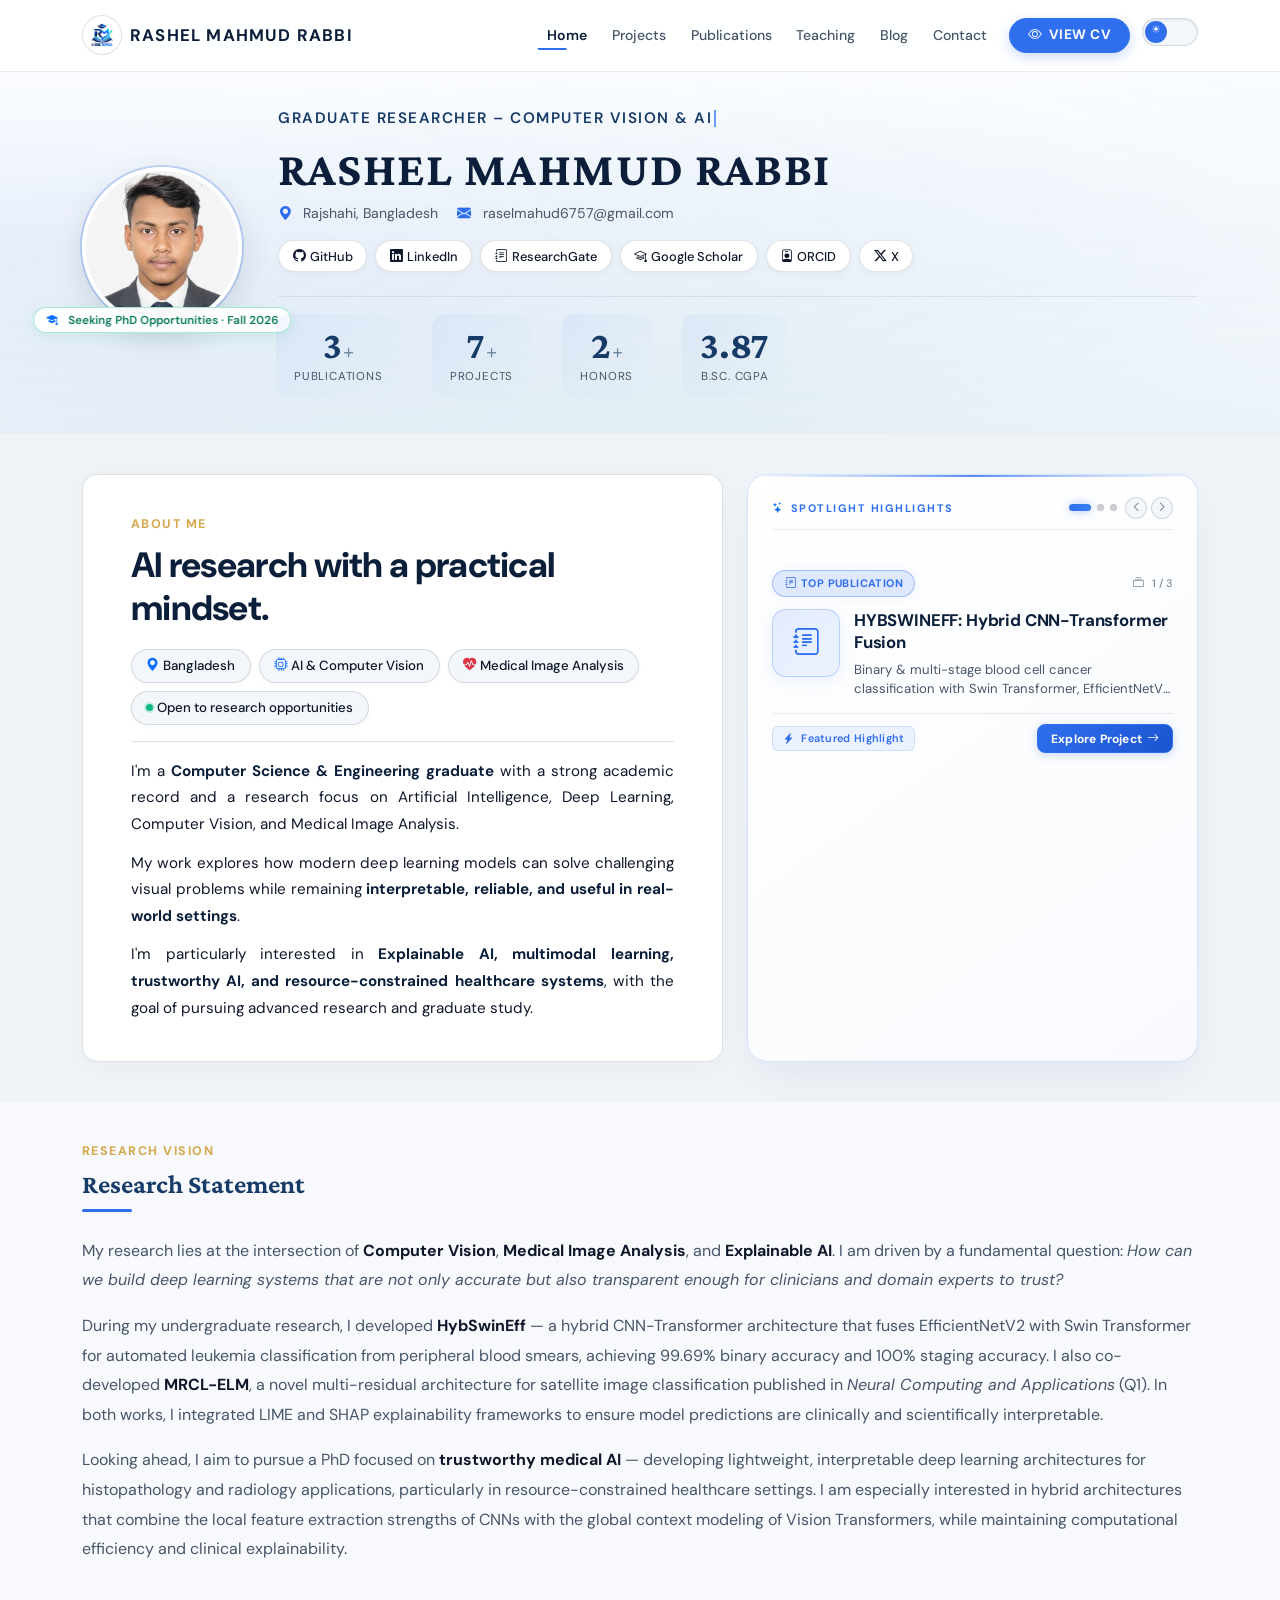
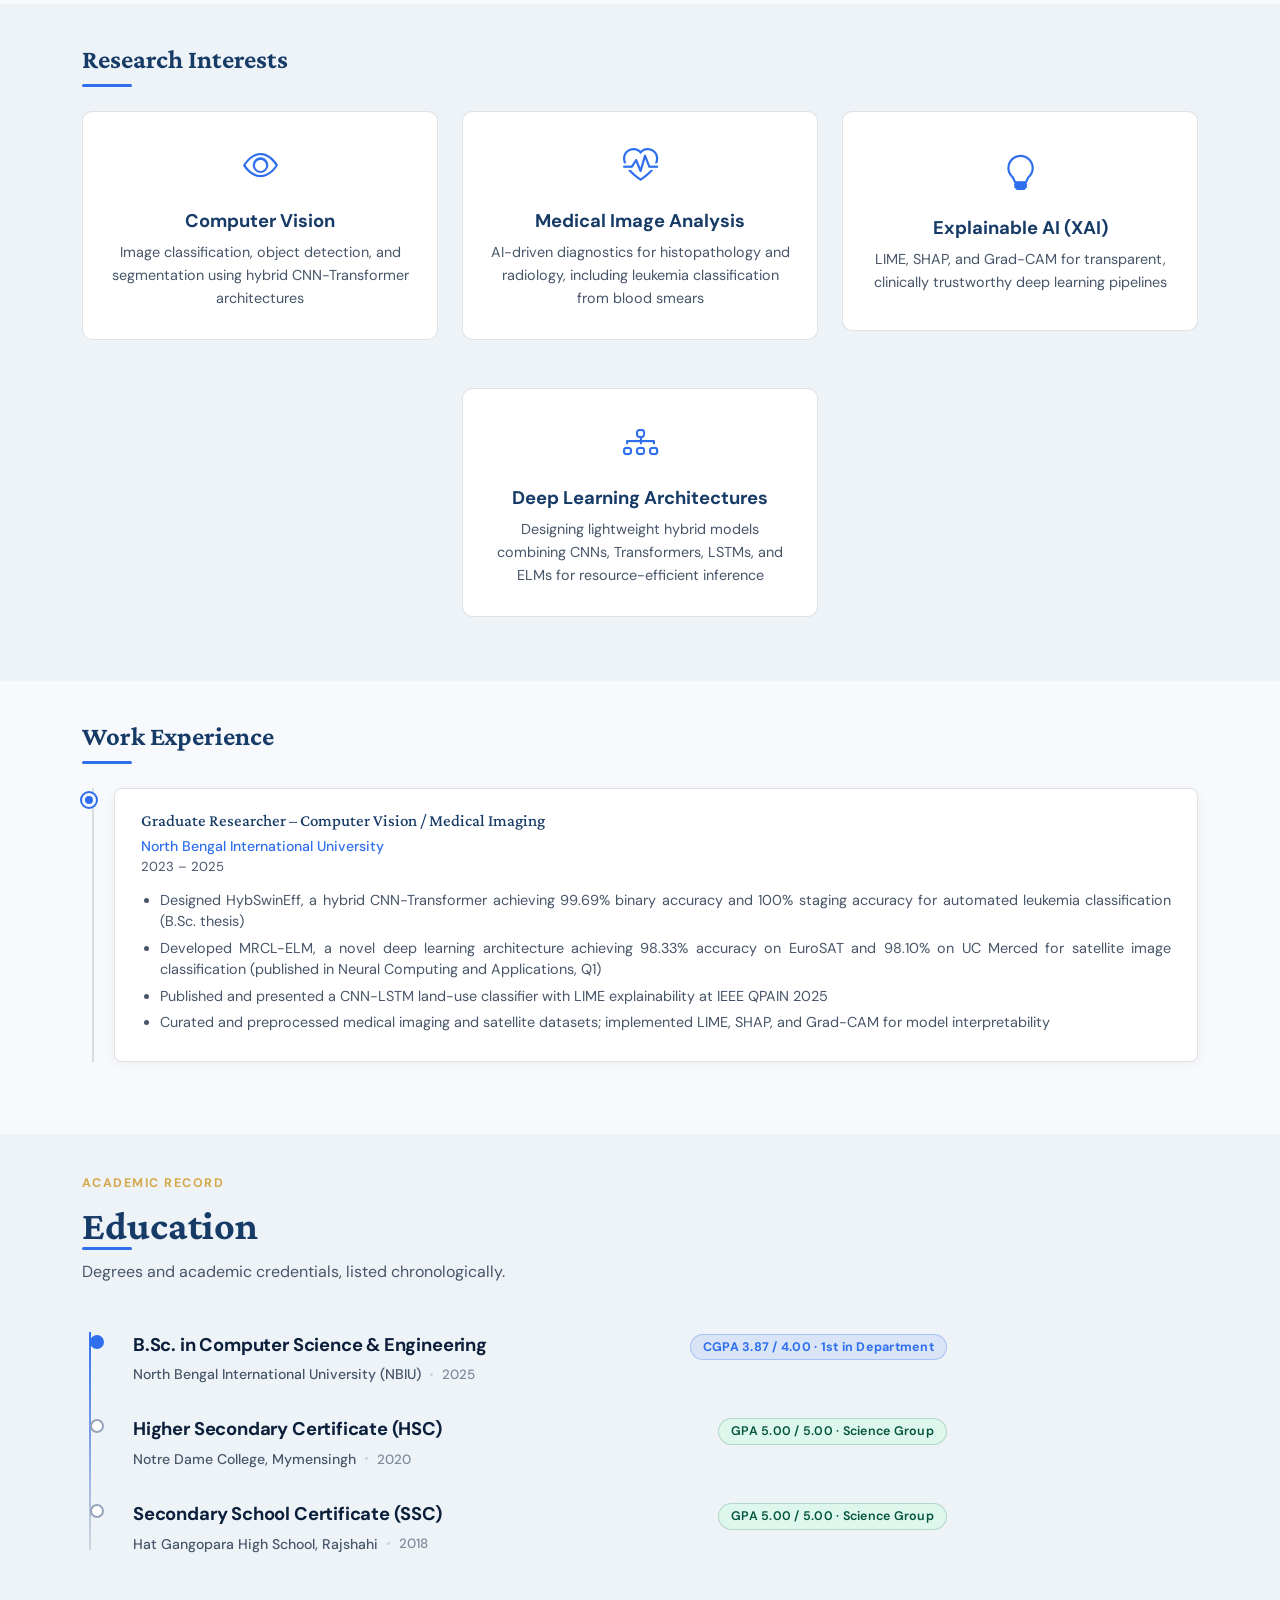
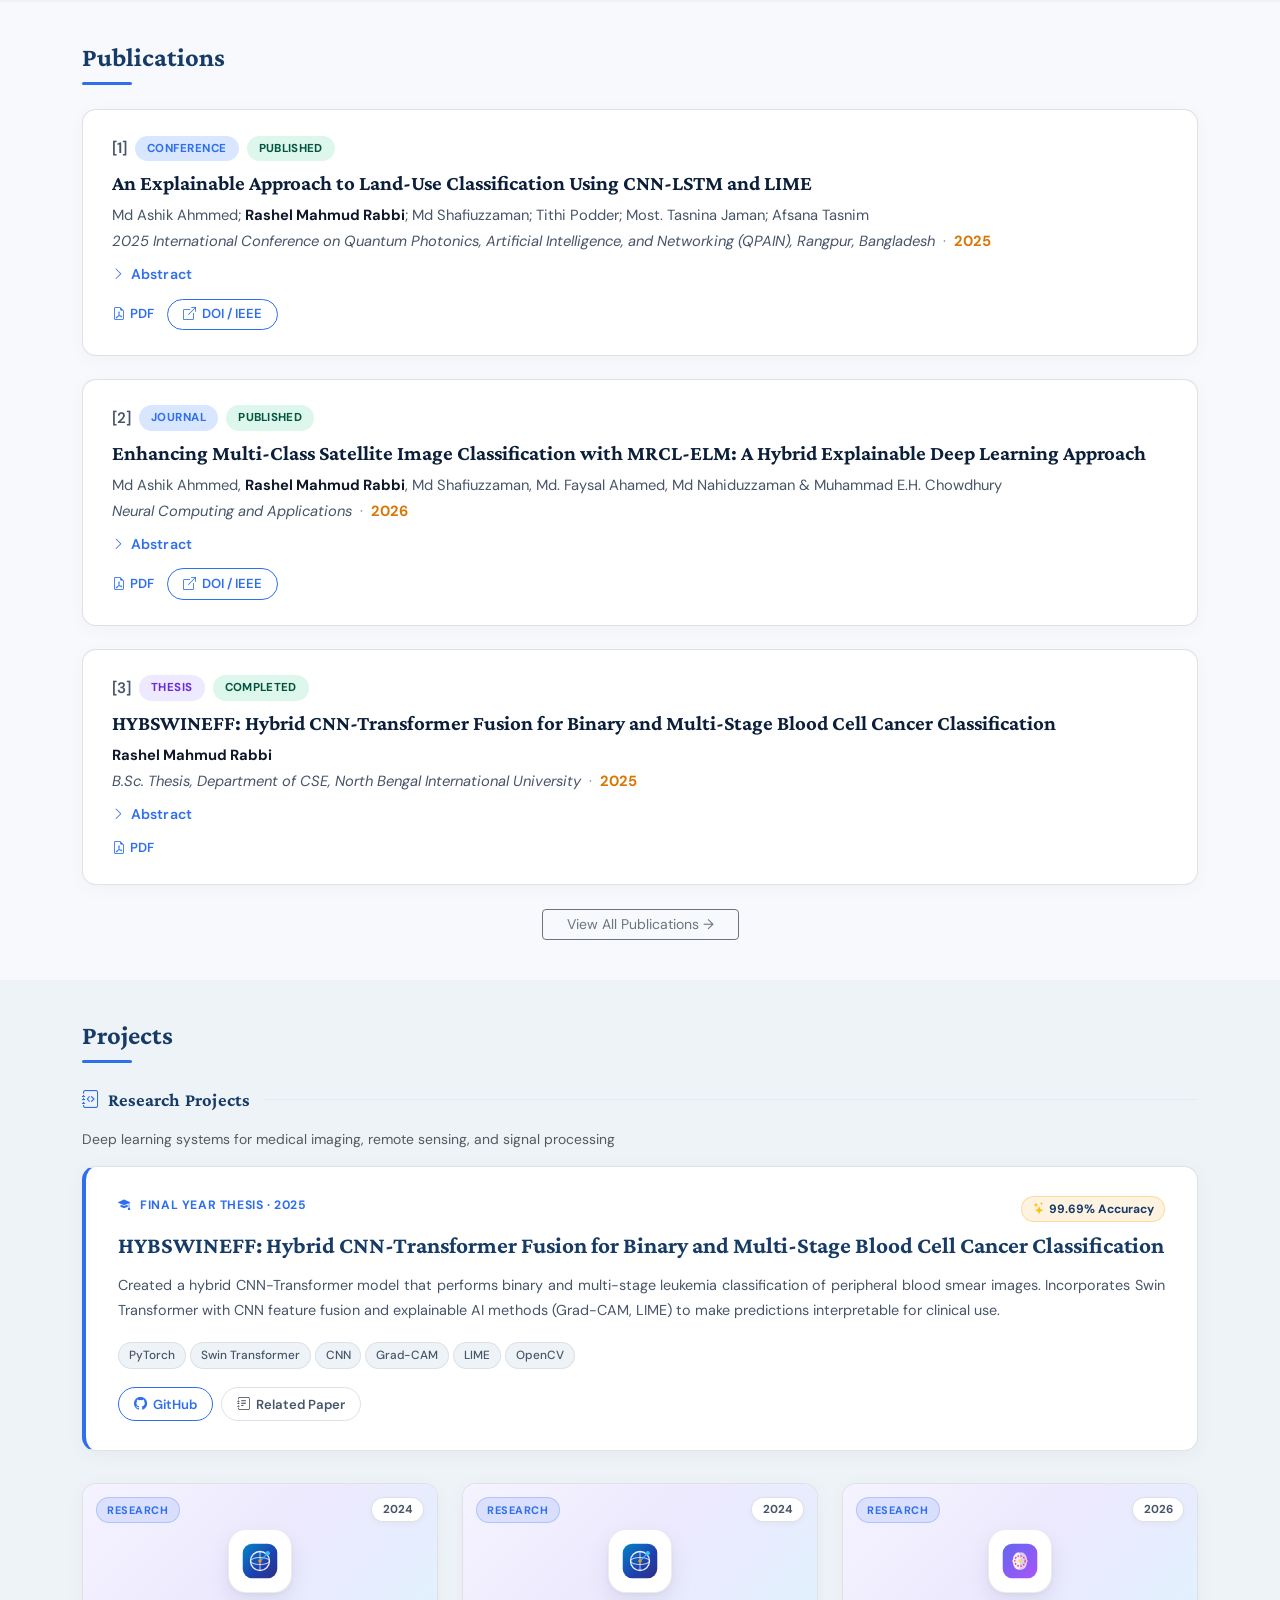
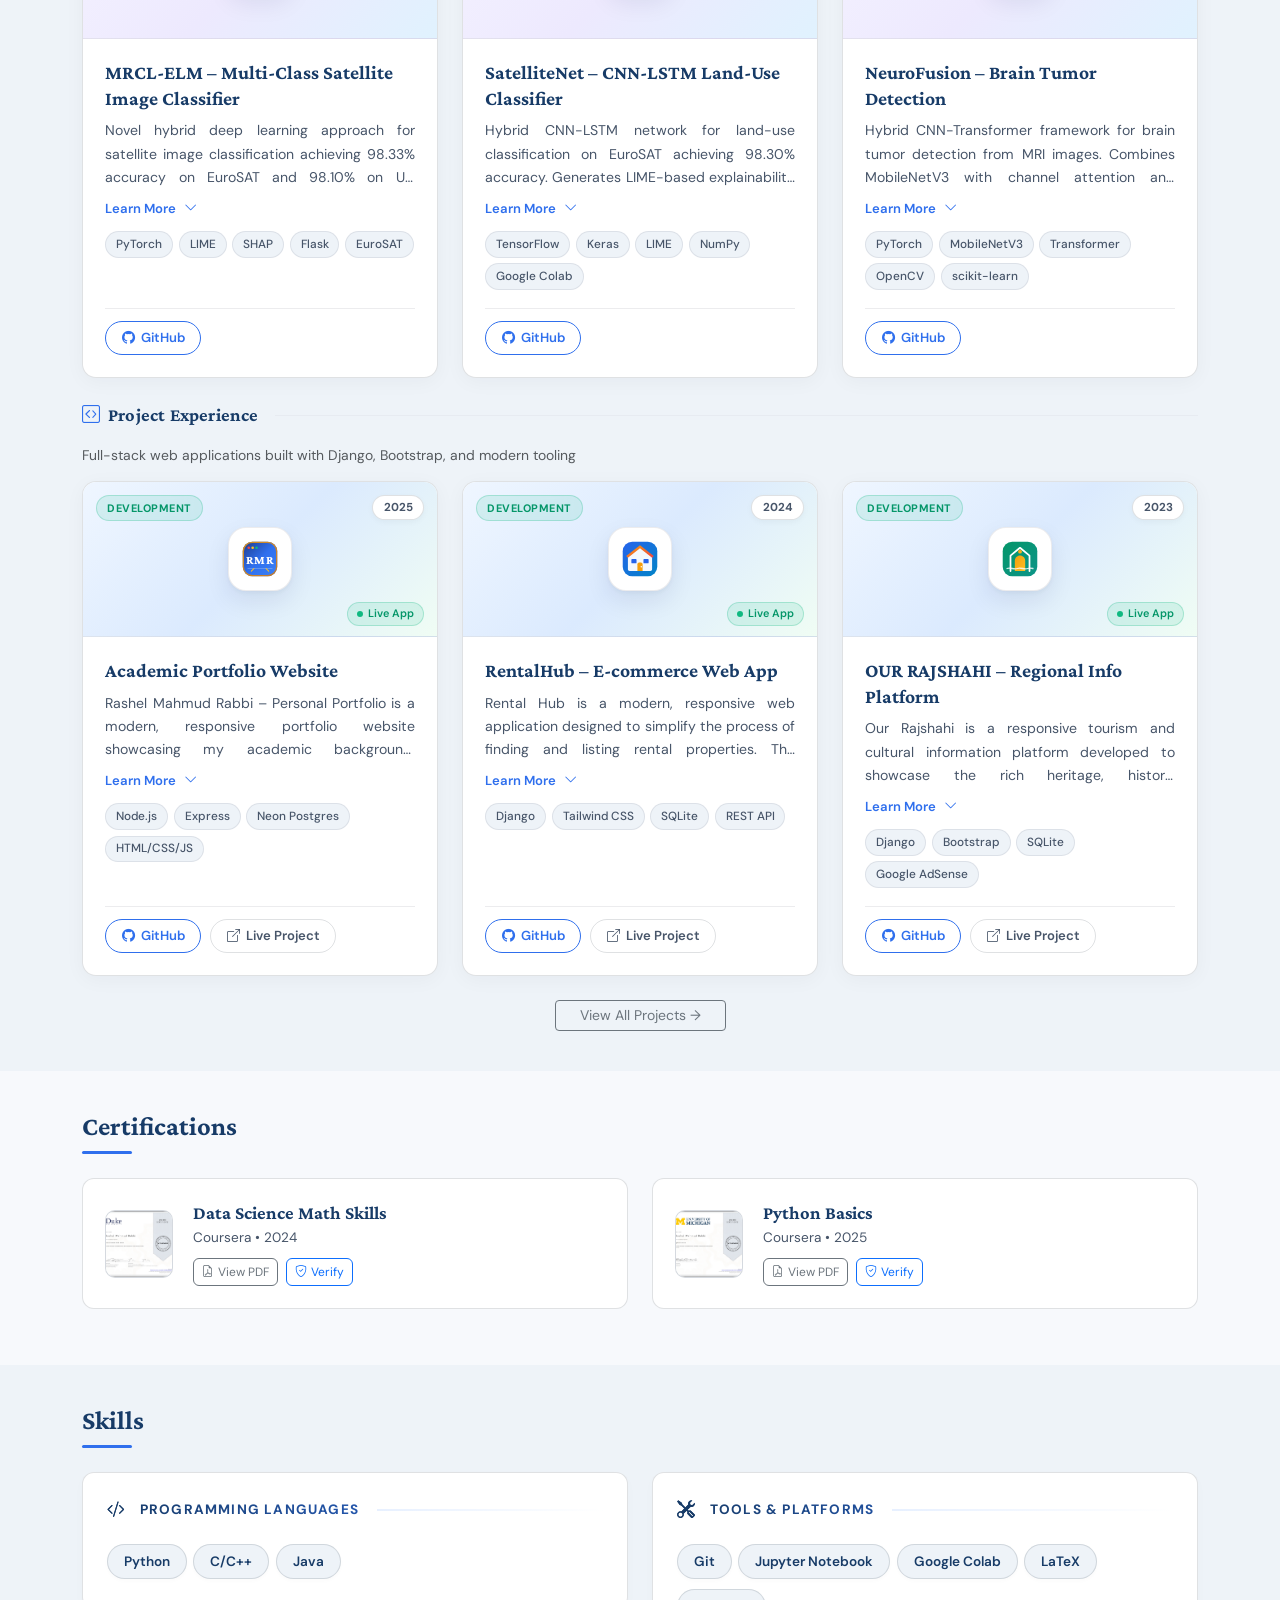
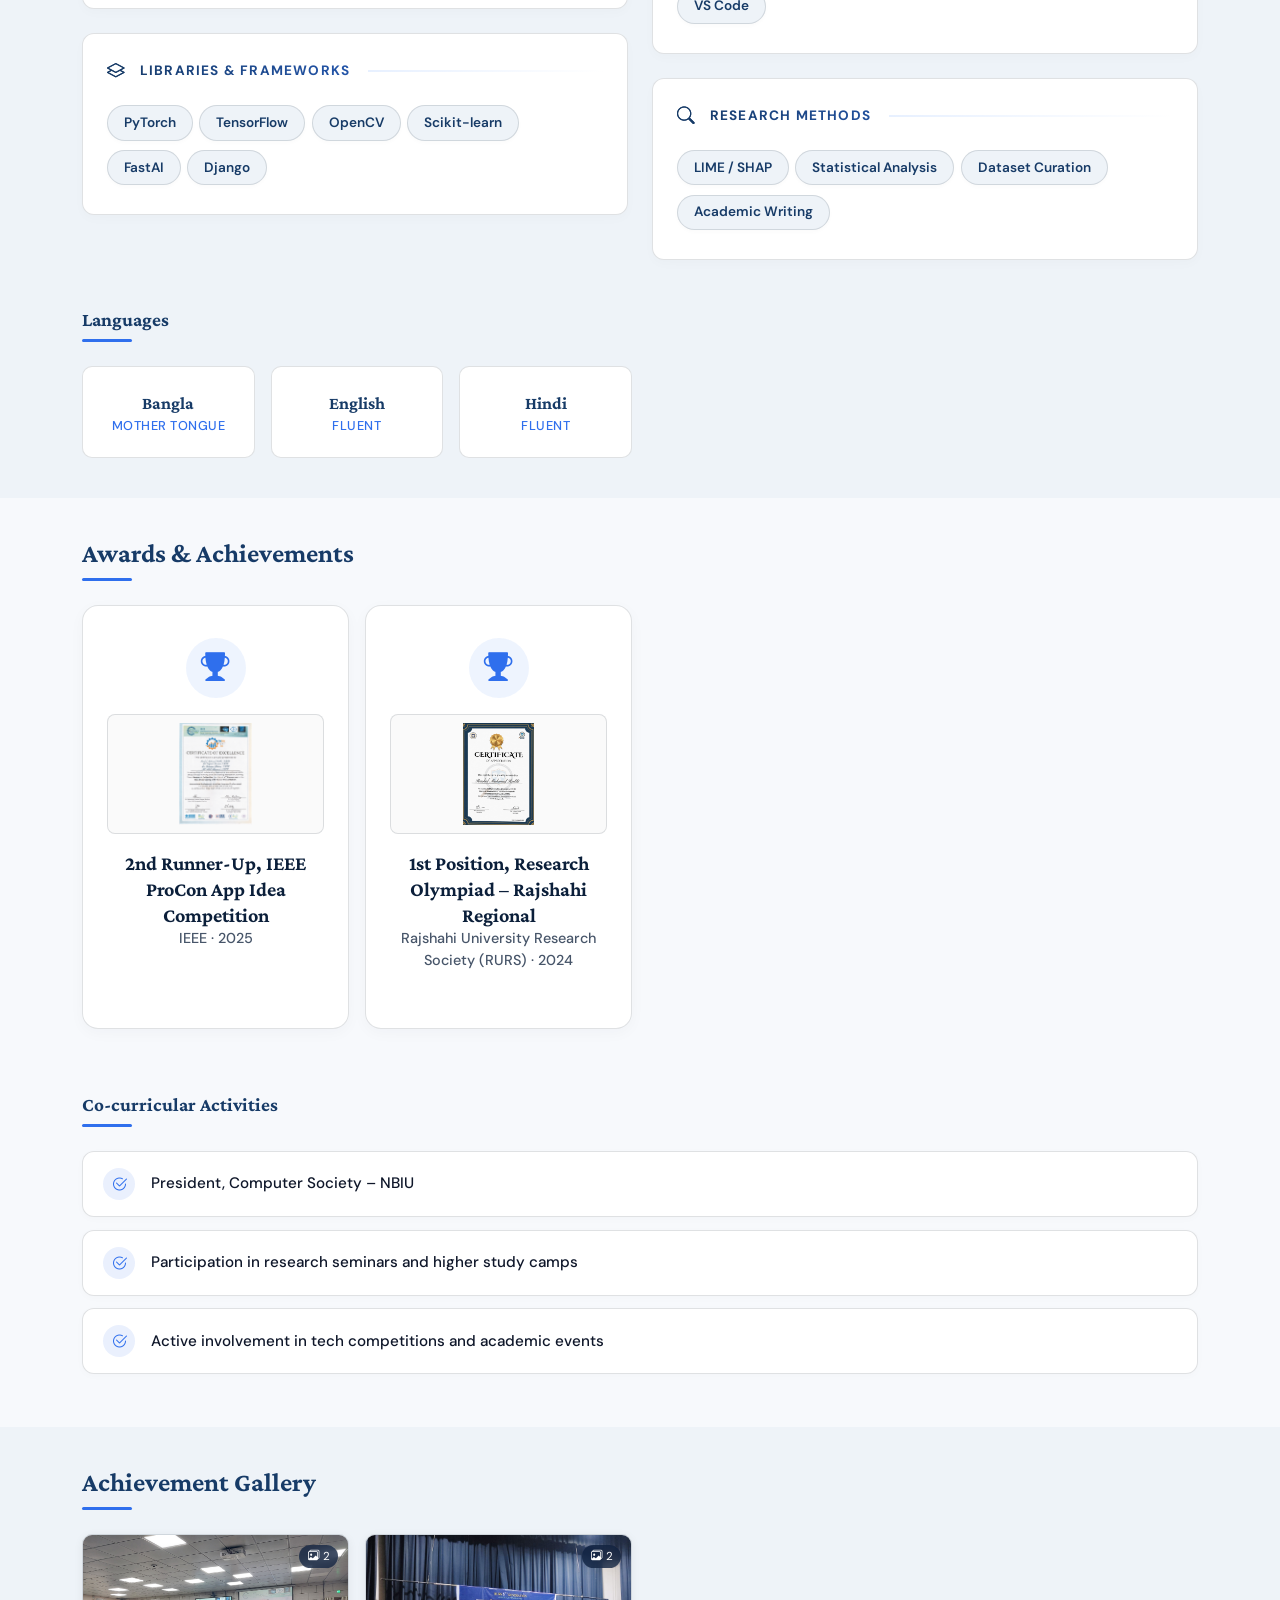
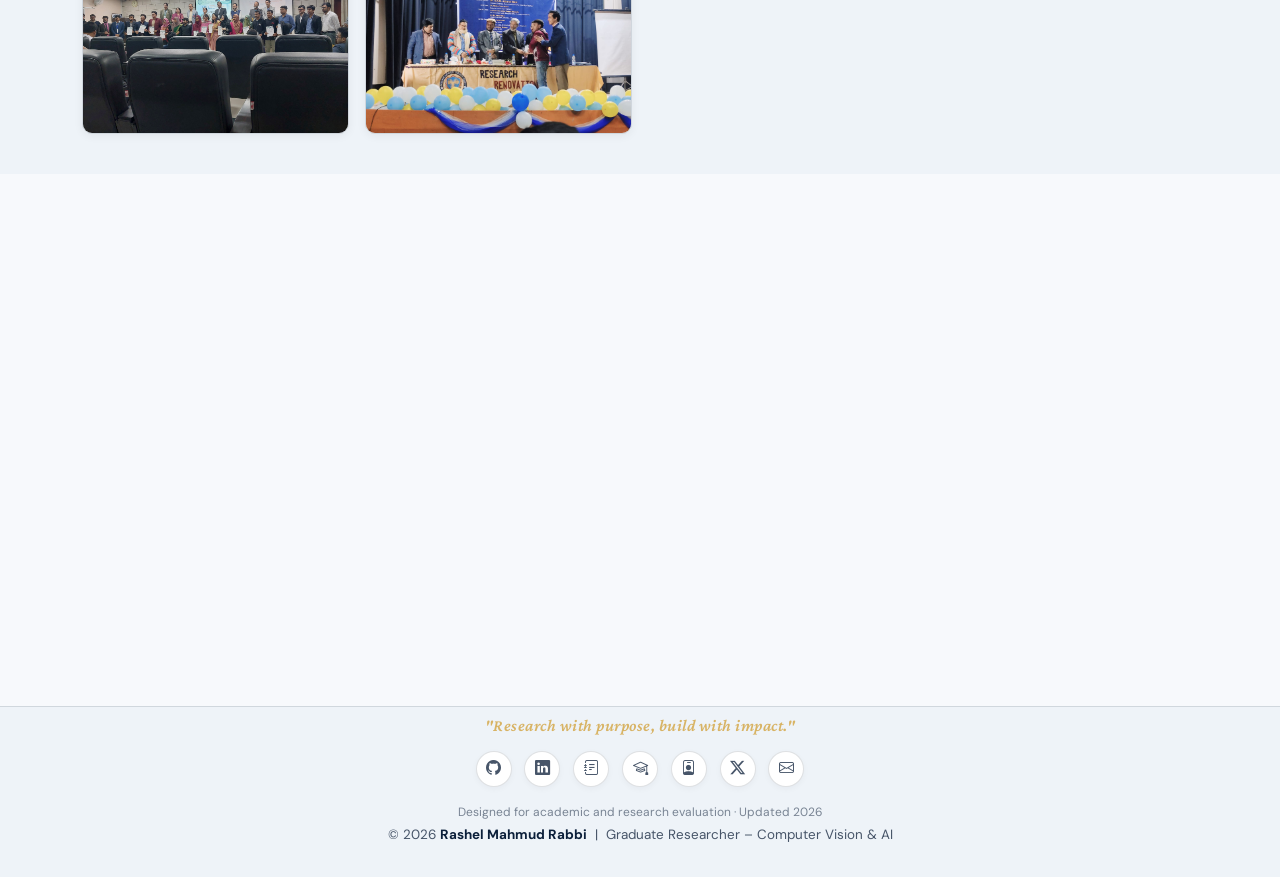
==== index.html @ 01ec165a "fix: security, performance, accessibility improvements across all pages" ====
<!DOCTYPE html>
<html lang="en">

<head>
  <meta charset="UTF-8" />
  <meta name="viewport" content="width=device-width, initial-scale=1.0" />
  <title>RASHEL MAHMUD RABBI – Academic Portfolio</title>
  <meta name="description"
    content="Academic portfolio of RASHEL MAHMUD RABBI – Graduate Researcher in Computer Vision & AI, North Bengal International University, Bangladesh." />
  <meta name="keywords"
    content="RASHEL MAHMUD RABBI, Computer Vision, AI, Deep Learning, Medical Image Analysis, Bangladesh, NBIU" />
  <!-- Open Graph -->
  <meta property="og:type" content="website" />
  <meta property="og:title" content="RASHEL MAHMUD RABBI – Academic Portfolio" />
  <meta property="og:description"
    content="Graduate Researcher in Computer Vision & AI. Publications, projects, and academic profile." />
  <meta property="og:url" content="https://rashelmahmudrabbi.github.io/" />
  <meta property="og:image" content="https://rashelmahmudrabbi.github.io/media/profile/Prof._Passport_size_image.jpg" />
  <meta property="og:site_name" content="RASHEL MAHMUD RABBI" />
  <!-- Twitter Card -->
  <meta name="twitter:card" content="summary_large_image" />
  <meta name="twitter:title" content="RASHEL MAHMUD RABBI – Academic Portfolio" />
  <meta name="twitter:description"
    content="Graduate Researcher in Computer Vision & AI. Publications, projects, and academic profile." />
  <meta name="twitter:image"
    content="https://rashelmahmudrabbi.github.io/media/profile/Prof._Passport_size_image.jpg" />
  <link rel="canonical" href="https://rashelmahmudrabbi.github.io/" />
  <link rel="icon" type="image/svg+xml"
    href="data:image/svg+xml,%3Csvg xmlns='http://www.w3.org/2000/svg' width='32' height='32' viewBox='0 0 32 32'%3E%3Crect width='32' height='32' rx='6' fill='%230b1e3d'/%3E%3Ctext x='16' y='21' text-anchor='middle' font-family='Georgia,serif' font-size='13' font-weight='700' fill='%23b8862a'%3ERMR%3C/text%3E%3C/svg%3E" />
  <link rel="preconnect" href="https://fonts.googleapis.com">
  <link rel="preconnect" href="https://fonts.gstatic.com" crossorigin>
  <link rel="preconnect" href="https://cdn.jsdelivr.net">
  <link rel="dns-prefetch" href="https://cdn.jsdelivr.net">
  <link rel="preconnect" href="https://portfolio-backend-u.vercel.app">
  <link rel="dns-prefetch" href="https://portfolio-backend-u.vercel.app">
  <link rel="preload" href="media/profile/Prof._Passport_size_image.jpg" as="image">
  <link rel="preload" href="assets/js/config.js?v=3.9" as="script">
  <link rel="preload" href="assets/js/api.js?v=3.9" as="script">
  <link rel="preload" href="assets/js/site-home.js?v=4.3" as="script">
  <link href="https://cdn.jsdelivr.net/npm/bootstrap@5.3.3/dist/css/bootstrap.min.css" rel="stylesheet" />
  <link href="https://cdn.jsdelivr.net/npm/bootstrap-icons@1.11.3/font/bootstrap-icons.min.css" rel="stylesheet" />
  <link
    href="https://fonts.googleapis.com/css2?family=Crimson+Pro:ital,wght@0,300;0,400;0,600;0,700;1,400&family=DM+Sans:wght@300;400;500;600&display=swap"
    rel="stylesheet" />
  <link rel="stylesheet" href="assets/css/styles.css?v=3.9" />
  <!-- Early Theme Pre-paint Init to eliminate FOUC -->
  <script>
    (function() {
      try {
        const saved = localStorage.getItem('portfolio_theme');
        const prefersDark = window.matchMedia && window.matchMedia('(prefers-color-scheme: dark)').matches;
        if (saved === 'dark' || (!saved && prefersDark)) {
          document.documentElement.setAttribute('data-theme', 'dark');
        } else if (saved === 'light') {
          document.documentElement.setAttribute('data-theme', 'light');
        }
      } catch(e) {}
    })();
  </script>
  <!-- JSON-LD Structured Data -->
  <script type="application/ld+json">
  {
    "@context": "https://schema.org",
    "@type": "Person",
    "name": "RASHEL MAHMUD RABBI",
    "url": "https://rashelmahmudrabbi.github.io/",
    "jobTitle": "Graduate Researcher",
    "worksFor": {
      "@type": "Organization",
      "name": "North Bengal International University"
    },
    "knowsAbout": ["Computer Vision", "Artificial Intelligence", "Deep Learning", "Medical Image Analysis"],
    "sameAs": [
      "https://github.com/rashelmahmudrabbi",
      "https://www.linkedin.com/in/rashelmahmudrabbi",
      "https://scholar.google.com/citations?hl=en&user=agrATD8AAAAJ",
      "https://www.researchgate.net/profile/rashel-mahmud-rabbi",
      "https://orcid.org/0009-0004-6070-4496",
      "https://x.com/rashel_m_rabbi"
    ]
  }
  </script>
</head>

<body data-bs-spy="scroll" data-bs-target="#navMenu" data-bs-offset="100" tabindex="0">
  <a class="skip-to-content" href="#main-content">Skip to main content</a>

  <!-- CUSTOM CURSOR FOLLOWER REMOVED -->

  <!-- SCROLL PROGRESS INDICATOR -->
  <div id="scrollProgress"></div>

  <!-- PAGE TRANSITION OVERLAY -->
  <div class="page-transition-overlay" id="pageTransitionOverlay"></div>

  <!-- PRELOADER REMOVED FOR INSTANT ACADEMIC ACCESSIBILITY -->
  <script>
    window.dismissPreloader = function () {};
  </script>

  <nav class="navbar navbar-expand-lg">
    <div class="container">
      <a class="navbar-brand d-flex align-items-center" href="#hero" id="navBrand">
        <img src="media/profile/logo.png" alt="Logo" class="navbar-logo me-2" style="max-height: 40px; width: auto; object-fit: contain;">
        <span id="navBrandText">RASHEL MAHMUD RABBI</span>
      </a>
      <button class="navbar-toggler" type="button" data-bs-toggle="collapse" data-bs-target="#navMenu"
        aria-label="Toggle navigation">
        <span class="navbar-toggler-icon"></span>
      </button>
      <div class="collapse navbar-collapse" id="navMenu">
        <ul class="navbar-nav ms-auto align-items-center gap-1">
          <li class="nav-item"><a class="nav-link active" href="#hero">Home</a></li>
          <li class="nav-item"><a class="nav-link" href="projects/index.html">Projects</a></li>
          <li class="nav-item"><a class="nav-link" href="publications/index.html">Publications</a></li>
          <li class="nav-item"><a class="nav-link" href="teaching/index.html">Teaching</a></li>
          <li class="nav-item"><a class="nav-link" href="blog/index.html">Blog</a></li>
          <li class="nav-item"><a class="nav-link" href="contact/index.html">Contact</a></li>

          <!-- CV ACTION BUTTON -->
          <li class="nav-item ms-lg-2 my-2 my-lg-0">
            <a class="nav-cv-btn text-decoration-none" data-magnetic="0.2" href="https://drive.google.com/file/d/1ezs8hs6v_8_XickPu8nDRnsOSmf9bYvE/view?usp=sharing" target="_blank">
              <i class="bi bi-eye"></i> View CV
            </a>
          </li>

          <!-- THEME TOGGLE -->
          <li class="nav-item ms-lg-2">
            <button id="themeToggle" aria-label="Toggle dark mode" onclick="toggleTheme()"><span
                class="knob">☀</span></button>
          </li>
        </ul>
      </div>
    </div>
  </nav>

  <main id="main-content">
    <!-- HERO -->
    <section id="hero">
      <div class="container">
        <div class="row align-items-center g-4" id="heroContainer">
          <div class="col-12 col-md-auto text-center text-md-start">
            <div class="hero-avatar-wrap">
              <img src="media/profile/Prof._Passport_size_image.jpg" class="hero-avatar" alt="RASHEL MAHMUD RABBI"
                onerror="this.onerror=null;this.src='data:image/svg+xml,%3Csvg xmlns=\'http://www.w3.org/2000/svg\' width=\'160\' height=\'160\' viewBox=\'0 0 160 160\'%3E%3Crect width=\'160\' height=\'160\' rx=\'80\' fill=\'%230b1e3d\'/%3E%3Ctext x=\'80\' y=\'96\' text-anchor=\'middle\' font-family=\'DM Sans,sans-serif\' font-size=\'48\' font-weight=\'700\' fill=\'%2378A9FF\'%3ERR%3C/text%3E%3C/svg%3E'" />
              <div class="hero-status-pill">
                <i class="bi bi-mortarboard-fill text-primary me-1"></i> Seeking PhD Opportunities &middot; Fall 2026
              </div>
            </div>
          </div>
          <div class="col-12 col-lg ps-lg-4">
            <p class="hero-title">Graduate Researcher &ndash; <span class="typewriter-wrapper"><span
                  id="typewriterText">Computer Vision &amp; AI</span><span class="typewriter-cursor"></span></span></p>
            <h1 class="hero-name">RASHEL MAHMUD RABBI</h1>

            <div class="hero-contact mt-2 mb-3">
              <span><i class="bi bi-geo-alt-fill"></i>Rajshahi, Bangladesh</span>
              <a href="mailto:raselmahud6757@gmail.com"><i class="bi bi-envelope-fill"></i>raselmahud6757@gmail.com</a>
            </div>

            <div class="hero-socials d-flex flex-wrap gap-2 mb-3">
              <a class="btn btn-sm" data-magnetic="0.25" href="https://github.com/rashelmahmudrabbi" target="_blank"><i
                  class="bi bi-github me-1"></i>GitHub</a>
              <a class="btn btn-sm" data-magnetic="0.25" href="https://www.linkedin.com/in/rashelmahmudrabbi" target="_blank"><i
                  class="bi bi-linkedin me-1"></i>LinkedIn</a>
              <a class="btn btn-sm" data-magnetic="0.25" href="https://www.researchgate.net/profile/rashel-mahmud-rabbi" target="_blank"><i
                  class="bi bi-journal-text me-1"></i>ResearchGate</a>
              <a class="btn btn-sm" data-magnetic="0.25" href="https://scholar.google.com/citations?hl=en&user=agrATD8AAAAJ"
                target="_blank"><i class="bi bi-mortarboard me-1"></i>Google Scholar</a>
              <a class="btn btn-sm" data-magnetic="0.25" href="https://orcid.org/0009-0004-6070-4496" target="_blank"><i
                  class="bi bi-person-badge me-1"></i>ORCID</a>
              <a class="btn btn-sm" data-magnetic="0.25" href="https://x.com/rashel_m_rabbi" target="_blank"><i
                  class="bi bi-twitter-x me-1"></i>X</a>
            </div>

            <div class="hero-stats">
              <div class="hero-stat">
                <div class="hero-stat-num">3</div>
                <div class="hero-stat-label">Publications</div>
              </div>
              <div class="hero-stat">
                <div class="hero-stat-num">7</div>
                <div class="hero-stat-label">Projects</div>
              </div>
              <div class="hero-stat">
                <div class="hero-stat-num">2</div>
                <div class="hero-stat-label">Honors</div>
              </div>
              <div class="hero-stat">
                <div class="hero-stat-num" data-no-suffix>3.87</div>
                <div class="hero-stat-label">B.Sc. CGPA</div>
              </div>
            </div>
          </div>

          <!-- RIGHT SPOTLIGHT SLIDESHOW (RESEARCH & PROJECT HIGHLIGHTS) MOVED TO ABOUT SECTION -->
        </div>
      </div>
    </section>

    <!-- ABOUT / RESEARCH SNAPSHOT -->
    <section id="objective" class="section-wrapper reveal">
      <div class="container">
        <div class="row g-4 align-items-stretch">
          <div class="col-12 col-lg-7">
            <div class="about-card-unified h-100" id="aboutSectionContainer">
              <div class="about-kicker" id="aboutKicker">ABOUT ME</div>
              <h2 class="about-headline" id="aboutHeadline">AI research with a practical mindset.</h2>

              <!-- EXECUTIVE RESEARCH SNAPSHOT METRICS / PILLS -->
              <div class="about-meta-row mb-3 pb-3 border-bottom d-flex flex-wrap gap-2" id="aboutMetaRow">
                <span class="about-pill">
                  <i class="bi bi-geo-alt-fill me-1 text-primary"></i> <span id="aboutLocPill">Rajshahi, Bangladesh</span>
                </span>
                <span class="about-pill">
                  <i class="bi bi-cpu me-1 text-primary"></i> <span id="aboutPill1">AI &amp; Computer Vision</span>
                </span>
                <span class="about-pill">
                  <i class="bi bi-heart-pulse-fill me-1 text-danger"></i> <span id="aboutPill2">Medical Image Analysis</span>
                </span>
                <span class="about-pill">
                  <span class="status-pulse-dot me-1"></span> <span id="aboutStatusPill">Open to research opportunities</span>
                </span>
              </div>

              <div class="about-bio-text" id="objectiveText">
                <p>I build <strong>hybrid CNN-Transformer architectures</strong> for medical image classification and satellite remote sensing, with a focus on making deep learning models <strong>interpretable for clinical and real-world decision-making</strong>.</p>
                <p>My B.Sc. thesis &mdash; <strong>HybSwinEff</strong> &mdash; achieved 99.69% binary accuracy and 100% staging accuracy for leukemia classification. My <strong>MRCL-ELM</strong> framework reached 98.33% on EuroSAT for satellite image classification (published in <em>Neural Computing and Applications</em>).</p>
                <p>I am seeking <strong>PhD opportunities</strong> to advance research at the intersection of Computer Vision, Medical AI, and Explainable AI.</p>
              </div>
            </div>
          </div>

          <!-- SPOTLIGHT MOVED HERE -->
          <div class="col-12 col-lg-5">
            <div class="hero-spotlight-box spotlight-skeleton h-100">
              <div class="spotlight-header">
                <span class="spotlight-kicker"><i class="bi bi-stars text-primary me-1"></i> SPOTLIGHT HIGHLIGHTS</span>
                <div class="spotlight-header-actions">
                  <div class="spotlight-indicators" id="spotlightDots">
                    <span class="s-dot active"></span>
                    <span class="s-dot"></span>
                    <span class="s-dot"></span>
                  </div>
                  <div class="spotlight-nav-arrows">
                    <button class="s-nav-arrow" onclick="prevSpotlight()" aria-label="Previous highlight"
                      title="Previous"><i class="bi bi-chevron-left"></i></button>
                    <button class="s-nav-arrow" onclick="nextSpotlight()" aria-label="Next highlight" title="Next"><i
                        class="bi bi-chevron-right"></i></button>
                  </div>
                </div>
              </div>

              <div class="spotlight-carousel" id="spotlightCarousel">
                <div class="spotlight-card active" data-slide="0">
                  <div class="spotlight-top-row">
                    <div class="spotlight-badge badge-pub"><i class="bi bi-stars"></i> &nbsp;</div>
                  </div>
                  <div class="spotlight-body">
                    <div class="spotlight-icon-box"><i class="bi bi-stars"></i></div>
                    <div class="spotlight-content">
                      <h4 class="spotlight-title">&nbsp;</h4>
                      <p class="spotlight-desc">&nbsp;</p>
                    </div>
                  </div>
                  <div class="spotlight-footer">
                    <span class="spotlight-counter"><i class="bi bi-lightning-charge-fill text-warning"></i>
                      Loading...</span>
                    <span class="spotlight-link" style="opacity:0.4;pointer-events:none;">&nbsp;</span>
                  </div>
                </div>
              </div>
            </div>
          </div>
        </div>
      </div>
    </section>

    <!-- RESEARCH STATEMENT -->
    <section id="research-statement" class="section-wrapper reveal">
      <div class="container">
        <div class="row justify-content-center">
          <div class="col-lg-12">
            <div class="about-kicker" style="margin-bottom: 8px;">RESEARCH VISION</div>
            <h2 class="section-title" style="margin-bottom: 1.5rem; text-align: left;">Research Statement</h2>
            <div id="researchStatementContent" class="research-statement-content" style="font-size: 1rem; line-height: 1.85; color: var(--ink-soft);">
              <!-- Rendered via JS -->
              <div class="skeleton skeleton-line" style="width:100%;margin-bottom:.5rem;"></div>
              <div class="skeleton skeleton-line" style="width:90%;margin-bottom:.5rem;"></div>
              <div class="skeleton skeleton-line" style="width:95%;margin-bottom:1.5rem;"></div>
              <div class="skeleton skeleton-line" style="width:100%;margin-bottom:.5rem;"></div>
              <div class="skeleton skeleton-line" style="width:85%;"></div>
            </div>
          </div>
        </div>
      </div>
    </section>

    <!-- RESEARCH INTERESTS -->
    <section id="research" class="section-wrapper alt-bg reveal">
      <div class="container">
        <h2 class="section-title">Research Interests</h2>
        <div class="row g-4 justify-content-center" id="researchInterestsList">
          <div class="col-lg-3 col-md-4 col-sm-6 mb-3">
            <div class="research-card">
              <div class="skeleton skeleton-circle" style="width:48px;height:48px;margin-bottom:1rem;"></div>
              <div class="skeleton skeleton-line" style="width:65%;margin-bottom:.5rem;"></div>
              <div class="skeleton skeleton-line-sm" style="width:90%;"></div>
              <div class="skeleton skeleton-line-sm" style="width:70%;margin-top:.3rem;"></div>
            </div>
          </div>
          <div class="col-lg-3 col-md-4 col-sm-6 mb-3">
            <div class="research-card">
              <div class="skeleton skeleton-circle" style="width:48px;height:48px;margin-bottom:1rem;"></div>
              <div class="skeleton skeleton-line" style="width:75%;margin-bottom:.5rem;"></div>
              <div class="skeleton skeleton-line-sm" style="width:80%;"></div>
              <div class="skeleton skeleton-line-sm" style="width:65%;margin-top:.3rem;"></div>
            </div>
          </div>
          <div class="col-lg-3 col-md-4 col-sm-6 mb-3">
            <div class="research-card">
              <div class="skeleton skeleton-circle" style="width:48px;height:48px;margin-bottom:1rem;"></div>
              <div class="skeleton skeleton-line" style="width:60%;margin-bottom:.5rem;"></div>
              <div class="skeleton skeleton-line-sm" style="width:85%;"></div>
              <div class="skeleton skeleton-line-sm" style="width:75%;margin-top:.3rem;"></div>
            </div>
          </div>
          <div class="col-lg-3 col-md-4 col-sm-6 mb-3">
            <div class="research-card">
              <div class="skeleton skeleton-circle" style="width:48px;height:48px;margin-bottom:1rem;"></div>
              <div class="skeleton skeleton-line" style="width:70%;margin-bottom:.5rem;"></div>
              <div class="skeleton skeleton-line-sm" style="width:80%;"></div>
              <div class="skeleton skeleton-line-sm" style="width:65%;margin-top:.3rem;"></div>
            </div>
          </div>
        </div>
      </div>
    </section>

    <!-- EXPERIENCE -->
    <section id="experience" class="section-wrapper reveal">
      <div class="container">
        <h2 class="section-title">Work Experience</h2>
        <div class="timeline" id="experienceTimeline">
          <div class="timeline-item">
            <div class="timeline-dot" style="opacity:.3;"></div>
            <div class="timeline-card">
              <div class="skeleton skeleton-line-lg" style="width:50%;"></div>
              <div class="skeleton skeleton-line-sm" style="width:35%;"></div>
              <div class="skeleton skeleton-line-sm" style="width:25%;margin-bottom:1rem;"></div>
              <div class="skeleton skeleton-line" style="width:90%;"></div>
              <div class="skeleton skeleton-line" style="width:80%;"></div>
            </div>
          </div>
          <div class="timeline-item">
            <div class="timeline-dot" style="opacity:.3;"></div>
            <div class="timeline-card">
              <div class="skeleton skeleton-line-lg" style="width:55%;"></div>
              <div class="skeleton skeleton-line-sm" style="width:30%;"></div>
              <div class="skeleton skeleton-line-sm" style="width:20%;margin-bottom:1rem;"></div>
              <div class="skeleton skeleton-line" style="width:85%;"></div>
            </div>
          </div>
        </div>
      </div>
    </section>

    <!-- EDUCATION -->
    <section id="education" class="section-wrapper alt-bg reveal">
      <div class="container">
        <div class="mb-4">
          <div class="about-kicker">Academic Record</div>
          <h2 class="section-title"
            style="font-size:clamp(1.9rem, 3.4vw, 2.5rem); margin-bottom:10px; padding-bottom:0;">Education</h2>
          <p style="color:var(--text-mid); font-size:1rem; max-width:620px; margin-bottom:2.2rem;">Degrees and academic credentials, listed chronologically.</p>
        </div>
        <div class="academic-timeline" id="educationTimeline">
          <div class="academic-timeline-item">
            <div class="skeleton skeleton-line-sm" style="width:25%;margin-bottom:.5rem;"></div>
            <div class="skeleton skeleton-line-lg" style="width:55%;margin-bottom:.5rem;"></div>
            <div class="skeleton skeleton-line-sm" style="width:40%;margin-bottom:.8rem;"></div>
            <div class="skeleton" style="width:180px;height:28px;border-radius:20px;"></div>
          </div>
          <div class="academic-timeline-item">
            <div class="skeleton skeleton-line-sm" style="width:25%;margin-bottom:.5rem;"></div>
            <div class="skeleton skeleton-line-lg" style="width:55%;margin-bottom:.5rem;"></div>
            <div class="skeleton skeleton-line-sm" style="width:40%;margin-bottom:.8rem;"></div>
            <div class="skeleton" style="width:140px;height:28px;border-radius:20px;"></div>
          </div>
          <div class="academic-timeline-item">
            <div class="skeleton skeleton-line-sm" style="width:25%;margin-bottom:.5rem;"></div>
            <div class="skeleton skeleton-line-lg" style="width:55%;margin-bottom:.5rem;"></div>
            <div class="skeleton skeleton-line-sm" style="width:40%;margin-bottom:.8rem;"></div>
            <div class="skeleton" style="width:140px;height:28px;border-radius:20px;"></div>
          </div>
        </div>
      </div>
    </section>

    <!-- PUBLICATIONS -->
    <section id="publications" class="section-wrapper reveal">
      <div class="container">
        <h2 class="section-title">Publications</h2>
        <div id="pubList">
          <div class="pub-card">
            <div class="skeleton skeleton-line-sm" style="width:120px;margin-bottom:.5rem;"></div>
            <div class="skeleton skeleton-line-lg" style="width:80%;margin-bottom:.5rem;"></div>
            <div class="skeleton skeleton-line" style="width:60%;margin-bottom:.5rem;"></div>
            <div class="skeleton skeleton-line-sm" style="width:45%;"></div>
          </div>
          <div class="pub-card">
            <div class="skeleton skeleton-line-sm" style="width:100px;margin-bottom:.5rem;"></div>
            <div class="skeleton skeleton-line-lg" style="width:75%;margin-bottom:.5rem;"></div>
            <div class="skeleton skeleton-line" style="width:55%;margin-bottom:.5rem;"></div>
            <div class="skeleton skeleton-line-sm" style="width:40%;"></div>
          </div>
          <div class="pub-card">
            <div class="skeleton skeleton-line-sm" style="width:110px;margin-bottom:.5rem;"></div>
            <div class="skeleton skeleton-line-lg" style="width:85%;margin-bottom:.5rem;"></div>
            <div class="skeleton skeleton-line" style="width:50%;margin-bottom:.5rem;"></div>
            <div class="skeleton skeleton-line-sm" style="width:42%;"></div>
          </div>
        </div>
        <div class="text-center mt-4">
          <a href="publications/index.html" class="btn btn-outline-secondary btn-sm px-4">View All Publications →</a>
        </div>
      </div>
    </section>

    <!-- RESEARCH PROJECTS -->
    <section id="projects" class="section-wrapper alt-bg reveal">
      <div class="container">
        <h2 class="section-title">Projects</h2>

        <!-- ── SUBSECTION: Research Projects ── -->
        <div class="d-flex align-items-center gap-2 mb-3 mt-1">
          <i class="bi bi-journal-code" style="color:var(--gold);font-size:1.1rem;"></i>
          <h5 class="mb-0"
            style="font-family:'Crimson Pro',serif;color:var(--navy);font-weight:700;font-size:1.15rem;letter-spacing:.2px;">
            Research Projects</h5>
          <hr style="flex:1;border-color:var(--border);margin:0 0 0 .5rem;">
        </div>
        <p class="text-muted mb-3" style="font-size:.87rem;">Deep learning systems for medical imaging, remote sensing,
          and signal processing</p>

        <div id="thesisCardContainer"></div>
        <div class="row g-4 mb-2" id="researchProjectsList">
          <div class="col-md-6 col-lg-4">
            <div class="project-card">
              <div class="project-img skeleton"></div>
              <div class="project-body">
                <div class="skeleton skeleton-line-lg" style="width:70%;"></div>
                <div class="skeleton skeleton-line" style="width:90%;"></div>
                <div class="skeleton skeleton-line" style="width:60%;"></div>
              </div>
            </div>
          </div>
          <div class="col-md-6 col-lg-4">
            <div class="project-card">
              <div class="project-img skeleton"></div>
              <div class="project-body">
                <div class="skeleton skeleton-line-lg" style="width:65%;"></div>
                <div class="skeleton skeleton-line" style="width:85%;"></div>
                <div class="skeleton skeleton-line" style="width:55%;"></div>
              </div>
            </div>
          </div>
          <div class="col-md-6 col-lg-4">
            <div class="project-card">
              <div class="project-img skeleton"></div>
              <div class="project-body">
                <div class="skeleton skeleton-line-lg" style="width:75%;"></div>
                <div class="skeleton skeleton-line" style="width:80%;"></div>
                <div class="skeleton skeleton-line" style="width:50%;"></div>
              </div>
            </div>
          </div>
        </div>

        <!-- ── SUBSECTION: Project Experience ── -->
        <div class="d-flex align-items-center gap-2 mb-3 mt-4">
          <i class="bi bi-code-square" style="color:var(--gold);font-size:1.1rem;"></i>
          <h5 class="mb-0"
            style="font-family:'Crimson Pro',serif;color:var(--navy);font-weight:700;font-size:1.15rem;letter-spacing:.2px;">
            Project Experience</h5>
          <hr style="flex:1;border-color:var(--border);margin:0 0 0 .5rem;">
        </div>
        <p class="text-muted mb-3" style="font-size:.87rem;">Full-stack web applications built with Django, Bootstrap,
          and modern tooling</p>

        <div class="row g-4" id="experienceProjectsList">
          <div class="col-md-6 col-lg-4">
            <div class="project-card">
              <div class="project-img skeleton"></div>
              <div class="project-body">
                <div class="skeleton skeleton-line-lg" style="width:68%;"></div>
                <div class="skeleton skeleton-line" style="width:88%;"></div>
                <div class="skeleton skeleton-line" style="width:58%;"></div>
              </div>
            </div>
          </div>
          <div class="col-md-6 col-lg-4">
            <div class="project-card">
              <div class="project-img skeleton"></div>
              <div class="project-body">
                <div class="skeleton skeleton-line-lg" style="width:72%;"></div>
                <div class="skeleton skeleton-line" style="width:82%;"></div>
                <div class="skeleton skeleton-line" style="width:52%;"></div>
              </div>
            </div>
          </div>
        </div>

        <div class="text-center mt-4">
          <a href="projects/index.html" class="btn btn-outline-secondary btn-sm px-4">View All Projects →</a>
        </div>
      </div>
    </section>

    <!-- CERTIFICATIONS -->
    <section id="certifications" class="section-wrapper reveal">
      <div class="container">
        <h2 class="section-title">Certifications</h2>
        <div class="row g-4" id="certificationsList">
          <div class="col-lg-6 col-md-6 mb-3">
            <div class="academic-cert-card" style="background:var(--surface);border:1px solid var(--line);border-radius:12px;padding:1.4rem;display:flex;align-items:center;gap:1.2rem;">
              <div class="skeleton" style="width:68px;height:68px;border-radius:10px;flex-shrink:0;"></div>
              <div style="flex-grow:1;">
                <div class="skeleton skeleton-line" style="width:70%;margin-bottom:.5rem;"></div>
                <div class="skeleton skeleton-line-sm" style="width:45%;margin-bottom:.8rem;"></div>
                <div class="d-flex gap-2">
                  <div class="skeleton" style="width:80px;height:26px;border-radius:6px;"></div>
                  <div class="skeleton" style="width:80px;height:26px;border-radius:6px;"></div>
                </div>
              </div>
            </div>
          </div>
          <div class="col-lg-6 col-md-6 mb-3">
            <div class="academic-cert-card" style="background:var(--surface);border:1px solid var(--line);border-radius:12px;padding:1.4rem;display:flex;align-items:center;gap:1.2rem;">
              <div class="skeleton" style="width:68px;height:68px;border-radius:10px;flex-shrink:0;"></div>
              <div style="flex-grow:1;">
                <div class="skeleton skeleton-line" style="width:65%;margin-bottom:.5rem;"></div>
                <div class="skeleton skeleton-line-sm" style="width:40%;margin-bottom:.8rem;"></div>
                <div class="d-flex gap-2">
                  <div class="skeleton" style="width:80px;height:26px;border-radius:6px;"></div>
                  <div class="skeleton" style="width:80px;height:26px;border-radius:6px;"></div>
                </div>
              </div>
            </div>
          </div>
        </div>
      </div>
    </section>

    <!-- SKILLS -->
    <section id="skills" class="section-wrapper alt-bg reveal">
      <div class="container">
        <h2 class="section-title">Skills</h2>
        <div class="row g-4" id="skillsGroups">
          <div class="col-md-6">
            <div class="skill-group">
              <div class="skeleton skeleton-line-sm" style="width:140px;margin-bottom:.8rem;"></div>
              <div class="d-flex flex-wrap gap-2">
                <div class="skeleton" style="width:80px;height:30px;border-radius:25px;"></div>
                <div class="skeleton" style="width:65px;height:30px;border-radius:25px;"></div>
                <div class="skeleton" style="width:90px;height:30px;border-radius:25px;"></div>
                <div class="skeleton" style="width:72px;height:30px;border-radius:25px;"></div>
              </div>
            </div>
            <div class="skill-group">
              <div class="skeleton skeleton-line-sm" style="width:160px;margin-bottom:.8rem;"></div>
              <div class="d-flex flex-wrap gap-2">
                <div class="skeleton" style="width:95px;height:30px;border-radius:25px;"></div>
                <div class="skeleton" style="width:70px;height:30px;border-radius:25px;"></div>
                <div class="skeleton" style="width:85px;height:30px;border-radius:25px;"></div>
              </div>
            </div>
          </div>
          <div class="col-md-6">
            <div class="skill-group">
              <div class="skeleton skeleton-line-sm" style="width:120px;margin-bottom:.8rem;"></div>
              <div class="d-flex flex-wrap gap-2">
                <div class="skeleton" style="width:88px;height:30px;border-radius:25px;"></div>
                <div class="skeleton" style="width:76px;height:30px;border-radius:25px;"></div>
                <div class="skeleton" style="width:82px;height:30px;border-radius:25px;"></div>
              </div>
            </div>
          </div>
        </div>
        <!-- Languages -->
        <h3 class="section-title mt-4" style="font-size:1.2rem;">Languages</h3>
        <div class="row g-3" id="spokenLanguagesList"></div>
      </div>
    </section>

    <!-- AWARDS -->
    <section id="awards" class="section-wrapper reveal">
      <div class="container">
        <h2 class="section-title">Awards &amp; Achievements</h2>
        <div class="row g-3" id="awardsList">
          <div class="col-lg-3 col-md-4 col-sm-6 mb-3">
            <div class="award-item" style="height:100%;">
              <div class="skeleton skeleton-circle" style="width:48px;height:48px;margin-bottom:1rem;"></div>
              <div class="skeleton skeleton-line" style="width:65%;margin-bottom:.5rem;"></div>
              <div class="skeleton skeleton-line-sm" style="width:90%;"></div>
            </div>
          </div>
          <div class="col-lg-3 col-md-4 col-sm-6 mb-3">
            <div class="award-item" style="height:100%;">
              <div class="skeleton skeleton-circle" style="width:48px;height:48px;margin-bottom:1rem;"></div>
              <div class="skeleton skeleton-line" style="width:75%;margin-bottom:.5rem;"></div>
              <div class="skeleton skeleton-line-sm" style="width:80%;"></div>
            </div>
          </div>
          <div class="col-lg-3 col-md-4 col-sm-6 mb-3">
            <div class="award-item" style="height:100%;">
              <div class="skeleton skeleton-circle" style="width:48px;height:48px;margin-bottom:1rem;"></div>
              <div class="skeleton skeleton-line" style="width:60%;margin-bottom:.5rem;"></div>
              <div class="skeleton skeleton-line-sm" style="width:85%;"></div>
            </div>
          </div>
          <div class="col-lg-3 col-md-4 col-sm-6 mb-3">
            <div class="award-item" style="height:100%;">
              <div class="skeleton skeleton-circle" style="width:48px;height:48px;margin-bottom:1rem;"></div>
              <div class="skeleton skeleton-line" style="width:70%;margin-bottom:.5rem;"></div>
              <div class="skeleton skeleton-line-sm" style="width:80%;"></div>
            </div>
          </div>
        </div>

        <!-- Activities -->
        <h3 class="section-title mt-5" style="font-size:1.2rem;">Co-curricular Activities</h3>
        <div id="activitiesList"></div>
      </div>
    </section>

    <!-- GALLERY -->
    <section id="gallery" class="section-wrapper alt-bg reveal">
      <div class="container">
        <h2 class="section-title">Achievement Gallery</h2>
        <div class="gallery-grid" id="galleryGrid">
          <div class="gallery-item" style="pointer-events:none;">
            <div class="skeleton" style="width:100%;height:100%;border-radius:10px;"></div>
          </div>
          <div class="gallery-item" style="pointer-events:none;">
            <div class="skeleton" style="width:100%;height:100%;border-radius:10px;"></div>
          </div>
          <div class="gallery-item" style="pointer-events:none;">
            <div class="skeleton" style="width:100%;height:100%;border-radius:10px;"></div>
          </div>
          <div class="gallery-item" style="pointer-events:none;">
            <div class="skeleton" style="width:100%;height:100%;border-radius:10px;"></div>
          </div>
          <div class="gallery-item" style="pointer-events:none;">
            <div class="skeleton" style="width:100%;height:100%;border-radius:10px;"></div>
          </div>
          <div class="gallery-item" style="pointer-events:none;">
            <div class="skeleton" style="width:100%;height:100%;border-radius:10px;"></div>
          </div>
        </div>
      </div>
    </section>

    <!-- LIGHTBOX MODAL -->
    <div id="lightboxModal"
      style="display:none;position:fixed;inset:0;z-index:9999;background:rgba(5,12,30,.96);align-items:center;justify-content:center;flex-direction:column;" role="dialog" aria-modal="true" aria-label="Photo Lightbox">
      <button onclick="closeLightbox()" aria-label="Close photo lightbox"
        style="position:absolute;top:1.2rem;right:1.5rem;background:none;border:none;color:#fff;font-size:2rem;cursor:pointer;z-index:10;line-height:1;">&times;</button>
      <div id="lbCounter" aria-live="polite"
        style="position:absolute;top:1.4rem;left:50%;transform:translateX(-50%);color:rgba(255,255,255,.6);font-size:.85rem;letter-spacing:.5px;">
      </div>
      <div id="lbTitle"
        style="position:absolute;top:1.2rem;left:1.5rem;color:var(--gold-lt);font-family:'Crimson Pro',serif;font-size:1.15rem;font-weight:700;max-width:55%;white-space:nowrap;overflow:hidden;text-overflow:ellipsis;">
      </div>
      <button onclick="lbPrev()" id="lbPrevBtn" aria-label="Previous photo"
        style="position:absolute;left:1rem;top:50%;transform:translateY(-50%);background:rgba(255,255,255,.1);border:1px solid rgba(255,255,255,.2);color:#fff;width:48px;height:48px;border-radius:50%;font-size:1.4rem;cursor:pointer;display:flex;align-items:center;justify-content:center;">&#8249;</button>
      <div
        style="max-width:90vw;max-height:80vh;display:flex;align-items:center;justify-content:center;margin-top:2.5rem;">
        <img id="lbImage" src="" alt=""
          style="max-width:88vw;max-height:78vh;object-fit:contain;border-radius:8px;box-shadow:0 8px 40px rgba(0,0,0,.6);" />
      </div>
      <div id="lbCaption" aria-live="polite"
        style="color:rgba(255,255,255,.75);font-size:.9rem;margin-top:.8rem;text-align:center;max-width:70vw;min-height:1.4rem;">
      </div>
      <div id="lbThumbs"
        style="display:flex;gap:.5rem;margin-top:.8rem;overflow-x:auto;max-width:90vw;padding:.3rem .5rem;"></div>
      <button onclick="lbNext()" id="lbNextBtn" aria-label="Next photo"
        style="position:absolute;right:1rem;top:50%;transform:translateY(-50%);background:rgba(255,255,255,.1);border:1px solid rgba(255,255,255,.2);color:#fff;width:48px;height:48px;border-radius:50%;font-size:1.4rem;cursor:pointer;display:flex;align-items:center;justify-content:center;">&#8250;</button>
    </div>

    <!-- REFERENCES -->
    <section id="references" class="section-wrapper alt-bg reveal">
      <div class="container">
        <h2 class="section-title">References</h2>
        <div class="row g-4" id="referencesList">
          <div class="col-md-6">
            <div class="ref-card">
              <div class="skeleton skeleton-line-lg" style="width:50%;"></div>
              <div class="skeleton skeleton-line-sm" style="width:40%;"></div>
              <div class="skeleton skeleton-line-sm" style="width:55%;margin-bottom:1rem;"></div>
              <div class="skeleton skeleton-line" style="width:45%;"></div>
            </div>
          </div>
          <div class="col-md-6">
            <div class="ref-card">
              <div class="skeleton skeleton-line-lg" style="width:55%;"></div>
              <div class="skeleton skeleton-line-sm" style="width:35%;"></div>
              <div class="skeleton skeleton-line-sm" style="width:50%;margin-bottom:1rem;"></div>
              <div class="skeleton skeleton-line" style="width:48%;"></div>
            </div>
          </div>
        </div>
      </div>
    </section>

  </main>

  <!-- FOOTER -->
  <footer>
    <div class="container">
      <div class="footer-tagline">"Research with purpose, build with impact."</div>
      <div class="footer-social-row" id="footerSocials">
        <a class="footer-social-link" href="https://github.com/rashelmahmudrabbi" target="_blank" title="GitHub"
          aria-label="GitHub"><i class="bi bi-github"></i></a>
        <a class="footer-social-link" href="https://www.linkedin.com/in/rashelmahmudrabbi" target="_blank"
          title="LinkedIn" aria-label="LinkedIn"><i class="bi bi-linkedin"></i></a>
        <a class="footer-social-link" href="https://www.researchgate.net/profile/rashel-mahmud-rabbi" target="_blank"
          title="ResearchGate" aria-label="ResearchGate"><i class="bi bi-journal-text"></i></a>
        <a class="footer-social-link" href="https://scholar.google.com/citations?hl=en&user=agrATD8AAAAJ"
          target="_blank" title="Google Scholar" aria-label="Google Scholar"><i class="bi bi-mortarboard"></i></a>
        <a class="footer-social-link" href="https://orcid.org/0009-0004-6070-4496" target="_blank" title="ORCID"
          aria-label="ORCID"><i class="bi bi-person-badge"></i></a>
        <a class="footer-social-link" href="https://x.com/rashel_m_rabbi" target="_blank" title="X (Twitter)"
          aria-label="X (Twitter)"><i class="bi bi-twitter-x"></i></a>
        <a class="footer-social-link" href="mailto:raselmahud6757@gmail.com" title="Email" aria-label="Email"><i
            class="bi bi-envelope"></i></a>
      </div>
      <p class="mb-1" id="footerText" style="font-size:.75rem;opacity:.7;">Designed for academic and research evaluation &middot; Updated 2026</p>
      <p class="mb-0">
        © <span id="footerYear">2026</span> <strong id="footerName" class="footer-name">RASHEL MAHMUD RABBI</strong>
        &nbsp;|&nbsp; <span id="footerTitle">Graduate Researcher · Computer Vision &amp; AI</span>
      </p>
    </div>
  </footer>

  <!-- Scroll-to-top -->
  <button id="scrollTop" aria-label="Scroll to top"><i class="bi bi-arrow-up"></i></button>

  <!-- CV VIEWER MODAL -->
  <div class="modal fade cv-modal" id="cvViewerModal" tabindex="-1" aria-labelledby="cvModalTitle" aria-hidden="true">
    <div class="modal-dialog modal-dialog-centered modal-xl">
      <div class="modal-content">
        <div class="cv-modal-header">
          <h5 id="cvModalTitle"><i class="bi bi-file-earmark-person-fill text-primary"></i> Curriculum Vitae &ndash;
            RASHEL MAHMUD RABBI</h5>
          <div class="d-flex align-items-center gap-2">
            <a id="modalCvDownloadBtn" href="https://drive.google.com/file/d/1ezs8hs6v_8_XickPu8nDRnsOSmf9bYvE/view?usp=sharing" target="_blank"
              class="btn btn-sm btn-primary rounded-pill px-3">
              <i class="bi bi-download me-1"></i> Download PDF
            </a>
            <button type="button" class="btn-close" data-bs-dismiss="modal" aria-label="Close"></button>
          </div>
        </div>
        <div class="cv-modal-body">
          <div class="cv-modal-loading" id="cvModalLoading">
            <div class="cv-modal-spinner"></div>
            <span>Loading CV…</span>
          </div>
          <iframe id="cvIframe" class="cv-iframe" src="about:blank" title="Curriculum Vitae Preview"
            onload="var l=document.getElementById('cvModalLoading');if(l&&this.src!=='about:blank')l.classList.add('hidden');"></iframe>
        </div>
      </div>
    </div>
  </div>

  <!-- Modals & Scripts -->
  <div class="modal fade" id="imageModal" tabindex="-1">
    <div class="modal-dialog modal-dialog-centered modal-lg">
      <div class="modal-content">
        <div class="modal-body text-center p-0">
          <button type="button" class="btn-close btn-close-white mb-2" data-bs-dismiss="modal"
            aria-label="Close"></button>
          <img id="modalImage" src="" alt="" class="modal-img" />
          <p id="modalCaption"></p>
        </div>
      </div>
    </div>
  </div>

  <script src="https://cdn.jsdelivr.net/npm/bootstrap@5.3.3/dist/js/bootstrap.bundle.min.js"></script>
  <script defer src="assets/js/theme.js"></script>
  <script>
    // Dynamic CV URL resolver (from API settings or fallback)
    function getCvPdfUrl() {
      return window.__cvDownloadUrl || (typeof API_BASE !== 'undefined' ? API_BASE + '/cv/download' : 'cv/index.html');
    }

    // Direct Download Trigger
    function downloadCvPdf() {
      const url = getCvPdfUrl();
      if (url && url !== 'cv/index.html') {
        window.open(url, '_blank');
      } else {
        // If no backend endpoint or static host, open the clean printable CV
        const w = window.open('cv/index.html', '_blank');
        if (w) {
          w.focus();
        } else {
          window.location.href = 'cv/index.html';
        }
      }
    }

    // CV Viewer Modal Opener (loads clean iframe without duplicating nav header)
    function openCvViewer() {
      const modalEl = document.getElementById('cvViewerModal');
      const iframe = document.getElementById('cvIframe');
      if (iframe) {
        // Ensure the iframe correctly points to the cv embed page
        iframe.src = 'cv/index.html?embed=1';
      }
      if (modalEl) {
        const modal = bootstrap.Modal.getOrCreateInstance(modalEl);
        modal.show();
      }
    }

    // Spotlight Carousel Controller
    let currentSpotlight = 0;
    let totalSpotlights = 3;
    let spotlightInterval = null;

    function switchSpotlight(index) {
      currentSpotlight = index;
      const cards = document.querySelectorAll('.spotlight-card');
      const dots = document.querySelectorAll('.s-dot');
      cards.forEach((c, i) => {
        c.classList.toggle('active', i === index);
      });
      dots.forEach((d, i) => {
        d.classList.toggle('active', i === index);
      });
    }

    function prevSpotlight() {
      if (totalSpotlights <= 1) return;
      currentSpotlight = (currentSpotlight - 1 + totalSpotlights) % totalSpotlights;
      switchSpotlight(currentSpotlight);
      startSpotlightTimer();
    }

    function nextSpotlight() {
      if (totalSpotlights <= 1) return;
      currentSpotlight = (currentSpotlight + 1) % totalSpotlights;
      switchSpotlight(currentSpotlight);
      startSpotlightTimer();
    }

    function startSpotlightTimer() {
      if (spotlightInterval) clearInterval(spotlightInterval);
      if (totalSpotlights <= 1) return;
      spotlightInterval = setInterval(() => {
        currentSpotlight = (currentSpotlight + 1) % totalSpotlights;
        switchSpotlight(currentSpotlight);
      }, 4500);
    }

    window.initSpotlightCarousel = function (count) {
      if (count) totalSpotlights = count;
      currentSpotlight = 0;
      switchSpotlight(0);
      startSpotlightTimer();
      const box = document.querySelector('.hero-spotlight-box');
      if (box) {
        // Pause on mouse hover & keyboard focus
        box.onmouseenter = () => clearInterval(spotlightInterval);
        box.onmouseleave = () => startSpotlightTimer();
        box.onfocusin = () => clearInterval(spotlightInterval);
        box.onfocusout = () => startSpotlightTimer();

        // Touch swipe gesture support for mobile
        let touchStartX = 0;
        let touchEndX = 0;
        box.addEventListener('touchstart', (e) => {
          touchStartX = e.changedTouches[0].screenX;
        }, { passive: true });
        box.addEventListener('touchend', (e) => {
          touchEndX = e.changedTouches[0].screenX;
          const diff = touchStartX - touchEndX;
          if (Math.abs(diff) > 45) {
            if (diff > 0) nextSpotlight();
            else prevSpotlight();
          }
        }, { passive: true });
      }
    };

    document.addEventListener('DOMContentLoaded', () => {
      // Carousel dynamically starts once API data loads in site-home.js

      // ── Scroll Reveal Animation ──
      const revealEls = document.querySelectorAll('.reveal');
      if (revealEls.length && 'IntersectionObserver' in window) {
        const revealObserver = new IntersectionObserver((entries) => {
          entries.forEach(entry => {
            if (entry.isIntersecting) {
              entry.target.classList.add('revealed');
              revealObserver.unobserve(entry.target);
            }
          });
        }, { threshold: 0.08, rootMargin: '0px 0px -40px 0px' });
        revealEls.forEach(el => revealObserver.observe(el));
      } else {
        revealEls.forEach(el => el.classList.add('revealed'));
      }

      // ── Stats Counter Animation ──
      function animateCounter(el, target) {
        const duration = 1500;
        const start = performance.now();
        const easeOut = t => 1 - Math.pow(1 - t, 3);
        function step(now) {
          const elapsed = now - start;
          const progress = Math.min(elapsed / duration, 1);
          el.textContent = Math.round(easeOut(progress) * target);
          if (progress < 1) requestAnimationFrame(step);
        }
        requestAnimationFrame(step);
      }

      const statNums = document.querySelectorAll('.hero-stat-num');
      if (statNums.length && 'IntersectionObserver' in window) {
        let statsAnimated = false;
        const statsObserver = new IntersectionObserver((entries) => {
          entries.forEach(entry => {
            if (entry.isIntersecting && !statsAnimated) {
              statsAnimated = true;
              statNums.forEach(el => {
                const target = parseInt(el.textContent, 10) || 0;
                if (target > 0) animateCounter(el, target);
              });
              statsObserver.disconnect();
            }
          });
        }, { threshold: 0.5 });
        const statsContainer = document.querySelector('.hero-stats');
        if (statsContainer) statsObserver.observe(statsContainer);
      }
    });

    // Active nav + Navbar scroll effect + Back-to-top
    const sections = document.querySelectorAll('section[id]');
    const navLinks = document.querySelectorAll('.nav-link');
    const navbar = document.querySelector('.navbar');
    const scrollTopBtn = document.getElementById('scrollTop');

    window.addEventListener('scroll', () => {
      let current = '';
      sections.forEach(s => { if (window.scrollY >= s.offsetTop - 80) current = s.id; });
      navLinks.forEach(a => {
        a.classList.remove('active');
        if (a.getAttribute('href') === '#' + current) a.classList.add('active');
      });

      // Navbar glass effect on scroll
      if (navbar) {
        navbar.classList.toggle('navbar-scrolled', window.scrollY > 60);
      }

      // Back-to-top button visibility
      if (scrollTopBtn) {
        scrollTopBtn.classList.toggle('visible', window.scrollY > 400);
      }
    });

    // Back-to-top click handler
    if (scrollTopBtn) {
      scrollTopBtn.addEventListener('click', () => {
        window.scrollTo({ top: 0, behavior: 'smooth' });
      });
    }

    // Image modal
    function showImageModal(src, caption) {
      document.getElementById('modalImage').src = src;
      document.getElementById('modalCaption').textContent = caption;
      new bootstrap.Modal(document.getElementById('imageModal')).show();
    }

    // ── GALLERY DATA & LIGHTBOX ──────────────────────────────────────────────
    window.galleryEvents = window.galleryEvents || [];
    let lbPhotos = [], lbIndex = 0, lbEventTitle = '';

    window.openLightbox = function (eventIndex) {
      const list = (window.galleryEvents && window.galleryEvents.length) ? window.galleryEvents : ((window.__portfolioData && window.__portfolioData.gallery) || []);
      const ev = list[eventIndex];
      if (!ev || !ev.photos || !ev.photos.length) return;
      lbPhotos = ev.photos;
      lbEventTitle = ev.title || 'Gallery Event';
      lbIndex = 0;
      const modal = document.getElementById('lightboxModal');
      if (modal) {
        modal.style.display = 'flex';
        document.body.style.overflow = 'hidden';
        lbRender();
      }
    };

    window.closeLightbox = function () {
      const modal = document.getElementById('lightboxModal');
      if (modal) modal.style.display = 'none';
      document.body.style.overflow = '';
    };

    function lbRender() {
      if (!lbPhotos || !lbPhotos.length) return;
      const p = lbPhotos[lbIndex];
      const imgEl = document.getElementById('lbImage');
      const photoSrc = p.src || p.url || p;
      const placeholderSvg = "data:image/svg+xml,%3Csvg xmlns='http://www.w3.org/2000/svg' width='600' height='400' viewBox='0 0 600 400'%3E%3Crect width='600' height='400' fill='%231B2534'/%3E%3Ctext x='300' y='200' text-anchor='middle' font-family='DM Sans,sans-serif' font-size='16' fill='%2378A9FF'%3EPhoto unavailable%3C/text%3E%3C/svg%3E";
      const resolved = photoSrc ? ((typeof resolveAssetUrl === 'function') ? resolveAssetUrl(photoSrc, false) : photoSrc) : placeholderSvg;
      if (imgEl) {
        imgEl.src = resolved;
        imgEl.alt = p.caption || lbEventTitle || 'Gallery photo';
        imgEl.onerror = function() { this.onerror = null; this.src = placeholderSvg; };
      }
      const capEl = document.getElementById('lbCaption');
      if (capEl) capEl.textContent = p.caption || '';
      const titleEl = document.getElementById('lbTitle');
      if (titleEl) titleEl.textContent = lbEventTitle;
      const countEl = document.getElementById('lbCounter');
      if (countEl) countEl.textContent = (lbIndex + 1) + ' / ' + lbPhotos.length;

      const prevBtn = document.getElementById('lbPrevBtn');
      if (prevBtn) prevBtn.style.opacity = lbIndex === 0 ? '0.3' : '1';
      const nextBtn = document.getElementById('lbNextBtn');
      if (nextBtn) nextBtn.style.opacity = lbIndex === lbPhotos.length - 1 ? '0.3' : '1';

      const strip = document.getElementById('lbThumbs');
      if (strip) {
        strip.innerHTML = '';
        lbPhotos.forEach((ph, i) => {
          const thumb = document.createElement('img');
          const thumbSrc = ph.src || ph.url || ph;
          const resolvedThumb = thumbSrc ? ((typeof resolveAssetUrl === 'function') ? resolveAssetUrl(thumbSrc, false) : thumbSrc) : placeholderSvg;
          thumb.src = resolvedThumb;
          thumb.loading = 'lazy';
          thumb.onerror = function() { this.onerror = null; this.src = placeholderSvg; };
          thumb.style.cssText = `height:54px;width:72px;object-fit:cover;border-radius:4px;cursor:pointer;border:2px solid ${i === lbIndex ? 'var(--gold)' : 'transparent'};opacity:${i === lbIndex ? '1' : '0.55'};transition:all .2s;flex-shrink:0;`;
          thumb.onclick = () => { lbIndex = i; lbRender(); };
          strip.appendChild(thumb);
        });
        strip.children[lbIndex]?.scrollIntoView({ behavior: 'smooth', inline: 'center', block: 'nearest' });
      }
    }

    window.lbPrev = function () { if (lbIndex > 0) { lbIndex--; lbRender(); } };
    window.lbNext = function () { if (lbIndex < lbPhotos.length - 1) { lbIndex++; lbRender(); } };

    document.addEventListener('keydown', e => {
      if (document.getElementById('lightboxModal')?.style.display === 'flex') {
        if (e.key === 'ArrowRight') window.lbNext();
        else if (e.key === 'ArrowLeft') window.lbPrev();
        else if (e.key === 'Escape') window.closeLightbox();
      }
    });

    document.getElementById('lightboxModal')?.addEventListener('click', function (e) {
      if (e.target === this) window.closeLightbox();
    });
  </script>
  <script defer src="assets/js/config.js?v=3.9"></script>
  <script defer src="assets/js/api.js?v=3.9"></script>
  <script defer src="assets/js/site-home.js?v=4.3"></script>
  <script defer src="assets/js/interactions.js?v=3.9"></script>
</body>

</html>
---- assets/css/styles.css ----
/* ============ DESIGN TOKENS ============ */
:root {
  --bg: #F7F9FC;
  --bg-alt: #EEF3F8;
  --surface: #FFFFFF;
  --surface-2: #F3F6FA;
  --ink: #0F172A;
  --ink-soft: #475569;
  --ink-faint: #7C8A9A;
  --navy: #173B67;
  --navy-light: #23528A;
  --navy-deep: #0B1F3A;
  --gold: #2F6FED;
  --gold-soft: #6B9AF5;
  --gold-tint: #E7F0FF;
  --sage: #168B8B;
  --line: rgba(15, 23, 42, 0.13);
  --line-soft: rgba(15, 23, 42, 0.08);
  --shadow: 0 24px 60px -30px rgba(11, 31, 58, 0.28);
  --radius-s: 6px;
  --radius-m: 12px;
  --radius-l: 18px;
  --ease: cubic-bezier(.22, 1, .36, 1);
  --accent-warm: #D4A84B;
  --accent-warm-soft: #E8C97D;
  --accent-warm-tint: rgba(212, 168, 75, 0.08);

  /* Badge semantic tokens */
  --badge-conference-bg: #D8E7FF;
  --badge-conference-text: #2F6FED;
  --badge-thesis-bg: #EDE9FE;
  --badge-thesis-text: #6D28D9;
  --badge-preprint-bg: #FEF3C7;
  --badge-preprint-text: #D97706;
  --badge-book-bg: #FCE7F3;
  --badge-book-text: #BE185D;
  --badge-published-bg: #DEF7EC;
  --badge-published-text: #03543F;
  --badge-accepted-bg: #E1EFFE;
  --badge-accepted-text: #1E429F;
  --badge-completed-bg: #DEF7EC;
  --badge-completed-text: #03543F;
  --badge-review-bg: #FEF08A;
  --badge-review-text: #854D0E;
  --badge-preprint-status-bg: #EDEBFE;
  --badge-preprint-status-text: #5521B5;

  /* Header, Hero, Spotlight & Footer Theme Tokens (Light Mode Defaults) */
  --navbar-bg: color-mix(in srgb, var(--surface) 88%, transparent);
  --navbar-bg-scrolled: color-mix(in srgb, var(--surface) 96%, transparent);
  --navbar-border: var(--line-soft);
  --navbar-brand: var(--navy-deep);
  --navbar-link: var(--ink-soft);
  --navbar-link-active: var(--navy-deep);
  --hero-bg: linear-gradient(180deg, #FFFFFF 0%, #F4F8FC 60%, #EEF4FA 100%);
  --hero-border: var(--line-soft);
  --hero-text-primary: var(--navy-deep);
  --hero-title-color: var(--navy);
  --spotlight-bg: linear-gradient(145deg, #FFFFFF 0%, #F8FAFD 100%);
  --spotlight-border: rgba(47, 111, 237, 0.18);
  --spotlight-shadow: 0 16px 40px -12px rgba(11, 31, 58, 0.08);
  --spotlight-title: var(--navy-deep);
  --spotlight-desc: var(--ink-soft);
  --footer-bg: #EEF3F8;
  --footer-color: var(--ink-soft);
  --footer-heading: var(--navy-deep);
  --footer-border: var(--line);
  --wave-fill: #EEF3F8;
  
  /* Legacy variables for backwards compatibility */
  --navy-mid: var(--navy);
  --navy-lt:  var(--gold-soft);
  --gold-lt:  var(--gold-soft);
  --cream:    var(--bg-alt);
  --off-white:var(--bg);
  --text-dark:var(--ink);
  --text-mid: var(--ink-soft);
  --border:   var(--line);
  --section-bg:var(--surface);
  --slate:    var(--ink-faint);
  --slate-lt: var(--surface-2);
}

[data-theme="dark"] {
  --bg: #151C28;
  --bg-alt: #1B2534;
  --surface: #202C3D;
  --surface-2: #263449;
  --ink: #F1F5F9;
  --ink-soft: #C0CBD8;
  --ink-faint: #A0B1C5;
  --navy: #9FC5FF;
  --navy-deep: #10243D;
  --gold: #78A9FF;
  --gold-soft: #A9C8FF;
  --gold-tint: #223754;
  --sage: #63C7C4;
  --line: rgba(241, 245, 249, 0.17);
  --line-soft: rgba(241, 245, 249, 0.10);
  --shadow: 0 24px 70px -30px rgba(0, 0, 0, 0.48);
  --accent-warm: #E8C97D;
  --accent-warm-soft: #F5E0AA;
  --accent-warm-tint: rgba(232, 201, 125, 0.1);

  /* Dark Header, Hero, Spotlight & Footer Overrides */
  --navbar-bg: color-mix(in srgb, var(--bg) 90%, transparent);
  --navbar-bg-scrolled: color-mix(in srgb, var(--bg) 85%, transparent);
  --navbar-border: var(--line-soft);
  --navbar-brand: var(--gold);
  --navbar-link: var(--ink-soft);
  --navbar-link-active: var(--ink);
  --hero-bg: var(--surface);
  --hero-border: var(--line-soft);
  --hero-text-primary: var(--ink);
  --hero-title-color: var(--gold);
  --spotlight-bg: linear-gradient(145deg, rgba(22, 33, 52, 0.82), rgba(14, 22, 38, 0.9));
  --spotlight-border: rgba(120, 169, 255, 0.18);
  --spotlight-shadow: 0 24px 64px rgba(0, 0, 0, 0.55);
  --spotlight-title: #F1F5F9;
  --spotlight-desc: rgba(241, 245, 249, 0.6);
  --footer-bg: #0D1522;
  --footer-color: var(--ink-faint);
  --footer-heading: #FFFFFF;
  --footer-border: var(--line);
  --wave-fill: #0D1522;

  /* Dark badge overrides */
  --badge-conference-bg: rgba(47, 111, 237, 0.18);
  --badge-conference-text: #93B8FF;
  --badge-thesis-bg: rgba(109, 40, 217, 0.2);
  --badge-thesis-text: #B794F6;
  --badge-preprint-bg: rgba(217, 119, 6, 0.2);
  --badge-preprint-text: #FCD34D;
  --badge-book-bg: rgba(190, 24, 93, 0.2);
  --badge-book-text: #F9A8D4;
  --badge-published-bg: rgba(3, 84, 63, 0.25);
  --badge-published-text: #31C48D;
  --badge-accepted-bg: rgba(30, 66, 159, 0.2);
  --badge-accepted-text: #93B8FF;
  --badge-completed-bg: rgba(3, 84, 63, 0.25);
  --badge-completed-text: #31C48D;
  --badge-review-bg: rgba(133, 77, 14, 0.25);
  --badge-review-text: #FACC15;
  --badge-preprint-status-bg: rgba(109, 40, 217, 0.18);
  --badge-preprint-status-text: #B794F6;
}

html {
  scroll-behavior: smooth;
  scroll-padding-top: 80px;
}

body {
  font-family: 'DM Sans', sans-serif;
  background: var(--off-white);
  color: var(--text-dark);
  font-size: 16px;
}

h1, h2, h3, h4, h5 {
  font-family: 'Crimson Pro', serif;
}

/* NAVBAR */
.navbar { 
  background: var(--navbar-bg);
  padding: .65rem 0;
  position: sticky;
  top: 0;
  z-index: 1000; 
  backdrop-filter: blur(16px);
  -webkit-backdrop-filter: blur(16px);
  border-bottom: 1px solid var(--navbar-border);
  transition: transform 0.4s var(--ease), background 0.4s var(--ease), border-color 0.4s var(--ease), padding 0.4s var(--ease), box-shadow 0.4s var(--ease);
}

.navbar.navbar-scrolled {
  padding: .35rem 0;
  background: var(--navbar-bg-scrolled) !important;
  box-shadow: 0 4px 20px rgba(15, 23, 42, 0.08);
  border-bottom: 1px solid var(--navbar-border) !important;
  backdrop-filter: blur(20px) saturate(1.8);
  -webkit-backdrop-filter: blur(20px) saturate(1.8);
}

[data-theme="dark"] .navbar {
  background: var(--navbar-bg);
  border-bottom: 1px solid var(--navbar-border);
}

[data-theme="dark"] .navbar.navbar-scrolled {
  background: var(--navbar-bg-scrolled) !important;
  border-bottom: 1px solid var(--navbar-border) !important;
  box-shadow: 0 4px 20px rgba(0, 0, 0, 0.4);
}

.navbar-brand {
  color: var(--navbar-brand) !important;
  font-family: 'DM Sans', sans-serif;
  font-size: 1.05rem;
  font-weight: 700;
  letter-spacing: 1.2px;
  text-transform: uppercase;
  transition: color 0.2s ease;
}

.navbar-brand:hover {
  color: var(--gold) !important;
}

.brand-mark {
  color: var(--gold);
  font-weight: 800;
  margin-right: 4px;
}

.navbar .nav-link {
  color: var(--navbar-link) !important;
  font-family: 'DM Sans', sans-serif;
  font-size: .88rem;
  font-weight: 500;
  letter-spacing: 0;
  text-transform: none;
  padding: .35rem .65rem !important;
  border-radius: 6px;
  transition: all .25s ease;
  position: relative;
}

.navbar .nav-link::after {
  content: '';
  position: absolute;
  width: 0;
  height: 2px;
  bottom: 0px;
  left: 50%;
  background-color: var(--gold);
  transition: all 0.3s ease-in-out;
  transform: translateX(-50%);
}

.navbar .nav-link:hover,
.navbar .nav-link.active {
  color: var(--navbar-link-active) !important;
  font-weight: 600;
  background: transparent;
}

.navbar .nav-link:hover::after,
.navbar .nav-link.active::after {
  width: 70%;
}

[data-theme="dark"] .navbar .nav-link {
  color: var(--navbar-link) !important;
}

[data-theme="dark"] .navbar .nav-link:hover,
[data-theme="dark"] .navbar .nav-link.active {
  color: var(--navbar-link-active) !important;
  background: transparent;
}

/* NAVBAR TOGGLER (High Contrast in Light & Dark Mode) */
.navbar-toggler {
  border-color: var(--line);
  padding: .35rem .65rem;
  border-radius: 8px;
}

.navbar-toggler:focus {
  box-shadow: 0 0 0 3px rgba(47, 111, 237, 0.25);
}

.navbar-toggler-icon {
  background-image: url("data:image/svg+xml,%3csvg xmlns='http://www.w3.org/2000/svg' viewBox='0 0 30 30'%3e%3cpath stroke='rgba%2815, 23, 42, 0.85%29' stroke-linecap='round' stroke-miterlimit='10' stroke-width='2' d='M4 7h22M4 15h22M4 23h22'/%3e%3c/svg%3e");
}

[data-theme="dark"] .navbar-toggler-icon {
  background-image: url("data:image/svg+xml,%3csvg xmlns='http://www.w3.org/2000/svg' viewBox='0 0 30 30'%3e%3cpath stroke='rgba%28241, 245, 249, 0.85%29' stroke-linecap='round' stroke-miterlimit='10' stroke-width='2' d='M4 7h22M4 15h22M4 23h22'/%3e%3c/svg%3e");
}

@media (max-width: 991.98px) {
  .navbar-collapse {
    background: var(--surface);
    border: 1px solid var(--line);
    border-radius: 12px;
    padding: 1rem 1.2rem;
    margin-top: 0.75rem;
    box-shadow: 0 16px 36px rgba(15, 23, 42, 0.1);
  }
  [data-theme="dark"] .navbar-collapse {
    box-shadow: 0 16px 40px rgba(0, 0, 0, 0.5);
  }
}

/* NAVBAR DROPDOWN */
.navbar .dropdown-menu {
  background: var(--surface);
  border: 1px solid var(--line);
  border-radius: 12px;
  box-shadow: 0 12px 36px rgba(0, 0, 0, 0.2);
  padding: .5rem;
  min-width: 175px;
  margin-top: .5rem;
}

[data-theme="dark"] .navbar .dropdown-menu {
  background: var(--surface);
  border-color: var(--line);
  box-shadow: 0 16px 40px rgba(0, 0, 0, 0.45);
}

.navbar .dropdown-item {
  font-family: 'DM Sans', sans-serif;
  font-size: .84rem;
  font-weight: 500;
  color: var(--ink) !important;
  padding: .5rem .8rem;
  border-radius: 6px;
  transition: all .15s ease;
  display: flex;
  align-items: center;
  gap: .5rem;
}

.navbar .dropdown-item:hover {
  background: var(--gold-tint);
  color: var(--gold) !important;
}

[data-theme="dark"] .navbar .dropdown-item:hover {
  background: var(--surface-2);
  color: var(--gold) !important;
}

/* VIEW ALL BUTTON (theme-aware) */
.btn-view-all {
  background: transparent;
  border: 1.5px solid var(--navy);
  color: var(--navy);
  border-radius: 25px;
  font-family: 'DM Sans', sans-serif;
  font-size: .85rem;
  font-weight: 600;
  transition: all .3s ease;
}
.btn-view-all:hover {
  background: var(--navy);
  color: var(--gold-soft);
  border-color: var(--navy);
}
[data-theme="dark"] .btn-view-all {
  border-color: var(--gold);
  color: var(--gold);
}
[data-theme="dark"] .btn-view-all:hover {
  background: var(--gold);
  color: var(--navy-deep);
  border-color: var(--gold);
}

/* NAVBAR CV CTA BUTTON */
.nav-cv-btn {
  display: inline-flex;
  align-items: center;
  gap: .4rem;
  background: var(--gold);
  color: #FFFFFF !important;
  border: 1px solid var(--gold);
  padding: .4rem 1.1rem !important;
  border-radius: 25px;
  font-family: 'DM Sans', sans-serif;
  font-size: .85rem;
  font-weight: 700;
  text-transform: uppercase;
  letter-spacing: .5px;
  text-decoration: none;
  cursor: pointer;
  transition: all .3s cubic-bezier(0.4, 0, 0.2, 1);
  box-shadow: 0 4px 12px rgba(47, 111, 237, 0.25);
}

.nav-cv-btn:hover,
.nav-cv-btn:focus {
  background: var(--gold-soft);
  border-color: var(--gold-soft);
  color: #FFFFFF !important;
  transform: translateY(-2px) scale(1.02);
  box-shadow: 0 6px 18px rgba(47, 111, 237, 0.35);
}

[data-theme="dark"] .nav-cv-btn {
  background: var(--gold);
  color: #0B1F3A !important;
  border-color: var(--gold);
}

[data-theme="dark"] .nav-cv-btn:hover,
[data-theme="dark"] .nav-cv-btn:focus {
  background: var(--gold-soft);
  color: #0B1F3A !important;
}

.cv-dropdown-menu {
  min-width: 210px;
  padding: .6rem;
  background: var(--surface);
  border: 1px solid var(--line);
  border-radius: 12px;
  box-shadow: 0 16px 36px rgba(0, 0, 0, 0.25);
}

.cv-dropdown-item {
  display: flex;
  align-items: center;
  gap: .75rem;
  padding: .6rem .85rem;
  font-size: .88rem;
  font-weight: 600;
  border-radius: 8px;
  color: var(--ink) !important;
  text-decoration: none;
  transition: all .15s ease;
  cursor: pointer;
}

.cv-dropdown-item i {
  font-size: 1.15rem;
  color: var(--gold);
  flex-shrink: 0;
}

.cv-dropdown-title {
  color: var(--ink);
  font-weight: 600;
  line-height: 1.2;
}

.cv-dropdown-sub {
  display: block;
  font-size: 0.73rem;
  font-weight: 400;
  color: var(--ink-soft);
  margin-top: 2px;
}

.cv-dropdown-item:hover {
  background: var(--gold-tint);
}

.cv-dropdown-item:hover .cv-dropdown-title {
  color: var(--gold);
}

[data-theme="dark"] .cv-dropdown-menu {
  background: #1B2534;
  border: 1px solid rgba(255, 255, 255, 0.12);
  box-shadow: 0 20px 45px rgba(0, 0, 0, 0.5);
}

[data-theme="dark"] .cv-dropdown-title {
  color: #F1F5F9;
}

[data-theme="dark"] .cv-dropdown-sub {
  color: #94A3B8 !important;
}

[data-theme="dark"] .cv-dropdown-item:hover {
  background: rgba(47, 111, 237, 0.18);
}

[data-theme="dark"] .cv-dropdown-item:hover .cv-dropdown-title {
  color: #78A9FF;
}

[data-theme="dark"] .cv-dropdown-item:hover i {
  color: #78A9FF;
}

/* CV VIEWER MODAL */
.cv-modal .modal-content {
  background: var(--surface);
  border: 1px solid var(--line);
  border-radius: 16px;
  box-shadow: 0 24px 70px rgba(0, 0, 0, 0.4);
  overflow: hidden;
}

.cv-modal-header {
  padding: 1rem 1.4rem;
  background: var(--surface-2);
  border-bottom: 1px solid var(--line);
  display: flex;
  align-items: center;
  justify-content: space-between;
}

.cv-modal-header h5 {
  font-family: 'DM Sans', sans-serif;
  font-size: 1.1rem;
  font-weight: 700;
  color: var(--ink);
  margin: 0;
  display: flex;
  align-items: center;
  gap: .5rem;
}

.cv-modal-body {
  padding: 0;
  height: 80vh;
  min-height: 500px;
  position: relative;
  background: #525659;
}

.cv-iframe {
  width: 100%;
  height: 100%;
  border: none;
}

/* HERO (HOME PAGE) */
#hero { 
  background: var(--hero-bg);
  color: var(--ink);
  padding: 2.2rem 0 2.4rem;
  position: relative;
  overflow: hidden; 
  border-bottom: 1px solid var(--hero-border);
  transition: background .5s var(--ease), color .5s var(--ease);
}

#hero .container {
  position: relative;
  z-index: 1;
}

[data-theme="dark"] #hero {
  background: var(--hero-bg);
  color: var(--ink);
  border-bottom: 1px solid var(--hero-border);
}

.hero-avatar-wrap {
  position: relative;
  display: inline-block;
}

.hero-avatar {
  width: 160px;
  height: 160px;
  border-radius: 50%;
  border: 4px solid #FFFFFF;
  object-fit: cover;
  object-position: center 15%;
  box-shadow: 0 12px 32px rgba(15, 23, 42, 0.12), 0 0 0 2px rgba(47, 111, 237, 0.25);
  display: block;
  transition: all .3s var(--ease);
}

[data-theme="dark"] .hero-avatar {
  border-color: var(--gold);
  box-shadow: 0 12px 36px rgba(0, 0, 0, .45);
}

.hero-status-pill {
  position: absolute;
  bottom: -6px;
  left: 50%;
  transform: translateX(-50%);
  background: rgba(255, 255, 255, 0.95);
  border: 1px solid rgba(16, 185, 129, 0.35);
  color: #047857;
  font-size: 0.72rem;
  font-weight: 600;
  padding: 0.22rem 0.75rem;
  border-radius: 20px;
  white-space: nowrap;
  box-shadow: 0 4px 14px rgba(16, 185, 129, 0.12);
  display: flex;
  align-items: center;
  gap: 0.35rem;
  backdrop-filter: blur(8px);
}

[data-theme="dark"] .hero-status-pill {
  background: rgba(21, 28, 40, 0.95);
  border-color: rgba(120, 169, 255, 0.4);
  color: #6EE7B7;
  box-shadow: 0 4px 14px rgba(0,0,0,0.3);
}

.hero-name {
  font-size: clamp(2rem, 5vw, 3rem);
  font-weight: 700;
  letter-spacing: 1.5px;
  line-height: 1.1;
  color: var(--hero-text-primary);
  text-transform: uppercase;
  transition: color .5s var(--ease);
}

[data-theme="dark"] .hero-name {
  color: var(--hero-text-primary);
}

.hero-title {
  color: var(--hero-title-color);
  font-family: 'DM Sans', sans-serif;
  font-size: .95rem;
  font-weight: 600;
  letter-spacing: 1.5px;
  text-transform: uppercase;
  margin: 0 0 .8rem;
}

[data-theme="dark"] .hero-title {
  color: var(--hero-title-color);
}

.hero-contact {
  display: flex;
  flex-wrap: wrap;
  align-items: center;
  gap: 1.2rem;
}

.hero-contact span,
.hero-contact a {
  color: var(--ink-soft);
  text-decoration: none;
  font-size: .88rem;
  display: inline-flex;
  align-items: center;
  gap: .35rem;
  transition: color .2s;
}

.hero-contact a:hover {
  color: var(--gold);
}

.hero-contact i {
  margin-right: .35rem;
  color: var(--gold);
}

[data-theme="dark"] .hero-contact span,
[data-theme="dark"] .hero-contact a {
  color: var(--ink-soft);
}

[data-theme="dark"] .hero-contact a:hover {
  color: var(--gold);
}

[data-theme="dark"] .hero-contact i {
  color: var(--gold);
}

.hero-socials .btn {
  border: 1px solid rgba(15, 23, 42, 0.12);
  background: #FFFFFF;
  color: var(--ink);
  font-size: .8rem;
  font-weight: 500;
  padding: .32rem .85rem;
  border-radius: 25px;
  transition: all .25s;
  box-shadow: 0 2px 6px rgba(15, 23, 42, 0.04);
}

.hero-socials .btn:hover {
  background: var(--gold);
  border-color: var(--gold);
  color: #ffffff;
  transform: translateY(-2px);
  box-shadow: 0 4px 12px rgba(47, 111, 237, 0.25);
}

[data-theme="dark"] .hero-socials .btn {
  border-color: var(--line);
  background: var(--surface-2);
  color: var(--ink);
  box-shadow: none;
}

[data-theme="dark"] .hero-socials .btn:hover {
  background: var(--gold);
  border-color: var(--gold);
  color: #0B1F3A;
}

.hero-stats {
  display: flex;
  gap: 2.2rem;
  margin-top: 1.5rem;
  flex-wrap: wrap;
  padding-top: 1.2rem;
  border-top: 1px solid var(--line-soft);
}

[data-theme="dark"] .hero-stats {
  border-top-color: var(--line-soft);
}

.hero-stat {
  text-align: center;
}

.hero-stat-num {
  font-family: 'Crimson Pro', serif;
  font-size: 2.4rem;
  font-weight: 700;
  color: var(--navy);
  line-height: 1;
}

[data-theme="dark"] .hero-stat-num {
  color: var(--gold);
}

.hero-stat-label {
  font-size: .72rem;
  color: var(--ink-soft);
  text-transform: uppercase;
  letter-spacing: .8px;
  margin-top: 4px;
}

[data-theme="dark"] .hero-stat-label {
  color: var(--ink-soft);
}

.hero-cta {
  display: inline-flex;
  align-items: center;
  gap: .4rem;
  background: var(--gold);
  color: #ffffff;
  font-size: .85rem;
  font-weight: 600;
  padding: .55rem 1.4rem;
  border-radius: 25px;
  text-decoration: none;
  transition: all .25s;
  border: 2px solid var(--gold);
  letter-spacing: .3px;
}

.hero-cta:hover {
  background: transparent;
  color: var(--gold);
  border-color: var(--gold);
}

.hero-cta-secondary {
  display: inline-flex;
  align-items: center;
  gap: .4rem;
  background: transparent;
  color: #ffffff;
  font-size: .85rem;
  font-weight: 500;
  padding: .55rem 1.4rem;
  border-radius: 25px;
  text-decoration: none;
  transition: all .25s;
  border: 1.5px solid rgba(255, 255, 255, 0.3);
}

[data-theme="dark"] .hero-cta-secondary {
  color: var(--ink);
  border-color: var(--line);
}

.hero-cta-secondary:hover {
  border-color: var(--gold);
  color: var(--gold);
}

/* HERO SPOTLIGHT SLIDESHOW — Professional Light / Dark */
.hero-spotlight-box {
  background: var(--spotlight-bg);
  border: 1px solid var(--spotlight-border);
  border-radius: 20px;
  padding: 1.35rem 1.5rem 1.2rem;
  backdrop-filter: blur(24px);
  box-shadow:
    var(--spotlight-shadow),
    inset 0 1px 0 rgba(255, 255, 255, 0.9);
  transition: all 0.4s cubic-bezier(0.165, 0.84, 0.44, 1);
  position: relative;
  overflow: hidden;
}

.hero-spotlight-box::before {
  content: '';
  position: absolute;
  top: 0; left: 0; right: 0;
  height: 2px;
  background: linear-gradient(90deg,
    transparent 0%,
    rgba(47, 111, 237, 0.4) 30%,
    rgba(47, 111, 237, 0.8) 50%,
    rgba(47, 111, 237, 0.4) 70%,
    transparent 100%
  );
}

[data-theme="dark"] .hero-spotlight-box {
  background: var(--spotlight-bg);
  border-color: var(--spotlight-border);
  box-shadow: var(--spotlight-shadow), inset 0 1px 0 rgba(255, 255, 255, 0.04);
}

[data-theme="dark"] .hero-spotlight-box::before {
  background: linear-gradient(90deg,
    transparent 0%,
    rgba(47, 111, 237, 0.5) 30%,
    rgba(120, 169, 255, 0.6) 50%,
    rgba(47, 111, 237, 0.5) 70%,
    transparent 100%
  );
}

.hero-spotlight-box:hover {
  border-color: var(--gold);
  transform: translateY(-3px);
  box-shadow:
    0 20px 50px -10px rgba(47, 111, 237, 0.15),
    0 0 25px rgba(47, 111, 237, 0.08),
    inset 0 1px 0 rgba(255, 255, 255, 0.9);
}

[data-theme="dark"] .hero-spotlight-box:hover {
  border-color: rgba(47, 111, 237, 0.5);
  box-shadow:
    0 20px 60px rgba(0, 0, 0, 0.35),
    0 0 30px rgba(47, 111, 237, 0.08),
    inset 0 1px 0 rgba(255, 255, 255, 0.08);
}

.spotlight-header {
  display: flex;
  align-items: center;
  justify-content: space-between;
  margin-bottom: 1rem;
  padding-bottom: 0.65rem;
  border-bottom: 1px solid var(--line-soft);
}

[data-theme="dark"] .spotlight-header {
  border-bottom-color: rgba(255, 255, 255, 0.06);
}

.spotlight-kicker {
  font-size: 0.68rem;
  font-weight: 700;
  letter-spacing: 1.5px;
  text-transform: uppercase;
  color: var(--gold);
  display: flex;
  align-items: center;
  gap: 2px;
}

[data-theme="dark"] .spotlight-kicker {
  color: rgba(120, 169, 255, 0.9);
}

.spotlight-header-actions {
  display: flex;
  align-items: center;
  gap: 8px;
}

.spotlight-nav-arrows {
  display: flex;
  gap: 4px;
  align-items: center;
}

.s-nav-arrow {
  background: var(--surface-2);
  border: 1px solid var(--line);
  color: var(--ink-soft);
  width: 22px;
  height: 22px;
  border-radius: 50%;
  display: inline-flex;
  align-items: center;
  justify-content: center;
  font-size: 0.65rem;
  cursor: pointer;
  transition: all 0.2s ease;
  padding: 0;
}

.s-nav-arrow:hover {
  background: var(--gold);
  border-color: var(--gold);
  color: #ffffff;
  transform: scale(1.1);
}

[data-theme="dark"] .s-nav-arrow {
  background: rgba(255, 255, 255, 0.05);
  border-color: var(--line);
  color: var(--ink-soft);
}

[data-theme="dark"] .s-nav-arrow:hover {
  background: var(--gold);
  color: #0B1F3A;
}

.spotlight-indicators {
  display: flex;
  gap: 6px;
  align-items: center;
}

.s-dot {
  width: 7px;
  height: 7px;
  border-radius: 50%;
  background: rgba(15, 23, 42, 0.2);
  cursor: pointer;
  transition: all 0.35s cubic-bezier(0.165, 0.84, 0.44, 1);
  border: 1px solid rgba(15, 23, 42, 0.06);
}

.s-dot:hover {
  background: rgba(15, 23, 42, 0.4);
  transform: scale(1.2);
}

.s-dot.active {
  width: 22px;
  border-radius: 10px;
  background: linear-gradient(135deg, #2F6FED, #3B82F6);
  border-color: transparent;
  box-shadow: 0 0 10px rgba(47, 111, 237, 0.4);
}

[data-theme="dark"] .s-dot {
  background: rgba(255, 255, 255, 0.2);
  border-color: rgba(255, 255, 255, 0.06);
}

[data-theme="dark"] .s-dot:hover {
  background: rgba(255, 255, 255, 0.4);
}

.spotlight-carousel {
  position: relative;
  min-height: 230px;
  display: flex;
  flex-direction: column;
  justify-content: center;
}

.spotlight-card {
  display: none;
  width: 100%;
  animation: spotlightSlideIn 0.5s cubic-bezier(0.165, 0.84, 0.44, 1) forwards;
}

@keyframes spotlightSlideIn {
  from { opacity: 0; transform: translateY(8px); }
  to   { opacity: 1; transform: translateY(0); }
}

.spotlight-card.active {
  display: block;
}

.spotlight-top-row {
  display: flex;
  align-items: center;
  justify-content: space-between;
  gap: 10px;
  margin-bottom: 0.75rem;
}

.spotlight-badge {
  display: inline-flex;
  align-items: center;
  font-size: 0.68rem;
  font-weight: 700;
  padding: 0.28rem 0.72rem;
  border-radius: 20px;
  letter-spacing: 0.4px;
  text-transform: uppercase;
  backdrop-filter: blur(4px);
  gap: 5px;
}

.badge-pub {
  background: rgba(47, 111, 237, 0.15);
  color: #2F6FED;
  border: 1px solid rgba(47, 111, 237, 0.35);
  box-shadow: 0 0 12px rgba(47, 111, 237, 0.08);
}
[data-theme="dark"] .badge-pub {
  color: #78A9FF;
  box-shadow: 0 0 12px rgba(47, 111, 237, 0.1);
}
.badge-proj {
  background: rgba(16, 185, 129, 0.15);
  color: #059669;
  border: 1px solid rgba(16, 185, 129, 0.35);
  box-shadow: 0 0 12px rgba(16, 185, 129, 0.08);
}
[data-theme="dark"] .badge-proj {
  color: #6EE7B7;
  box-shadow: 0 0 12px rgba(16, 185, 129, 0.1);
}
.badge-xai {
  background: rgba(234, 179, 8, 0.15);
  color: #D97706;
  border: 1px solid rgba(234, 179, 8, 0.35);
  box-shadow: 0 0 12px rgba(234, 179, 8, 0.08);
}
[data-theme="dark"] .badge-xai {
  color: #FDE047;
  box-shadow: 0 0 12px rgba(234, 179, 8, 0.1);
}

.spotlight-body-large {
  display: flex;
  flex-direction: column;
  align-items: center;
  margin-bottom: 0.85rem;
}

.spotlight-image-wrap {
  width: 100%;
  position: relative;
  border-radius: 14px;
  overflow: hidden;
  border: 1px solid var(--line);
  box-shadow: 0 6px 18px rgba(15, 23, 42, 0.06);
  transition: transform 0.3s ease;
  aspect-ratio: 21 / 9;
  max-height: 160px;
  display: flex;
  align-items: center;
  justify-content: center;
  background: var(--surface-2);
}

[data-theme="dark"] .spotlight-image-wrap {
  border-color: rgba(255, 255, 255, 0.12);
  box-shadow: 0 6px 18px rgba(0, 0, 0, 0.3);
  background: rgba(0, 0, 0, 0.2);
}

.spotlight-card:hover .spotlight-image-wrap {
  transform: scale(1.02);
  border-color: var(--gold);
}

.spotlight-large-image {
  width: 100%;
  height: 100%;
  object-fit: cover;
}

.spotlight-title-gradient {
  font-family: 'DM Sans', sans-serif;
  font-size: 1.15rem;
  font-weight: 700;
  margin-bottom: 0.4rem;
  line-height: 1.35;
  white-space: nowrap;
  overflow: hidden;
  text-overflow: ellipsis;
  letter-spacing: -0.01em;
  background: linear-gradient(90deg, #DC2626, #2563EB);
  -webkit-background-clip: text;
  background-clip: text;
  -webkit-text-fill-color: transparent;
  display: inline-block;
}

[data-theme="dark"] .spotlight-title-gradient {
  background: linear-gradient(90deg, #F87171, #38BDF8);
  -webkit-background-clip: text;
  background-clip: text;
  -webkit-text-fill-color: transparent;
}

.spotlight-body {
  display: flex;
  gap: 14px;
  align-items: flex-start;
  margin-bottom: 0.85rem;
}

.spotlight-thumb {
  width: 72px;
  height: 72px;
  object-fit: cover;
  border-radius: 14px;
  border: 1px solid var(--line);
  flex-shrink: 0;
  box-shadow: 0 4px 14px rgba(15, 23, 42, 0.08);
  transition: transform 0.3s ease;
}

[data-theme="dark"] .spotlight-thumb {
  border-color: rgba(255, 255, 255, 0.12);
  box-shadow: 0 6px 18px rgba(0, 0, 0, 0.3);
}

.spotlight-card:hover .spotlight-thumb {
  transform: scale(1.04);
}

.spotlight-icon-box {
  width: 68px;
  height: 68px;
  border-radius: 14px;
  display: flex;
  align-items: center;
  justify-content: center;
  font-size: 1.7rem;
  flex-shrink: 0;
  border: 1px solid rgba(47, 111, 237, 0.25);
  background: linear-gradient(135deg, rgba(47, 111, 237, 0.12), rgba(231, 240, 255, 0.8));
  color: var(--gold);
  box-shadow: 0 4px 16px rgba(47, 111, 237, 0.1);
  transition: all 0.3s ease;
}

.spotlight-card:hover .spotlight-icon-box {
  transform: scale(1.05) rotate(2deg);
  border-color: var(--gold);
  box-shadow: 0 8px 28px rgba(47, 111, 237, 0.25);
}

.spotlight-icon-box.badge-proj {
  background: linear-gradient(135deg, rgba(16, 185, 129, 0.12), rgba(222, 247, 236, 0.8));
  border-color: rgba(16, 185, 129, 0.3);
  color: #059669;
}

.spotlight-icon-box.badge-xai {
  background: linear-gradient(135deg, rgba(234, 179, 8, 0.12), rgba(254, 243, 199, 0.8));
  border-color: rgba(234, 179, 8, 0.3);
  color: #D97706;
}

[data-theme="dark"] .spotlight-icon-box {
  border: 1px solid rgba(47, 111, 237, 0.3);
  background: linear-gradient(135deg, rgba(47, 111, 237, 0.2), rgba(15, 36, 68, 0.6));
  color: #78A9FF;
  box-shadow: 0 8px 24px rgba(0, 0, 0, 0.25), inset 0 1px 0 rgba(255, 255, 255, 0.1);
}

[data-theme="dark"] .spotlight-icon-box.badge-proj {
  background: linear-gradient(135deg, rgba(16, 185, 129, 0.2), rgba(8, 38, 28, 0.6));
  border-color: rgba(16, 185, 129, 0.35);
  color: #6EE7B7;
}

[data-theme="dark"] .spotlight-icon-box.badge-xai {
  background: linear-gradient(135deg, rgba(234, 179, 8, 0.2), rgba(48, 36, 8, 0.6));
  border-color: rgba(234, 179, 8, 0.35);
  color: #FDE047;
}

.spotlight-content {
  flex: 1;
  min-width: 0;
}

.spotlight-title {
  font-family: 'DM Sans', sans-serif;
  font-size: 1.05rem;
  font-weight: 700;
  color: var(--spotlight-title);
  margin-bottom: 0.35rem;
  line-height: 1.35;
  white-space: normal;
  display: -webkit-box;
  -webkit-line-clamp: 2;
  line-clamp: 2;
  -webkit-box-orient: vertical;
  overflow: hidden;
  letter-spacing: -0.01em;
}

[data-theme="dark"] .spotlight-title {
  color: var(--spotlight-title);
}

.spotlight-desc {
  font-size: 0.82rem;
  color: var(--spotlight-desc);
  line-height: 1.5;
  margin: 0;
  display: -webkit-box;
  -webkit-line-clamp: 2;
  line-clamp: 2;
  -webkit-box-orient: vertical;
  overflow: hidden;
}

[data-theme="dark"] .spotlight-desc {
  color: var(--spotlight-desc);
}

.spotlight-footer {
  display: flex;
  align-items: center;
  justify-content: space-between;
  padding-top: 0.65rem;
  border-top: 1px solid var(--line-soft);
}

[data-theme="dark"] .spotlight-footer {
  border-top-color: rgba(255, 255, 255, 0.06);
}

.spotlight-counter {
  font-size: 0.68rem;
  color: var(--ink-faint);
  display: flex;
  align-items: center;
  gap: 4px;
  font-weight: 500;
}

[data-theme="dark"] .spotlight-counter {
  color: rgba(241, 245, 249, 0.45);
}

.spotlight-tag {
  font-size: 0.68rem;
  font-weight: 600;
  color: var(--gold);
  background: rgba(47, 111, 237, 0.08);
  padding: 0.22rem 0.6rem;
  border-radius: 6px;
  letter-spacing: 0.3px;
  border: 1px solid rgba(47, 111, 237, 0.15);
}

[data-theme="dark"] .spotlight-tag {
  color: rgba(120, 169, 255, 0.85);
  background: rgba(47, 111, 237, 0.1);
}

.spotlight-link {
  font-size: 0.75rem;
  font-weight: 700;
  color: #ffffff;
  text-decoration: none;
  display: inline-flex;
  align-items: center;
  gap: 5px;
  background: linear-gradient(135deg, #2F6FED, #1A54D0);
  border: 1px solid var(--gold);
  padding: 0.28rem 0.8rem;
  border-radius: 8px;
  transition: all 0.25s cubic-bezier(0.165, 0.84, 0.44, 1);
  letter-spacing: 0.2px;
  box-shadow: 0 2px 8px rgba(47, 111, 237, 0.25);
}

.spotlight-link:hover {
  background: linear-gradient(135deg, #1A54D0, #1440A4);
  border-color: #1A54D0;
  color: #ffffff;
  transform: translateY(-1px);
  box-shadow: 0 4px 16px rgba(47, 111, 237, 0.35);
}

/* SKELETON LOADING STATE FOR HERO SPOTLIGHT */
.spotlight-skeleton .spotlight-badge {
  background: rgba(255, 255, 255, 0.08) !important;
  color: transparent !important;
  border-color: rgba(255, 255, 255, 0.1) !important;
  box-shadow: none !important;
  width: 140px;
  height: 24px;
  animation: pulseSpotlightSkeleton 1.6s infinite ease-in-out;
}

.spotlight-skeleton .spotlight-icon-box {
  background: rgba(255, 255, 255, 0.06) !important;
  border-color: rgba(255, 255, 255, 0.1) !important;
  color: transparent !important;
  box-shadow: none !important;
  animation: pulseSpotlightSkeleton 1.6s infinite ease-in-out;
}

.spotlight-skeleton .spotlight-title {
  background: rgba(255, 255, 255, 0.12) !important;
  color: transparent !important;
  border-radius: 6px;
  width: 85%;
  height: 20px;
  margin-bottom: 8px;
  animation: pulseSpotlightSkeleton 1.6s infinite ease-in-out;
}

.spotlight-skeleton .spotlight-desc {
  background: rgba(255, 255, 255, 0.07) !important;
  color: transparent !important;
  border-radius: 6px;
  width: 95%;
  height: 32px;
  animation: pulseSpotlightSkeleton 1.6s infinite ease-in-out;
}

@keyframes pulseSpotlightSkeleton {
  0% { opacity: 0.7; }
  50% { opacity: 0.25; }
  100% { opacity: 0.7; }
}

/* ============ PAGE HERO (Subpages: Projects, Publications, Teaching, Blog, Contact) ============ */
.page-hero {
  background: var(--hero-bg);
  color: var(--ink);
  padding: 1.6rem 0 1.9rem;
  position: relative;
  overflow: hidden;
  border-bottom: 1px solid var(--hero-border);
  transition: background .5s var(--ease), color .5s var(--ease);
}

[data-theme="dark"] .page-hero {
  background: var(--hero-bg);
  color: var(--ink);
  border-bottom: 1px solid var(--hero-border);
}

.page-hero h1 {
  font-size: clamp(1.8rem, 4vw, 2.6rem);
  font-weight: 700;
  color: var(--hero-text-primary);
  margin-bottom: .4rem;
}

[data-theme="dark"] .page-hero h1 {
  color: var(--hero-text-primary);
}

.page-hero p {
  color: var(--ink-soft);
  font-size: .95rem;
  margin: 0;
}

[data-theme="dark"] .page-hero p {
  color: var(--ink-soft);
}

.breadcrumb-nav {
  margin-bottom: .5rem;
}

.breadcrumb-nav a {
  color: var(--gold);
  text-decoration: none;
  font-size: .84rem;
  font-weight: 500;
  transition: color .2s;
}

.breadcrumb-nav a:hover {
  color: var(--navy);
  text-decoration: underline;
}

.breadcrumb-nav span {
  color: var(--ink-faint);
  font-size: .84rem;
  margin: 0 .3rem;
}

.breadcrumb-nav .breadcrumb-current {
  color: var(--hero-text-primary);
  font-weight: 600;
}

[data-theme="dark"] .breadcrumb-nav .breadcrumb-current {
  color: var(--ink);
}

/* SECTION SHELL */
.section-wrapper {
  padding: 2.5rem 0;
}

.section-wrapper:nth-child(even) {
  background: var(--bg-alt);
}

.section-wrapper.alt-bg {
  background: var(--cream);
}

.section-title {
  font-size: 1.65rem;
  font-weight: 700;
  color: var(--navy);
  position: relative;
  padding-bottom: .7rem;
  margin-bottom: 1.5rem;
}

.section-title::after {
  content: '';
  position: absolute;
  bottom: 0;
  left: 0;
  width: 50px;
  height: 3px;
  background: var(--gold);
  border-radius: 2px;
}

/* ============ ABOUT / RESEARCH SNAPSHOT SECTION ============ */
.about-card-unified {
  background: var(--surface);
  border: 1px solid var(--line);
  border-radius: 16px;
  padding: 2.5rem 3rem;
  box-shadow: 0 4px 24px rgba(11, 31, 58, 0.03);
  transition: all .3s var(--ease);
}

[data-theme="dark"] .about-card-unified {
  background: var(--surface);
  border-color: var(--line);
  box-shadow: var(--shadow);
}

.about-pill {
  display: inline-flex;
  align-items: center;
  font-size: 0.83rem;
  font-weight: 500;
  padding: 0.38rem 0.9rem;
  border-radius: 24px;
  background: var(--surface-2);
  border: 1px solid var(--line);
  color: var(--ink);
  box-shadow: 0 2px 5px rgba(15, 23, 42, 0.03);
  transition: all 0.25s var(--ease);
}

.about-pill:hover {
  border-color: var(--gold);
  transform: translateY(-1px);
  box-shadow: 0 4px 12px rgba(47, 111, 237, 0.12);
}

[data-theme="dark"] .about-pill {
  background: var(--surface-2);
  border-color: var(--line);
  color: var(--ink);
  box-shadow: none;
}

.about-meta-row .badge {
  background: var(--surface-2) !important;
  color: var(--ink) !important;
  border-color: var(--line) !important;
}

[data-theme="dark"] .about-meta-row .badge {
  background: #1B2534 !important;
  color: #F1F5F9 !important;
  border-color: rgba(255, 255, 255, 0.1) !important;
}

[data-theme="dark"] .about-meta-row {
  border-bottom-color: var(--line-soft) !important;
}

.about-grid {
  display: grid;
  grid-template-columns: 290px 1fr;
  gap: 3.5rem;
  align-items: center;
  background: var(--surface);
  border: 1px solid var(--line);
  border-radius: 16px;
  padding: 3rem 3.5rem;
  box-shadow: 0 4px 24px rgba(11, 31, 58, 0.03);
  transition: all .3s var(--ease);
}

[data-theme="dark"] .about-grid {
  background: var(--surface);
  border-color: var(--line);
  box-shadow: var(--shadow);
}

.about-card-left {
  display: flex;
  flex-direction: column;
  align-items: center;
  border-right: 1px solid var(--line-soft);
  padding-right: 2.5rem;
}

.about-avatar-wrap {
  width: 140px;
  height: 140px;
  border-radius: 50%;
  padding: 8px;
  border: 1px dashed rgba(47, 111, 237, 0.35);
  background: var(--surface);
  display: flex;
  align-items: center;
  justify-content: center;
  margin-bottom: 1.8rem;
  box-shadow: 0 8px 24px rgba(47, 111, 237, 0.08);
  position: relative;
}

[data-theme="dark"] .about-avatar-wrap {
  border-color: rgba(120, 169, 255, 0.35);
  background: var(--surface-2);
  box-shadow: 0 8px 24px rgba(0, 0, 0, 0.2);
}

.about-monogram {
  width: 100%;
  height: 100%;
  border-radius: 50%;
  background: #EFF6FF;
  border: 1.5px solid rgba(47, 111, 237, 0.4);
  color: #2F6FED;
  display: flex;
  align-items: center;
  justify-content: center;
  font-family: 'DM Sans', sans-serif;
  font-size: 2.3rem;
  font-weight: 700;
  letter-spacing: 1px;
}

[data-theme="dark"] .about-monogram {
  background: rgba(120, 169, 255, 0.1);
  border-color: rgba(120, 169, 255, 0.3);
  color: #78A9FF;
}

.about-avatar-img {
  width: 100%;
  height: 100%;
  border-radius: 50%;
  object-fit: cover;
}

.about-facts-list {
  width: 100%;
  display: flex;
  flex-direction: column;
}

.about-fact-item {
  display: flex;
  flex-direction: column;
  padding: 0.65rem 0;
  border-bottom: 1px solid var(--line-soft);
}

.about-fact-item:last-child {
  border-bottom: none;
  padding-bottom: 0;
}

.fact-label {
  font-family: 'DM Sans', monospace;
  font-size: 0.72rem;
  font-weight: 700;
  color: var(--ink-faint);
  letter-spacing: 0.08em;
  text-transform: uppercase;
  margin-bottom: 3px;
}

.fact-val {
  font-size: 0.88rem;
  font-weight: 600;
  color: var(--ink);
  line-height: 1.35;
}

.status-badge-inline {
  color: #03543F;
  background: #DEF7EC;
  display: inline-flex;
  align-items: center;
  padding: 3px 10px;
  border-radius: 12px;
  font-size: 0.76rem;
  font-weight: 600;
  margin-top: 2px;
}

.status-pulse-dot {
  display: inline-block;
  width: 7px;
  height: 7px;
  border-radius: 50%;
  background: #10B981;
  margin-right: 6px;
  box-shadow: 0 0 0 2px rgba(16, 185, 129, 0.2);
  animation: statusPulse 2s infinite;
}

@keyframes statusPulse {
  0% { box-shadow: 0 0 0 0 rgba(16, 185, 129, 0.5); }
  70% { box-shadow: 0 0 0 6px rgba(16, 185, 129, 0); }
  100% { box-shadow: 0 0 0 0 rgba(16, 185, 129, 0); }
}

[data-theme="dark"] .status-badge-inline {
  color: #31C48D;
  background: rgba(3, 84, 63, 0.3);
}

.about-content-right {
  display: flex;
  flex-direction: column;
}

.about-kicker {
  font-family: 'DM Sans', monospace;
  font-size: 0.78rem;
  font-weight: 700;
  text-transform: uppercase;
  letter-spacing: 0.12em;
  color: var(--accent-warm);
  margin-bottom: 0.6rem;
}

/* RESEARCH STATEMENT */
.research-statement-content p {
  margin-bottom: 1rem;
}
.research-statement-content p:last-child {
  margin-bottom: 0;
}

.about-headline {
  font-family: 'DM Sans', sans-serif;
  font-size: clamp(1.6rem, 3.5vw, 2.2rem);
  font-weight: 800;
  color: var(--navy-deep);
  line-height: 1.22;
  letter-spacing: -0.02em;
  margin-bottom: 1.2rem;
}

[data-theme="dark"] .about-headline {
  color: var(--ink);
}

.about-bio-text {
  font-size: 0.95rem;
  color: var(--ink);
  line-height: 1.75;
  text-align: justify;
  text-justify: inter-word;
}

.about-bio-text p {
  margin-bottom: 1rem;
}

.about-bio-text p:last-child {
  margin-bottom: 0;
}

.about-bio-text strong {
  color: var(--ink);
  font-weight: 700;
}

@media (max-width: 992px) {
  .about-grid {
    grid-template-columns: 1fr;
    gap: 2.2rem;
    padding: 2.2rem 1.8rem;
  }
  .about-card-left {
    border-right: none;
    border-bottom: 1px solid var(--line-soft);
    padding-right: 0;
    padding-bottom: 1.8rem;
  }
}

/* RESEARCH INTERESTS */
.interest-card {
  background: var(--section-bg);
  border: 1px solid var(--border);
  border-radius: 10px;
  padding: 1.4rem 1.2rem;
  text-align: center;
  transition: all .25s;
  height: 100%;
}

.interest-card:hover {
  border-color: var(--gold);
  box-shadow: var(--shadow);
  transform: translateY(-6px);
}

.interest-icon {
  font-size: 2rem;
  color: var(--gold);
  margin-bottom: .7rem;
}

.interest-topic {
  font-family: 'Crimson Pro', serif;
  font-size: 1.1rem;
  font-weight: 700;
  color: var(--navy);
  margin-bottom: .4rem;
}

.interest-desc {
  font-size: .82rem;
  color: var(--text-mid);
}

/* TIMELINE */
.timeline {
  position: relative;
  padding-left: 2rem;
}

.timeline::before {
  content: '';
  position: absolute;
  left: .6rem;
  top: 0;
  bottom: 0;
  width: 2px;
  background: var(--border);
}

.timeline-item {
  position: relative;
  margin-bottom: 2rem;
}

.timeline-dot {
  position: absolute;
  left: -1.98rem;
  top: .35rem;
  width: 14px;
  height: 14px;
  border-radius: 50%;
  background: var(--gold);
  border: 3px solid var(--off-white);
  box-shadow: 0 0 0 2px var(--gold);
}

.timeline-card {
  background: var(--section-bg);
  border: 1px solid var(--border);
  border-radius: 8px;
  padding: 1.4rem 1.6rem;
  box-shadow: 0 2px 12px rgba(0, 0, 0, .05);
  transition: box-shadow .25s;
}

.timeline-card:hover {
  box-shadow: var(--shadow);
  transform: translateY(-6px);
  border-color: var(--gold-soft);
}

.timeline-card h5 {
  color: var(--navy);
  font-size: 1.05rem;
  margin-bottom: .3rem;
}

.timeline-card .org {
  color: var(--gold);
  font-size: .88rem;
  font-weight: 500;
}

.timeline-card .period {
  color: var(--text-mid);
  font-size: .82rem;
}

.timeline-card ul {
  margin: .8rem 0 0;
  padding-left: 1.2rem;
  color: var(--text-mid);
}

.timeline-card ul li {
  margin-bottom: .3rem;
  font-size: .9rem;
  text-align: justify;
  text-justify: inter-word;
}

/* ============ ACADEMIC RECORD TIMELINE ============ */
.academic-timeline {
  position: relative;
  padding-left: 36px;
  max-width: 880px;
}

.academic-timeline::before {
  content: '';
  position: absolute;
  left: 7px;
  top: 12px;
  bottom: 12px;
  width: 2px;
  background: linear-gradient(to bottom, #2F6FED, var(--line));
}

[data-theme="dark"] .academic-timeline::before {
  background: linear-gradient(to bottom, #78A9FF, var(--line));
}

.academic-timeline-item {
  position: relative;
  padding: 12px 14px 18px 14px;
  border-radius: 12px;
  transition: all .3s var(--ease);
  border: 1px solid transparent;
}

.academic-timeline-item:hover {
  background: var(--surface-2);
  transform: translateY(-2px);
  box-shadow: var(--shadow);
  border-color: var(--line-soft);
}

[data-theme="dark"] .academic-timeline-item:hover {
  border-color: rgba(255, 255, 255, 0.05);
}

.academic-timeline-item:last-child {
  padding-bottom: 6px;
}

.academic-timeline-item::before {
  content: '';
  position: absolute;
  left: -29px;
  top: 14px;
  width: 14px;
  height: 14px;
  border-radius: 50%;
  background: var(--surface);
  border: 2.5px solid var(--line-dark, #94A3B8);
  transition: all .3s var(--ease);
  z-index: 2;
}

@keyframes pulseRing {
  0% { box-shadow: 0 0 0 0 rgba(47, 111, 237, 0.4); }
  70% { box-shadow: 0 0 0 8px rgba(47, 111, 237, 0); }
  100% { box-shadow: 0 0 0 0 rgba(47, 111, 237, 0); }
}

@keyframes pulseRingDark {
  0% { box-shadow: 0 0 0 0 rgba(120, 169, 255, 0.4); }
  70% { box-shadow: 0 0 0 8px rgba(120, 169, 255, 0); }
  100% { box-shadow: 0 0 0 0 rgba(120, 169, 255, 0); }
}

/* Highlight the latest / highest completed degree */
.academic-timeline-item:first-child::before {
  border-color: #2F6FED;
  background: #2F6FED;
  animation: pulseRing 2s infinite cubic-bezier(0.66, 0, 0, 1);
}

[data-theme="dark"] .academic-timeline-item:first-child::before {
  border-color: #78A9FF;
  background: #78A9FF;
  animation: pulseRingDark 2s infinite cubic-bezier(0.66, 0, 0, 1);
}

.ti-degree {
  font-family: 'DM Sans', sans-serif;
  font-size: 1.15rem;
  font-weight: 700;
  color: var(--navy-deep);
  line-height: 1.35;
  letter-spacing: -0.01em;
  transition: color .2s ease;
}

.academic-timeline-item:hover .ti-degree {
  color: var(--navy);
}

[data-theme="dark"] .ti-degree {
  color: var(--ink);
}

[data-theme="dark"] .academic-timeline-item:hover .ti-degree {
  color: var(--gold);
}

.ti-meta {
  font-size: .88rem;
  color: var(--ink-soft);
  margin-top: 3px;
}

.ti-stage-badge {
  font-family: 'DM Sans', monospace;
  font-size: .72rem;
  font-weight: 700;
  text-transform: uppercase;
  letter-spacing: .05em;
  color: var(--navy);
  background: rgba(23, 59, 103, 0.07);
  padding: 2px 8px;
  border-radius: 6px;
}

.academic-timeline-item:first-child .ti-stage-badge {
  color: #2F6FED;
  background: rgba(47, 111, 237, 0.1);
}

[data-theme="dark"] .ti-stage-badge {
  color: var(--ink-soft);
  background: var(--surface);
}

[data-theme="dark"] .academic-timeline-item:first-child .ti-stage-badge {
  color: #78A9FF;
  background: rgba(120, 169, 255, 0.15);
}

.ti-institution {
  font-size: .88rem;
  color: var(--ink-soft);
  font-weight: 500;
}

[data-theme="dark"] .ti-institution {
  color: var(--ink-soft);
}

.ti-dot {
  color: var(--line);
  font-size: .85rem;
}

[data-theme="dark"] .ti-dot {
  color: var(--ink-faint);
}

.ti-year {
  font-size: .84rem;
  color: var(--ink-faint);
  font-weight: 500;
}

[data-theme="dark"] .ti-year {
  color: #94A3B8;
}

.ti-grade-chip {
  display: inline-flex;
  align-items: center;
  font-family: 'DM Sans', monospace;
  font-size: .78rem;
  font-weight: 600;
  color: #2F6FED;
  background: rgba(47, 111, 237, 0.08);
  border: 1px solid rgba(47, 111, 237, 0.25);
  padding: 3px 12px;
  border-radius: 20px;
  letter-spacing: .02em;
  white-space: nowrap;
}

/* Distinct chip colors for graduation standing vs standard GPA */
.academic-timeline-item:first-child .ti-grade-chip {
  color: #2F6FED;
  background: rgba(47, 111, 237, 0.1);
  border-color: rgba(47, 111, 237, 0.3);
  font-weight: 700;
}

.academic-timeline-item:nth-child(2) .ti-grade-chip,
.academic-timeline-item:nth-child(3) .ti-grade-chip {
  color: #03543F;
  background: #DEF7EC;
  border-color: rgba(3, 84, 63, 0.2);
}

[data-theme="dark"] .academic-timeline-item:nth-child(2) .ti-grade-chip,
[data-theme="dark"] .academic-timeline-item:nth-child(3) .ti-grade-chip {
  color: #31C48D;
  background: rgba(3, 84, 63, 0.25);
  border-color: rgba(49, 196, 141, 0.3);
}

.academic-timeline-item:nth-child(4) .ti-grade-chip,
.academic-timeline-item:nth-child(5) .ti-grade-chip {
  color: var(--ink-soft);
  background: var(--surface-2);
  border-color: var(--line);
}

/* EDUCATION TABLE */
.edu-table {
  background: var(--surface);
  border: 1px solid var(--line);
  border-radius: 14px;
  overflow: hidden;
  box-shadow: 0 10px 30px rgba(11, 31, 58, 0.04);
  transition: all .3s var(--ease);
}

[data-theme="dark"] .edu-table {
  background: var(--surface);
  border-color: var(--line);
  box-shadow: var(--shadow);
}

.edu-table table {
  margin-bottom: 0;
  width: 100%;
  border-collapse: separate;
  border-spacing: 0;
  border: none;
}

.edu-table thead {
  background: var(--surface);
  border-bottom: 1px solid var(--line);
}

[data-theme="dark"] .edu-table thead {
  background: var(--surface-2);
}

.edu-table thead th {
  font-family: 'DM Sans', sans-serif;
  font-size: 0.72rem;
  font-weight: 700;
  letter-spacing: 0.08em;
  text-transform: uppercase;
  color: var(--ink-soft);
  padding: 1.1rem 1.25rem;
  border-top: none;
  border-bottom: 1px solid var(--line);
  border-right: 1px solid var(--line-soft);
  border-left: none;
  background: transparent;
  vertical-align: middle;
}

.edu-table thead th:last-child {
  border-right: none;
}

.edu-table tbody td {
  padding: 1rem 1.25rem;
  vertical-align: middle;
  border-bottom: 1px solid var(--line-soft);
  border-right: 1px solid var(--line-soft);
  border-top: none;
  border-left: none;
  font-size: 0.92rem;
  color: var(--ink-soft);
  background: transparent;
  transition: background .2s;
}

.edu-table tbody td:last-child {
  border-right: none;
}

.edu-table tbody tr:last-child td {
  border-bottom: none;
}

.edu-table tbody tr {
  transition: background .2s;
}

.edu-table tbody tr:hover {
  background: rgba(47, 111, 237, 0.03);
}

[data-theme="dark"] .edu-table tbody tr:hover {
  background: rgba(255, 255, 255, 0.03);
}

.edu-table tbody td:first-child strong,
.edu-table tbody td strong {
  font-weight: 700;
  color: var(--ink);
}

.grade-badge {
  background: var(--gold);
  color: #ffffff;
  font-weight: 600;
  font-size: 0.78rem;
  letter-spacing: 0.3px;
  padding: 0.35rem 0.95rem;
  border-radius: 20px;
  display: inline-block;
  text-align: center;
  min-width: 80px;
  box-shadow: 0 2px 8px rgba(47, 111, 237, 0.25);
  transition: transform .2s, box-shadow .2s;
}

[data-theme="dark"] .grade-badge {
  background: var(--gold);
  color: #0B1F3A;
  font-weight: 700;
  box-shadow: 0 2px 8px rgba(120, 169, 255, 0.25);
}

/* PUBLICATIONS */
.pub-tabs .nav-link {
  color: var(--navy);
  border: 1.5px solid var(--navy);
  border-radius: 25px;
  font-size: .82rem;
  padding: .35rem .9rem;
  margin-right: .4rem;
  margin-bottom: .4rem;
  transition: all .2s;
  background: rgba(255, 255, 255, 0.9);
  font-weight: 500;
}

.pub-tabs .nav-link.active {
  background: var(--navy);
  color: var(--gold-lt) !important;
  border-color: var(--navy);
}

.pub-tabs .nav-link:hover {
  background: var(--navy-lt);
  color: #fff !important;
  border-color: var(--navy-lt);
}

.pub-card {
  background: var(--surface);
  border: 1px solid var(--line);
  border-radius: 14px;
  padding: 1.6rem 1.8rem;
  margin-bottom: 1.4rem;
  transition: all .25s var(--ease);
  box-shadow: 0 4px 20px rgba(11, 31, 58, 0.03);
  display: block;
}

.pub-card:hover {
  box-shadow: 0 10px 30px rgba(11, 31, 58, 0.08);
  border-color: var(--gold-soft);
  transform: translateY(-2px);
}

[data-theme="dark"] .pub-card {
  background: var(--surface);
  border-color: var(--line);
  box-shadow: var(--shadow);
}

.pub-top {
  display: flex;
  align-items: center;
  gap: .8rem;
  flex-wrap: wrap;
  margin-bottom: .6rem;
}

.pub-number {
  font-family: 'DM Sans', monospace;
  font-size: .95rem;
  color: var(--ink-soft);
  font-weight: 600;
  white-space: nowrap;
}

.pub-badges {
  display: flex;
  gap: .4rem;
  flex-wrap: wrap;
}

.badge-type {
  font-size: .72rem;
  font-weight: 700;
  text-transform: uppercase;
  letter-spacing: .5px;
  padding: .25rem .75rem;
  border-radius: 20px;
}

.badge-conference {
  background: var(--badge-conference-bg);
  color: var(--badge-conference-text);
}

.badge-journal {
  background: var(--badge-conference-bg);
  color: var(--badge-conference-text);
}

.badge-preprint {
  background: var(--badge-preprint-bg);
  color: var(--badge-preprint-text);
}

.badge-book_chapter {
  background: var(--badge-book-bg);
  color: var(--badge-book-text);
}

.badge-thesis {
  background: var(--badge-thesis-bg);
  color: var(--badge-thesis-text);
}

.badge-status {
  font-size: .72rem;
  font-weight: 700;
  padding: .25rem .75rem;
  border-radius: 20px;
  text-transform: uppercase;
  letter-spacing: .3px;
}

.status-published {
  background: var(--badge-published-bg);
  color: var(--badge-published-text);
}

.status-under-review {
  background: var(--badge-review-bg);
  color: var(--badge-review-text);
}

.status-accepted {
  background: var(--badge-accepted-bg);
  color: var(--badge-accepted-text);
}

.status-preprint {
  background: var(--badge-preprint-status-bg);
  color: var(--badge-preprint-status-text);
}

.status-completed {
  background: var(--badge-completed-bg);
  color: var(--badge-completed-text);
}

.pub-title {
  font-family: 'Crimson Pro', serif;
  font-size: 1.3rem;
  font-weight: 700;
  color: var(--navy-deep);
  margin-bottom: .45rem;
  line-height: 1.35;
}

[data-theme="dark"] .pub-title {
  color: var(--ink);
}

.pub-authors {
  font-size: .92rem;
  color: var(--ink-soft);
  margin-bottom: .35rem;
  line-height: 1.5;
}

.pub-authors strong {
  color: var(--ink);
  font-weight: 700;
}

.pub-venue-row {
  font-size: .92rem;
  margin-bottom: .6rem;
}

.pub-venue {
  font-size: .92rem;
  color: var(--ink-soft);
  font-style: italic;
}

.pub-dot {
  color: var(--ink-faint);
  margin: 0 .25rem;
}

.pub-year {
  color: #D97706;
  font-weight: 700;
  font-style: normal;
}

[data-theme="dark"] .pub-year {
  color: #FBBF24;
}

/* ABSTRACT TOGGLE */
.pub-abstract-toggle {
  margin: .6rem 0 .8rem;
  cursor: pointer;
  user-select: none;
}

.abstract-label {
  font-size: .88rem;
  font-weight: 600;
  color: #2F6FED;
  display: inline-flex;
  align-items: center;
  gap: .35rem;
  letter-spacing: .2px;
  transition: color .2s;
}

.abstract-label:hover {
  color: var(--navy-deep);
}

[data-theme="dark"] .abstract-label {
  color: #78A9FF;
}

[data-theme="dark"] .abstract-label:hover {
  color: #ffffff;
}

.abstract-arrow {
  transition: transform .2s ease;
  font-size: .8rem;
}

.pub-abstract-toggle.open .abstract-arrow {
  transform: rotate(90deg);
}

.pub-abstract-toggle:not(.open) .abstract-arrow {
  transform: rotate(0deg);
}

.pub-abstract-toggle .abstract-body {
  display: none;
  margin-top: .5rem;
  font-size: .88rem;
  color: var(--ink-soft);
  line-height: 1.7;
  border-left: 3px solid #2F6FED;
  background: rgba(47, 111, 237, 0.04);
  border-radius: 0 8px 8px 0;
  padding: .95rem 1.25rem;
}

.pub-abstract-toggle.open .abstract-body {
  display: block;
}

[data-theme="dark"] .pub-abstract-toggle .abstract-body {
  background: rgba(120, 169, 255, 0.06);
  border-left-color: #78A9FF;
  color: var(--ink-soft);
}

/* ── Rich Text Typography & Alignment Styles ── */
.abstract-body p,
.project-desc p,
.thesis-desc p,
.featured-desc p,
.post-excerpt p,
.philosophy-card p,
#objectiveText p {
  margin-bottom: 0.75rem;
}

.abstract-body p:last-child,
.project-desc p:last-child,
.thesis-desc p:last-child,
.featured-desc p:last-child,
.post-excerpt p:last-child,
.philosophy-card p:last-child,
#objectiveText p:last-child {
  margin-bottom: 0;
}

.abstract-body ul, .abstract-body ol,
.project-desc ul, .project-desc ol,
.thesis-desc ul, .thesis-desc ol,
.philosophy-card ul, .philosophy-card ol,
#objectiveText ul, #objectiveText ol {
  margin: 0.4rem 0 0.8rem 1.4rem;
  padding-left: 0.5rem;
}

.abstract-body li,
.project-desc li,
.thesis-desc li,
.philosophy-card li,
#objectiveText li {
  margin-bottom: 0.3rem;
  line-height: 1.6;
}

.abstract-body strong, .abstract-body b,
.project-desc strong, .project-desc b,
.thesis-desc strong, .thesis-desc b,
.post-excerpt strong, .post-excerpt b,
.philosophy-card strong, .philosophy-card b,
#objectiveText strong, #objectiveText b {
  font-weight: 700;
  color: var(--navy-deep);
}

[data-theme="dark"] .abstract-body strong, [data-theme="dark"] .abstract-body b,
[data-theme="dark"] .project-desc strong, [data-theme="dark"] .project-desc b,
[data-theme="dark"] .thesis-desc strong, [data-theme="dark"] .thesis-desc b,
[data-theme="dark"] .post-excerpt strong, [data-theme="dark"] .post-excerpt b,
[data-theme="dark"] .philosophy-card strong, [data-theme="dark"] .philosophy-card b,
[data-theme="dark"] #objectiveText strong, [data-theme="dark"] #objectiveText b {
  color: #F1F5F9;
}

.abstract-body u, .project-desc u, .philosophy-card u, #objectiveText u {
  text-decoration: underline;
  text-decoration-thickness: 1.5px;
  text-underline-offset: 2px;
}

.text-justify {
  text-align: justify !important;
  text-justify: inter-word;
}

.pub-links {
  display: flex;
  gap: .8rem;
  flex-wrap: wrap;
  align-items: center;
  margin-top: .8rem;
}

.pub-link {
  font-size: .82rem;
  color: #2F6FED;
  text-decoration: none;
  font-weight: 600;
  display: inline-flex;
  align-items: center;
  gap: .35rem;
  transition: all .2s;
}

.pub-link:hover {
  color: var(--navy-deep);
}

[data-theme="dark"] .pub-link {
  color: #78A9FF;
}

[data-theme="dark"] .pub-link:hover {
  color: #ffffff;
}

.pub-link.btn-outline {
  border: 1.5px solid #2F6FED;
  padding: .3rem .95rem;
  border-radius: 20px;
  color: #2F6FED;
}

[data-theme="dark"] .pub-link.btn-outline {
  border-color: #78A9FF;
  color: #78A9FF;
}

.pub-link.btn-outline:hover {
  background: #2F6FED;
  color: #ffffff;
}

[data-theme="dark"] .pub-link.btn-outline:hover {
  background: #78A9FF;
  color: #0B1F3A;
}

/* ============ PROJECTS SECTION & CARDS ============ */
.project-card {
  background: var(--surface);
  border: 1px solid var(--line);
  border-radius: 14px;
  overflow: hidden;
  transition: transform 0.3s var(--ease), box-shadow 0.3s var(--ease), border-color 0.3s var(--ease);
  height: 100%;
  display: flex;
  flex-direction: column;
  box-shadow: 0 4px 20px rgba(11, 31, 58, 0.04);
  position: relative;
}

.project-card:hover {
  box-shadow: 0 16px 42px rgba(11, 31, 58, 0.12);
  transform: translateY(-5px);
  border-color: var(--gold-soft);
}

[data-theme="dark"] .project-card {
  background: var(--surface);
  border-color: var(--line);
  box-shadow: var(--shadow);
}

[data-theme="dark"] .project-card:hover {
  border-color: var(--gold);
  box-shadow: 0 16px 45px rgba(0, 0, 0, 0.45);
}

/* Dynamic Card Header */
.project-img {
  height: 155px;
  position: relative;
  overflow: hidden;
  display: flex;
  align-items: center;
  justify-content: center;
  background: linear-gradient(135deg, #F1F5F9 0%, #E2E8F0 50%, #EEF2F6 100%);
  border-bottom: 1px solid var(--line-soft);
  transition: background 0.3s var(--ease);
}

[data-theme="dark"] .project-img {
  background: linear-gradient(135deg, #0F172A 0%, #16253B 60%, #1E293B 100%);
  border-bottom: 1px solid var(--line);
}

/* Subtle background accent variants */
.project-img.header-dev {
  background: linear-gradient(135deg, #EFF6FF 0%, #DBEAFE 50%, #F0FDF4 100%);
}
[data-theme="dark"] .project-img.header-dev {
  background: linear-gradient(135deg, #0B192C 0%, #112A45 60%, #064E3B 100%);
}

.project-img.header-research {
  background: linear-gradient(135deg, #F5F3FF 0%, #EDE9FE 50%, #E0F2FE 100%);
}
[data-theme="dark"] .project-img.header-research {
  background: linear-gradient(135deg, #0D1B2A 0%, #172554 60%, #311042 100%);
}

/* Dedicated Project Logo Wrapper */
.project-logo-wrap {
  width: 64px;
  height: 64px;
  border-radius: 18px;
  display: flex;
  align-items: center;
  justify-content: center;
  background: #FFFFFF;
  border: 1px solid rgba(15, 23, 42, 0.08);
  box-shadow: 0 10px 25px rgba(11, 31, 58, 0.08), 0 2px 4px rgba(11, 31, 58, 0.04);
  transition: transform 0.35s var(--ease), box-shadow 0.35s var(--ease);
  z-index: 1;
}

[data-theme="dark"] .project-logo-wrap {
  background: rgba(27, 38, 54, 0.9);
  border: 1px solid rgba(255, 255, 255, 0.12);
  box-shadow: 0 10px 25px rgba(0, 0, 0, 0.35), 0 0 12px rgba(120, 169, 255, 0.1);
}

.project-card:hover .project-logo-wrap {
  transform: scale(1.1) translateY(-2px);
  box-shadow: 0 14px 30px rgba(47, 111, 237, 0.22);
}

[data-theme="dark"] .project-card:hover .project-logo-wrap {
  box-shadow: 0 14px 30px rgba(120, 169, 255, 0.3);
}

.project-logo-svg {
  width: 38px;
  height: 38px;
  display: block;
}

/* Category & Year Header Badges */
.project-type-badge {
  position: absolute;
  top: 0.8rem;
  left: 0.8rem;
  font-size: 0.68rem;
  font-weight: 700;
  text-transform: uppercase;
  letter-spacing: 0.5px;
  padding: 0.24rem 0.65rem;
  border-radius: 20px;
  z-index: 2;
  backdrop-filter: blur(8px);
  -webkit-backdrop-filter: blur(8px);
  border: 1px solid transparent;
}

.project-type-badge.dev-badge {
  background: rgba(16, 185, 129, 0.12);
  color: #059669;
  border-color: rgba(16, 185, 129, 0.25);
}

[data-theme="dark"] .project-type-badge.dev-badge {
  background: rgba(16, 185, 129, 0.2);
  color: #34D399;
  border-color: rgba(16, 185, 129, 0.35);
}

.project-type-badge.research-badge {
  background: rgba(47, 111, 237, 0.12);
  color: var(--gold);
  border-color: rgba(47, 111, 237, 0.25);
}

[data-theme="dark"] .project-type-badge.research-badge {
  background: rgba(120, 169, 255, 0.18);
  color: #93B8FF;
  border-color: rgba(120, 169, 255, 0.3);
}

.project-year-badge {
  position: absolute;
  top: 0.8rem;
  right: 0.8rem;
  font-size: 0.72rem;
  font-weight: 700;
  padding: 0.2rem 0.65rem;
  border-radius: 20px;
  z-index: 2;
  background: var(--surface);
  color: var(--ink-soft);
  border: 1px solid var(--line);
  box-shadow: 0 2px 6px rgba(0, 0, 0, 0.04);
}

[data-theme="dark"] .project-year-badge {
  background: rgba(32, 44, 61, 0.85);
  color: var(--ink-soft);
  border-color: var(--line);
}

/* Live Deployed Indicator */
.project-live-badge {
  position: absolute;
  bottom: 0.65rem;
  right: 0.8rem;
  font-size: 0.68rem;
  font-weight: 600;
  padding: 0.18rem 0.55rem;
  border-radius: 12px;
  background: rgba(16, 185, 129, 0.12);
  color: #059669;
  border: 1px solid rgba(16, 185, 129, 0.25);
  backdrop-filter: blur(6px);
  -webkit-backdrop-filter: blur(6px);
  display: flex;
  align-items: center;
  gap: 0.35rem;
  z-index: 2;
}

[data-theme="dark"] .project-live-badge {
  background: rgba(16, 185, 129, 0.2);
  color: #34D399;
  border-color: rgba(16, 185, 129, 0.35);
}

.project-live-badge .pulse-dot {
  width: 6px;
  height: 6px;
  border-radius: 50%;
  background: #10B981;
  box-shadow: 0 0 0 rgba(16, 185, 129, 0.7);
  animation: livePulse 1.8s infinite;
}

@keyframes livePulse {
  0% { transform: scale(0.95); box-shadow: 0 0 0 0 rgba(16, 185, 129, 0.7); }
  70% { transform: scale(1); box-shadow: 0 0 0 6px rgba(16, 185, 129, 0); }
  100% { transform: scale(0.95); box-shadow: 0 0 0 0 rgba(16, 185, 129, 0); }
}

/* Card Body & Content */
.project-body {
  padding: 1.3rem 1.4rem 1.4rem;
  flex: 1;
  display: flex;
  flex-direction: column;
}

.project-title {
  font-family: 'Crimson Pro', serif;
  font-size: 1.22rem;
  font-weight: 700;
  color: var(--navy);
  margin-bottom: 0.5rem;
  line-height: 1.32;
}

[data-theme="dark"] .project-title {
  color: var(--ink);
}

.project-desc {
  font-size: 0.88rem;
  color: var(--ink-soft);
  line-height: 1.65;
  text-align: justify;
  text-justify: inter-word;
  margin-bottom: 0.6rem;
  transition: all 0.3s ease;
}

.project-desc.collapsed {
  display: -webkit-box;
  -webkit-line-clamp: 3;
  line-clamp: 3;
  -webkit-box-orient: vertical;
  overflow: hidden;
  text-overflow: ellipsis;
}

.btn-learn-more {
  background: none;
  border: none;
  color: var(--gold);
  font-size: 0.82rem;
  font-weight: 600;
  padding: 0;
  margin-bottom: 0.8rem;
  display: inline-flex;
  align-items: center;
  gap: 0.25rem;
  cursor: pointer;
  transition: color 0.2s;
  width: fit-content;
}

.btn-learn-more:hover {
  color: var(--navy);
}

[data-theme="dark"] .btn-learn-more:hover {
  color: #ffffff;
}

.btn-learn-more i {
  transition: transform 0.2s ease;
}

/* Tech Chips */
.tech-chips {
  display: flex;
  flex-wrap: wrap;
  gap: 0.35rem;
  margin-bottom: 1.1rem;
}

.tech-chip {
  display: inline-block;
  background: var(--bg-alt);
  color: var(--ink-soft);
  font-size: 0.74rem;
  padding: 0.22rem 0.62rem;
  border-radius: 20px;
  font-weight: 500;
  border: 1px solid var(--line-soft);
  transition: all 0.2s var(--ease);
}

[data-theme="dark"] .tech-chip {
  background: rgba(255, 255, 255, 0.05);
  color: var(--ink-soft);
  border-color: var(--line);
}

.tech-chip:hover {
  background: var(--navy);
  color: #fff;
  border-color: var(--navy);
  transform: translateY(-2px);
  box-shadow: 0 4px 8px rgba(23, 59, 103, 0.15);
}

[data-theme="dark"] .tech-chip:hover {
  background: var(--gold);
  color: var(--navy-deep);
}

/* Project Links / Action Buttons */
.project-links {
  display: flex;
  gap: 0.6rem;
  flex-wrap: wrap;
  margin-top: auto;
  padding-top: 0.75rem;
  border-top: 1px solid var(--line-soft);
}

.project-link {
  font-size: 0.82rem;
  font-weight: 600;
  padding: 0.38rem 0.95rem;
  border-radius: 20px;
  border: 1.5px solid var(--gold);
  color: var(--gold);
  text-decoration: none;
  transition: all 0.2s;
  display: inline-flex;
  align-items: center;
  gap: 0.38rem;
}

.project-link:hover {
  background: var(--gold);
  color: #ffffff;
}

[data-theme="dark"] .project-link:hover {
  background: var(--gold);
  color: var(--navy-deep);
}

.project-link.secondary {
  border-color: var(--line);
  color: var(--ink-soft);
}

.project-link.secondary:hover {
  background: var(--navy);
  border-color: var(--navy);
  color: #ffffff;
}

[data-theme="dark"] .project-link.secondary {
  border-color: var(--line);
  color: var(--ink-soft);
}

[data-theme="dark"] .project-link.secondary:hover {
  background: var(--gold-soft);
  border-color: var(--gold-soft);
  color: var(--navy-deep);
}

/* RESEARCH INTERESTS */
.research-card {
  background: var(--section-bg);
  border: 1px solid var(--border);
  border-radius: 10px;
  padding: 1.8rem 1.5rem;
  display: flex;
  flex-direction: column;
  align-items: center;
  justify-content: center;
  text-align: center;
  min-height: 220px;
  transition: all 0.3s cubic-bezier(0.165, 0.84, 0.44, 1);
  color: var(--navy);
  cursor: default;
}

.research-card-icon {
  font-size: 2.2rem;
  color: var(--gold);
  margin-bottom: 1rem;
  transition: all 0.3s ease;
}

.research-card-title {
  font-family: 'DM Sans', sans-serif;
  font-weight: 700;
  font-size: 1.15rem;
  margin-bottom: 0.6rem;
  color: var(--navy);
  transition: color 0.3s ease;
}

.research-card-desc {
  font-size: 0.9rem;
  line-height: 1.6;
  color: var(--text-mid);
  transition: color 0.3s ease;
}

/* Hover State - Light Theme */
.research-card:hover {
  background: var(--navy-light);
  border-color: var(--navy-light);
  transform: translateY(-5px);
  box-shadow: 0 16px 32px rgba(23, 59, 103, 0.25);
}

.research-card:hover .research-card-title {
  color: #ffffff;
}

.research-card:hover .research-card-desc {
  color: #ffffff;
}

.research-card:hover .research-card-icon {
  transform: scale(1.1);
}

/* Hover State - Dark Theme */
[data-theme="dark"] .research-card {
  color: var(--ink);
}

[data-theme="dark"] .research-card .research-card-title {
  color: var(--ink);
}

[data-theme="dark"] .research-card:hover {
  background: var(--surface-2);
  border-color: var(--gold);
  box-shadow: 0 16px 32px rgba(0, 0, 0, 0.4);
}

[data-theme="dark"] .research-card:hover .research-card-title {
  color: #FFFFFF;
}

[data-theme="dark"] .research-card:hover .research-card-desc {
  color: var(--ink-soft);
}

/* CERTIFICATIONS */
.cert-card {
  background: var(--section-bg);
  border: 1px solid var(--border);
  border-radius: 10px;
  padding: 1.2rem 1.4rem;
  display: flex;
  gap: 1rem;
  align-items: flex-start;
  margin-bottom: .8rem;
  transition: all 0.3s cubic-bezier(0.165, 0.84, 0.44, 1);
}

.cert-card:hover {
  transform: translateY(-4px);
  box-shadow: 0 16px 32px rgba(11, 31, 58, 0.1);
  border-color: rgba(47, 111, 237, 0.3);
}

[data-theme="dark"] .cert-card:hover {
  box-shadow: 0 16px 32px rgba(0, 0, 0, 0.4);
  border-color: rgba(120, 169, 255, 0.3);
}

.cert-thumb {
  width: 80px;
  height: 60px;
  object-fit: cover;
  border-radius: 6px;
  flex-shrink: 0;
  cursor: pointer;
  border: 1px solid var(--border);
}

.cert-icon {
  color: var(--gold);
  font-size: 1.6rem;
  flex-shrink: 0;
}

.cert-title {
  font-weight: 600;
  color: var(--navy);
  font-size: .97rem;
  margin: 0 0 .2rem;
}

.cert-meta {
  font-size: .82rem;
  color: var(--text-mid);
}

.cert-link {
  font-size: .8rem;
  color: var(--gold);
  text-decoration: none;
  font-weight: 500;
  margin-right: .6rem;
}

.cert-link:hover {
  color: var(--navy);
}

/* SKILLS */
@keyframes skillFadeUp {
  from { opacity: 0; transform: translateY(15px); }
  to { opacity: 1; transform: translateY(0); }
}

.skill-group {
  margin-bottom: 1.5rem;
  background: var(--surface);
  padding: 1.5rem;
  border-radius: var(--radius-m);
  border: 1px solid var(--border);
  box-shadow: 0 4px 12px rgba(11, 31, 58, 0.02);
  transition: transform 0.3s var(--ease), box-shadow 0.3s var(--ease);
  animation: skillFadeUp 0.6s var(--ease) both;
}

.skill-group:nth-child(1) { animation-delay: 0.05s; }
.skill-group:nth-child(2) { animation-delay: 0.15s; }

.skill-group:hover {
  transform: translateY(-4px);
  box-shadow: 0 12px 24px rgba(11, 31, 58, 0.06);
}

.skill-group-label {
  font-size: .85rem;
  font-weight: 700;
  text-transform: uppercase;
  letter-spacing: 1.2px;
  margin-bottom: 1rem;
  display: flex;
  align-items: center;
  gap: .6rem;
  background: linear-gradient(90deg, var(--navy), var(--gold));
  -webkit-background-clip: text;
  background-clip: text;
  -webkit-text-fill-color: transparent;
}

.skill-group-label i {
  -webkit-text-fill-color: var(--navy);
  font-size: 1.1rem;
}

.skill-group-label::after {
  content: '';
  flex: 1;
  height: 2px;
  background: linear-gradient(90deg, var(--gold-tint), transparent);
  margin-left: 0.5rem;
}

[data-theme="dark"] .skill-group-label {
  background: linear-gradient(90deg, #C8DFFF, #63C7C4);
  -webkit-background-clip: text;
  background-clip: text;
  -webkit-text-fill-color: transparent;
}

[data-theme="dark"] .skill-group-label i {
  -webkit-text-fill-color: #C8DFFF;
}

.skill-tag {
  display: inline-block;
  background: var(--bg-alt);
  color: var(--navy);
  font-size: .85rem;
  padding: .4rem 1rem;
  border-radius: 25px;
  margin: .3rem .4rem .3rem 0;
  font-weight: 600;
  transition: all 0.25s var(--ease);
  border: 1px solid var(--border);
  box-shadow: 0 2px 4px rgba(0,0,0,0.02);
}

.skill-tag:hover {
  background: var(--navy);
  color: #fff;
  border-color: var(--navy);
  transform: scale(1.06) translateY(-3px);
  box-shadow: 0 6px 12px rgba(23, 59, 103, 0.18);
}

[data-theme="dark"] .skill-tag:hover {
  background: var(--navy);
  color: var(--navy-deep);
  border-color: var(--navy);
}

/* AWARDS */
.award-item {
  display: flex;
  flex-direction: column;
  align-items: center;
  text-align: center;
  gap: 1rem;
  padding: 2rem 1.5rem;
  background: var(--section-bg);
  border-radius: 16px;
  border: 1px solid var(--border);
  margin-bottom: 1.5rem;
  height: 100%;
  transition: all 0.3s cubic-bezier(0.165, 0.84, 0.44, 1);
  box-shadow: 0 4px 15px rgba(11,30,61,0.03);
}

.award-icon {
  width: 60px;
  height: 60px;
  background: rgba(47, 111, 237, 0.08);
  color: #2F6FED;
  font-size: 1.8rem;
  display: flex;
  align-items: center;
  justify-content: center;
  border-radius: 50%;
  flex-shrink: 0;
  transition: all 0.3s ease;
}

[data-theme="dark"] .award-icon {
  background: rgba(120, 169, 255, 0.1);
  color: #78A9FF;
}

.award-thumb {
  width: 100%;
  height: 120px;
  object-fit: contain;
  border-radius: 8px;
  background: rgba(0,0,0,0.02);
  cursor: pointer;
  border: 1px solid var(--border);
  transition: all 0.3s ease;
  padding: 0.5rem;
}

[data-theme="dark"] .award-thumb {
  background: rgba(255,255,255,0.02);
}

.award-title {
  font-family: 'Crimson Pro', serif;
  font-weight: 700;
  color: var(--navy-deep);
  font-size: 1.25rem;
  margin: 0;
  line-height: 1.3;
  transition: color 0.3s ease;
}

[data-theme="dark"] .award-title {
  color: var(--ink);
}

.award-meta {
  font-size: 0.9rem;
  color: var(--text-mid);
  margin: 0;
  font-weight: 500;
  transition: color 0.3s ease;
}

/* Hover State - Light Theme */
.award-item:hover {
  border-color: #2F6FED;
  transform: translateY(-5px);
  box-shadow: 0 12px 30px rgba(47, 111, 237, 0.1);
}

.award-item:hover .award-icon {
  background: #2F6FED;
  color: #fff;
  transform: scale(1.1);
}

.award-item:hover .award-thumb {
  border-color: #2F6FED;
}

/* Hover State - Dark Theme */
[data-theme="dark"] .award-item:hover {
  border-color: #78A9FF;
  box-shadow: 0 12px 30px rgba(120, 169, 255, 0.1);
}

[data-theme="dark"] .award-item:hover .award-icon {
  background: #78A9FF;
  color: #0B1F3A;
}

[data-theme="dark"] .award-item:hover .award-thumb {
  border-color: #78A9FF;
}

/* LANGUAGES */
.lang-card {
  text-align: center;
  padding: 1.4rem 1rem;
  background: var(--section-bg);
  border: 1px solid var(--border);
  border-radius: 10px;
  transition: all 0.3s cubic-bezier(0.165, 0.84, 0.44, 1);
  cursor: default;
}

.lang-name {
  font-family: 'Crimson Pro', serif;
  font-size: 1.1rem;
  color: var(--navy);
  font-weight: 700;
  transition: color 0.3s ease;
}

.lang-level {
  font-size: .8rem;
  color: var(--gold);
  font-weight: 500;
  text-transform: uppercase;
  letter-spacing: .5px;
  transition: color 0.3s ease;
}

/* Hover State - Light Theme */
.lang-card:hover {
  background: var(--navy-light);
  border-color: var(--navy-light);
  transform: translateY(-6px);
  box-shadow: 0 16px 32px rgba(23, 59, 103, 0.25);
}

.lang-card:hover .lang-name {
  color: #ffffff;
}

.lang-card:hover .lang-level {
  color: #ffffff;
}

/* Hover State - Dark Theme */
[data-theme="dark"] .lang-card:hover {
  background: var(--surface-2);
  border-color: var(--gold);
  box-shadow: 0 16px 32px rgba(0, 0, 0, 0.4);
}

[data-theme="dark"] .lang-card:hover .lang-name {
  color: #FFFFFF;
}

[data-theme="dark"] .lang-card:hover .lang-level {
  color: var(--gold-soft);
}

/* ACTIVITIES */
.activity-item {
  display: flex;
  gap: 1rem;
  align-items: center;
  padding: 1rem 1.25rem;
  background: var(--surface);
  border: 1px solid var(--line);
  border-radius: 12px;
  margin-bottom: 0.8rem;
  font-size: 0.95rem;
  color: var(--ink);
  font-weight: 500;
  transition: all 0.3s var(--ease);
  box-shadow: 0 2px 8px rgba(11, 31, 58, 0.02);
}

[data-theme="dark"] .activity-item {
  background: var(--surface);
  border-color: var(--line);
  color: var(--ink);
}

.activity-item:hover {
  transform: translateX(4px);
  border-color: var(--gold-soft);
  box-shadow: 0 6px 15px rgba(47, 111, 237, 0.08);
}

[data-theme="dark"] .activity-item {
  color: var(--ink);
}

[data-theme="dark"] .activity-item:hover {
  border-color: #78A9FF;
  box-shadow: 0 6px 15px rgba(120, 169, 255, 0.08);
}

.activity-item i {
  color: #2F6FED;
  background: rgba(47, 111, 237, 0.1);
  width: 32px;
  height: 32px;
  display: flex;
  align-items: center;
  justify-content: center;
  border-radius: 50%;
  flex-shrink: 0;
  font-size: 1rem;
  transition: all 0.3s ease;
}

.activity-item:hover i {
  background: #2F6FED;
  color: #fff;
}

[data-theme="dark"] .activity-item i {
  color: #78A9FF;
  background: rgba(120, 169, 255, 0.12);
}

[data-theme="dark"] .activity-item:hover i {
  background: #78A9FF;
  color: #0B1F3A;
}

/* GALLERY */
.gallery-grid {
  display: grid;
  grid-template-columns: repeat(auto-fill, minmax(220px, 1fr));
  gap: 1rem;
}

.gallery-item {
  position: relative;
  overflow: hidden;
  border-radius: 10px;
  aspect-ratio: 4/3;
  cursor: pointer;
  border: 1px solid var(--border);
  box-shadow: 0 2px 10px rgba(0, 0, 0, .06);
  transition: transform .25s, box-shadow .25s;
}

.gallery-item:hover {
  transform: translateY(-3px);
  box-shadow: 0 8px 28px rgba(11, 30, 61, .15);
}

.gallery-item img {
  width: 100%;
  height: 100%;
  object-fit: cover;
  transition: transform .4s ease;
  display: block;
}

.gallery-item:hover img {
  transform: scale(1.06);
}

.gallery-overlay {
  position: absolute;
  inset: 0;
  background: linear-gradient(to top, rgba(11, 30, 61, .85) 0%, transparent 55%);
  opacity: 0;
  transition: opacity .25s;
  display: flex;
  flex-direction: column;
  justify-content: flex-end;
  padding: .9rem 1rem;
}

.gallery-item:hover .gallery-overlay {
  opacity: 1;
}

.gallery-caption {
  color: #fff;
  font-size: .88rem;
  font-weight: 600;
  font-family: 'Crimson Pro', serif;
  line-height: 1.3;
}

.gallery-year {
  color: var(--gold-lt);
  font-size: .75rem;
  margin-top: .2rem;
}

/* PERSONAL & CONTACT CARDS */
.personal-grid {
  background: var(--section-bg);
  border: 1px solid var(--border);
  border-radius: 12px;
  padding: 1.2rem 1.4rem;
  box-shadow: 0 4px 18px rgba(0, 0, 0, 0.03);
  height: 100%;
  transition: all 0.25s ease;
}

.personal-grid:hover {
  border-color: var(--gold-soft);
  box-shadow: var(--shadow);
}

.personal-grid .info-row {
  display: flex;
  align-items: center;
  gap: 1rem;
  padding: 0.75rem 0;
  border-bottom: 1px solid var(--border);
  font-size: 0.9rem;
}

.personal-grid .info-row:last-child {
  border-bottom: none;
}

.info-label {
  font-weight: 700;
  color: var(--text-mid);
  min-width: 145px;
  font-size: 0.78rem;
  text-transform: uppercase;
  letter-spacing: 0.5px;
  display: flex;
  align-items: center;
  flex-shrink: 0;
}

.info-label i {
  color: var(--gold);
  font-size: 1rem;
}

.info-value {
  color: var(--navy);
  font-weight: 500;
  word-break: break-word;
}

[data-theme="dark"] .info-value {
  color: var(--ink);
}

/* REFERENCES */
.ref-card {
  background: var(--section-bg);
  border: 1px solid var(--border);
  border-top: 4px solid var(--gold);
  border-radius: 8px;
  padding: 1.5rem;
  height: 100%;
  transition: box-shadow .2s;
}

.ref-card:hover {
  box-shadow: var(--shadow);
  transform: translateY(-6px);
  border-color: var(--gold-soft);
}

.ref-name {
  font-size: 1.1rem;
  font-weight: 700;
  color: var(--navy);
  margin-bottom: .25rem;
}

.ref-role {
  font-size: .85rem;
  color: var(--gold);
  font-weight: 500;
}

.ref-org {
  font-size: .82rem;
  color: var(--text-mid);
  margin-bottom: .8rem;
}

.ref-contact a {
  font-size: .83rem;
  color: var(--text-mid);
  text-decoration: none;
  display: block;
}

.ref-contact a:hover {
  color: var(--gold);
}

/* ============ THESIS CARD (Unified & Theme-Adaptive) ============ */
.thesis-card {
  background: var(--surface);
  border: 1px solid var(--line);
  border-left: 4px solid var(--gold);
  border-radius: 14px;
  padding: 1.8rem 2rem;
  margin-bottom: 2rem;
  transition: all 0.3s var(--ease);
  box-shadow: 0 4px 20px rgba(11, 31, 58, 0.04);
}

.thesis-card:hover {
  box-shadow: 0 14px 38px rgba(11, 31, 58, 0.1);
  transform: translateY(-3px);
}

[data-theme="dark"] .thesis-card {
  background: var(--surface);
  border-color: var(--line);
  border-left-color: var(--gold);
  box-shadow: var(--shadow);
}

.thesis-label {
  font-size: 0.76rem;
  font-weight: 700;
  letter-spacing: 0.6px;
  text-transform: uppercase;
  color: var(--gold);
  margin-bottom: 0.5rem;
  display: flex;
  align-items: center;
  gap: 0.35rem;
}

.thesis-title {
  font-family: 'Crimson Pro', serif;
  font-size: 1.45rem;
  font-weight: 700;
  color: var(--navy);
  margin-bottom: 0.75rem;
  line-height: 1.35;
}

[data-theme="dark"] .thesis-title {
  color: var(--ink);
}

.thesis-desc {
  font-size: 0.9rem;
  color: var(--ink-soft);
  line-height: 1.7;
  margin-bottom: 1.1rem;
  text-align: justify;
  text-justify: inter-word;
}

.thesis-chip {
  display: inline-block;
  background: var(--bg-alt);
  color: var(--ink-soft);
  font-size: 0.74rem;
  padding: 0.22rem 0.62rem;
  border-radius: 20px;
  margin: 0.15rem 0.25rem 0.15rem 0;
  font-weight: 500;
  border: 1px solid var(--line-soft);
  transition: all 0.2s var(--ease);
}

[data-theme="dark"] .thesis-chip {
  background: rgba(255, 255, 255, 0.05);
  color: var(--ink-soft);
  border-color: var(--line);
}

.thesis-chip:hover {
  background: var(--navy);
  color: #fff;
  border-color: var(--navy);
  transform: translateY(-2px);
}

[data-theme="dark"] .thesis-chip:hover {
  background: var(--gold);
  color: var(--navy-deep);
}

.thesis-link {
  font-size: 0.82rem;
  font-weight: 600;
  padding: 0.38rem 0.95rem;
  border-radius: 20px;
  border: 1.5px solid var(--gold);
  color: var(--gold);
  text-decoration: none;
  transition: all 0.2s;
  display: inline-flex;
  align-items: center;
  gap: 0.35rem;
}

.thesis-link:hover {
  background: var(--gold);
  color: #ffffff;
}

[data-theme="dark"] .thesis-link:hover {
  background: var(--gold);
  color: var(--navy-deep);
}

.thesis-link.secondary {
  border-color: var(--line);
  color: var(--ink-soft);
}

.thesis-link.secondary:hover {
  background: var(--navy);
  border-color: var(--navy);
  color: #ffffff;
}

[data-theme="dark"] .thesis-link.secondary {
  border-color: var(--line);
  color: var(--ink-soft);
}

[data-theme="dark"] .thesis-link.secondary:hover {
  background: var(--gold-soft);
  border-color: var(--gold-soft);
  color: var(--navy-deep);
}

/* ============ FEATURED PROJECT CARD ============ */
.featured-card {
  background: var(--surface);
  border: 1px solid var(--line);
  border-radius: 16px;
  overflow: hidden;
  transition: all 0.3s var(--ease);
  margin-bottom: 2rem;
  box-shadow: 0 4px 25px rgba(11, 31, 58, 0.05);
}

.featured-card:hover {
  box-shadow: 0 16px 45px rgba(11, 31, 58, 0.12);
  transform: translateY(-4px);
  border-color: var(--gold-soft);
}

[data-theme="dark"] .featured-card {
  background: var(--surface);
  border-color: var(--line);
  box-shadow: var(--shadow);
}

.featured-img {
  height: 170px;
  position: relative;
  overflow: hidden;
  display: flex;
  align-items: center;
  justify-content: center;
  background: linear-gradient(135deg, #F5F3FF 0%, #EDE9FE 50%, #E0F2FE 100%);
  border-bottom: 1px solid var(--line-soft);
}

[data-theme="dark"] .featured-img {
  background: linear-gradient(135deg, #0D1B2A 0%, #172554 60%, #311042 100%);
  border-bottom: 1px solid var(--line);
}

.featured-badge {
  position: absolute;
  top: 1rem;
  left: 1rem;
  background: var(--gold);
  color: #ffffff;
  font-size: 0.72rem;
  font-weight: 700;
  padding: 0.28rem 0.8rem;
  border-radius: 20px;
  letter-spacing: 0.4px;
  z-index: 2;
  box-shadow: 0 2px 8px rgba(47, 111, 237, 0.35);
}

[data-theme="dark"] .featured-badge {
  background: var(--gold);
  color: #0B1F3A;
}

.featured-body {
  padding: 1.8rem 2rem;
}

.featured-title {
  font-family: 'Crimson Pro', serif;
  font-size: 1.55rem;
  font-weight: 700;
  color: var(--navy);
  margin-bottom: 0.7rem;
  line-height: 1.35;
}

[data-theme="dark"] .featured-title {
  color: var(--ink);
}

.featured-desc {
  color: var(--ink-soft);
  line-height: 1.7;
  margin-bottom: 1.1rem;
  text-align: justify;
  text-justify: inter-word;
  font-size: 0.92rem;
}

.accuracy-badge {
  display: inline-flex;
  align-items: center;
  background: rgba(47, 111, 237, 0.08);
  border: 1px solid rgba(47, 111, 237, 0.22);
  color: var(--navy);
  font-size: 0.78rem;
  font-weight: 600;
  padding: 0.25rem 0.75rem;
  border-radius: 20px;
}

[data-theme="dark"] .accuracy-badge {
  background: rgba(120, 169, 255, 0.12);
  border-color: rgba(120, 169, 255, 0.25);
  color: #93B8FF;
}

/* FOOTER */
footer {
  background: var(--footer-bg) !important;
  color: var(--footer-color) !important;
  text-align: center;
  padding: 0.4rem 0 2rem;
  font-size: .84rem;
  border-top: 1px solid var(--footer-border);
  transition: background .4s var(--ease), color .4s var(--ease), border-color .4s var(--ease);
}

[data-theme="dark"] footer {
  background: var(--footer-bg) !important;
  border-top: 1px solid var(--footer-border);
  color: var(--footer-color) !important;
}

footer strong,
.footer-name {
  color: var(--footer-heading) !important;
  font-weight: 700;
  transition: color .4s var(--ease);
}

footer a {
  color: var(--gold);
  text-decoration: none;
  transition: color 0.2s ease;
}

footer a:hover {
  color: var(--navy);
  text-decoration: underline;
}

[data-theme="dark"] footer a:hover {
  color: var(--gold-soft);
}

/* SCROLL TOP BUTTON */
#scrollTop {
  position: fixed;
  bottom: 1.8rem;
  right: 1.8rem;
  width: 44px;
  height: 44px;
  border-radius: 50%;
  background: var(--gold);
  color: #ffffff;
  border: none;
  font-size: 1.15rem;
  display: flex;
  align-items: center;
  justify-content: center;
  cursor: pointer;
  z-index: 9990;
  opacity: 0;
  visibility: hidden;
  transform: translateY(12px);
  transition: opacity 0.35s var(--ease), visibility 0.35s var(--ease), transform 0.35s var(--ease), background 0.25s ease;
  box-shadow: 0 6px 20px rgba(47, 111, 237, 0.3);
}

#scrollTop.visible {
  opacity: 1;
  visibility: visible;
  transform: translateY(0);
}

#scrollTop:hover {
  background: var(--gold-soft);
  transform: translateY(-3px);
  box-shadow: 0 8px 28px rgba(47, 111, 237, 0.4);
}

[data-theme="dark"] #scrollTop {
  background: var(--gold);
  color: #0B1F3A;
  box-shadow: 0 6px 20px rgba(120, 169, 255, 0.3);
}

[data-theme="dark"] #scrollTop:hover {
  background: var(--gold-soft);
  box-shadow: 0 8px 28px rgba(120, 169, 255, 0.4);
}

/* THEME TOGGLE SWITCH */
#themeToggle {
  width: 56px;
  height: 28px;
  border-radius: 20px;
  border: 1px solid var(--line);
  background: var(--surface-2);
  position: relative;
  cursor: pointer;
  flex-shrink: 0;
  transition: background .4s var(--ease), border-color .4s var(--ease);
  padding: 0;
  outline: none;
  box-shadow: inset 0 1px 3px rgba(15, 23, 42, 0.08);
}

[data-theme="dark"] #themeToggle {
  border-color: var(--line);
  background: var(--surface-2);
  box-shadow: inset 0 1px 3px rgba(0, 0, 0, 0.4);
}

#themeToggle .knob {
  position: absolute;
  top: 2px;
  left: 2px;
  width: 22px;
  height: 22px;
  border-radius: 50%;
  background: var(--gold);
  transition: transform .4s var(--ease), background .4s var(--ease);
  display: flex;
  align-items: center;
  justify-content: center;
  font-size: 11px;
  color: #fff;
}

[data-theme="dark"] #themeToggle .knob {
  transform: translateX(28px);
}

/* BRAND MARK */
.brand-mark {
  width: 34px;
  height: 34px;
  border-radius: 50%;
  border: 1.5px solid var(--gold-soft);
  display: inline-flex;
  align-items: center;
  justify-content: center;
  font-family: 'Crimson Pro', serif;
  font-size: 1rem;
  color: var(--gold-soft);
  flex-shrink: 0;
  margin-right: 8px;
}

/* HERO SEAL STACK */
.seal-stack {
  position: relative;
  height: 380px;
  opacity: 0;
  animation: fadeIn 1s var(--ease) .5s forwards;
  display: none;
}

@media(min-width: 768px) {
  .seal-stack {
    display: block;
  }
}

.seal {
  position: absolute;
  width: 150px;
  height: 150px;
  border-radius: 50%;
  background: var(--surface);
  border: 1px solid var(--line);
  box-shadow: var(--shadow);
  display: flex;
  flex-direction: column;
  align-items: center;
  justify-content: center;
  text-align: center;
  animation: float 7s ease-in-out infinite;
  color: var(--ink);
}

.seal::before {
  content: '';
  position: absolute;
  inset: 8px;
  border-radius: 50%;
  border: 1px dashed var(--line);
}

.seal .si {
  font-family: 'DM Sans', sans-serif;
  font-size: 1.6rem;
  color: var(--gold);
  font-weight: 600;
}

.seal .st {
  font-family: monospace;
  font-size: .58rem;
  letter-spacing: .08em;
  text-transform: uppercase;
  color: var(--ink-soft);
  margin-top: 4px;
  padding: 0 18px;
}

.seal-1 {
  top: 0;
  right: 60px;
  animation-delay: 0s;
}

.seal-1 .si {
  color: var(--navy);
}

[data-theme="dark"] .seal-1 .si {
  color: var(--navy);
}

.seal-2 {
  top: 150px;
  right: 190px;
  width: 120px;
  height: 120px;
  animation-delay: 1.2s;
  z-index: 2;
}

.seal-2 .si {
  color: var(--sage);
}

.seal-3 {
  top: 220px;
  right: 20px;
  width: 100px;
  height: 100px;
  animation-delay: 2.4s;
}

@keyframes float {
  0%, 100% { transform: translateY(0); }
  50% { transform: translateY(-14px); }
}

@keyframes fadeIn {
  from { opacity: 0; }
  to { opacity: 1; }
}

/* ============ CERTIFICATES ============ */
.cert {
  perspective: 1200px;
  height: 180px;
  margin-bottom: 1rem;
}

.cert-inner {
  position: relative;
  width: 100%;
  height: 100%;
  text-align: center;
  transition: transform .7s var(--ease);
  transform-style: preserve-3d;
}

.cert:hover .cert-inner {
  transform: rotateY(180deg);
}

.cert-face {
  position: absolute;
  inset: 0;
  backface-visibility: hidden;
  border-radius: var(--radius-l);
  border: 1px solid var(--line);
  background: var(--surface);
  padding: 26px;
  display: flex;
  flex-direction: column;
  align-items: center;
  justify-content: center;
  box-shadow: var(--shadow);
}

.cert-front .badge {
  width: 64px;
  height: 64px;
  border-radius: 50%;
  border: 1.5px solid var(--gold);
  color: var(--gold);
  display: flex;
  align-items: center;
  justify-content: center;
  font-family: 'Crimson Pro', serif;
  font-size: 1.4rem;
  margin: 0 auto 1rem;
  position: relative;
  overflow: hidden;
}

.cert-front .badge.badge-img {
  border-color: transparent !important;
  background: transparent;
}

.cert-front .badge.badge-img img {
  width: 100%;
  height: 100%;
  object-fit: contain;
}

.cert:nth-child(3n+2) .cert-front .badge {
  border-color: var(--sage);
  color: var(--sage);
}

.cert:nth-child(3n) .cert-front .badge {
  border-color: var(--navy);
  color: var(--navy);
}

.cert-front h3 {
  font-family: 'DM Sans', sans-serif;
  font-size: 1.08rem;
  font-weight: 600;
  line-height: 1.3;
  color: var(--navy);
}

.cert-front .hint {
  font-family: monospace;
  font-size: .65rem;
  color: var(--ink-faint);
  margin-top: 14px;
  letter-spacing: .06em;
  text-transform: uppercase;
}

.cert-back {
  transform: rotateY(180deg);
  background: var(--navy-light);
  border-color: var(--navy-light);
  color: #fff;
  justify-content: space-between;
  padding: 28px 24px;
}

[data-theme="dark"] .cert-back {
  background: var(--surface-2);
  border-color: var(--gold);
  color: var(--ink);
  box-shadow: 0 16px 32px rgba(0, 0, 0, 0.4);
}

[data-theme="dark"] .cert-back h4 {
  color: #FFFFFF !important;
}

[data-theme="dark"] .cert-back .cert-link {
  color: var(--gold-soft) !important;
}

.cert-back .issuer {
  font-family: monospace;
  font-size: .68rem;
  letter-spacing: .08em;
  text-transform: uppercase;
  opacity: .75;
}

.cert-back .date {
  font-family: 'DM Sans', sans-serif;
  font-size: 1.15rem;
  margin: 8px 0;
}

.cert-back .id {
  font-family: monospace;
  font-size: .62rem;
  opacity: .6;
  word-break: break-all;
}

.cert-back .verify {
  font-size: .76rem;
  font-weight: 600;
  border-bottom: 1px solid currentColor;
  padding-bottom: 2px;
  align-self: flex-start;
  color: var(--gold-soft);
  text-decoration: none;
}

/* IMAGE MODAL */
.modal-img {
  max-width: 100%;
  max-height: 80vh;
  object-fit: contain;
  border-radius: 8px;
}

/* ── SKELETON LOADING ── */
@keyframes skeleton-pulse {
  0%   { background-position: -200% 0; }
  100% { background-position: 200% 0; }
}

.skeleton {
  background: linear-gradient(90deg, #e8e4dc 25%, #f5f0e8 37%, #e8e4dc 63%);
  background-size: 200% 100%;
  animation: skeleton-pulse 1.6s ease-in-out infinite;
  border-radius: 6px;
  color: transparent !important;
  pointer-events: none;
  user-select: none;
}

.skeleton-dark {
  background: linear-gradient(90deg, rgba(255, 255, 255, .06) 25%, rgba(255, 255, 255, .12) 37%, rgba(255, 255, 255, .06) 63%);
  background-size: 200% 100%;
  animation: skeleton-pulse 1.6s ease-in-out infinite;
  border-radius: 6px;
  color: transparent !important;
}

.skeleton-circle { border-radius: 50%; }
.skeleton-line { height: .9rem; margin-bottom: .55rem; }
.skeleton-line-sm { height: .7rem; margin-bottom: .4rem; }
.skeleton-line-lg { height: 1.3rem; margin-bottom: .6rem; }
.skeleton-card { min-height: 100px; }
.skeleton-avatar { width: 150px; height: 150px; }

/* ── ERROR STATE ── */
.section-error {
  text-align: center;
  padding: 2rem 1rem;
  color: var(--text-mid);
  font-size: .9rem;
}

.section-error i {
  font-size: 1.6rem;
  color: var(--gold);
  display: block;
  margin-bottom: .6rem;
}

.section-error .btn-retry {
  display: inline-flex;
  align-items: center;
  gap: .3rem;
  margin-top: .8rem;
  padding: .4rem 1rem;
  border-radius: 20px;
  border: 1.5px solid var(--border);
  background: var(--section-bg);
  color: var(--navy);
  font-size: .82rem;
  font-weight: 500;
  cursor: pointer;
  transition: all .2s;
}

.section-error .btn-retry:hover {
  border-color: var(--gold);
  color: var(--gold);
}

/* ── NAV EXTERNAL-PAGE ICON ── */
.nav-link .bi-box-arrow-up-right {
  font-size: .55rem;
  margin-left: 2px;
  opacity: .6;
  vertical-align: super;
}

/* ── GALLERY PHOTO BADGE ── */
.gallery-photo-badge {
  position: absolute;
  top: .6rem;
  right: .6rem;
  background: rgba(11, 30, 61, .75);
  color: #fff;
  font-size: .72rem;
  padding: .2rem .55rem;
  border-radius: 12px;
  backdrop-filter: blur(4px);
  z-index: 2;
}

/* ── EDUCATION TABLE HIDDEN UNTIL DATA ── */
.edu-table thead.edu-thead-hidden {
  display: none;
}

/* ============ SKIP TO CONTENT (ACCESSIBILITY) ============ */
.skip-to-content {
  position: absolute;
  top: -100px;
  left: 50%;
  transform: translateX(-50%);
  background: var(--gold);
  color: #ffffff;
  padding: 0.6rem 1.5rem;
  border-radius: 0 0 12px 12px;
  font-size: 0.85rem;
  font-weight: 600;
  font-family: 'DM Sans', sans-serif;
  z-index: 99999;
  text-decoration: none;
  transition: top 0.3s var(--ease);
  box-shadow: 0 4px 16px rgba(47, 111, 237, 0.3);
}

.skip-to-content:focus {
  top: 0;
  outline: 3px solid var(--gold-soft);
  outline-offset: 2px;
}

/* ============ SCROLL-TRIGGERED REVEAL ANIMATIONS ============ */
.reveal {
  opacity: 0;
  transform: translateY(32px);
  transition: opacity 0.7s cubic-bezier(0.22, 1, 0.36, 1),
              transform 0.7s cubic-bezier(0.22, 1, 0.36, 1);
}

.reveal.revealed {
  opacity: 1;
  transform: translateY(0);
}

.reveal-delay-1 { transition-delay: 0.1s; }
.reveal-delay-2 { transition-delay: 0.2s; }
.reveal-delay-3 { transition-delay: 0.3s; }


/* ============ HERO TEXT REVEAL ANIMATION ============ */
.hero-name {
  animation: heroNameReveal 1s cubic-bezier(0.22, 1, 0.36, 1) 0.2s both;
}

@keyframes heroNameReveal {
  from {
    opacity: 0;
    transform: translateY(20px);
    filter: blur(8px);
  }
  to {
    opacity: 1;
    transform: translateY(0);
    filter: blur(0);
  }
}

.hero-title {
  animation: heroTitleReveal 0.8s cubic-bezier(0.22, 1, 0.36, 1) 0.05s both;
}

@keyframes heroTitleReveal {
  from {
    opacity: 0;
    transform: translateX(-16px);
  }
  to {
    opacity: 1;
    transform: translateX(0);
  }
}

.hero-avatar {
  animation: heroAvatarReveal 0.9s cubic-bezier(0.22, 1, 0.36, 1) 0.1s both;
}

@keyframes heroAvatarReveal {
  from {
    opacity: 0;
    transform: scale(0.85);
  }
  to {
    opacity: 1;
    transform: scale(1);
  }
}

.hero-stats {
  animation: heroStatsReveal 0.8s cubic-bezier(0.22, 1, 0.36, 1) 0.5s both;
}

@keyframes heroStatsReveal {
  from {
    opacity: 0;
    transform: translateY(16px);
  }
  to {
    opacity: 1;
    transform: translateY(0);
  }
}

/* ============ BACK-TO-TOP BUTTON ============ */
#scrollTop {
  position: fixed;
  bottom: 2rem;
  right: 2rem;
  width: 46px;
  height: 46px;
  border-radius: 50%;
  border: 1.5px solid var(--gold);
  background: color-mix(in srgb, var(--navy-deep) 90%, transparent);
  backdrop-filter: blur(12px);
  -webkit-backdrop-filter: blur(12px);
  color: var(--gold);
  font-size: 1.1rem;
  cursor: pointer;
  display: flex;
  align-items: center;
  justify-content: center;
  z-index: 999;
  opacity: 0;
  visibility: hidden;
  transform: translateY(20px);
  transition: all 0.35s var(--ease);
  box-shadow: 0 6px 20px rgba(0, 0, 0, 0.25);
}

#scrollTop.visible {
  opacity: 1;
  visibility: visible;
  transform: translateY(0);
}

#scrollTop:hover {
  background: var(--gold);
  color: #ffffff;
  transform: translateY(-3px);
  box-shadow: 0 8px 28px rgba(47, 111, 237, 0.4);
}

[data-theme="dark"] #scrollTop {
  background: color-mix(in srgb, var(--surface) 90%, transparent);
  border-color: var(--gold);
  color: var(--gold);
}

[data-theme="dark"] #scrollTop:hover {
  background: var(--gold);
  color: #0B1F3A;
}

/* ============ ENHANCED PUBLICATION CARD HOVER ============ */
.pub-card {
  position: relative;
  overflow: hidden;
}

.pub-card::before {
  content: '';
  position: absolute;
  left: 0;
  top: 0;
  bottom: 0;
  width: 4px;
  background: var(--gold);
  opacity: 0;
  transition: opacity 0.3s var(--ease);
  border-radius: 4px 0 0 4px;
}

.pub-card:hover::before {
  opacity: 1;
}

.pub-card:hover {
  background: linear-gradient(135deg, var(--surface) 0%, var(--gold-tint) 100%);
}

[data-theme="dark"] .pub-card:hover {
  background: linear-gradient(135deg, var(--surface) 0%, rgba(47, 111, 237, 0.06) 100%);
}

/* ============ BLOG READING PROGRESS BAR ============ */
.reading-progress {
  position: fixed;
  top: 0;
  left: 0;
  width: 0%;
  height: 3px;
  background: linear-gradient(90deg, var(--gold), var(--gold-soft), var(--sage));
  z-index: 10000;
  transition: width 0.1s linear;
  border-radius: 0 2px 2px 0;
  box-shadow: 0 0 10px rgba(47, 111, 237, 0.4);
}

/* ============ INLINE STYLE CONSOLIDATION ============ */
.about-pill {
  font-size: 0.83rem;
  font-weight: 500;
  background: var(--surface-2) !important;
  color: var(--ink) !important;
  border-color: var(--line) !important;
}

[data-theme="dark"] .about-pill {
  background: #1B2534 !important;
  color: #F1F5F9 !important;
  border-color: rgba(255, 255, 255, 0.1) !important;
}

.footer-admin-link {
  color: #5c6b82;
  opacity: 0.15;
  transition: all 0.3s;
  margin-left: 10px;
  text-decoration: none;
  font-size: 0.7rem;
}

.footer-admin-link:hover {
  opacity: 0.7;
  color: var(--gold);
}

/* ============ STATS COUNTER ANIMATION ============ */
.hero-stat-num {
  transition: all 0.3s var(--ease);
}

/* ============ COMPREHENSIVE RESPONSIVE DESIGN ============ */

/* ── Tablet & Below (≤992px) ── */
@media (max-width: 992px) {
  .about-grid {
    grid-template-columns: 1fr;
    gap: 2.2rem;
    padding: 2.2rem 1.8rem;
  }
  .about-card-left {
    border-right: none;
    border-bottom: 1px solid var(--line-soft);
    padding-right: 0;
    padding-bottom: 1.8rem;
  }
  .about-card-unified {
    padding: 2rem 1.8rem;
  }
  .hero-spotlight-box {
    margin-top: 1.5rem;
  }
}

/* ── Tablet Portrait & Mobile (≤768px) ── */
@media (max-width: 768px) {
  .hero-contact a { display: block; margin-bottom: .4rem; }
  .section-wrapper { padding: 2rem 0; }
  .pub-card { flex-direction: column; }
  .pub-thumb { width: 100%; height: 120px; }
  .hero-stats { gap: 1.2rem; }

  /* Hero section mobile adjustments */
  .hero-avatar {
    width: 120px;
    height: 120px;
  }
  .hero-name {
    font-size: clamp(1.6rem, 5vw, 2.2rem);
    letter-spacing: 1px;
  }
  .hero-stat-num {
    font-size: 1.8rem;
  }
  .hero-socials .btn {
    font-size: .75rem;
    padding: .28rem .7rem;
  }

  /* Section titles */
  .section-title {
    font-size: 1.4rem;
  }

  /* About section */
  .about-card-unified {
    padding: 1.5rem 1.2rem;
  }

  /* Certifications */
  .cert {
    min-height: 180px;
  }

  /* Footer */
  footer {
    text-align: center;
  }
  footer p {
    font-size: .8rem;
  }

  /* Back to top */
  #scrollTop {
    width: 40px;
    height: 40px;
    bottom: 1.2rem;
    right: 1.2rem;
    font-size: 1rem;
  }

  /* Page hero */
  .page-hero h1 {
    font-size: clamp(1.4rem, 4vw, 2rem);
  }
}

/* ── Small Mobile (≤576px) ── */
@media (max-width: 576px) {
  /* Hero */
  .hero-avatar {
    width: 100px;
    height: 100px;
    border-width: 3px;
  }
  .hero-name {
    font-size: 1.5rem;
    letter-spacing: 0.5px;
  }
  .hero-title {
    font-size: .82rem;
    letter-spacing: 1px;
  }
  .hero-contact {
    gap: 0.6rem;
  }
  .hero-contact span,
  .hero-contact a {
    font-size: .8rem;
  }
  .hero-stat-num {
    font-size: 1.5rem;
  }
  .hero-stat-label {
    font-size: .65rem;
  }
  .hero-stats {
    gap: 0.8rem;
    justify-content: center;
  }
  .hero-socials .btn {
    font-size: .72rem;
    padding: .25rem .6rem;
  }

  /* Sections */
  .section-wrapper { padding: 1.5rem 0; }
  .section-title { font-size: 1.25rem; margin-bottom: 1rem; }

  /* About */
  .about-card-unified {
    padding: 1.2rem 1rem;
    border-radius: 12px;
  }
  .about-meta-row .badge {
    font-size: .75rem !important;
    padding: .15rem .55rem !important;
  }

  /* Research cards */
  .interest-card {
    padding: 1rem .8rem;
  }
  .interest-icon {
    font-size: 1.5rem;
  }

  /* Timeline cards */
  .timeline-card {
    padding: 1rem 1.2rem;
  }

  /* Project cards */
  .project-card .project-body {
    padding: 1rem;
  }

  /* Skills */
  .skill-group {
    padding: 1rem;
  }

  /* Certifications */
  .cert {
    min-height: 160px;
  }
  .cert-front .badge {
    width: 48px;
    height: 48px;
    font-size: 1.1rem;
  }

  /* Reference cards */
  .ref-card {
    padding: 1.2rem;
  }

  /* Navbar brand */
  .navbar-brand {
    font-size: .9rem;
    letter-spacing: 1px;
  }
}

/* ── Extra Small Mobile (≤414px) ── */
@media (max-width: 414px) {
  .gallery-grid { grid-template-columns: repeat(2, 1fr); gap: .6rem; }
  .cert-card { flex-direction: column; }
  .cert-thumb { width: 100%; height: auto; max-height: 140px; }
  .personal-grid .info-row { flex-direction: column; gap: .15rem; }
  .info-label { min-width: unset; }
  .hero-stats { justify-content: center; }
  .edu-table thead th { font-size: .7rem; padding: .7rem .5rem; }
  .edu-table tbody td { font-size: .8rem; padding: .6rem .5rem; }
  .section-title { font-size: 1.2rem; }

  /* Hero extra small */
  .hero-avatar {
    width: 85px;
    height: 85px;
  }
  .hero-name {
    font-size: 1.3rem;
  }
  .hero-status-pill {
    font-size: .65rem;
    padding: .18rem .55rem;
  }

  /* Spotlight */
  .spotlight-carousel {
    min-height: 130px;
  }
  .spotlight-title {
    font-size: 0.95rem !important;
  }
  .spotlight-desc {
    font-size: 0.78rem !important;
  }

  /* About pills wrap */
  .about-meta-row {
    gap: .3rem !important;
  }
}

/* ============ FULLSCREEN CIRCULAR COUNTDOWN PRELOADER ============ */
.page-preloader {
  position: fixed;
  top: 0;
  left: 0;
  width: 100vw;
  height: 100vh;
  background: radial-gradient(circle at center, #0B1F3A 0%, #050E1A 100%);
  z-index: 99999;
  display: flex;
  align-items: center;
  justify-content: center;
  transition: opacity 0.45s cubic-bezier(0.165, 0.84, 0.44, 1), visibility 0.45s cubic-bezier(0.165, 0.84, 0.44, 1);
  visibility: visible;
  opacity: 1;
}

.page-preloader.preloader-hidden {
  opacity: 0;
  visibility: hidden;
  pointer-events: none;
}

.preloader-content {
  display: flex;
  flex-direction: column;
  align-items: center;
  text-align: center;
  gap: 1.35rem;
}

.preloader-ring-wrap {
  position: relative;
  width: 120px;
  height: 120px;
  display: flex;
  align-items: center;
  justify-content: center;
}

.preloader-svg {
  transform: rotate(-90deg);
  filter: drop-shadow(0 0 16px rgba(47, 111, 237, 0.45));
}

.preloader-track {
  stroke: rgba(255, 255, 255, 0.08);
}

.preloader-progress {
  stroke-linecap: round;
  transition: stroke-dashoffset 0.08s linear;
}

.preloader-center {
  position: absolute;
  display: flex;
  flex-direction: column;
  align-items: center;
  justify-content: center;
}

.preloader-percent {
  font-family: 'DM Sans', sans-serif;
  font-size: 1.45rem;
  font-weight: 800;
  color: #ffffff;
  letter-spacing: -0.02em;
  text-shadow: 0 0 12px rgba(120, 169, 255, 0.6);
}

.preloader-meta {
  display: flex;
  flex-direction: column;
  align-items: center;
  gap: 0.35rem;
}

.preloader-brand {
  font-family: 'DM Sans', sans-serif;
  font-size: 1.05rem;
  font-weight: 700;
  letter-spacing: 1.5px;
  text-transform: uppercase;
  color: #F1F5F9;
  text-shadow: 0 2px 10px rgba(0, 0, 0, 0.5);
}

.preloader-sub {
  font-size: 0.82rem;
  color: rgba(255, 255, 255, 0.65);
  display: flex;
  align-items: center;
  gap: 6px;
  letter-spacing: 0.3px;
}

.preloader-pulse-dot {
  width: 7px;
  height: 7px;
  border-radius: 50%;
  background: var(--gold);
  box-shadow: 0 0 8px var(--gold);
  animation: preloaderDotPulse 1.2s infinite ease-in-out;
}

@keyframes preloaderDotPulse {
  0%, 100% { transform: scale(0.85); opacity: 0.6; }
  50% { transform: scale(1.3); opacity: 1; }
}

/* ============ DARK THEME: Bootstrap .text-muted Override ============ */
[data-theme="dark"] .text-muted {
  color: var(--ink-faint) !important;
}

/* ============ CV MODAL LOADING STATE ============ */
.cv-modal-loading {
  position: absolute;
  inset: 0;
  display: flex;
  align-items: center;
  justify-content: center;
  flex-direction: column;
  gap: 1rem;
  background: var(--surface-2);
  z-index: 2;
  transition: opacity 0.4s ease;
}

.cv-modal-loading.hidden {
  opacity: 0;
  pointer-events: none;
}

.cv-modal-spinner {
  width: 40px;
  height: 40px;
  border: 3px solid var(--line);
  border-top-color: var(--gold);
  border-radius: 50%;
  animation: cvSpin 0.8s linear infinite;
}

@keyframes cvSpin {
  to { transform: rotate(360deg); }
}

.cv-modal-loading span {
  font-size: 0.85rem;
  color: var(--ink-soft);
  font-weight: 500;
}

/* ═══════════════════════════════════════════════════════════════════════════
   PREMIUM INTERACTIVE ENHANCEMENTS
   ═══════════════════════════════════════════════════════════════════════════ */

/* ── CUSTOM CURSOR FOLLOWER ── */
.custom-cursor, .custom-cursor * {
  cursor: none !important;
}

.cursor-dot {
  position: fixed;
  top: 0;
  left: 0;
  width: 8px;
  height: 8px;
  border-radius: 50%;
  background: var(--gold);
  pointer-events: none;
  z-index: 100000;
  will-change: transform;
  transition: width 0.25s var(--ease), height 0.25s var(--ease), background 0.25s var(--ease), opacity 0.25s;
  box-shadow: 0 0 12px rgba(47, 111, 237, 0.5);
}

.cursor-ring {
  position: fixed;
  top: 0;
  left: 0;
  width: 36px;
  height: 36px;
  border-radius: 50%;
  border: 1.5px solid rgba(47, 111, 237, 0.4);
  pointer-events: none;
  z-index: 99999;
  will-change: transform;
  transition: width 0.35s var(--ease), height 0.35s var(--ease), border-color 0.35s var(--ease), opacity 0.35s;
}

.cursor-dot.hovering {
  width: 14px;
  height: 14px;
  background: var(--gold);
  box-shadow: 0 0 20px rgba(47, 111, 237, 0.7);
}

.cursor-ring.hovering {
  width: 50px;
  height: 50px;
  border-color: rgba(47, 111, 237, 0.6);
}

.cursor-dot.clicking {
  width: 5px;
  height: 5px;
  box-shadow: 0 0 24px rgba(47, 111, 237, 0.9);
}

.cursor-ring.clicking {
  width: 28px;
  height: 28px;
  border-color: var(--gold);
}

[data-theme="dark"] .cursor-dot {
  background: #78A9FF;
  box-shadow: 0 0 14px rgba(120, 169, 255, 0.6);
}

[data-theme="dark"] .cursor-ring {
  border-color: rgba(120, 169, 255, 0.35);
}

[data-theme="dark"] .cursor-dot.hovering {
  box-shadow: 0 0 22px rgba(120, 169, 255, 0.8);
}

[data-theme="dark"] .cursor-ring.hovering {
  border-color: rgba(120, 169, 255, 0.6);
}

/* ── HERO PARTICLE CANVAS ── */
#heroParticles {
  position: absolute;
  top: 0;
  left: 0;
  width: 100%;
  height: 100%;
  pointer-events: none;
  z-index: 0;
  opacity: 0.6;
}

#hero { position: relative; }
#hero > .container, .page-hero > .container { position: relative; z-index: 1; }

/* ── ANIMATED GRADIENT MESH ON HERO ── */
#hero::after, .page-hero::after {
  content: '';
  position: absolute;
  top: -50%;
  left: -50%;
  width: 200%;
  height: 200%;
  background: radial-gradient(ellipse at 20% 50%, rgba(47, 111, 237, 0.08) 0%, transparent 50%),
              radial-gradient(ellipse at 80% 20%, rgba(120, 169, 255, 0.06) 0%, transparent 40%),
              radial-gradient(ellipse at 50% 80%, rgba(22, 139, 139, 0.05) 0%, transparent 50%);
  animation: heroGradientDrift 12s ease-in-out infinite alternate;
  pointer-events: none;
  z-index: 0;
}

@keyframes heroGradientDrift {
  0% { transform: translate(0, 0) rotate(0deg); }
  100% { transform: translate(3%, -2%) rotate(3deg); }
}

[data-theme="dark"] #hero::after, [data-theme="dark"] .page-hero::after {
  background: radial-gradient(ellipse at 20% 50%, rgba(120, 169, 255, 0.06) 0%, transparent 50%),
              radial-gradient(ellipse at 80% 20%, rgba(47, 111, 237, 0.05) 0%, transparent 40%),
              radial-gradient(ellipse at 50% 80%, rgba(99, 199, 196, 0.04) 0%, transparent 50%);
}

/* ── TYPEWRITER CURSOR ── */
.typewriter-wrapper {
  display: inline-flex;
  align-items: center;
  gap: 0;
}

.typewriter-cursor {
  display: inline-block;
  width: 2px;
  height: 1.1em;
  background: var(--gold-soft);
  margin-left: 2px;
  animation: typewriterBlink 0.8s step-end infinite;
  vertical-align: text-bottom;
}

@keyframes typewriterBlink {
  0%, 50% { opacity: 1; }
  51%, 100% { opacity: 0; }
}

[data-theme="dark"] .typewriter-cursor {
  background: var(--gold);
}

/* ── SCROLL PROGRESS INDICATOR (HOMEPAGE) ── */
#scrollProgress {
  position: fixed;
  top: 0;
  left: 0;
  width: 0%;
  height: 3px;
  background: linear-gradient(90deg, var(--gold), var(--gold-soft), var(--sage));
  z-index: 10001;
  transition: width 0.08s linear;
  border-radius: 0 2px 2px 0;
  box-shadow: 0 0 10px rgba(47, 111, 237, 0.4);
}

/* ── STAGGERED CARD ENTRANCE ANIMATIONS ── */
.stagger-item {
  opacity: 0;
  transform: translateY(24px) scale(0.97);
  transition: opacity 0.55s cubic-bezier(0.22, 1, 0.36, 1),
              transform 0.55s cubic-bezier(0.22, 1, 0.36, 1);
}

.stagger-item.stagger-visible {
  opacity: 1;
  transform: translateY(0) scale(1);
}

/* ── ENHANCED STAT COUNTER GLOW ── */
.hero-stat {
  position: relative;
  padding: 0.6rem 1rem;
  border-radius: 12px;
  transition: all 0.4s var(--ease);
}

.hero-stat::before {
  content: '';
  position: absolute;
  inset: -2px;
  border-radius: 14px;
  background: linear-gradient(135deg, rgba(47, 111, 237, 0.2), rgba(120, 169, 255, 0.1), transparent);
  opacity: 0;
  transition: opacity 0.6s var(--ease);
  z-index: -1;
}

.hero-stat.stat-revealed::before {
  animation: statGlowPulse 1.5s ease-out forwards;
}

@keyframes statGlowPulse {
  0% { opacity: 0; transform: scale(0.95); }
  40% { opacity: 1; transform: scale(1.02); }
  100% { opacity: 0.3; transform: scale(1); }
}

.hero-stat-num {
  position: relative;
}

.hero-stat-num::after {
  content: '+';
  font-size: 0.55em;
  opacity: 0.6;
  margin-left: 1px;
  font-weight: 400;
}

.hero-stat-num[data-no-suffix]::after {
  display: none;
}

/* ── 3D TILT CARD GLOW ── */
.research-card,
.project-card {
  position: relative;
  overflow: hidden;
  transform-style: preserve-3d;
  will-change: transform;
}

.research-card .card-glow,
.project-card .card-glow {
  position: absolute;
  inset: 0;
  pointer-events: none;
  border-radius: inherit;
  transition: background 0.3s ease;
  z-index: 0;
}

.research-card > *:not(.card-glow),
.project-card > *:not(.card-glow) {
  position: relative;
  z-index: 1;
}

/* ── PAGE TRANSITION OVERLAY ── */
.page-transition-overlay {
  position: fixed;
  inset: 0;
  z-index: 999999;
  background: var(--navy-deep);
  transform: scaleX(0);
  transform-origin: left center;
  pointer-events: none;
  transition: transform 0.45s cubic-bezier(0.86, 0, 0.07, 1);
}

.page-transition-overlay.active {
  transform: scaleX(1);
  pointer-events: all;
}

[data-theme="dark"] .page-transition-overlay {
  background: #0D1522;
}

/* ── ANIMATED WAVE FOOTER DIVIDER ── */
.wave-divider {
  position: relative;
  width: 100%;
  height: 80px;
  overflow: hidden;
  background: transparent;
  margin-bottom: -1px;
}

.wave-divider svg {
  position: absolute;
  bottom: 0;
  left: 0;
  width: 100%;
  height: 100%;
}

.wave-divider svg path {
  fill: var(--wave-fill) !important;
  transition: fill 0.4s var(--ease);
}

.wave-divider .wave-1 {
  animation: waveShift1 8s ease-in-out infinite alternate;
}

.wave-divider .wave-2 {
  animation: waveShift2 6s ease-in-out infinite alternate;
}

@keyframes waveShift1 {
  0% { transform: translateX(0); }
  100% { transform: translateX(-25px); }
}

@keyframes waveShift2 {
  0% { transform: translateX(0); }
  100% { transform: translateX(20px); }
}

/* ── ANIMATED NAV UNDERLINE ── */
.navbar .nav-link {
  position: relative;
  overflow: hidden;
}

.navbar .nav-link::after {
  content: '';
  position: absolute;
  bottom: 2px;
  left: 50%;
  width: 0;
  height: 2px;
  background: var(--gold);
  border-radius: 2px;
  transition: width 0.35s cubic-bezier(0.22, 1, 0.36, 1), left 0.35s cubic-bezier(0.22, 1, 0.36, 1);
}

.navbar .nav-link:hover::after,
.navbar .nav-link.active::after {
  width: 70%;
  left: 15%;
}

.navbar .nav-link.active {
  background: transparent !important;
}

[data-theme="dark"] .navbar .nav-link.active {
  background: transparent !important;
}

/* ── PRELOADER COMPLETION MORPH ── */
.preloader-complete .preloader-percent {
  animation: preloaderScalePop 0.4s cubic-bezier(0.22, 1, 0.36, 1) forwards;
}

@keyframes preloaderScalePop {
  0% { transform: scale(1); }
  50% { transform: scale(1.3); }
  100% { transform: scale(1); opacity: 0.5; }
}

.preloader-complete .preloader-progress {
  stroke: url(#preloaderGradient);
  filter: drop-shadow(0 0 12px rgba(47, 111, 237, 0.8));
}

.preloader-complete .preloader-sub {
  animation: preloaderSubFade 0.3s ease forwards 0.2s;
}

@keyframes preloaderSubFade {
  to { opacity: 0; transform: translateY(5px); }
}

/* ── CONTACT CARD ── */
.contact-card:hover {
  transform: translateY(-5px);
  box-shadow: 0 10px 30px rgba(11, 31, 58, 0.08) !important;
}
[data-theme="dark"] .contact-card:hover {
  box-shadow: 0 10px 30px rgba(0, 0, 0, 0.5) !important;
  border-color: var(--gold);
}

/* ── ENHANCED FOOTER ── */
.footer-social-row {
  display: flex;
  justify-content: center;
  gap: 0.8rem;
  margin-bottom: 1rem;
  flex-wrap: wrap;
}

.footer-social-link {
  display: inline-flex;
  align-items: center;
  justify-content: center;
  width: 36px;
  height: 36px;
  border-radius: 50%;
  border: 1px solid var(--line);
  color: var(--footer-color);
  font-size: 0.95rem;
  text-decoration: none;
  transition: all 0.3s var(--ease);
  background: var(--surface);
  box-shadow: 0 2px 6px rgba(15, 23, 42, 0.04);
}

.footer-social-link:hover {
  background: var(--gold);
  border-color: var(--gold);
  color: #ffffff;
  transform: translateY(-3px);
  box-shadow: 0 6px 16px rgba(47, 111, 237, 0.3);
}

[data-theme="dark"] .footer-social-link {
  border-color: var(--line);
  color: var(--ink-faint);
  background: rgba(255, 255, 255, 0.03);
  box-shadow: none;
}

[data-theme="dark"] .footer-social-link:hover {
  background: var(--gold);
  color: #0B1F3A;
  border-color: var(--gold);
}

.footer-tagline {
  font-family: 'Crimson Pro', serif;
  font-size: 1.05rem;
  font-weight: 600;
  color: var(--accent-warm);
  margin-bottom: 0.8rem;
  letter-spacing: 0.5px;
  font-style: italic;
  opacity: 0.85;
}

[data-theme="dark"] .footer-tagline {
  color: var(--accent-warm-soft);
  opacity: 0.85;
}

/* ── MOBILE: DISABLE CURSOR & REDUCE PARTICLES ── */
@media (hover: none), (pointer: coarse) {
  .cursor-dot, .cursor-ring { display: none !important; }
  .custom-cursor, .custom-cursor * { cursor: auto !important; }
}

@media (max-width: 768px) {
  .cursor-dot, .cursor-ring { display: none !important; }
  #heroParticles { opacity: 0.35; }
  .wave-divider { height: 50px; }
}

@media (max-width: 576px) {
  .hero-stat-num::after { content: '+'; font-size: 0.5em; }
}

.navbar-logo {
  width: 40px;
  height: 40px;
  border-radius: 50%;
  object-fit: cover;
  background-color: #fff;
  border: 1px solid var(--line);
  padding: 2px;
  transition: background-color 0.4s var(--ease), border-color 0.4s var(--ease);
}

[data-theme="dark"] .navbar-logo {
  background-color: var(--surface-2);
  border-color: var(--line);
}

/* ============ ACADEMIC CERTIFICATE CARDS ============ */
.academic-cert-card {
  background: var(--surface);
  border: 1px solid var(--line);
  border-radius: 12px;
  transition: transform var(--speed) var(--ease), box-shadow var(--speed) var(--ease), border-color var(--speed) var(--ease);
}
.academic-cert-card:hover {
  transform: translateY(-3px);
  box-shadow: var(--shadow-lg);
  border-color: var(--primary);
}
[data-theme="dark"] .academic-cert-card {
  background: var(--surface);
  border-color: var(--line);
}
[data-theme="dark"] .academic-cert-card:hover {
  border-color: var(--gold);
}

/* ============ SHARED CARD SURFACE ============ */
.card-surface {
  background: var(--surface);
  border: 1px solid var(--line);
  border-radius: var(--radius-m);
  box-shadow: 0 4px 20px rgba(11, 31, 58, 0.04);
  transition: transform 0.3s var(--ease), box-shadow 0.3s var(--ease), border-color 0.3s var(--ease);
}
.card-surface:hover {
  border-color: var(--gold);
  box-shadow: var(--shadow);
}
[data-theme="dark"] .card-surface {
  background: var(--surface);
  border-color: var(--line);
  box-shadow: 0 8px 32px rgba(0, 0, 0, 0.35);
}
[data-theme="dark"] .card-surface:hover {
  border-color: var(--gold);
}

/* ============ THEME KNOB ROTATE ANIMATION ============ */
#themeToggle {
  transition: transform 0.25s var(--ease), background 0.25s ease;
}
#themeToggle:hover {
  transform: scale(1.08);
}
#themeToggle .knob {
  display: inline-block;
  transition: transform 0.4s var(--ease);
}
#themeToggle:active .knob {
  transform: rotate(360deg);
}

/* ============ CONTACT FORM & TOAST STYLES ============ */
.contact-form-card {
  background: var(--surface);
  border: 1px solid var(--line);
  border-radius: 16px;
  padding: 2.2rem;
  box-shadow: 0 12px 40px rgba(11, 31, 58, 0.06);
}
[data-theme="dark"] .contact-form-card {
  background: var(--surface);
  border-color: var(--line);
  box-shadow: 0 12px 40px rgba(0, 0, 0, 0.45);
}
.contact-input-field {
  background: var(--surface-2);
  border: 1.5px solid var(--line);
  color: var(--text-dark);
  border-radius: 10px;
  padding: 0.75rem 1rem;
  font-size: 0.95rem;
  transition: border-color 0.2s ease, box-shadow 0.2s ease;
  width: 100%;
}
.contact-input-field:focus {
  outline: none;
  border-color: var(--gold);
  box-shadow: 0 0 0 3px rgba(47, 111, 237, 0.15);
  background: var(--surface);
  color: var(--text-dark);
}
[data-theme="dark"] .contact-input-field {
  background: var(--surface-2);
  color: var(--ink);
  border-color: var(--line);
}
[data-theme="dark"] .contact-input-field:focus {
  background: var(--surface);
  color: #ffffff;
  border-color: var(--gold);
  box-shadow: 0 0 0 3px rgba(120, 169, 255, 0.2);
}
.contact-label {
  font-size: 0.85rem;
  font-weight: 600;
  text-transform: uppercase;
  letter-spacing: 0.5px;
  color: var(--text-mid);
  margin-bottom: 0.4rem;
  display: block;
}

/* Toast notification */
.copy-toast {
  position: fixed;
  bottom: 24px;
  left: 50%;
  transform: translateX(-50%) translateY(100px);
  background: var(--navy-deep);
  color: #FFFFFF;
  border: 1px solid var(--gold);
  padding: 10px 22px;
  border-radius: 30px;
  font-size: 0.9rem;
  font-weight: 600;
  box-shadow: 0 10px 30px rgba(0, 0, 0, 0.35);
  z-index: 99999;
  opacity: 0;
  pointer-events: none;
  transition: transform 0.3s cubic-bezier(0.22, 1, 0.36, 1), opacity 0.3s ease;
  display: flex;
  align-items: center;
  gap: 8px;
}
.copy-toast.show {
  transform: translateX(-50%) translateY(0);
  opacity: 1;
}
[data-theme="dark"] .copy-toast {
  background: var(--surface);
  color: var(--ink);
  border-color: var(--gold);
}

.research-statement-content b,
.research-statement-content strong {
  color: var(--ink);
  font-weight: 700;
}

/* ============ THEME TOGGLE – Focus & Accessibility ============ */
#themeToggle:focus-visible {
  outline: 2px solid var(--gold);
  outline-offset: 3px;
  border-radius: 50%;
}

/* ============ DARK MODE – Enhanced Card Depth (#11) ============ */
[data-theme="dark"] .project-card,
[data-theme="dark"] .pub-card,
[data-theme="dark"] .timeline-card,
[data-theme="dark"] .ref-card,
[data-theme="dark"] .award-item,
[data-theme="dark"] .research-card,
[data-theme="dark"] .interest-card {
  border: 1px solid rgba(255, 255, 255, 0.06);
}

/* ============ PROJECT CARD – Hover Lift (#13) ============ */
.project-card {
  transition: transform 0.3s var(--ease), box-shadow 0.3s var(--ease), border-color 0.3s var(--ease);
}

.project-card:hover {
  transform: translateY(-4px);
  box-shadow: 0 12px 32px rgba(15, 23, 42, 0.12);
  border-color: var(--gold-soft);
}

[data-theme="dark"] .project-card:hover {
  box-shadow: 0 12px 32px rgba(0, 0, 0, 0.4);
}
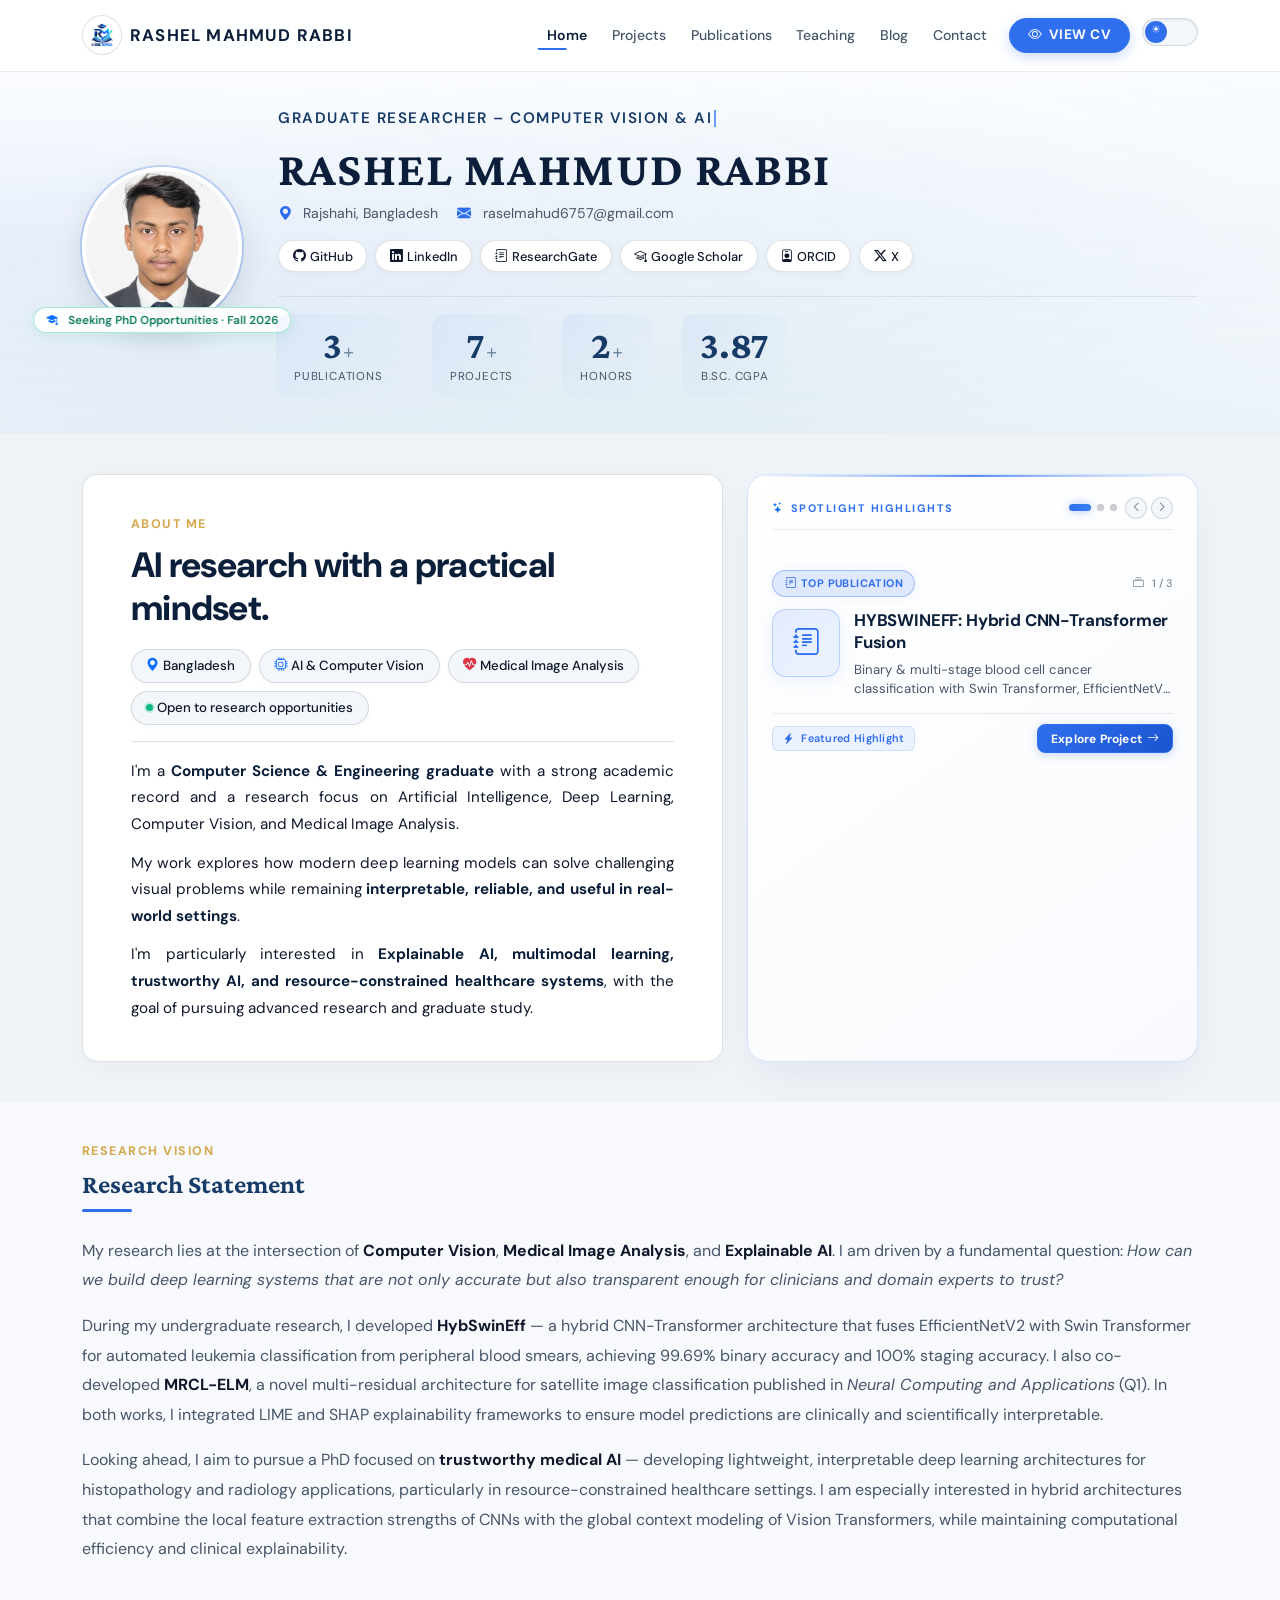
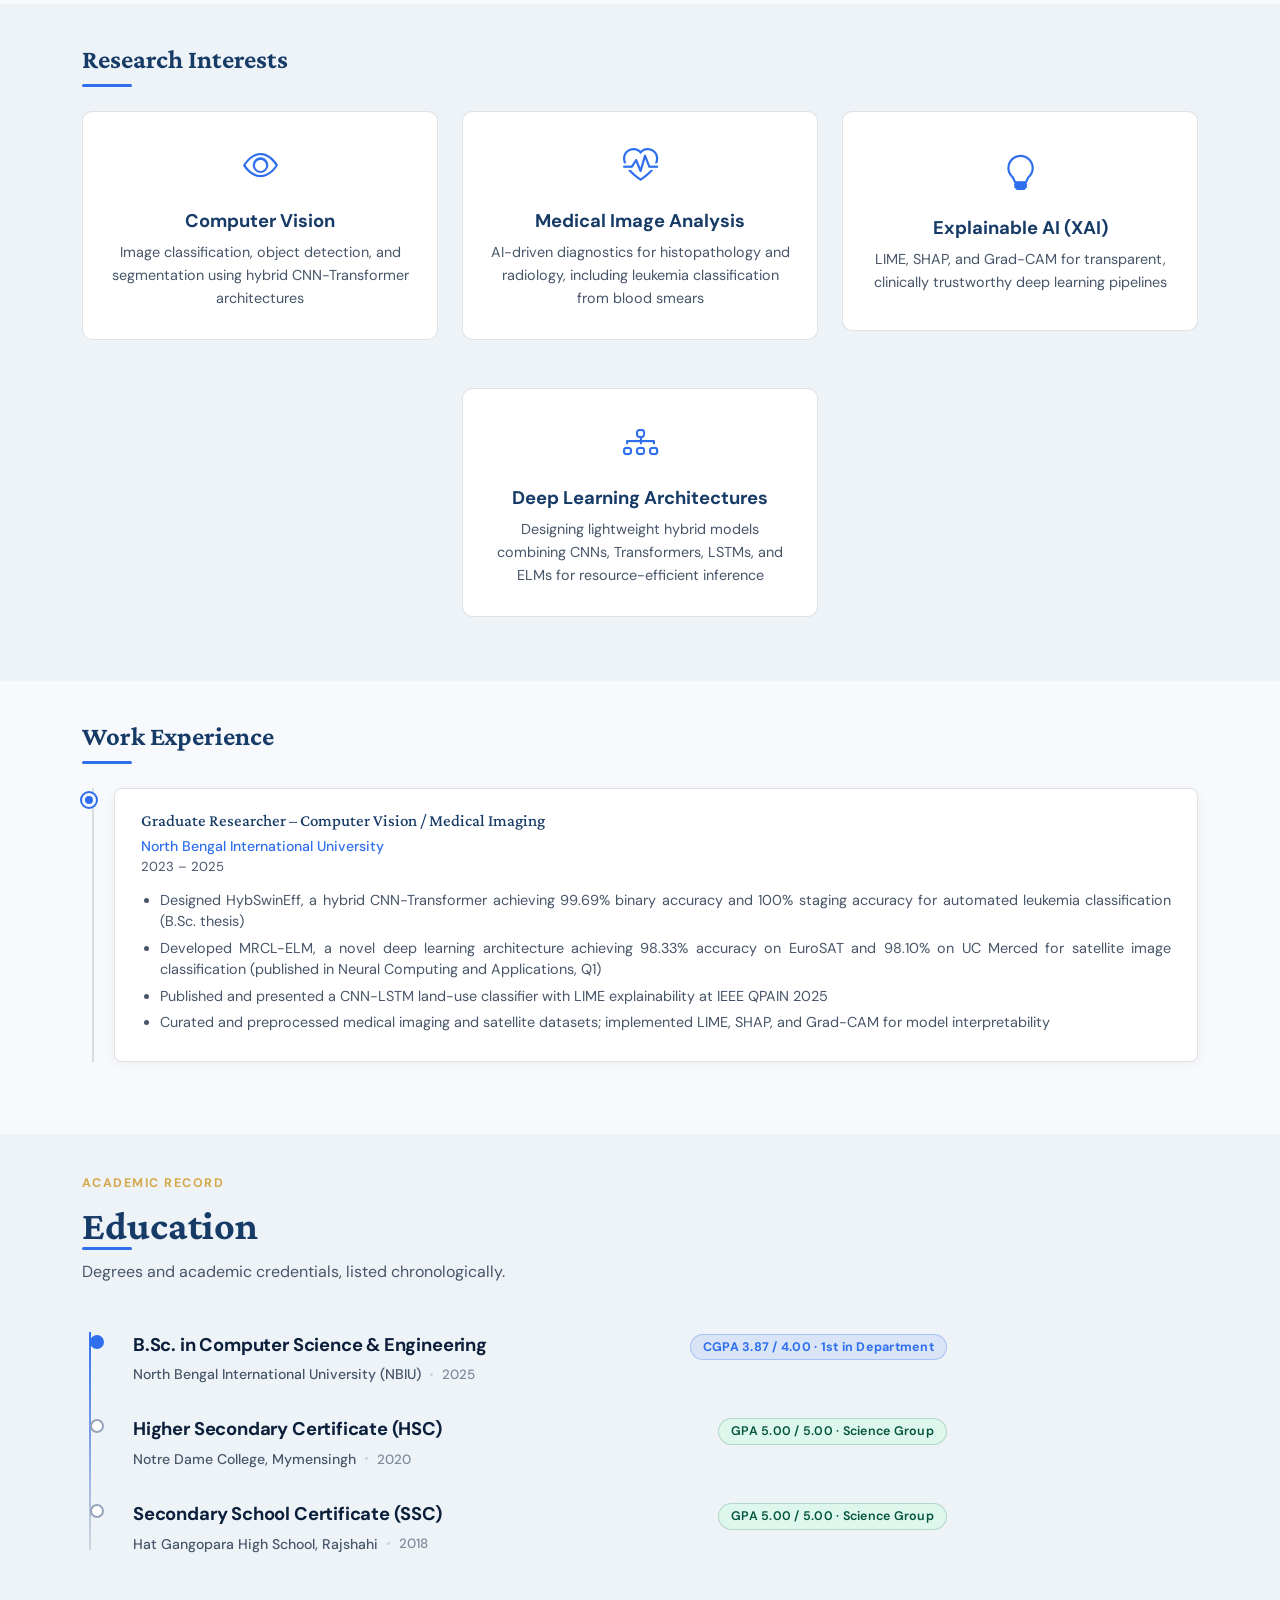
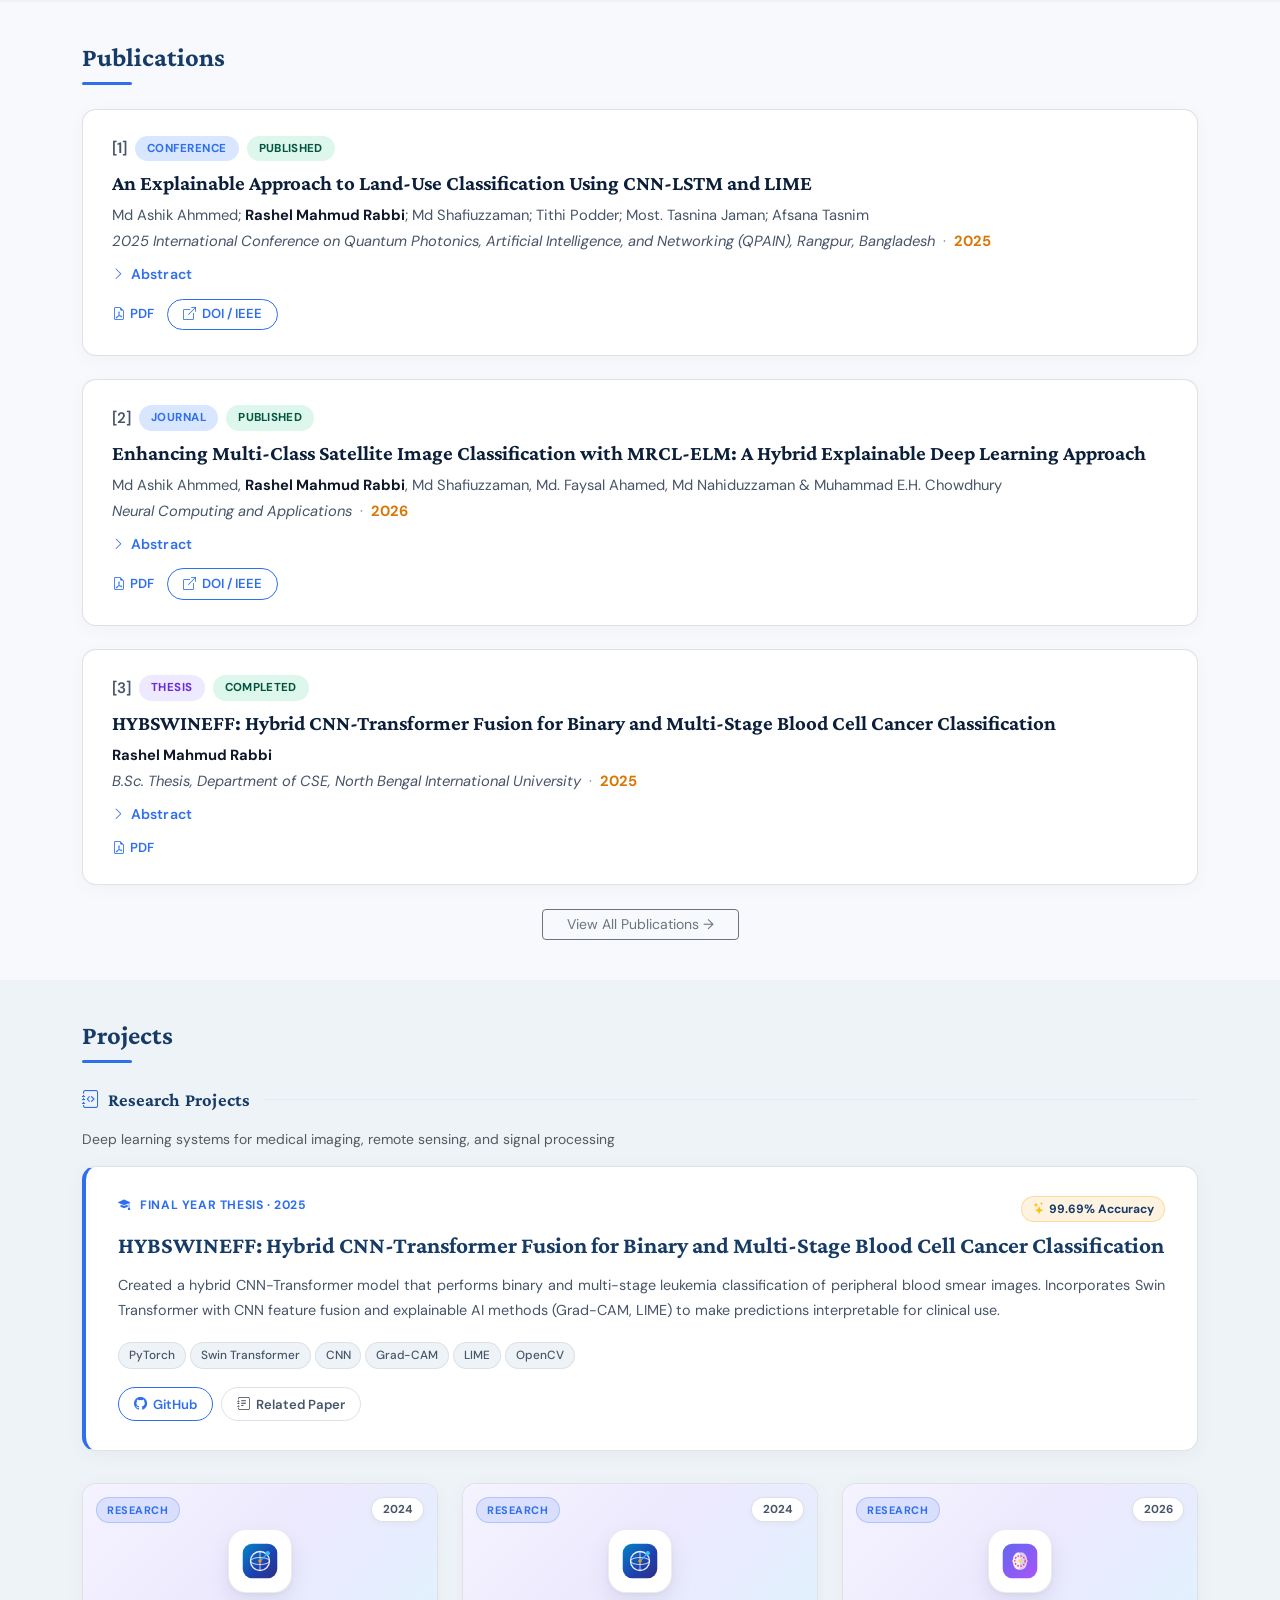
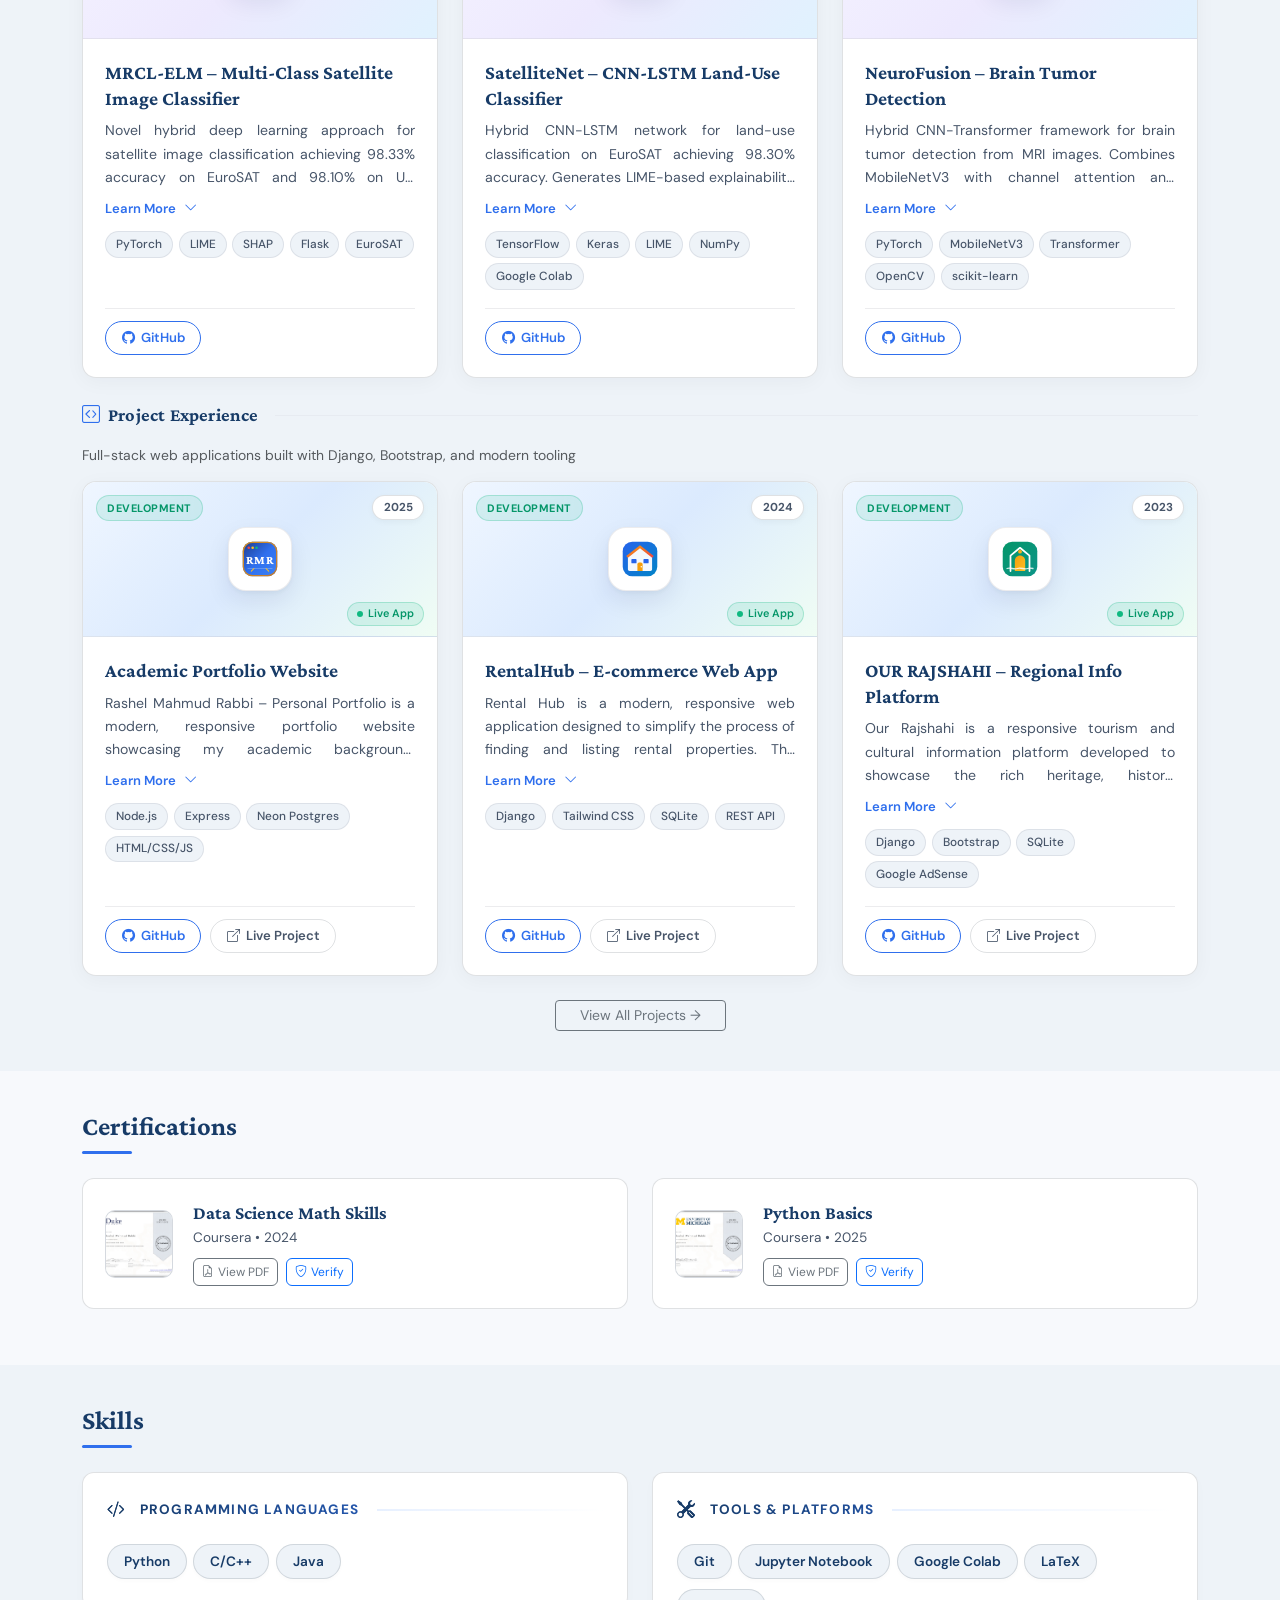
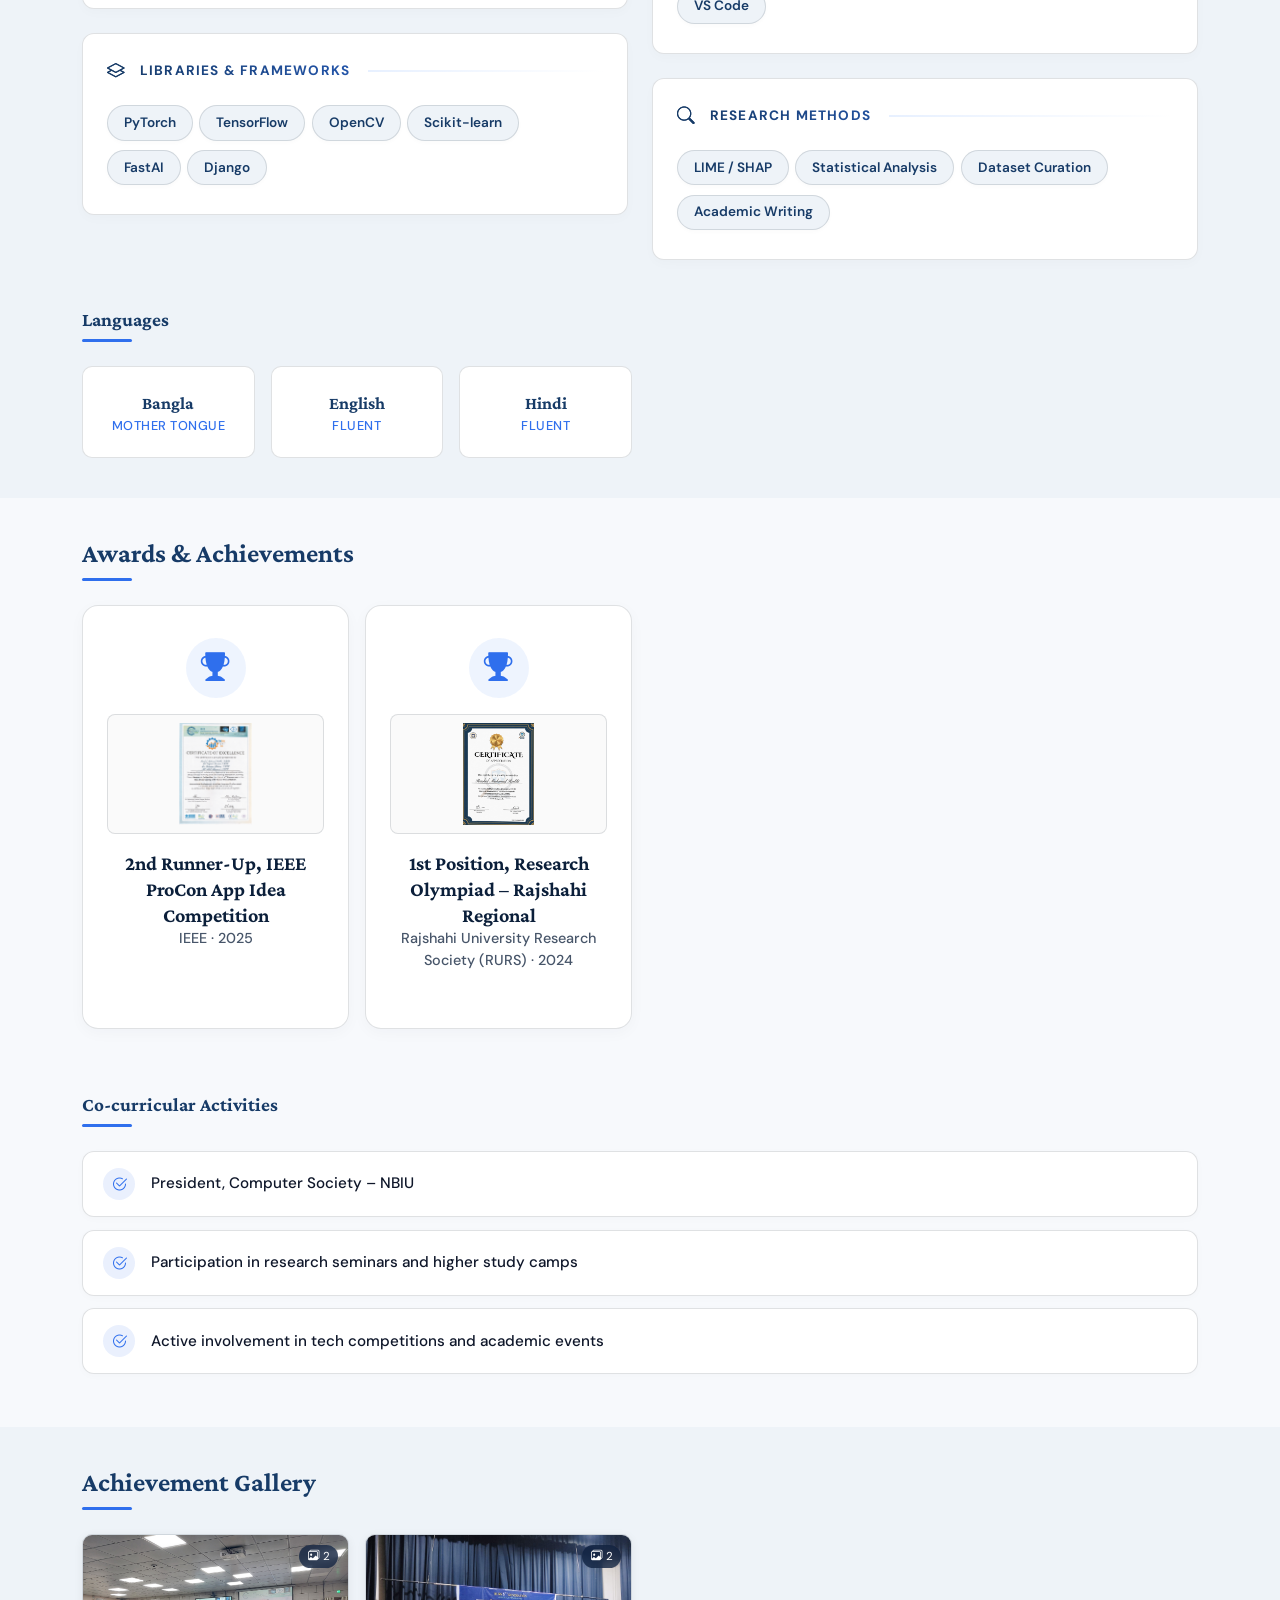
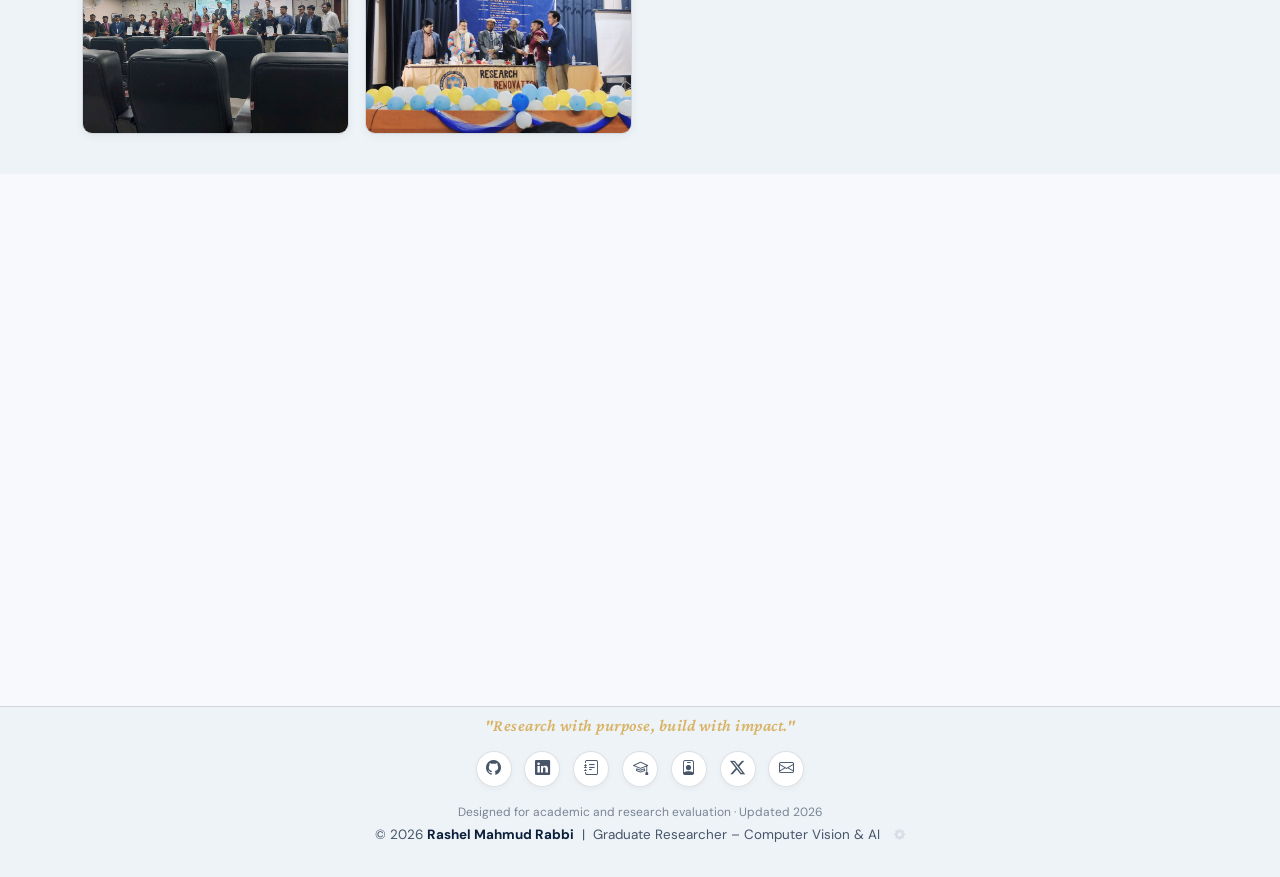
==== commit 988adbd8: "feat: add hidden admin panel icon to footer" ====
--- a/index.html
+++ b/index.html
@@ -738,7 +738,7 @@
       <p class="mb-1" id="footerText" style="font-size:.75rem;opacity:.7;">Designed for academic and research evaluation &middot; Updated 2026</p>
       <p class="mb-0">
         © <span id="footerYear">2026</span> <strong id="footerName" class="footer-name">RASHEL MAHMUD RABBI</strong>
-        &nbsp;|&nbsp; <span id="footerTitle">Graduate Researcher · Computer Vision &amp; AI</span>
+        &nbsp;|&nbsp; <span id="footerTitle">Graduate Researcher · Computer Vision &amp; AI</span> <a href="https://portfolio-backend-u.vercel.app/admin" class="footer-admin-link" target="_blank" title="Admin Panel"><i class="bi bi-gear-fill"></i></a>
       </p>
     </div>
   </footer>
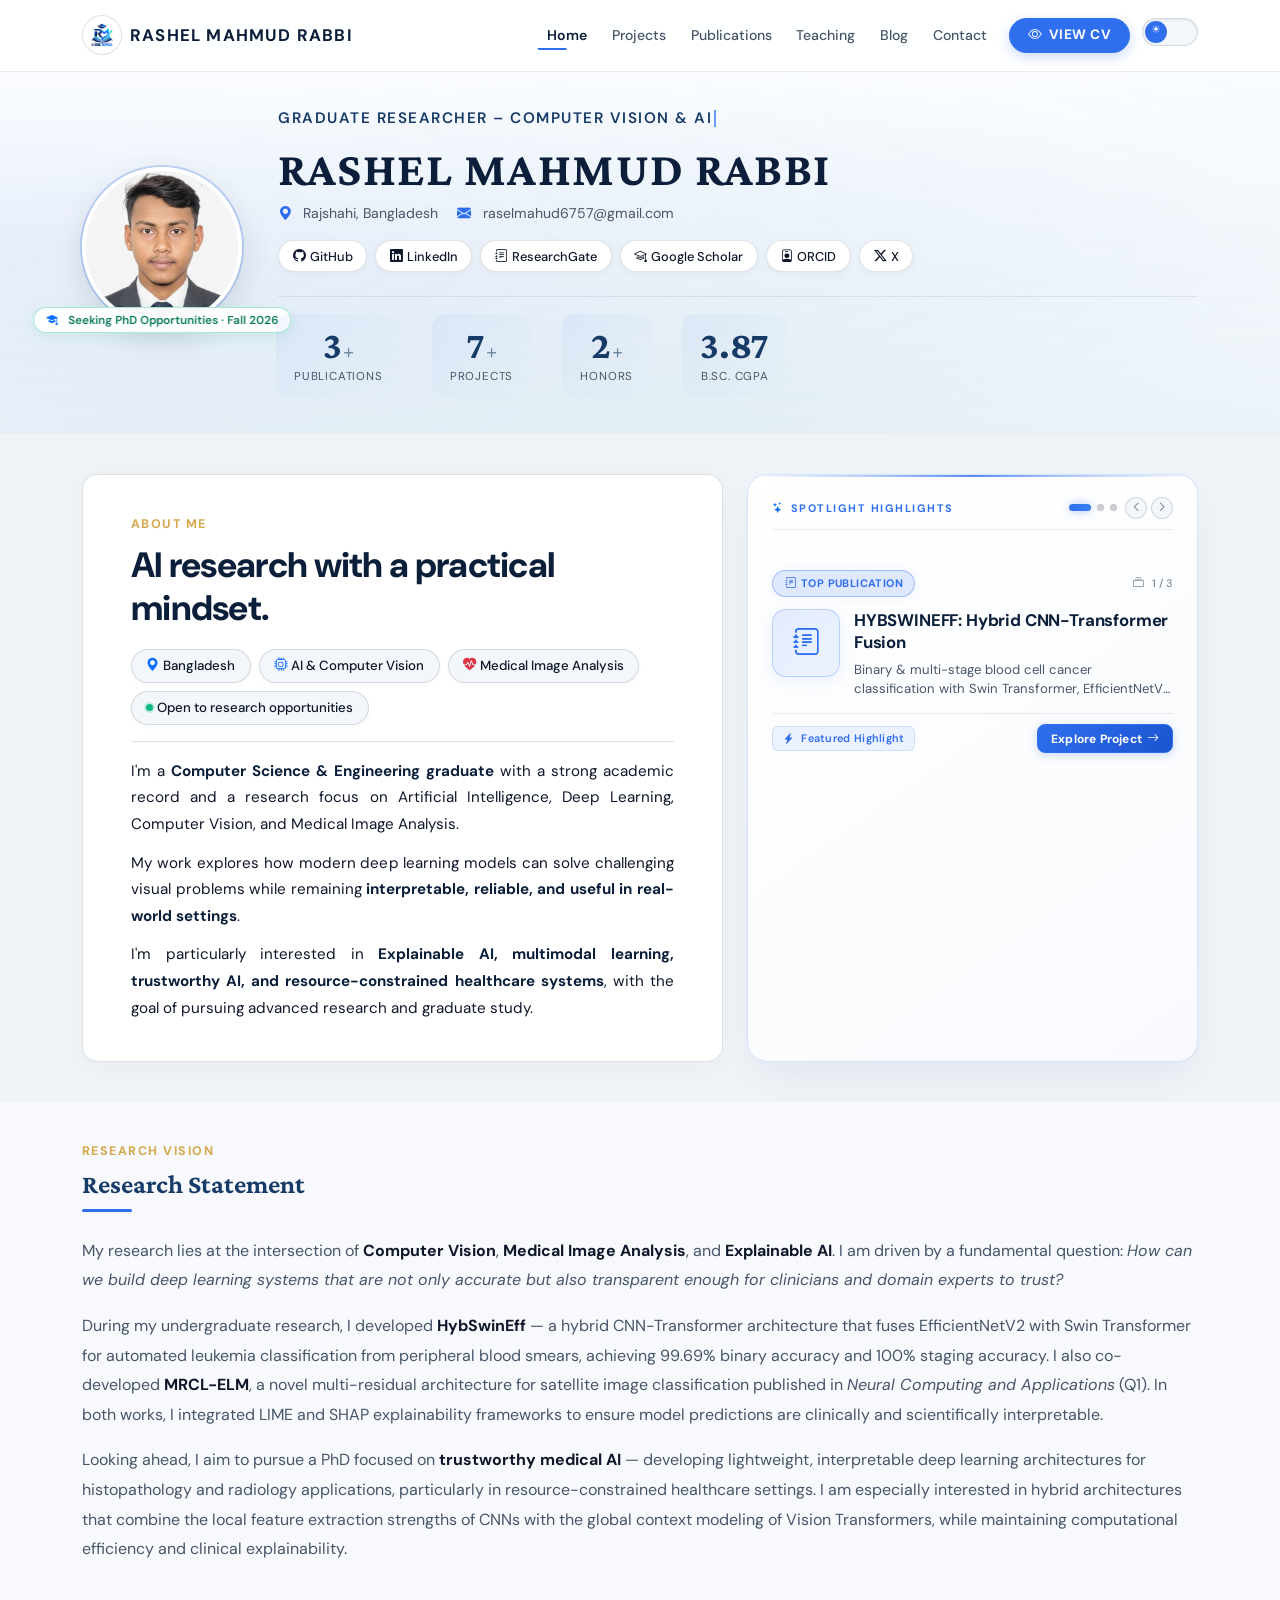
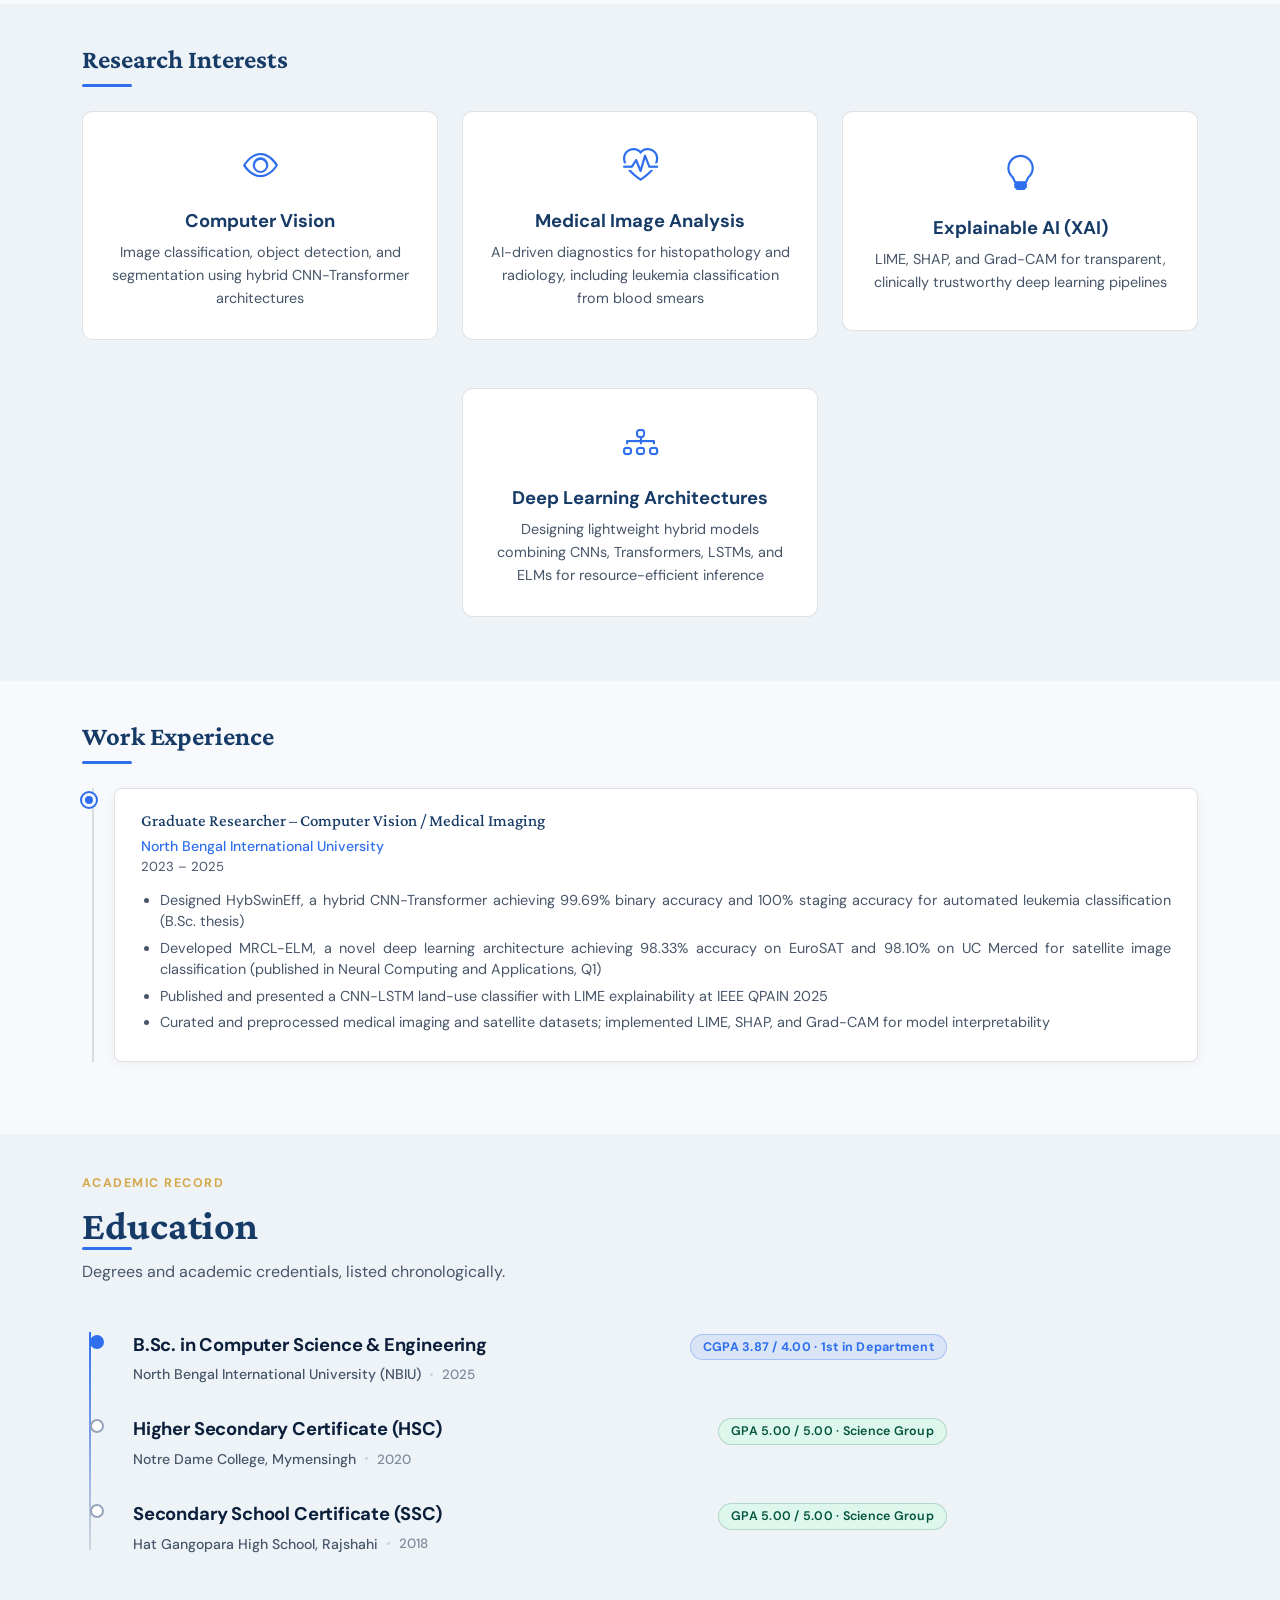
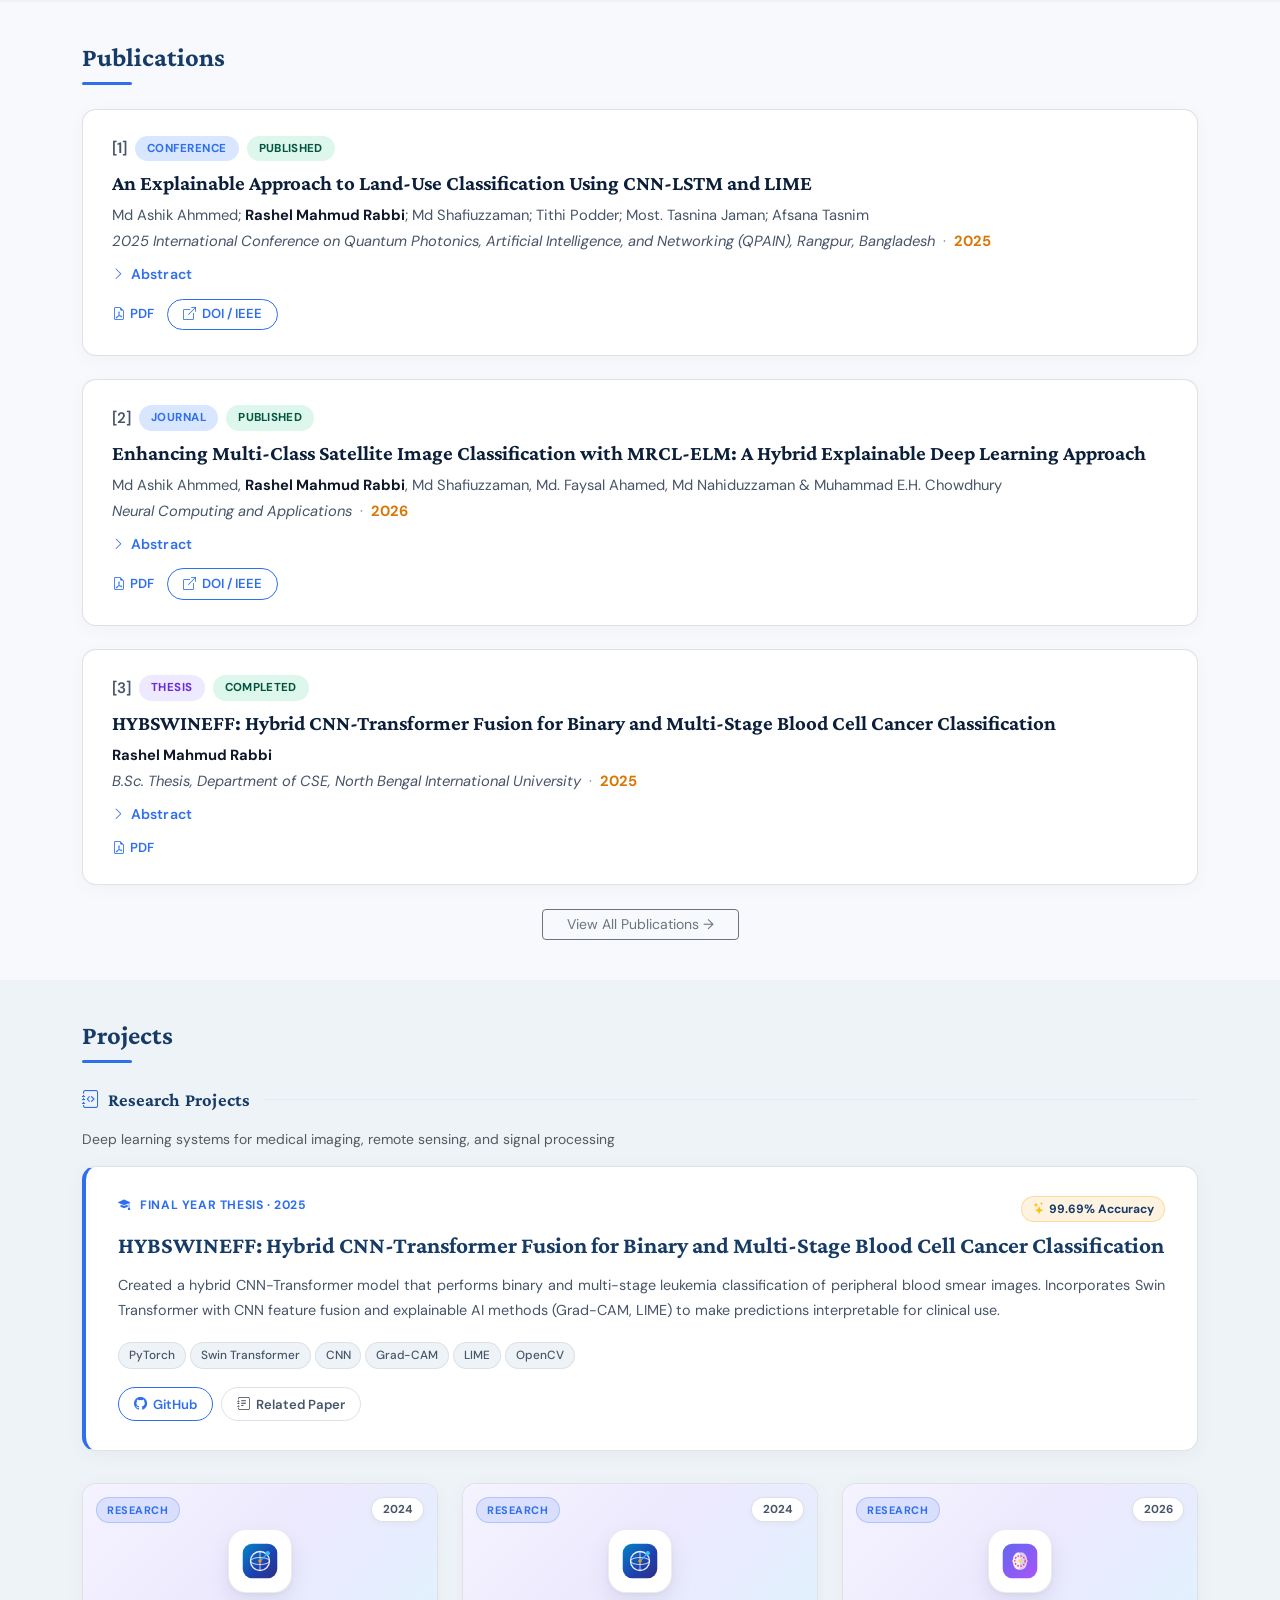
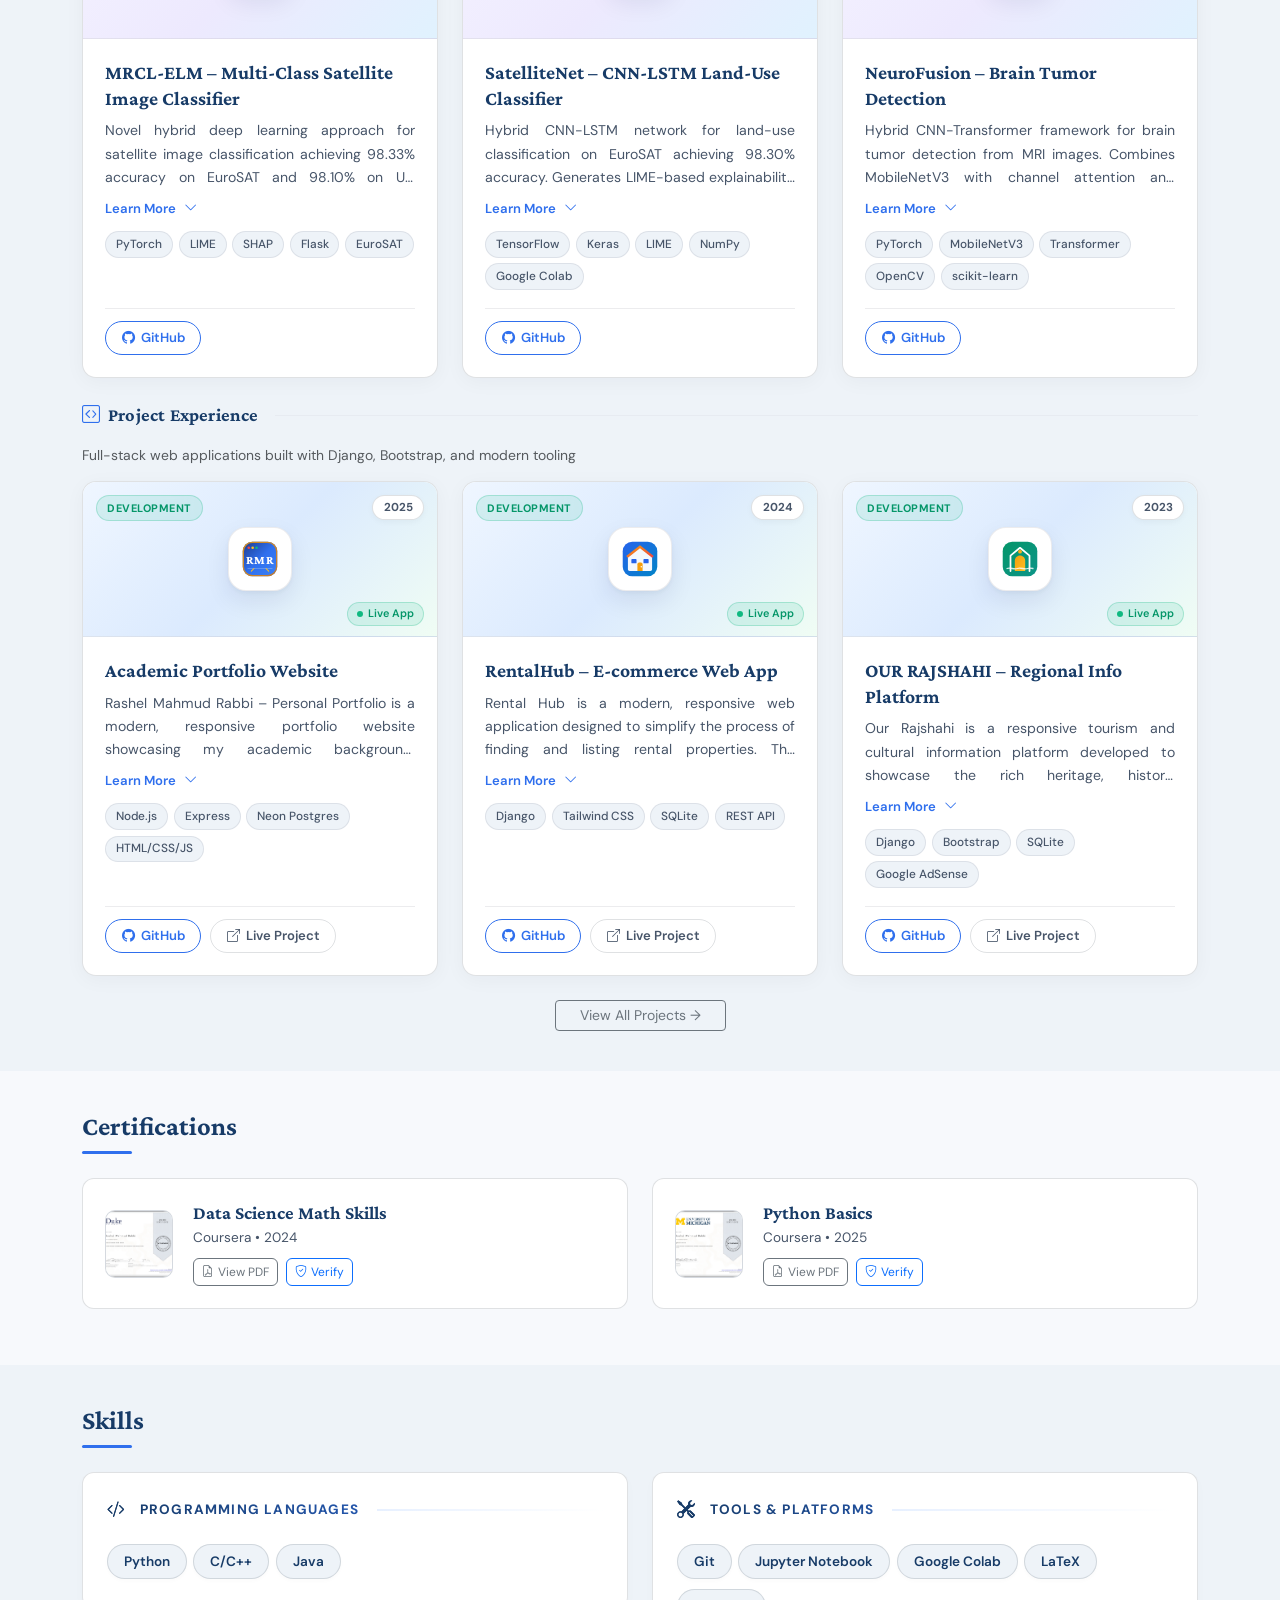
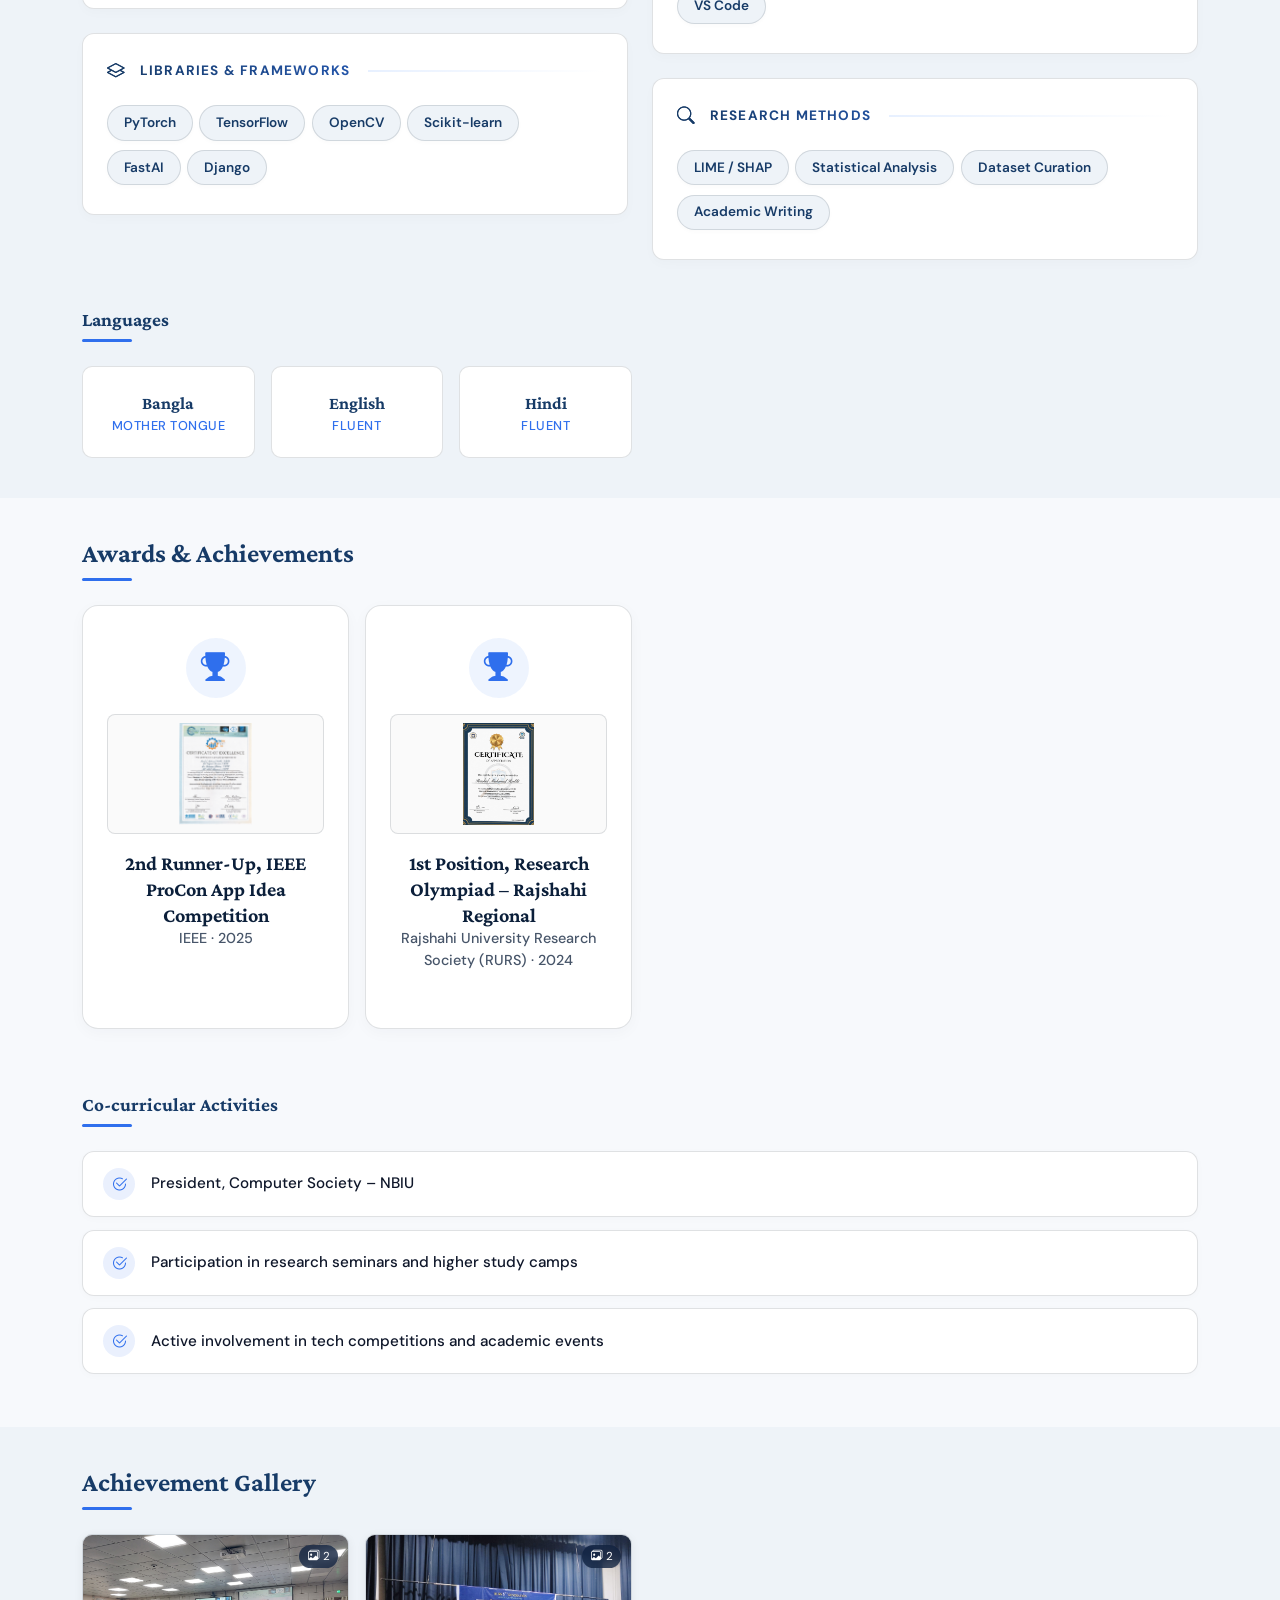
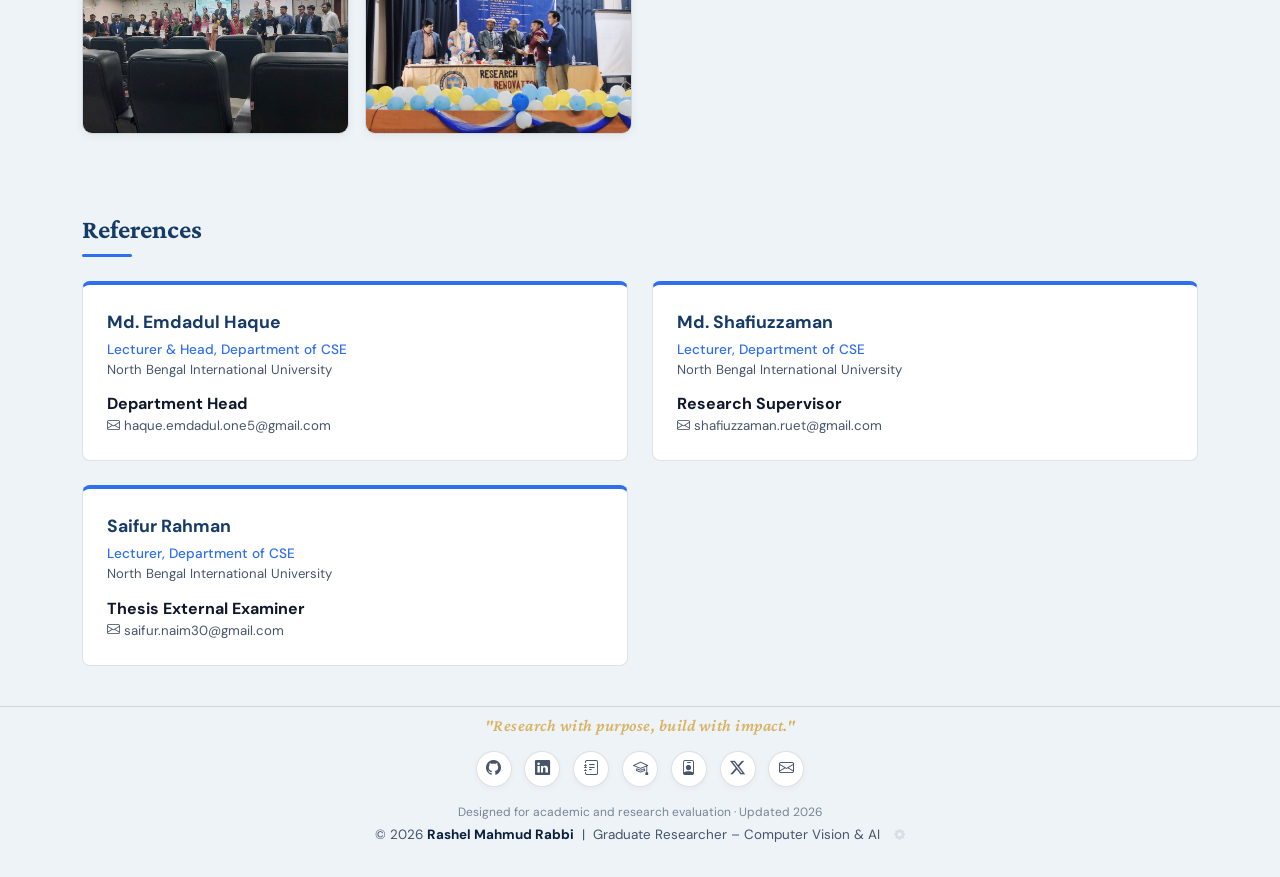
==== commit 016209b6: "feat: add global circular loading system on all pages until data fetched" ====
--- a/index.html
+++ b/index.html
@@ -83,6 +83,76 @@
 </head>
 
 <body data-bs-spy="scroll" data-bs-target="#navMenu" data-bs-offset="100" tabindex="0">
+  <!-- GLOBAL PRELOADER -->
+  <div id="pagePreloader" class="page-preloader">
+    <div class="preloader-content">
+      <div class="preloader-ring-wrap">
+        <svg class="preloader-svg" width="120" height="120" viewBox="0 0 120 120">
+          <defs>
+            <linearGradient id="preloaderGradient" x1="0%" y1="0%" x2="100%" y2="100%">
+              <stop offset="0%" stop-color="#2F6FED" />
+              <stop offset="100%" stop-color="#78A9FF" />
+            </linearGradient>
+          </defs>
+          <circle class="preloader-track" cx="60" cy="60" r="54" fill="none" stroke-width="6" />
+          <circle class="preloader-progress" id="preloaderProgress" cx="60" cy="60" r="54" fill="none" stroke="url(#preloaderGradient)" stroke-width="6" stroke-dasharray="339.292" stroke-dashoffset="339.292" />
+        </svg>
+        <div class="preloader-center">
+          <span class="preloader-percent" id="preloaderPercent">0</span>
+        </div>
+      </div>
+      <div class="preloader-meta">
+        <div class="preloader-brand">RASHEL MAHMUD RABBI</div>
+        <div class="preloader-sub">
+          <span class="preloader-pulse-dot"></span> Fetching Data...
+        </div>
+      </div>
+    </div>
+  </div>
+  <script>
+    (function(){
+      const preloader = document.getElementById('pagePreloader');
+      const progress = document.getElementById('preloaderProgress');
+      const percent = document.getElementById('preloaderPercent');
+      if(!preloader) return;
+      const circumference = 2 * Math.PI * 54;
+      let current = 0;
+      let target = 90;
+      let speed = 2;
+      
+      const interval = setInterval(() => {
+        if(current < target) {
+          current += speed;
+          if(current > target) current = target;
+          percent.textContent = Math.floor(current);
+          progress.style.strokeDashoffset = circumference - (current / 100) * circumference;
+        }
+      }, 30);
+
+      window.addEventListener('portfolio-data-ready', () => {
+        target = 100;
+        speed = 10;
+        const completeInterval = setInterval(() => {
+          if (current >= 100) {
+            clearInterval(completeInterval);
+            clearInterval(interval);
+            percent.textContent = '100';
+            progress.style.strokeDashoffset = 0;
+            preloader.classList.add('preloader-complete');
+            setTimeout(() => preloader.classList.add('preloader-hidden'), 400);
+          } else {
+            current += speed;
+            if(current > 100) current = 100;
+            percent.textContent = Math.floor(current);
+            progress.style.strokeDashoffset = circumference - (current / 100) * circumference;
+          }
+        }, 20);
+      });
+      setTimeout(() => {
+        if (!preloader.classList.contains('preloader-hidden')) preloader.classList.add('preloader-hidden');
+      }, 8000);
+    })();
+  </script>
   <a class="skip-to-content" href="#main-content">Skip to main content</a>
 
   <!-- CUSTOM CURSOR FOLLOWER REMOVED -->
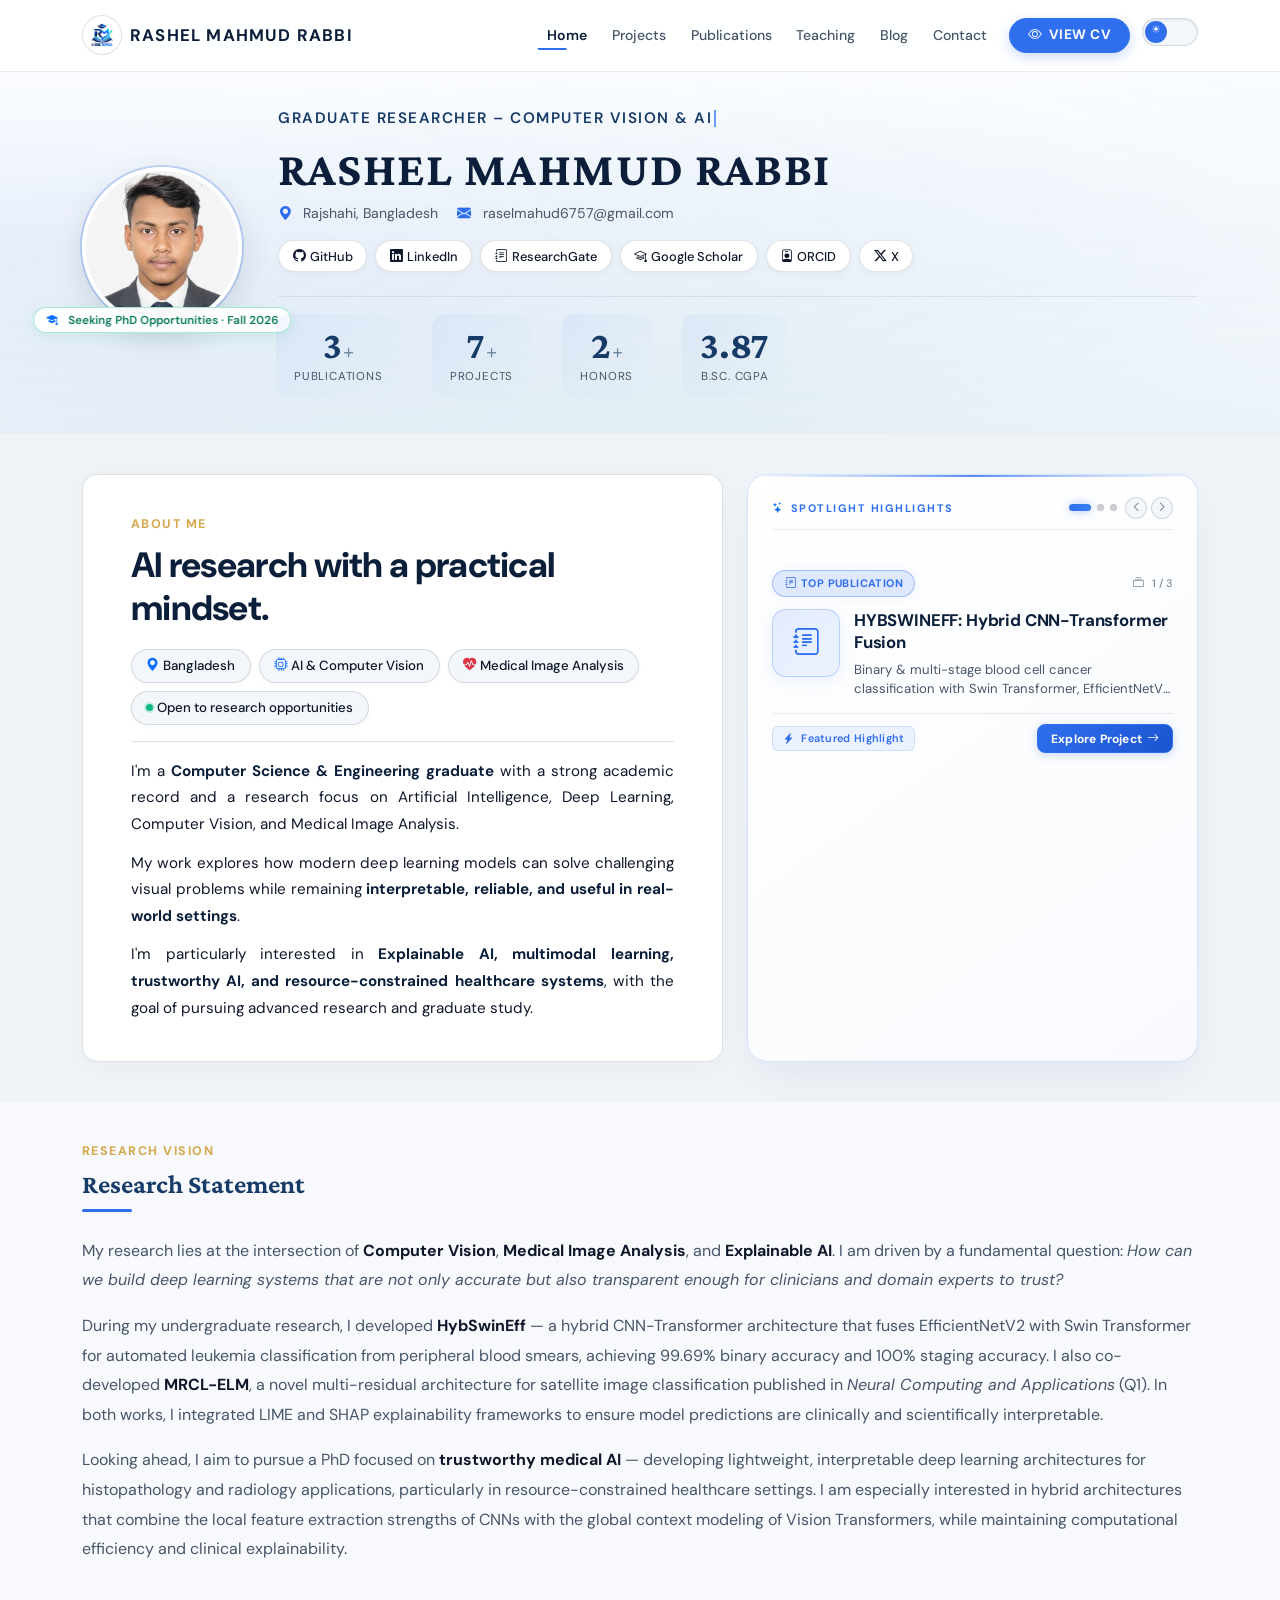
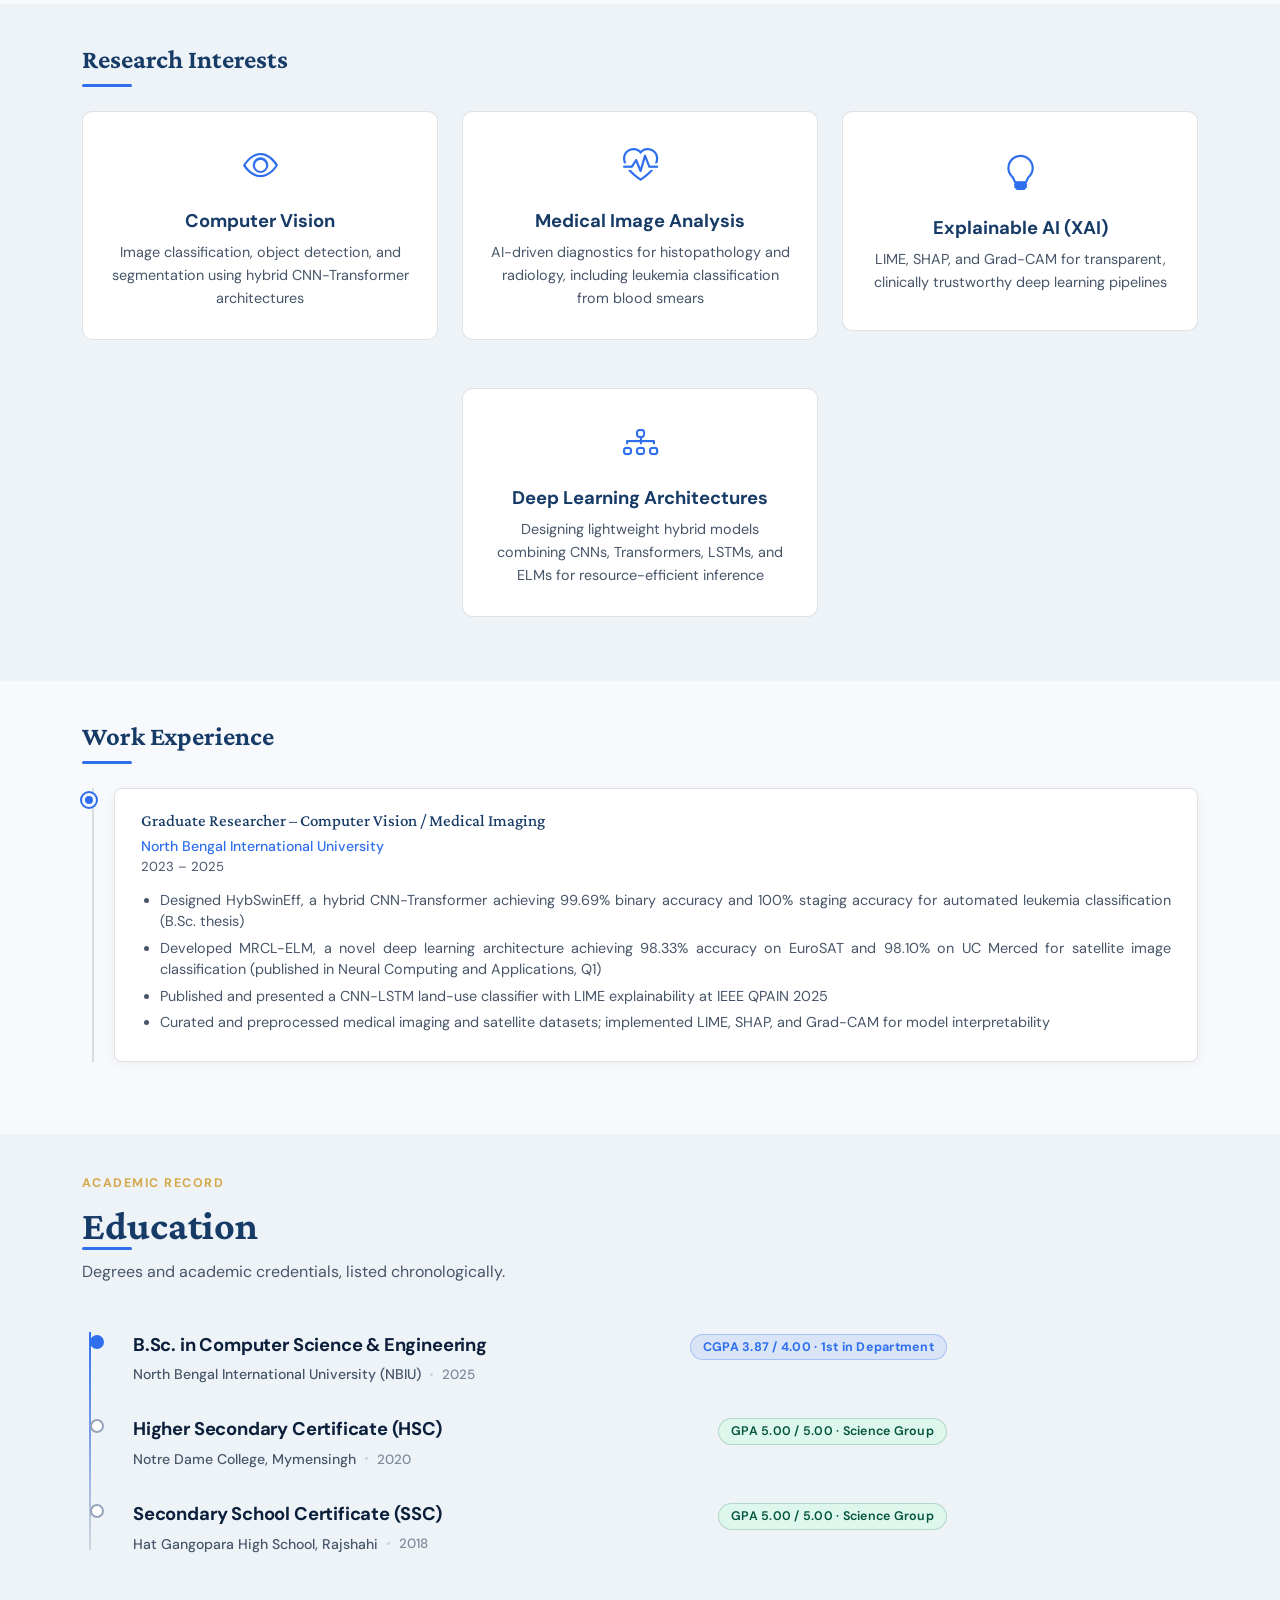
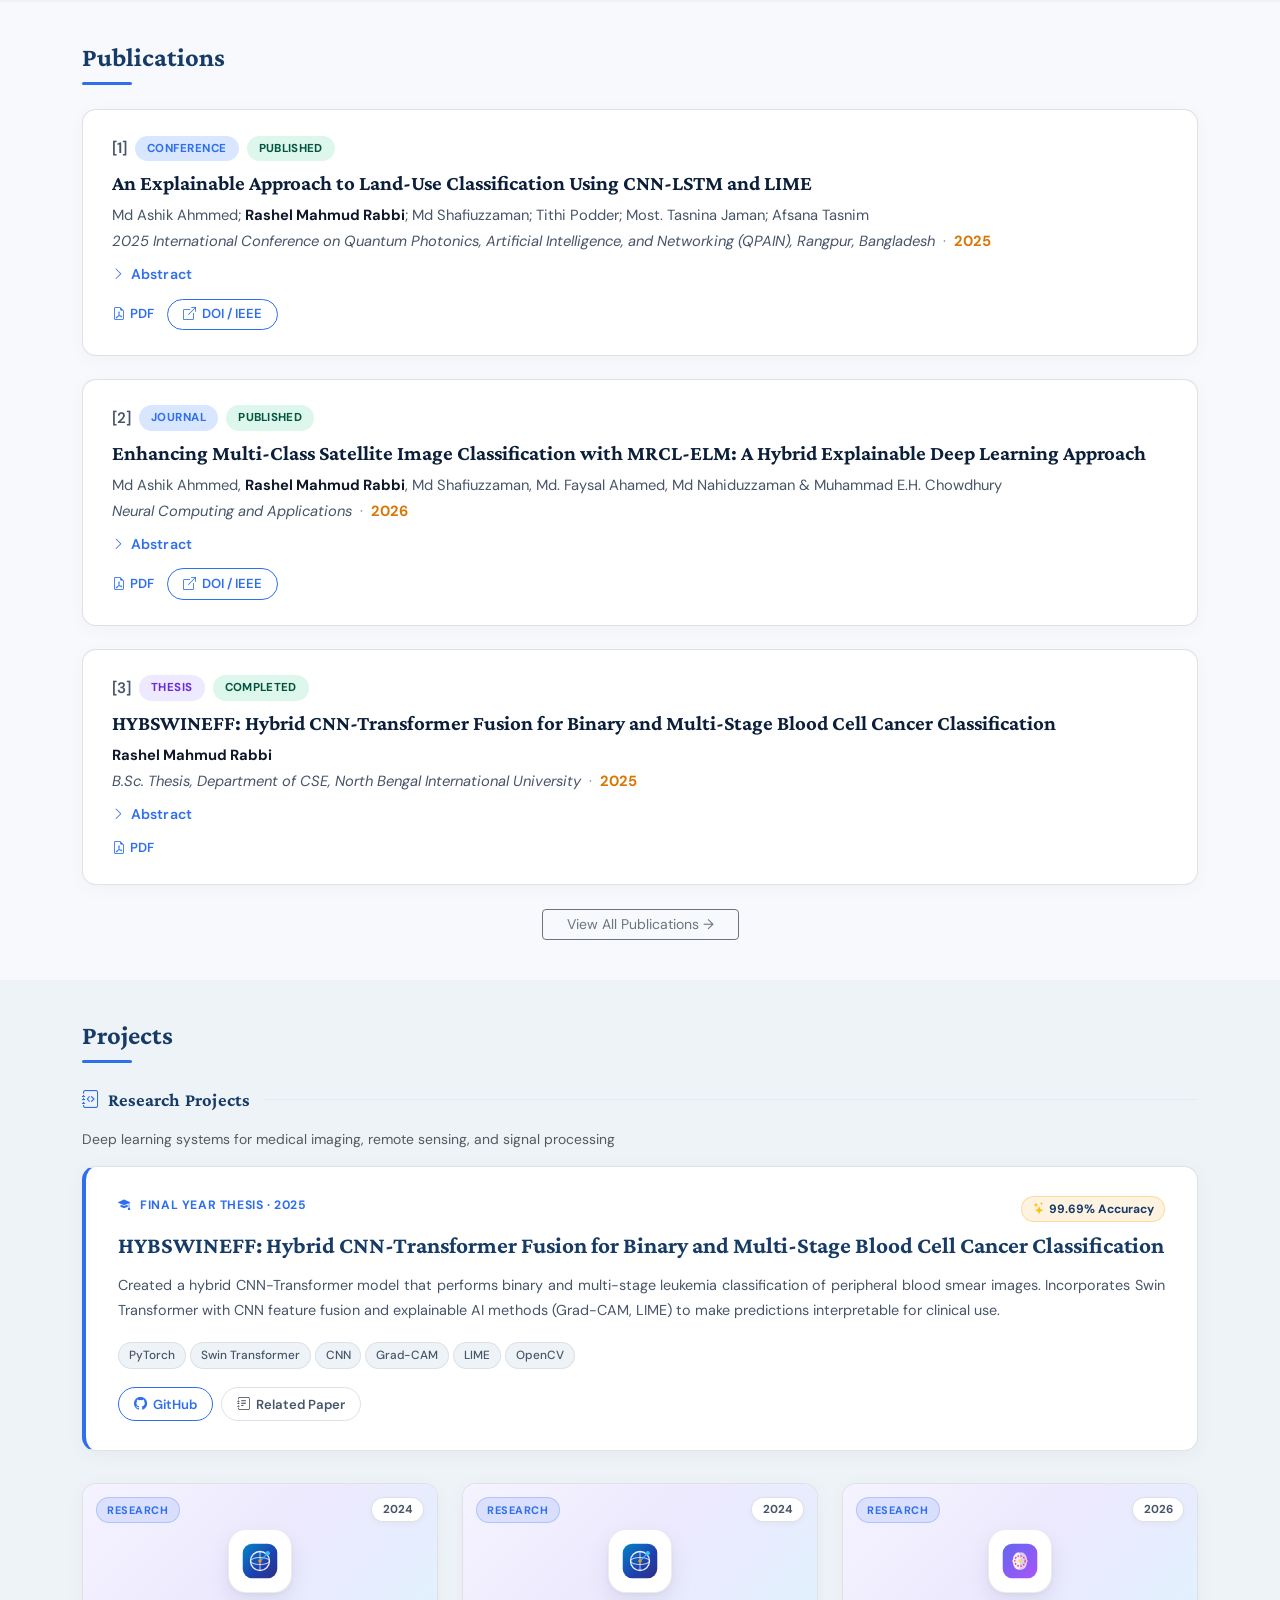
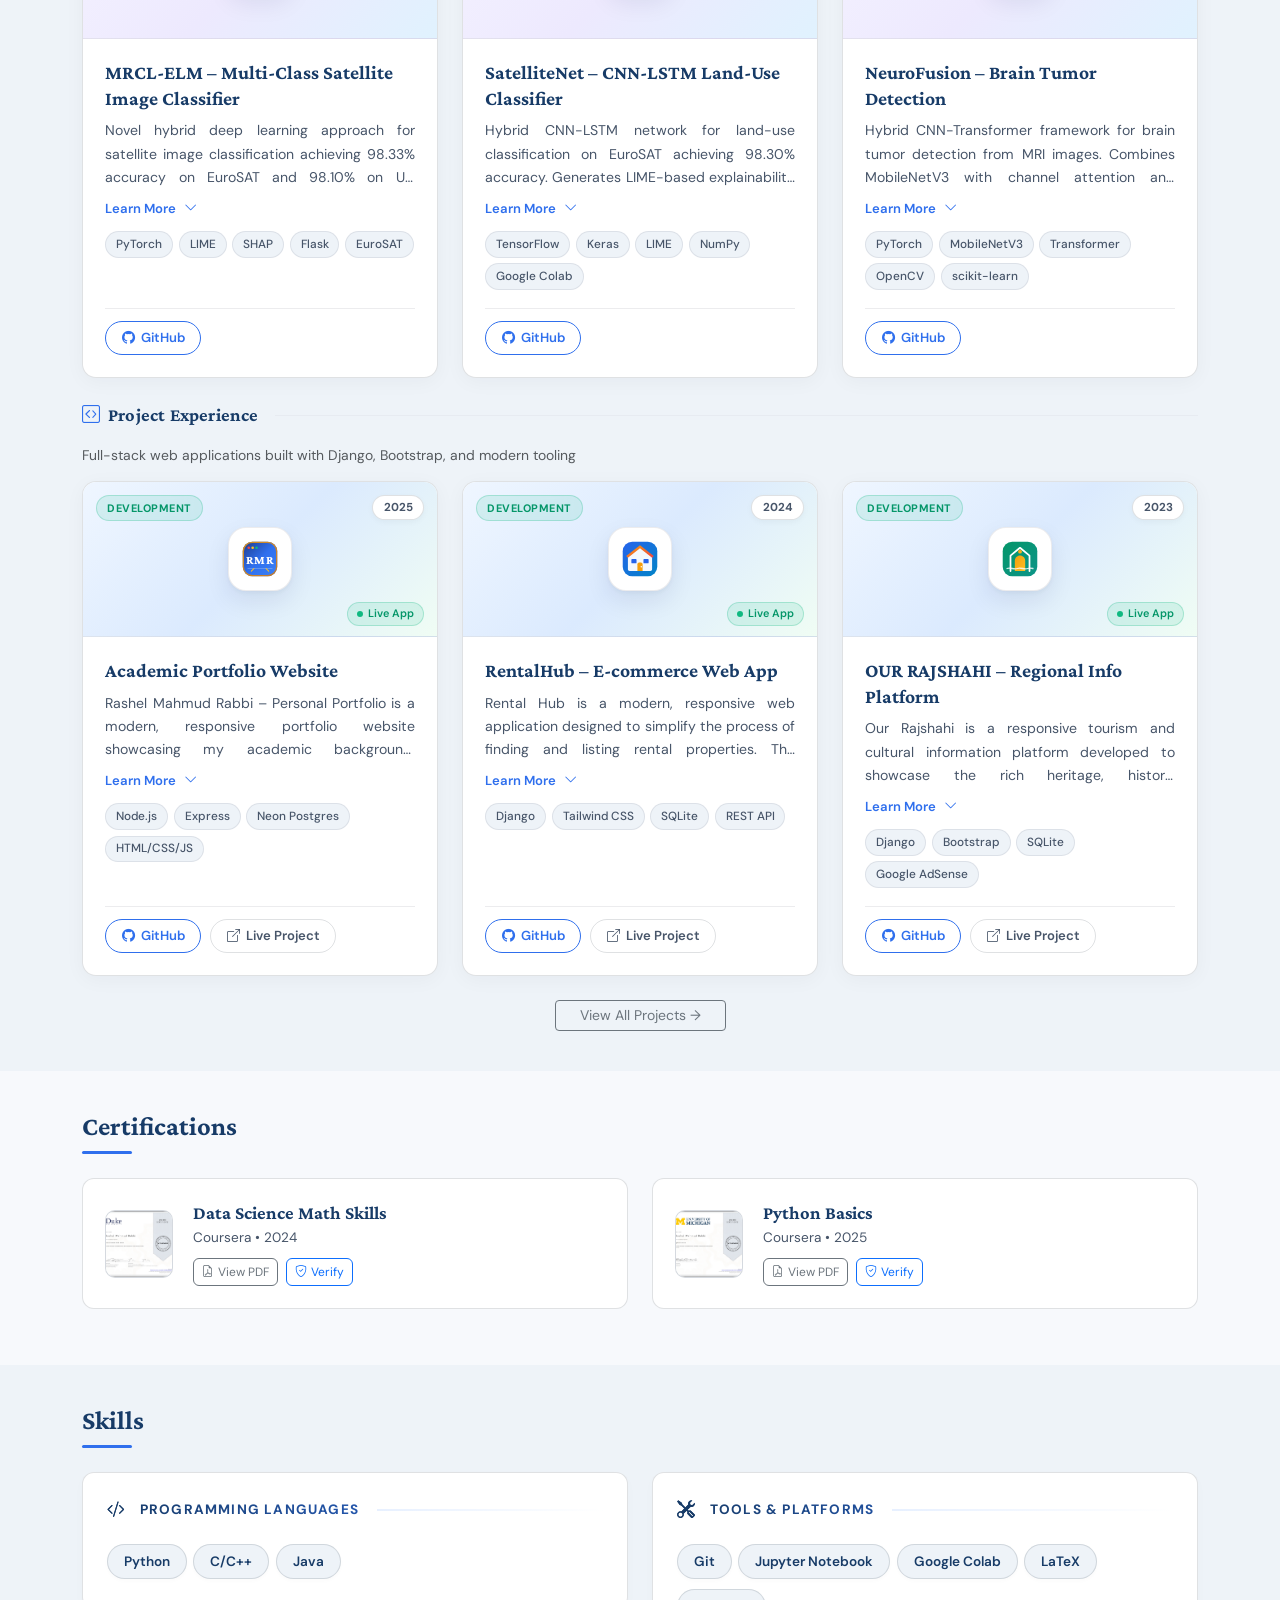
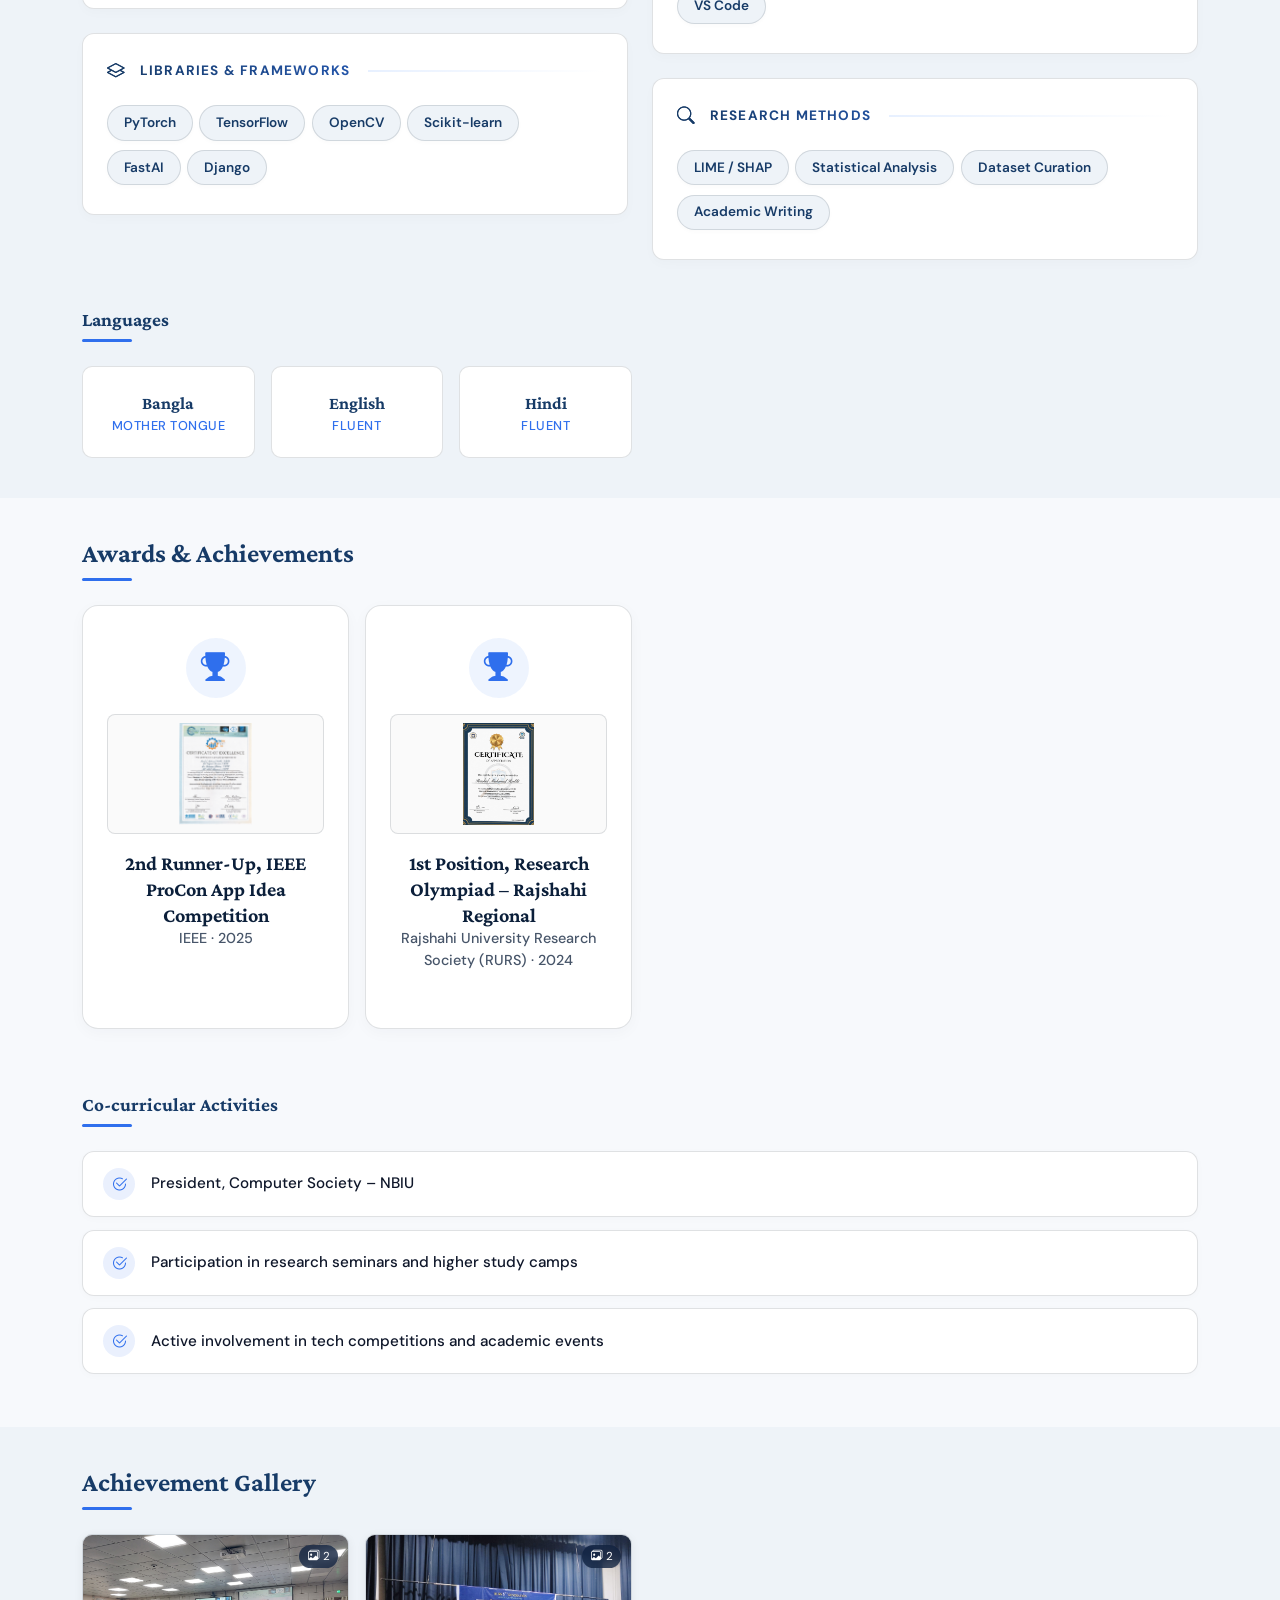
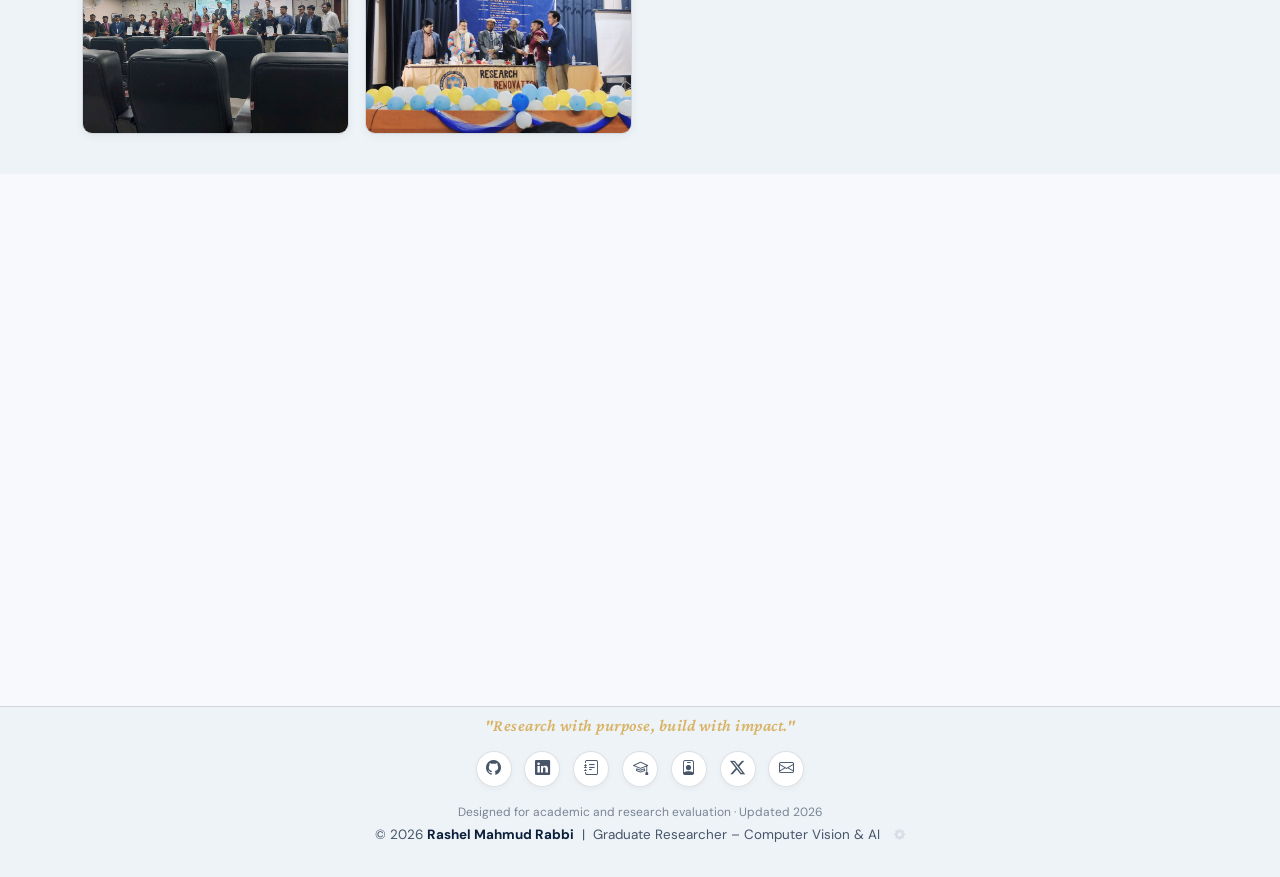
==== commit 5e81a094: "refactor: replace bulky preloader with sleek minimal spinner" ====
--- a/index.html
+++ b/index.html
@@ -85,68 +85,14 @@
 <body data-bs-spy="scroll" data-bs-target="#navMenu" data-bs-offset="100" tabindex="0">
   <!-- GLOBAL PRELOADER -->
   <div id="pagePreloader" class="page-preloader">
-    <div class="preloader-content">
-      <div class="preloader-ring-wrap">
-        <svg class="preloader-svg" width="120" height="120" viewBox="0 0 120 120">
-          <defs>
-            <linearGradient id="preloaderGradient" x1="0%" y1="0%" x2="100%" y2="100%">
-              <stop offset="0%" stop-color="#2F6FED" />
-              <stop offset="100%" stop-color="#78A9FF" />
-            </linearGradient>
-          </defs>
-          <circle class="preloader-track" cx="60" cy="60" r="54" fill="none" stroke-width="6" />
-          <circle class="preloader-progress" id="preloaderProgress" cx="60" cy="60" r="54" fill="none" stroke="url(#preloaderGradient)" stroke-width="6" stroke-dasharray="339.292" stroke-dashoffset="339.292" />
-        </svg>
-        <div class="preloader-center">
-          <span class="preloader-percent" id="preloaderPercent">0</span>
-        </div>
-      </div>
-      <div class="preloader-meta">
-        <div class="preloader-brand">RASHEL MAHMUD RABBI</div>
-        <div class="preloader-sub">
-          <span class="preloader-pulse-dot"></span> Fetching Data...
-        </div>
-      </div>
-    </div>
+    <div class="spinner"></div>
   </div>
   <script>
     (function(){
       const preloader = document.getElementById('pagePreloader');
-      const progress = document.getElementById('preloaderProgress');
-      const percent = document.getElementById('preloaderPercent');
       if(!preloader) return;
-      const circumference = 2 * Math.PI * 54;
-      let current = 0;
-      let target = 90;
-      let speed = 2;
-      
-      const interval = setInterval(() => {
-        if(current < target) {
-          current += speed;
-          if(current > target) current = target;
-          percent.textContent = Math.floor(current);
-          progress.style.strokeDashoffset = circumference - (current / 100) * circumference;
-        }
-      }, 30);
-
       window.addEventListener('portfolio-data-ready', () => {
-        target = 100;
-        speed = 10;
-        const completeInterval = setInterval(() => {
-          if (current >= 100) {
-            clearInterval(completeInterval);
-            clearInterval(interval);
-            percent.textContent = '100';
-            progress.style.strokeDashoffset = 0;
-            preloader.classList.add('preloader-complete');
-            setTimeout(() => preloader.classList.add('preloader-hidden'), 400);
-          } else {
-            current += speed;
-            if(current > 100) current = 100;
-            percent.textContent = Math.floor(current);
-            progress.style.strokeDashoffset = circumference - (current / 100) * circumference;
-          }
-        }, 20);
+        preloader.classList.add('preloader-hidden');
       });
       setTimeout(() => {
         if (!preloader.classList.contains('preloader-hidden')) preloader.classList.add('preloader-hidden');
--- a/assets/css/styles.css
+++ b/assets/css/styles.css
@@ -4717,115 +4717,30 @@
   }
 }
 
-/* ============ FULLSCREEN CIRCULAR COUNTDOWN PRELOADER ============ */
+/* ============ PROFESSIONAL MINIMAL PRELOADER ============ */
 .page-preloader {
   position: fixed;
-  top: 0;
-  left: 0;
-  width: 100vw;
-  height: 100vh;
-  background: radial-gradient(circle at center, #0B1F3A 0%, #050E1A 100%);
+  top: 0; left: 0; width: 100vw; height: 100vh;
+  background: var(--bg);
   z-index: 99999;
-  display: flex;
-  align-items: center;
-  justify-content: center;
-  transition: opacity 0.45s cubic-bezier(0.165, 0.84, 0.44, 1), visibility 0.45s cubic-bezier(0.165, 0.84, 0.44, 1);
-  visibility: visible;
-  opacity: 1;
-}
-
+  display: flex; align-items: center; justify-content: center;
+  transition: opacity 0.4s ease, visibility 0.4s ease;
+}
 .page-preloader.preloader-hidden {
   opacity: 0;
   visibility: hidden;
   pointer-events: none;
 }
-
-.preloader-content {
-  display: flex;
-  flex-direction: column;
-  align-items: center;
-  text-align: center;
-  gap: 1.35rem;
-}
-
-.preloader-ring-wrap {
-  position: relative;
-  width: 120px;
-  height: 120px;
-  display: flex;
-  align-items: center;
-  justify-content: center;
-}
-
-.preloader-svg {
-  transform: rotate(-90deg);
-  filter: drop-shadow(0 0 16px rgba(47, 111, 237, 0.45));
-}
-
-.preloader-track {
-  stroke: rgba(255, 255, 255, 0.08);
-}
-
-.preloader-progress {
-  stroke-linecap: round;
-  transition: stroke-dashoffset 0.08s linear;
-}
-
-.preloader-center {
-  position: absolute;
-  display: flex;
-  flex-direction: column;
-  align-items: center;
-  justify-content: center;
-}
-
-.preloader-percent {
-  font-family: 'DM Sans', sans-serif;
-  font-size: 1.45rem;
-  font-weight: 800;
-  color: #ffffff;
-  letter-spacing: -0.02em;
-  text-shadow: 0 0 12px rgba(120, 169, 255, 0.6);
-}
-
-.preloader-meta {
-  display: flex;
-  flex-direction: column;
-  align-items: center;
-  gap: 0.35rem;
-}
-
-.preloader-brand {
-  font-family: 'DM Sans', sans-serif;
-  font-size: 1.05rem;
-  font-weight: 700;
-  letter-spacing: 1.5px;
-  text-transform: uppercase;
-  color: #F1F5F9;
-  text-shadow: 0 2px 10px rgba(0, 0, 0, 0.5);
-}
-
-.preloader-sub {
-  font-size: 0.82rem;
-  color: rgba(255, 255, 255, 0.65);
-  display: flex;
-  align-items: center;
-  gap: 6px;
-  letter-spacing: 0.3px;
-}
-
-.preloader-pulse-dot {
-  width: 7px;
-  height: 7px;
+.page-preloader .spinner {
+  width: 44px;
+  height: 44px;
+  border: 3px solid rgba(47, 111, 237, 0.15);
+  border-top-color: var(--primary);
   border-radius: 50%;
-  background: var(--gold);
-  box-shadow: 0 0 8px var(--gold);
-  animation: preloaderDotPulse 1.2s infinite ease-in-out;
-}
-
-@keyframes preloaderDotPulse {
-  0%, 100% { transform: scale(0.85); opacity: 0.6; }
-  50% { transform: scale(1.3); opacity: 1; }
+  animation: preloaderSpin 0.8s linear infinite;
+}
+@keyframes preloaderSpin {
+  to { transform: rotate(360deg); }
 }
 
 /* ============ DARK THEME: Bootstrap .text-muted Override ============ */
@@ -5210,29 +5125,6 @@
   background: transparent !important;
 }
 
-/* ── PRELOADER COMPLETION MORPH ── */
-.preloader-complete .preloader-percent {
-  animation: preloaderScalePop 0.4s cubic-bezier(0.22, 1, 0.36, 1) forwards;
-}
-
-@keyframes preloaderScalePop {
-  0% { transform: scale(1); }
-  50% { transform: scale(1.3); }
-  100% { transform: scale(1); opacity: 0.5; }
-}
-
-.preloader-complete .preloader-progress {
-  stroke: url(#preloaderGradient);
-  filter: drop-shadow(0 0 12px rgba(47, 111, 237, 0.8));
-}
-
-.preloader-complete .preloader-sub {
-  animation: preloaderSubFade 0.3s ease forwards 0.2s;
-}
-
-@keyframes preloaderSubFade {
-  to { opacity: 0; transform: translateY(5px); }
-}
 
 /* ── CONTACT CARD ── */
 .contact-card:hover {
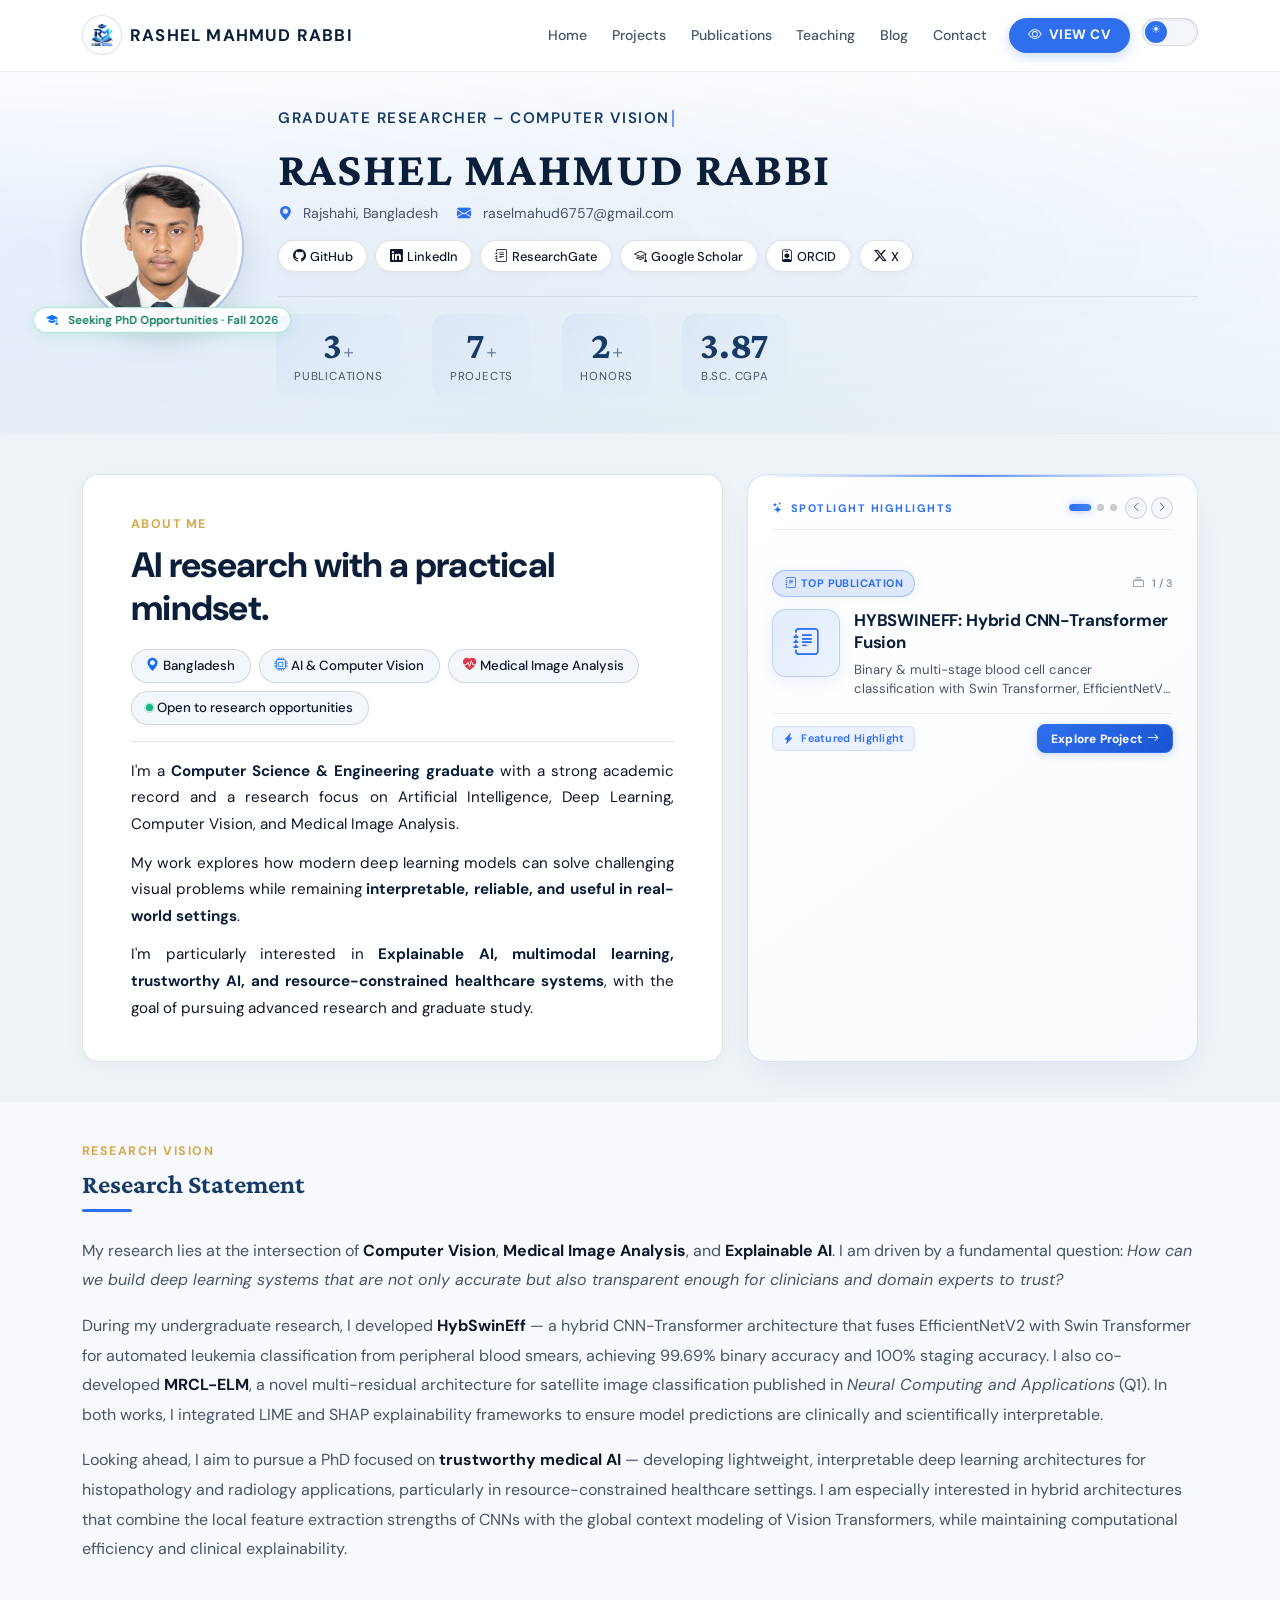
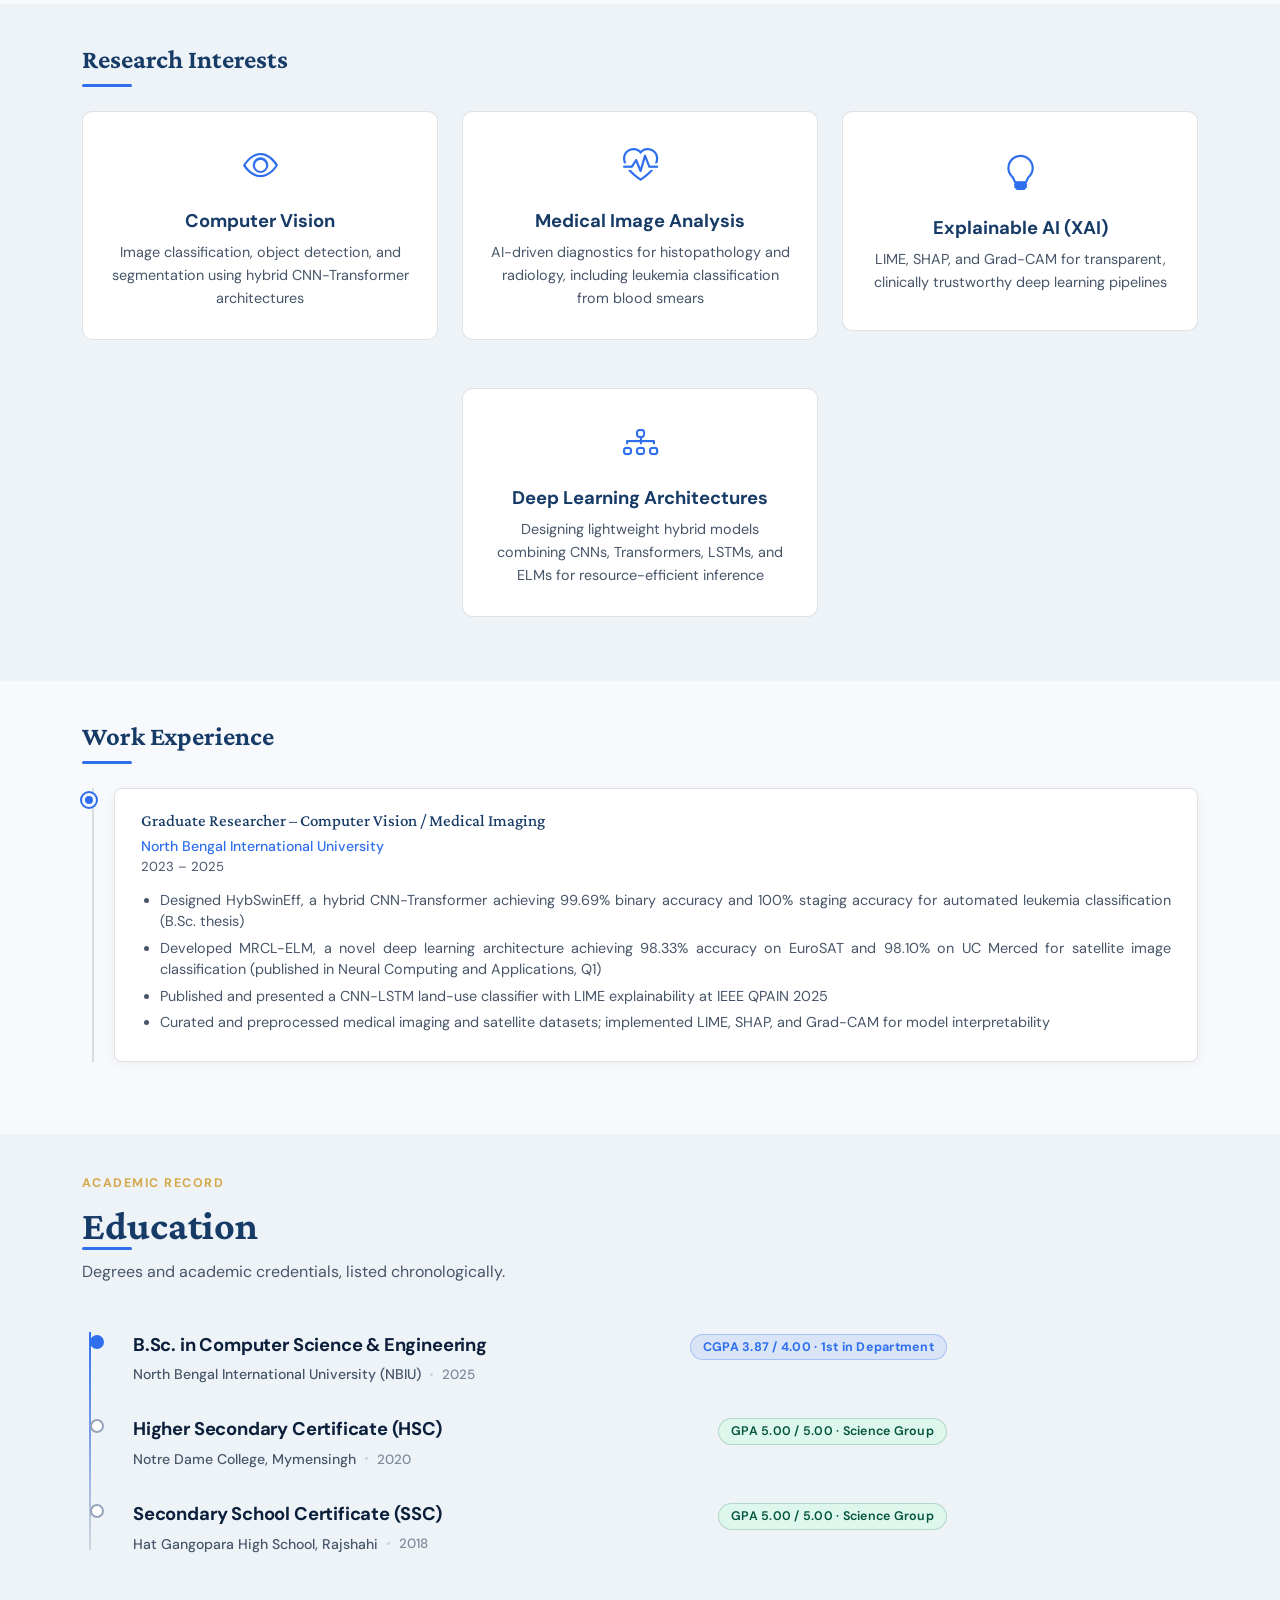
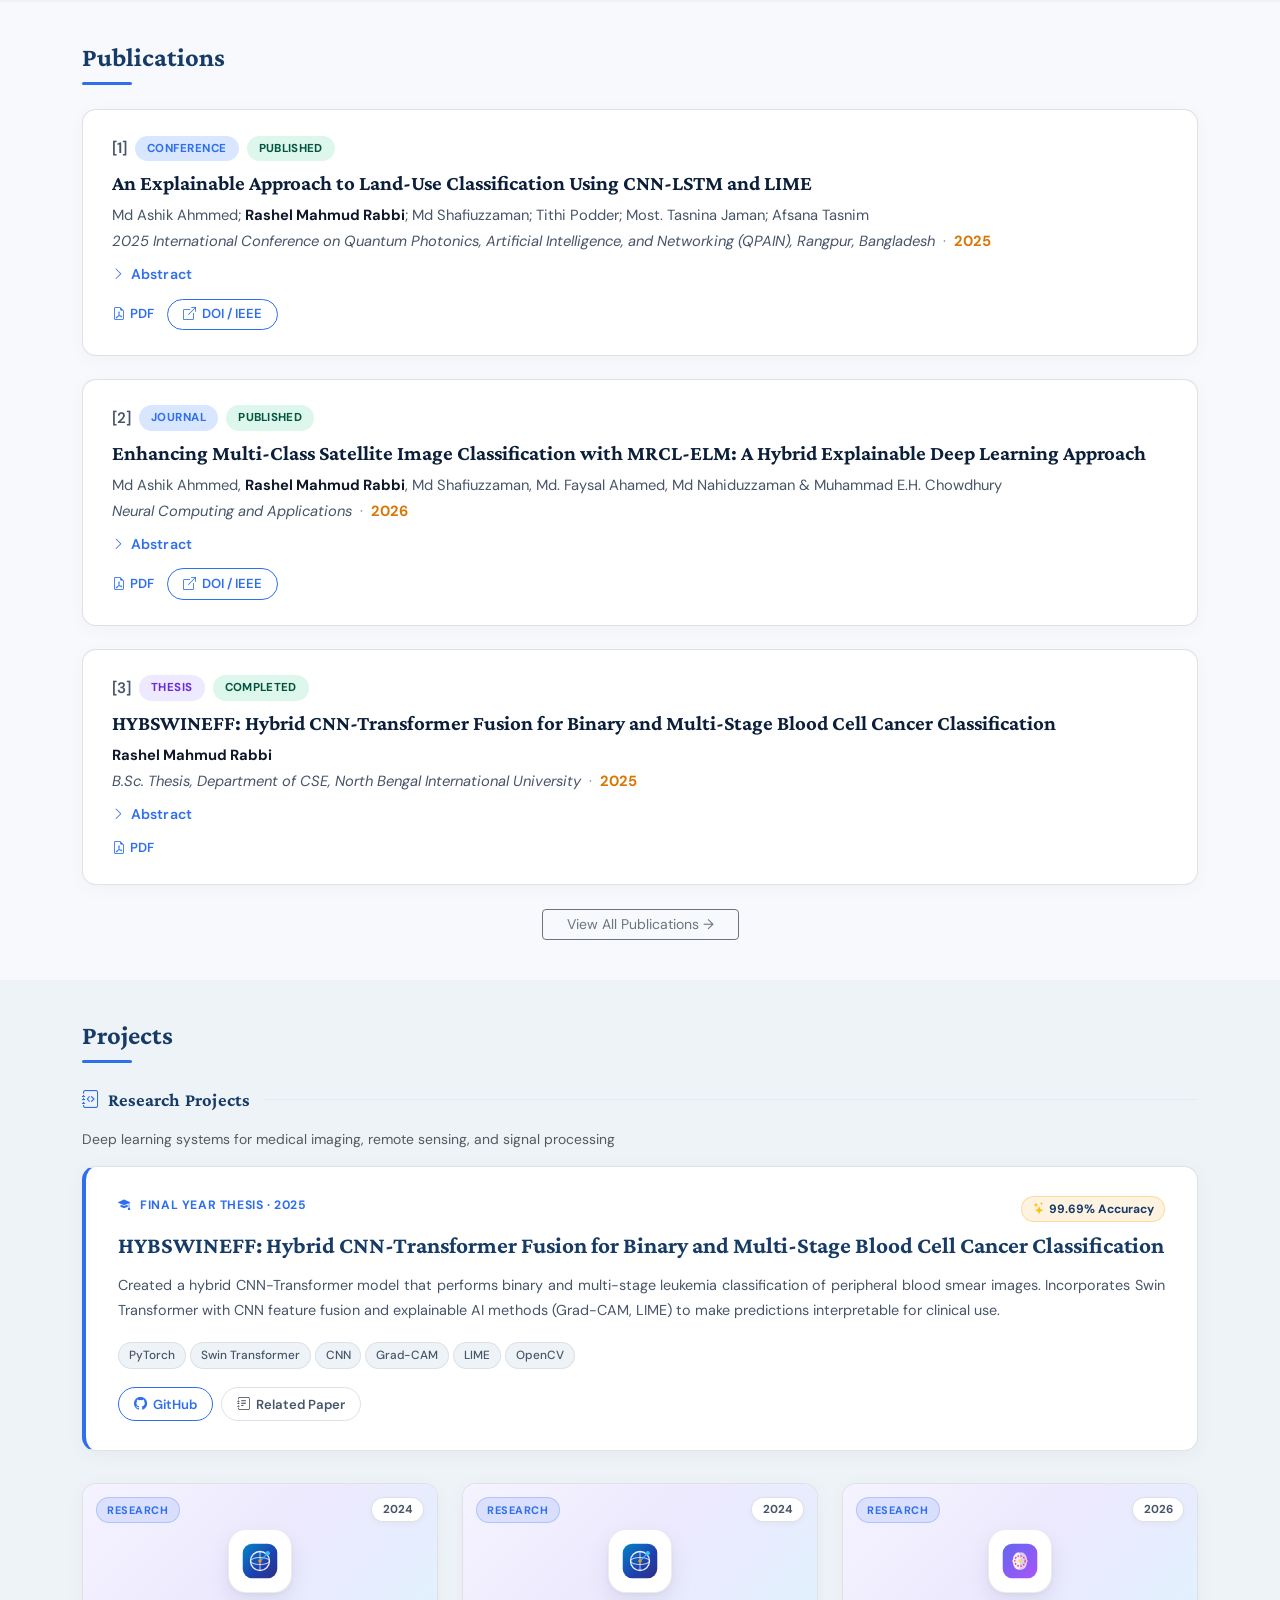
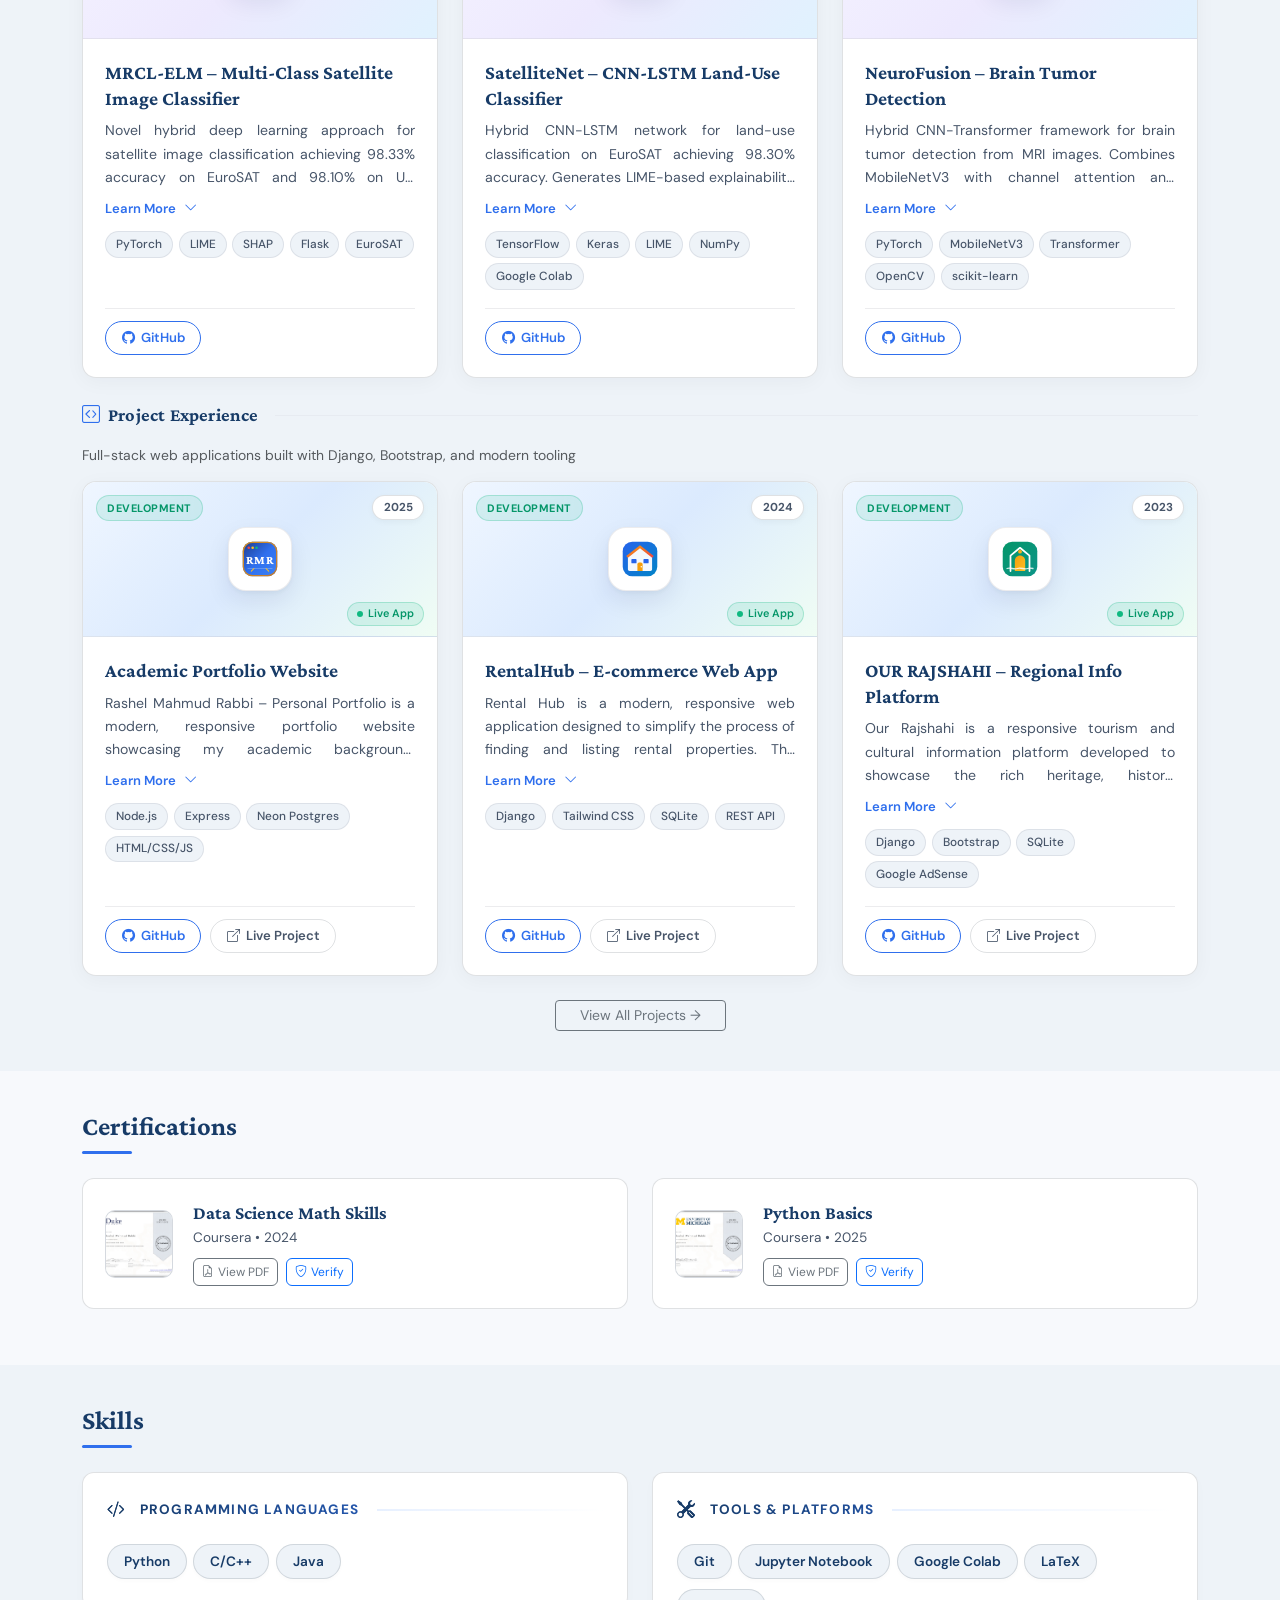
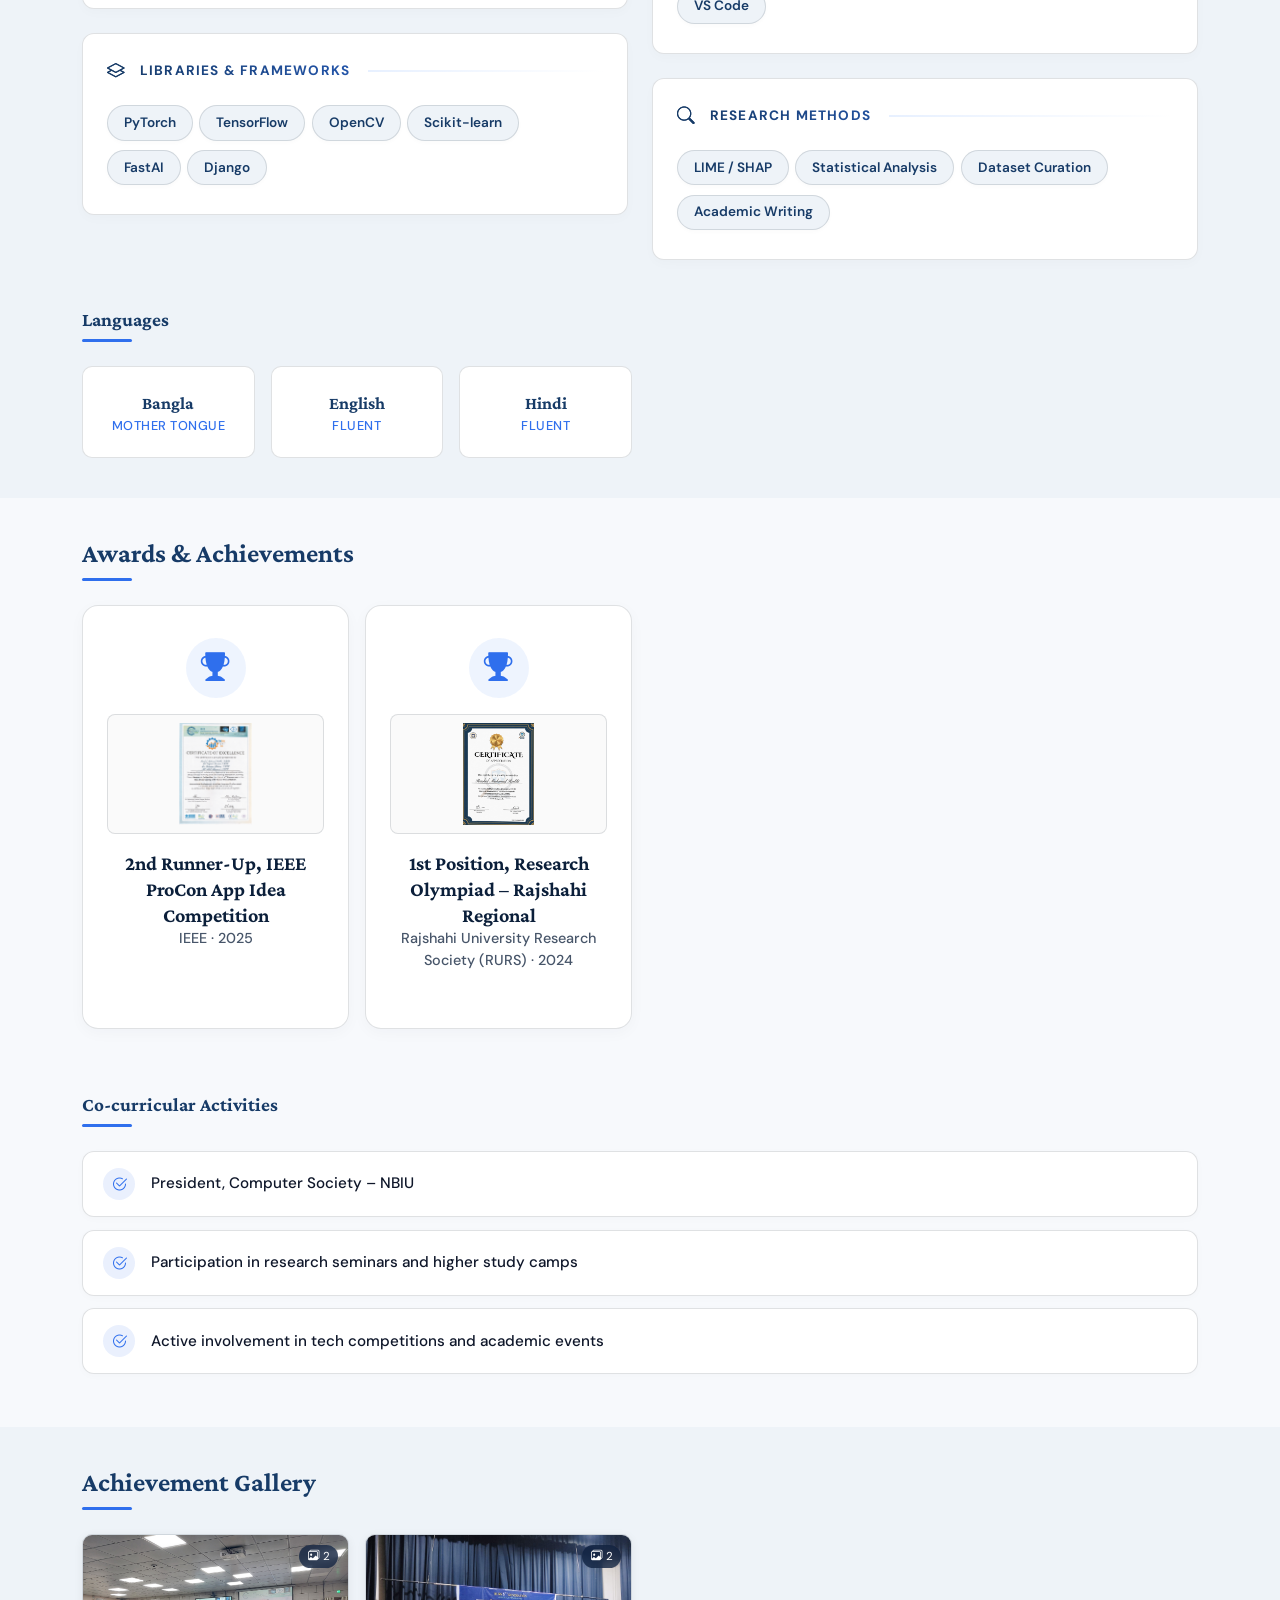
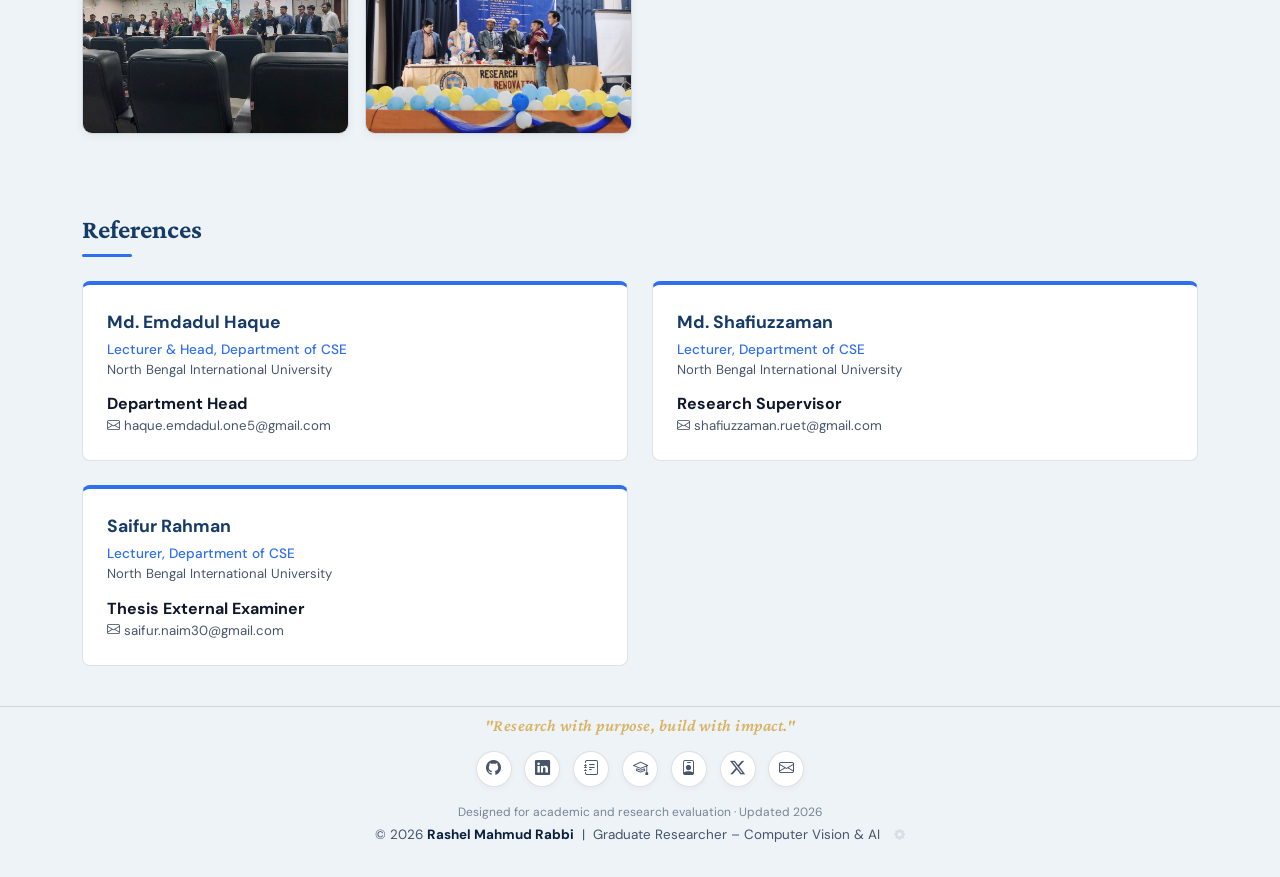
==== commit c92d0780: "fix: preserve decimal in stats counter animation to prevent CGPA truncation" ====
--- a/index.html
+++ b/index.html
@@ -931,15 +931,17 @@
       }
 
       // ── Stats Counter Animation ──
-      function animateCounter(el, target) {
+      function animateCounter(el, target, isDecimal) {
         const duration = 1500;
         const start = performance.now();
         const easeOut = t => 1 - Math.pow(1 - t, 3);
         function step(now) {
           const elapsed = now - start;
           const progress = Math.min(elapsed / duration, 1);
-          el.textContent = Math.round(easeOut(progress) * target);
+          const current = easeOut(progress) * target;
+          el.textContent = isDecimal ? current.toFixed(2) : Math.round(current);
           if (progress < 1) requestAnimationFrame(step);
+          else el.textContent = isDecimal ? target.toFixed(2) : target;
         }
         requestAnimationFrame(step);
       }
@@ -952,8 +954,10 @@
             if (entry.isIntersecting && !statsAnimated) {
               statsAnimated = true;
               statNums.forEach(el => {
-                const target = parseInt(el.textContent, 10) || 0;
-                if (target > 0) animateCounter(el, target);
+                const text = el.textContent;
+                const isDecimal = text.includes('.');
+                const target = parseFloat(text) || 0;
+                if (target > 0) animateCounter(el, target, isDecimal);
               });
               statsObserver.disconnect();
             }
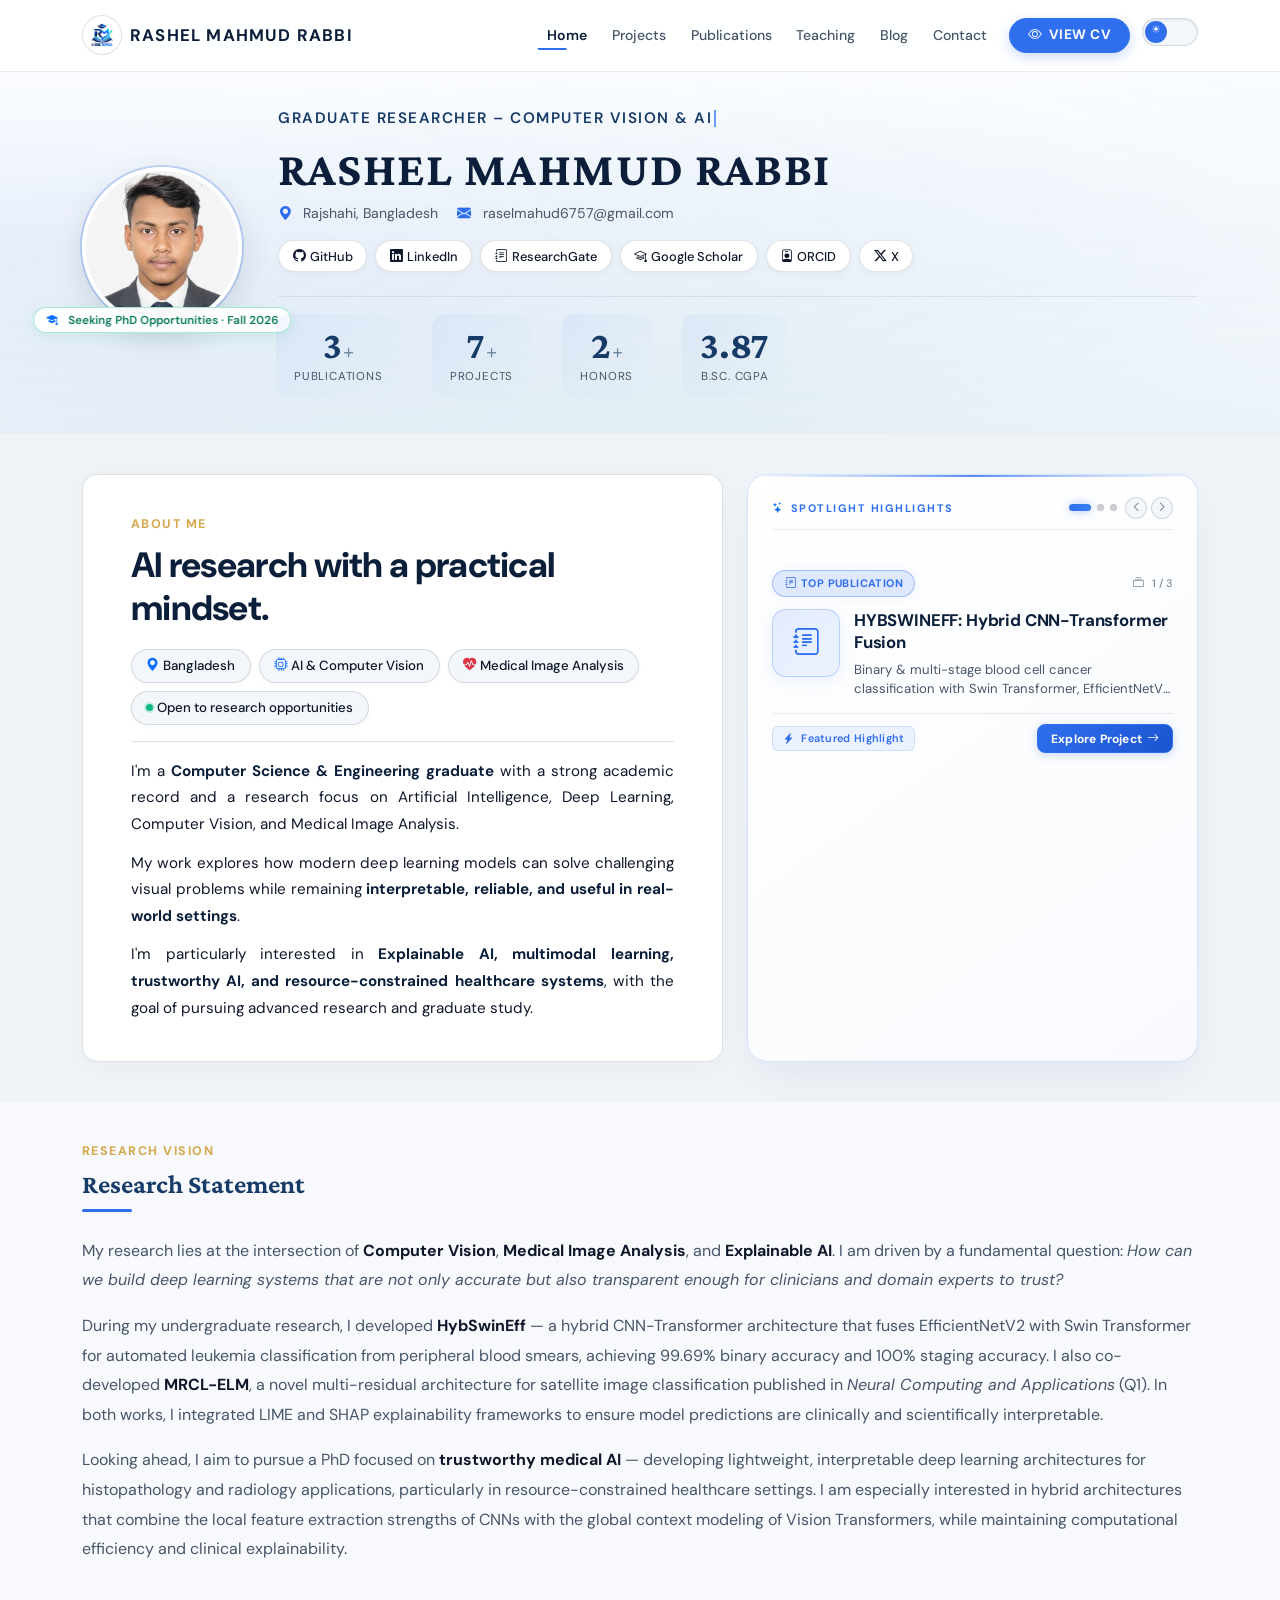
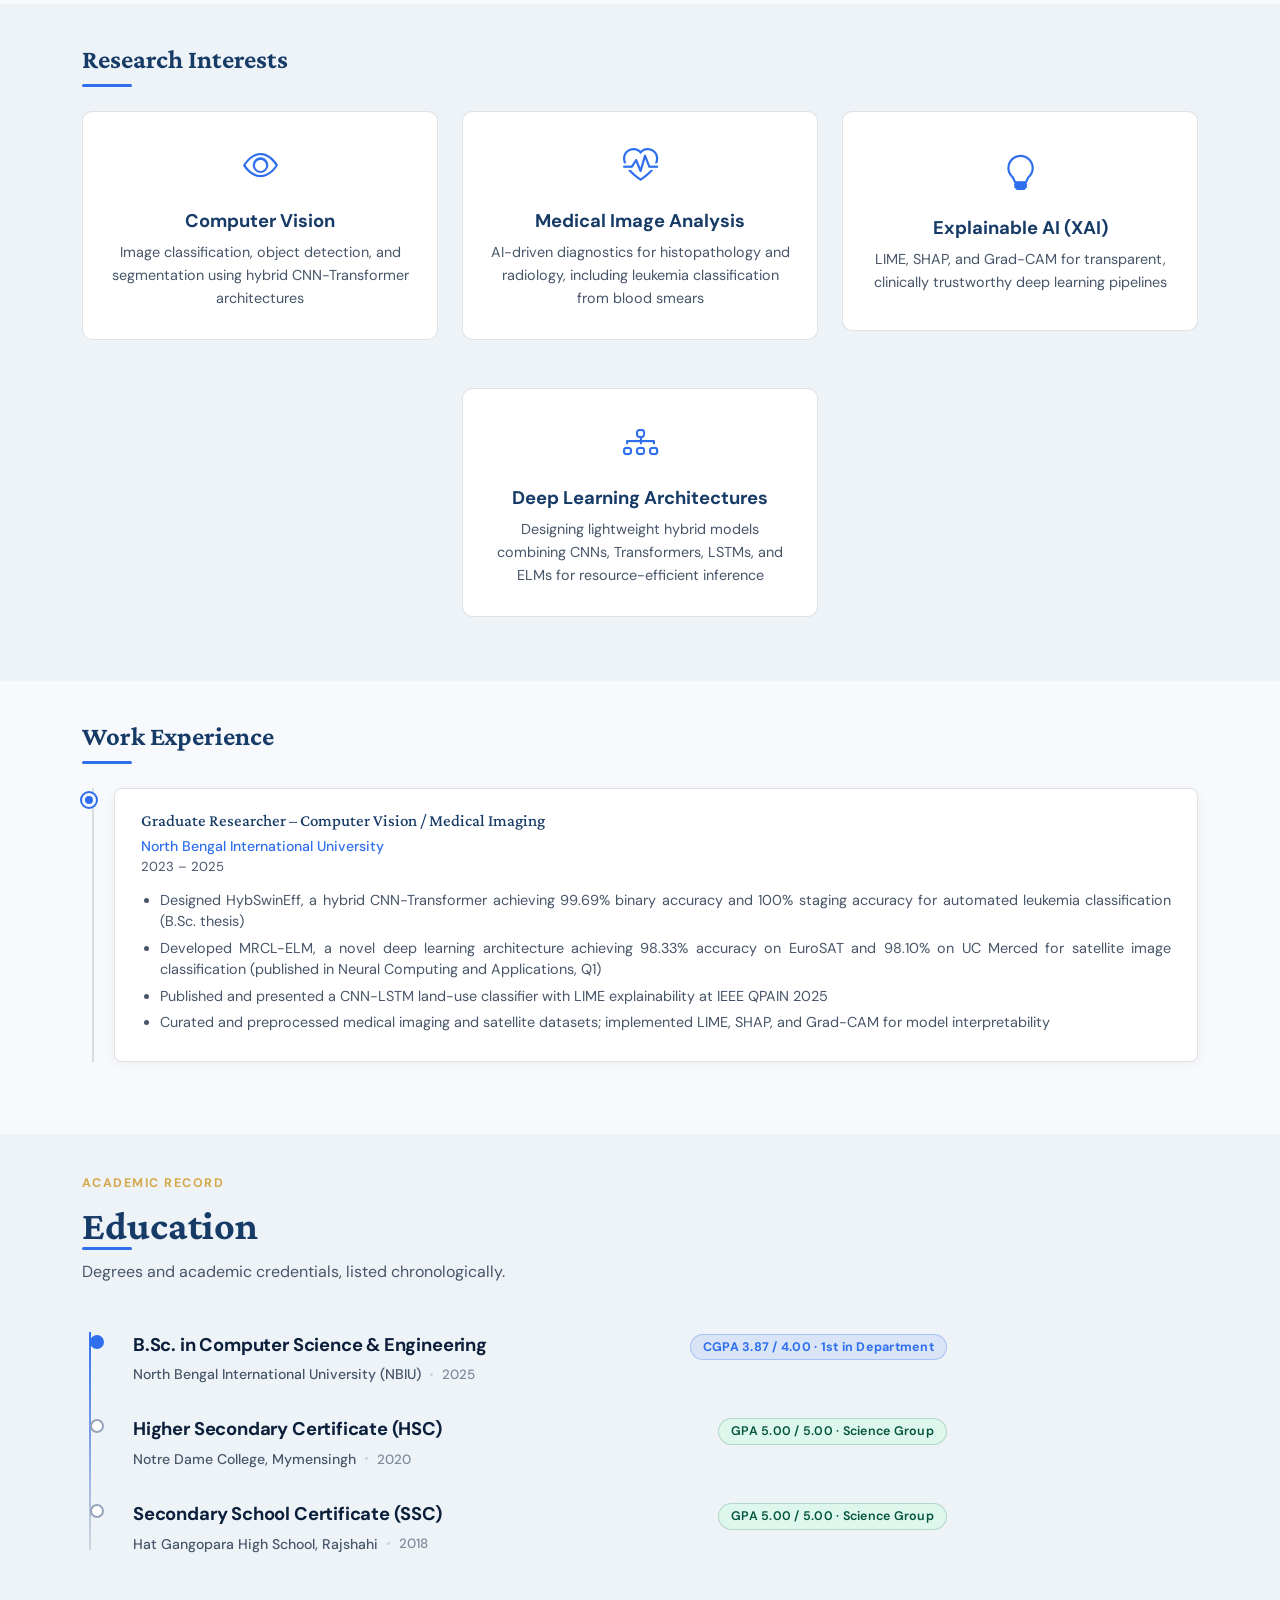
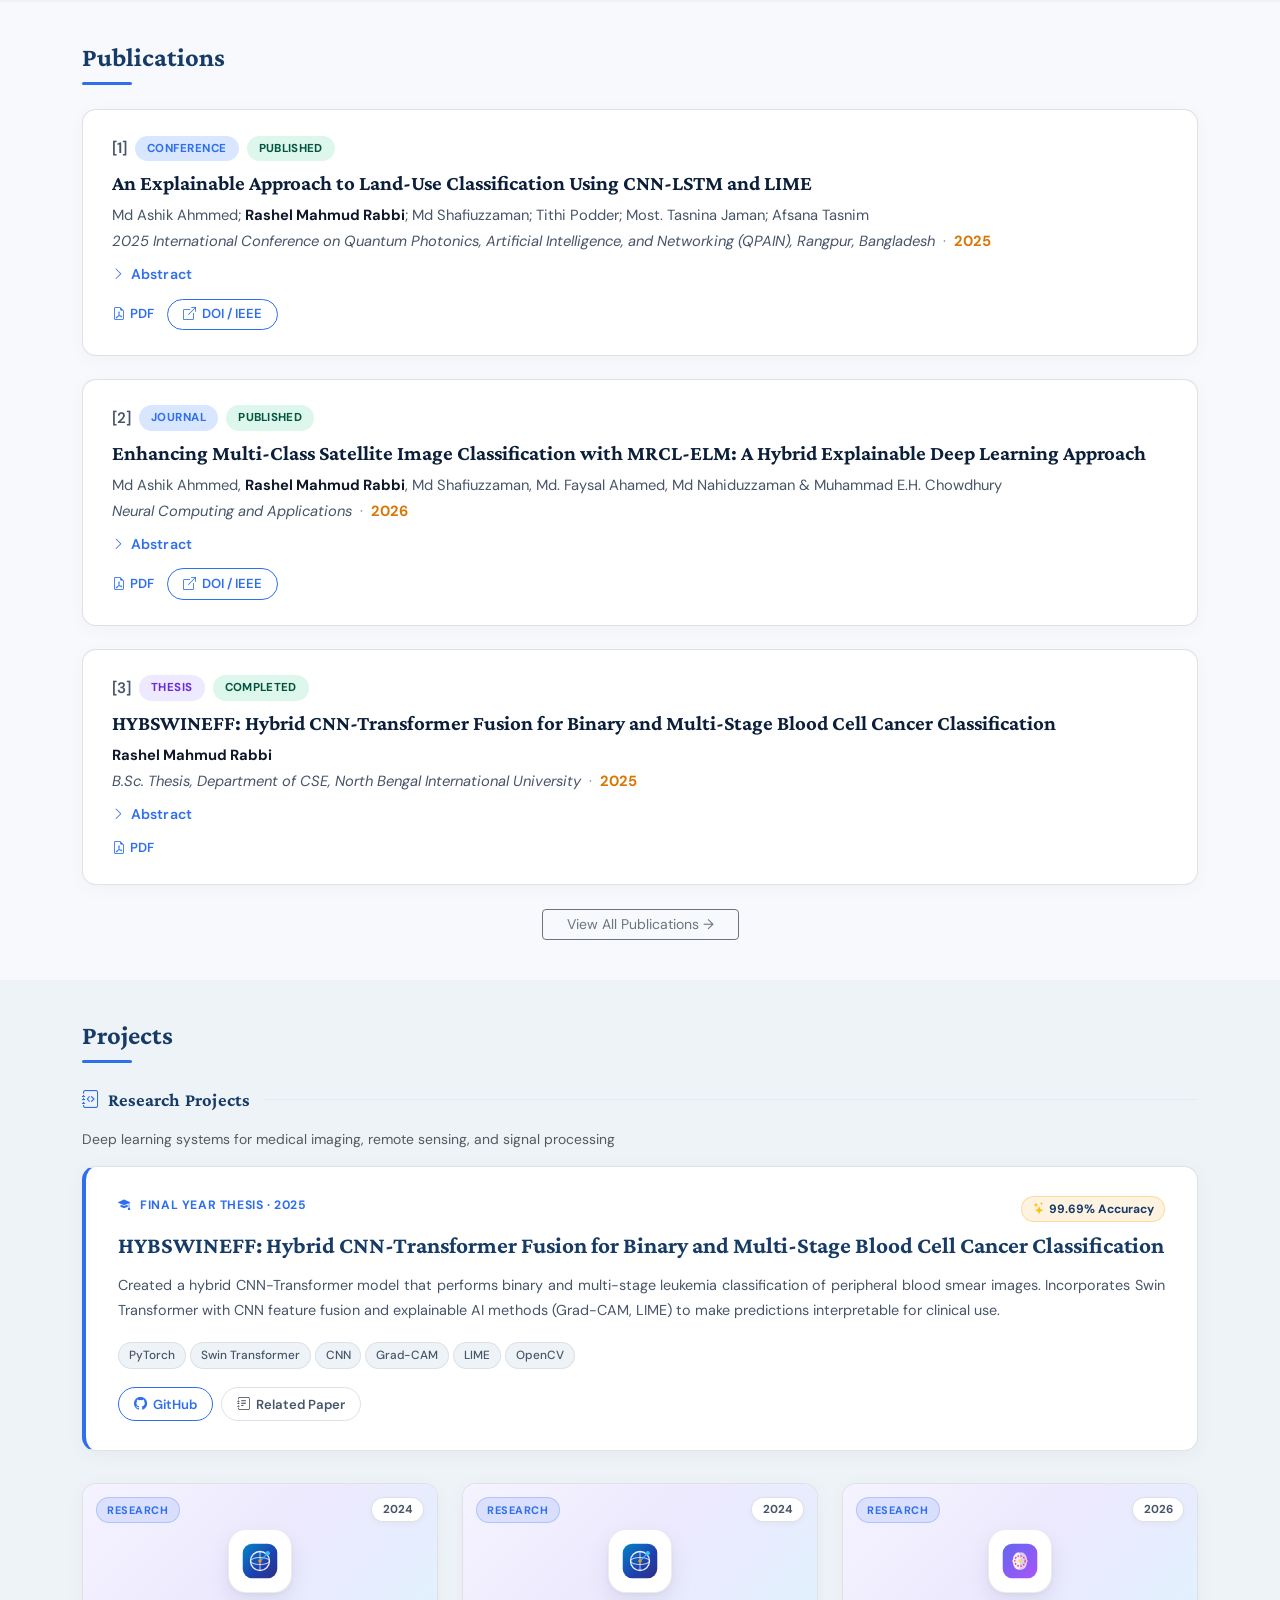
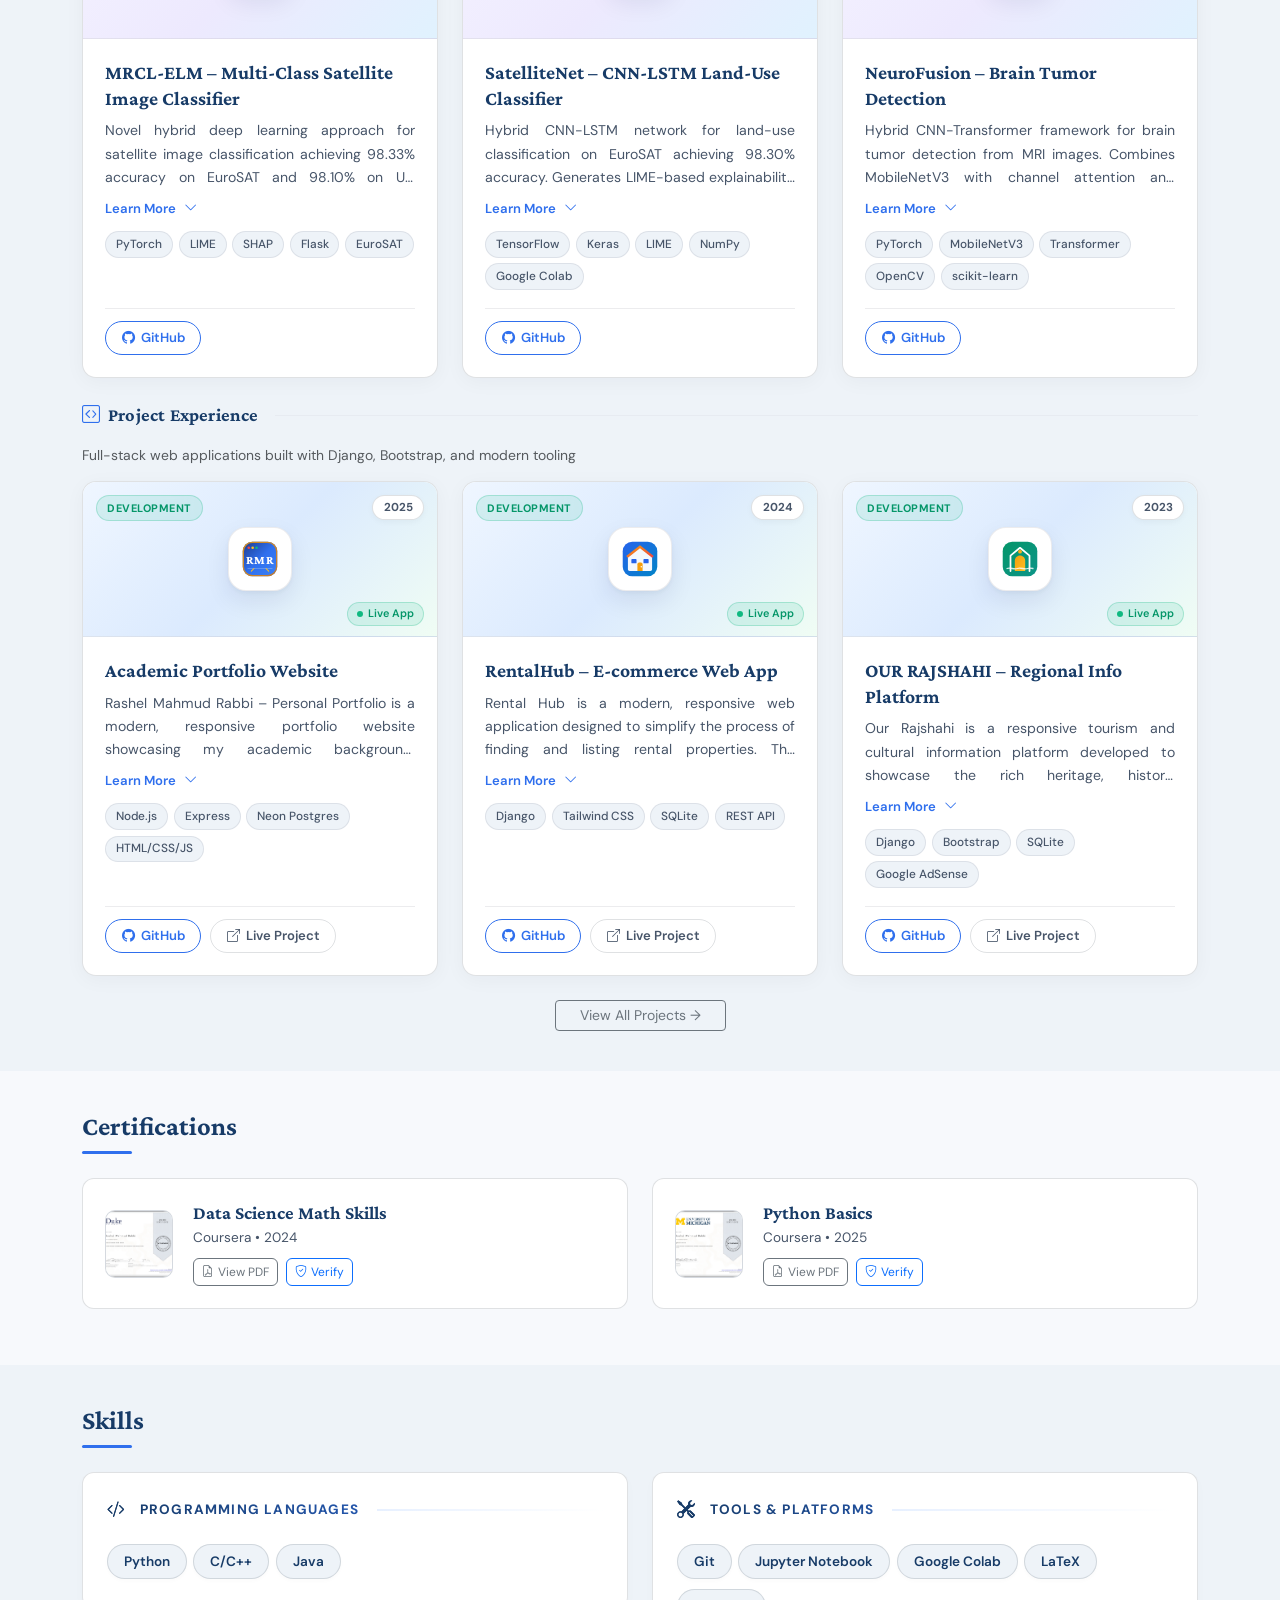
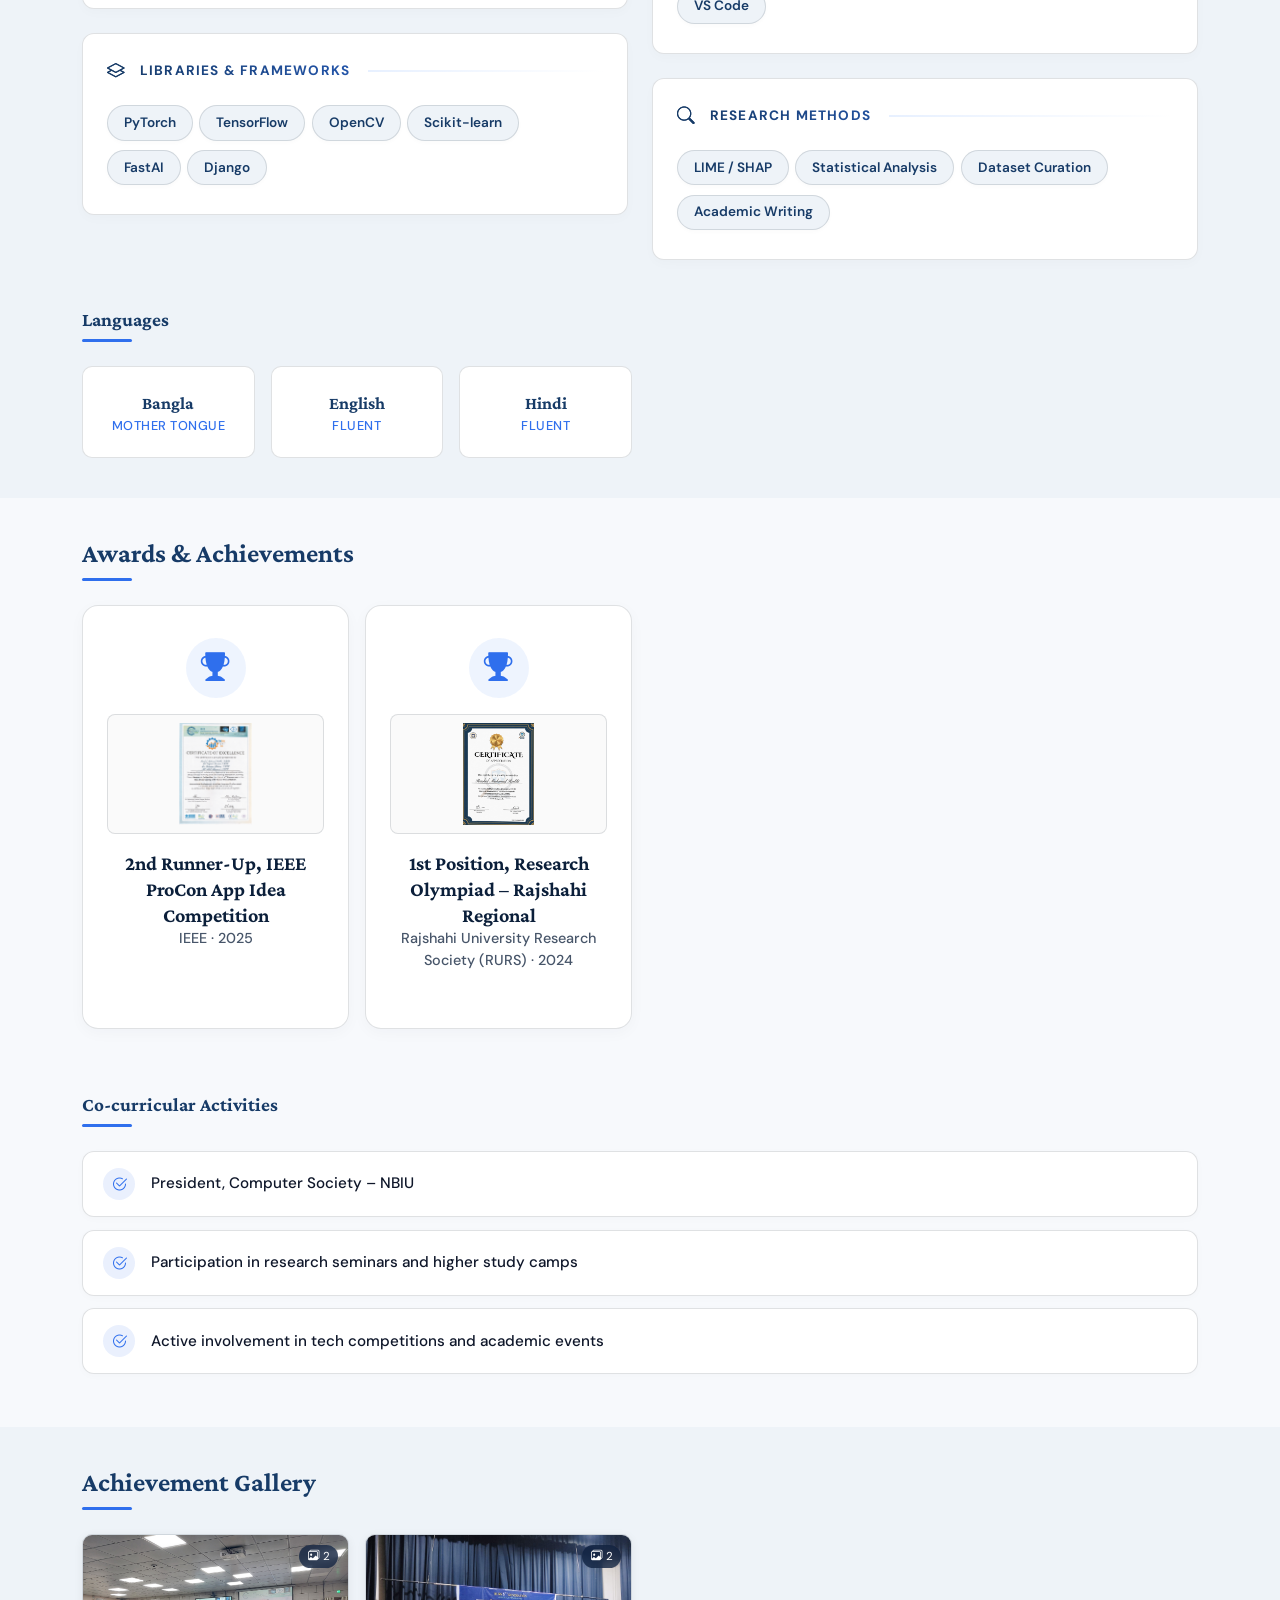
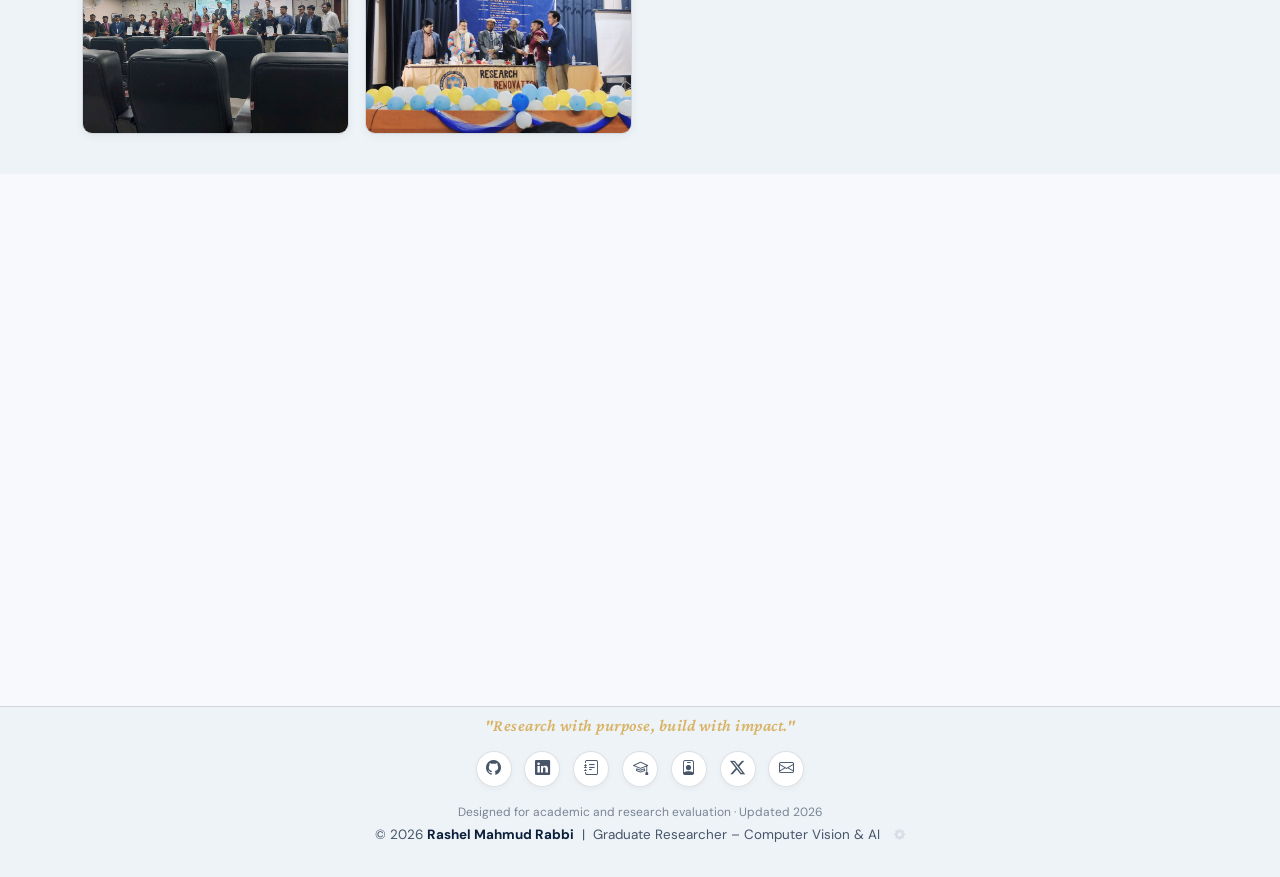
==== commit be6a8296: "refactor: remove page transition animation for standard instant navigation" ====
--- a/index.html
+++ b/index.html
@@ -107,9 +107,7 @@
   <div id="scrollProgress"></div>
 
   <!-- PAGE TRANSITION OVERLAY -->
-  <div class="page-transition-overlay" id="pageTransitionOverlay"></div>
-
-  <!-- PRELOADER REMOVED FOR INSTANT ACADEMIC ACCESSIBILITY -->
+<!-- PRELOADER REMOVED FOR INSTANT ACADEMIC ACCESSIBILITY -->
   <script>
     window.dismissPreloader = function () {};
   </script>
--- a/assets/css/styles.css
+++ b/assets/css/styles.css
@@ -5031,26 +5031,7 @@
   z-index: 1;
 }
 
-/* ── PAGE TRANSITION OVERLAY ── */
-.page-transition-overlay {
-  position: fixed;
-  inset: 0;
-  z-index: 999999;
-  background: var(--navy-deep);
-  transform: scaleX(0);
-  transform-origin: left center;
-  pointer-events: none;
-  transition: transform 0.45s cubic-bezier(0.86, 0, 0.07, 1);
-}
-
-.page-transition-overlay.active {
-  transform: scaleX(1);
-  pointer-events: all;
-}
-
-[data-theme="dark"] .page-transition-overlay {
-  background: #0D1522;
-}
+
 
 /* ── ANIMATED WAVE FOOTER DIVIDER ── */
 .wave-divider {
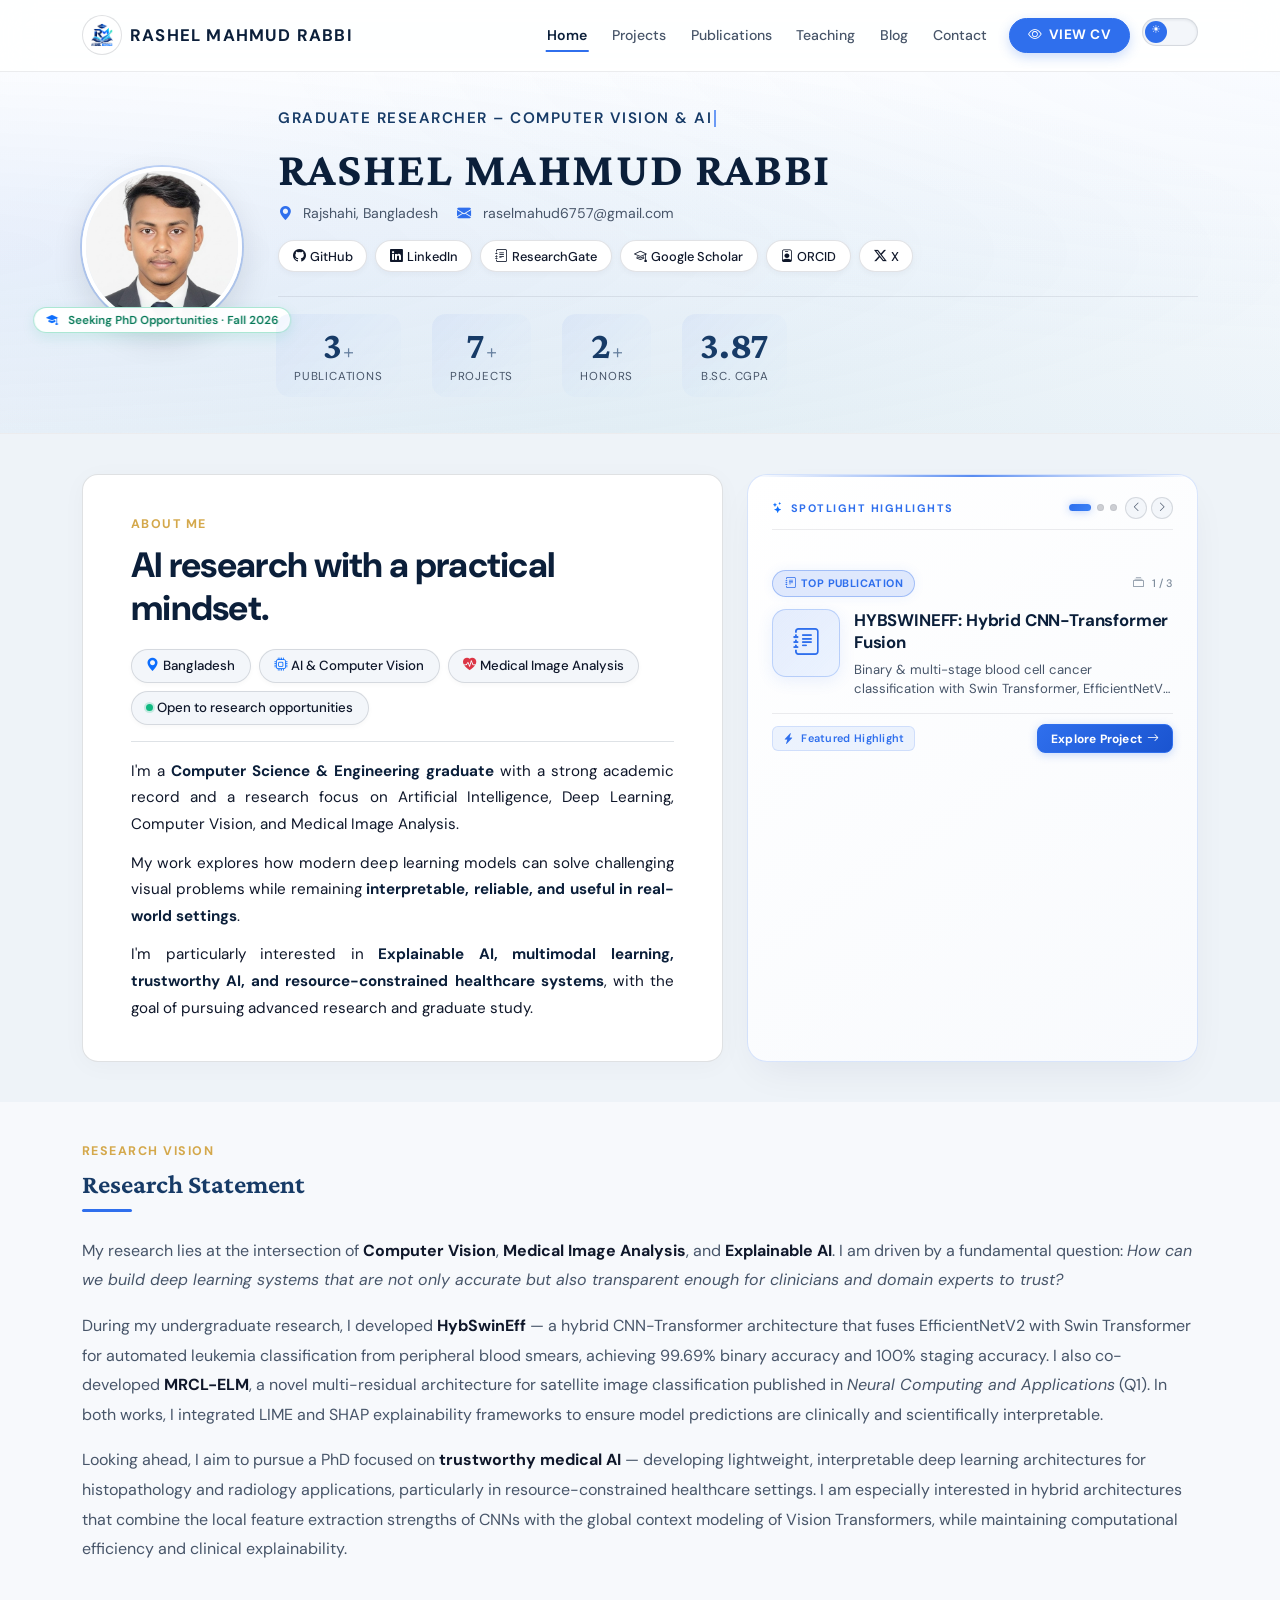
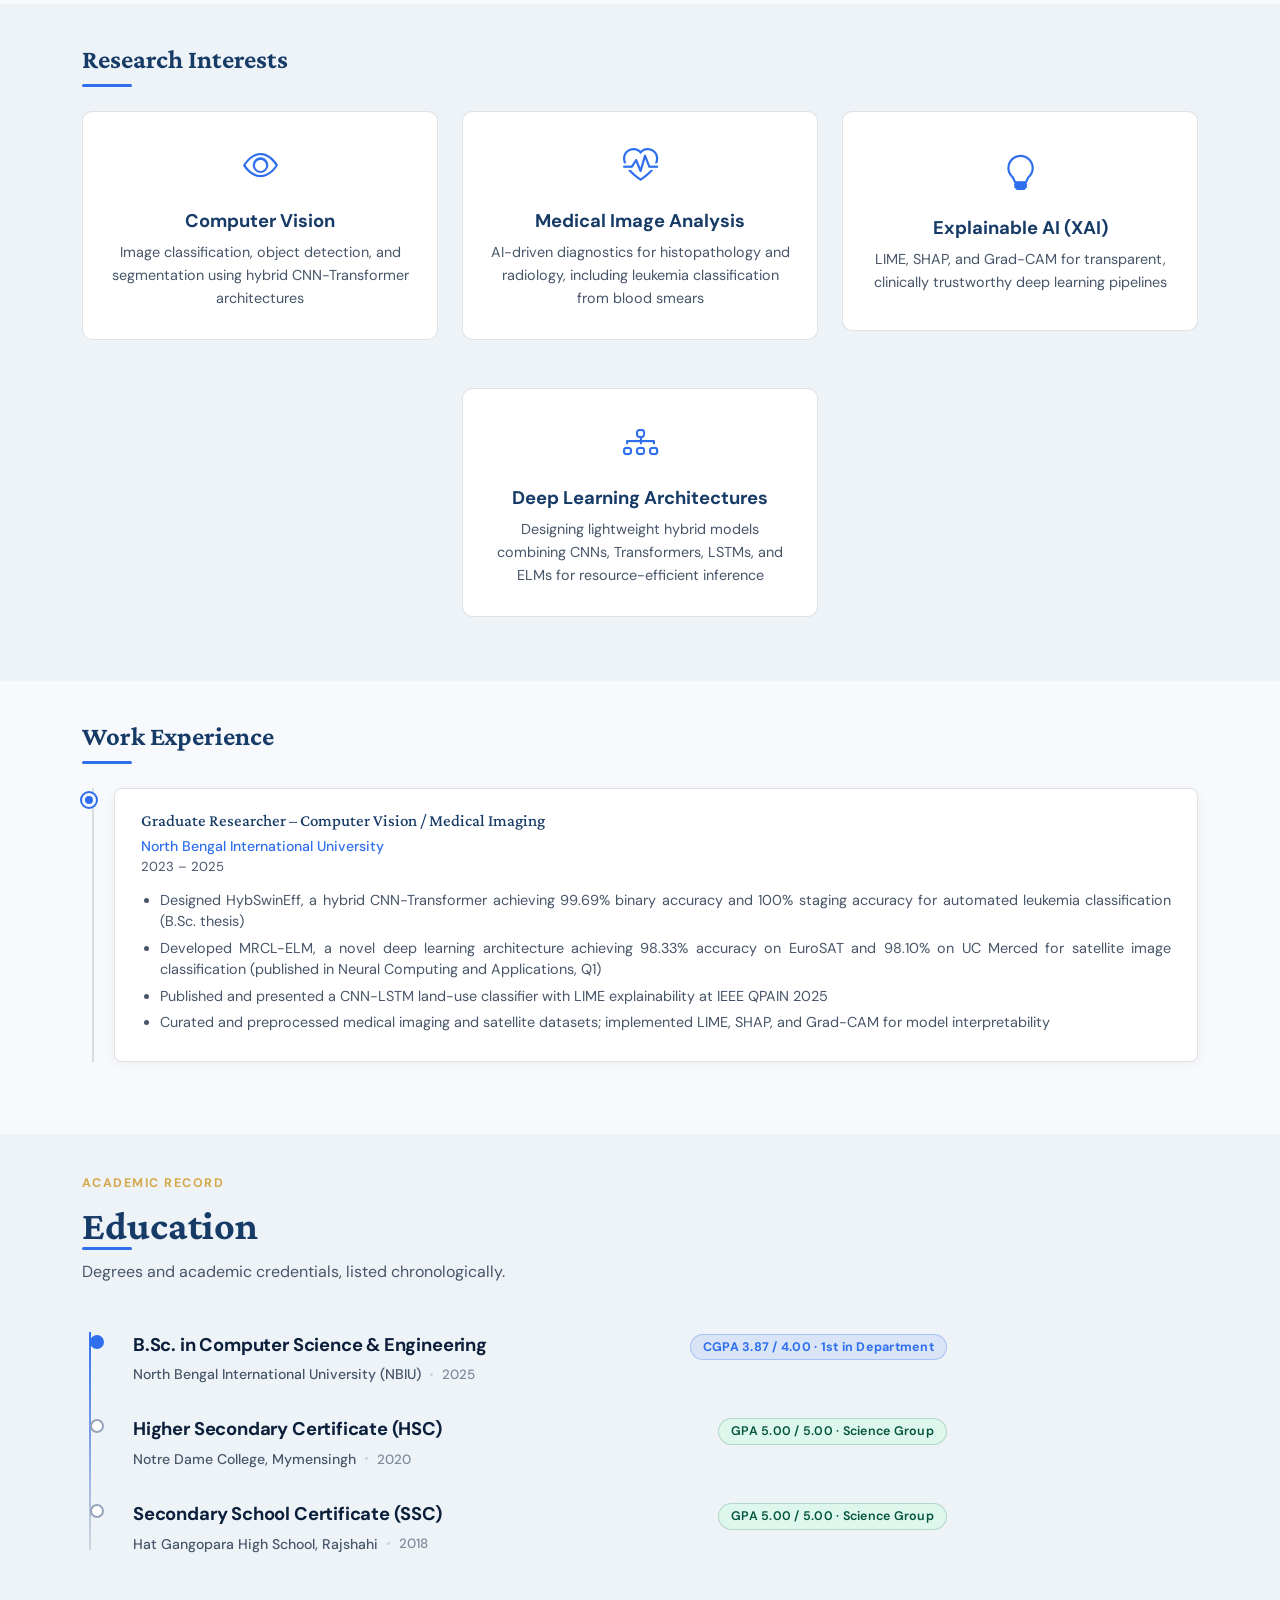
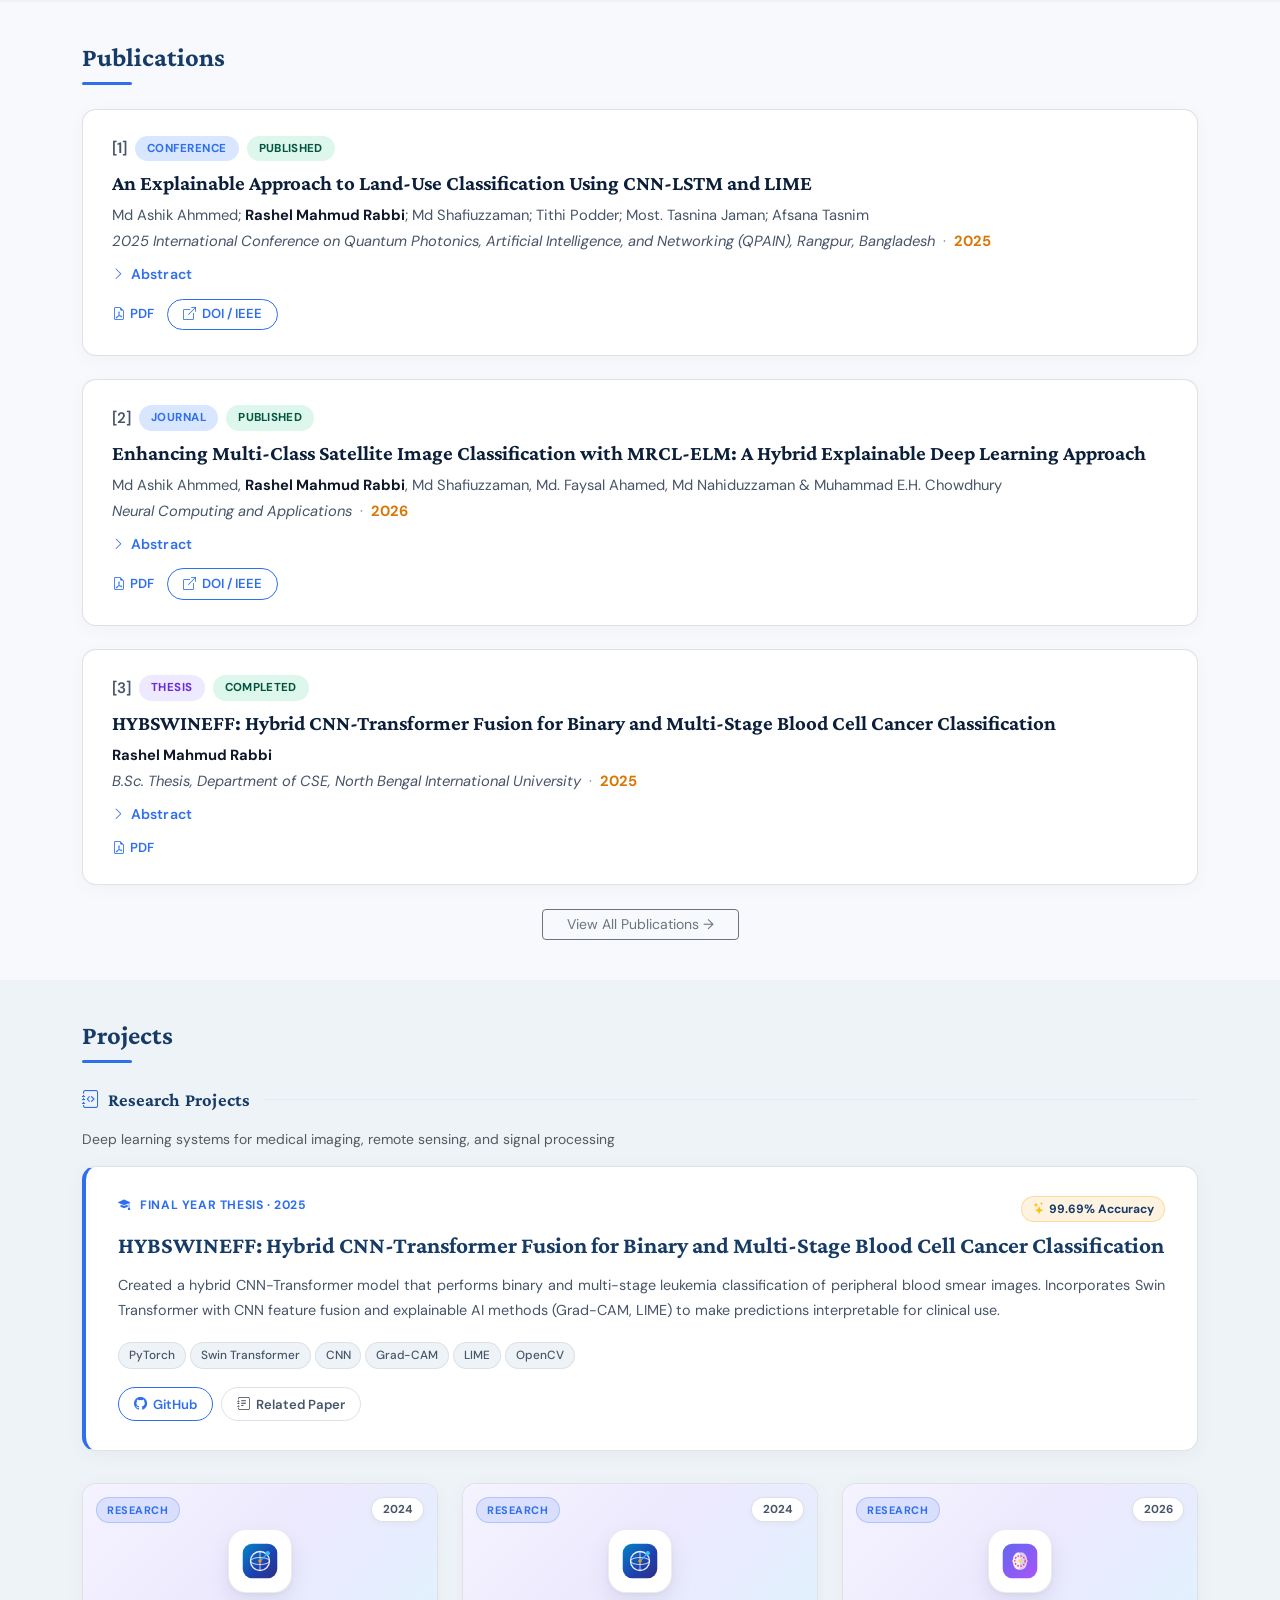
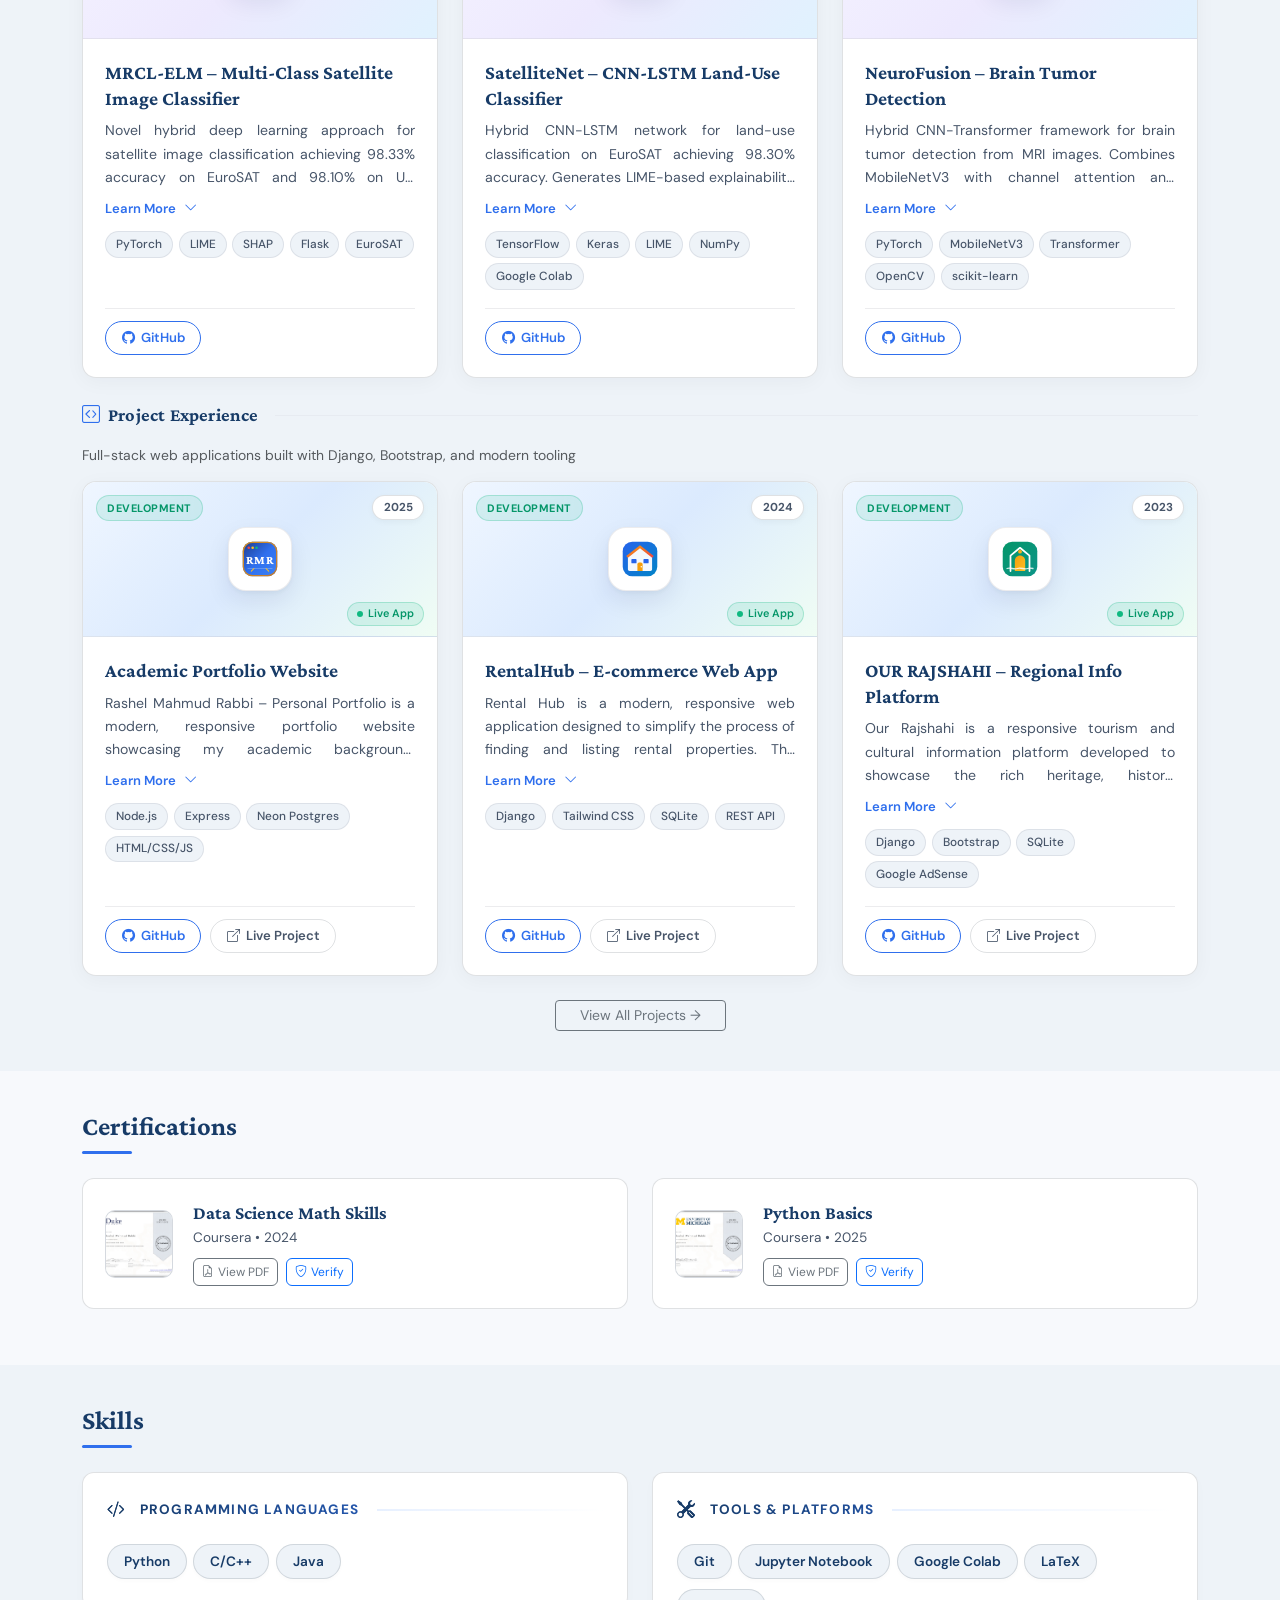
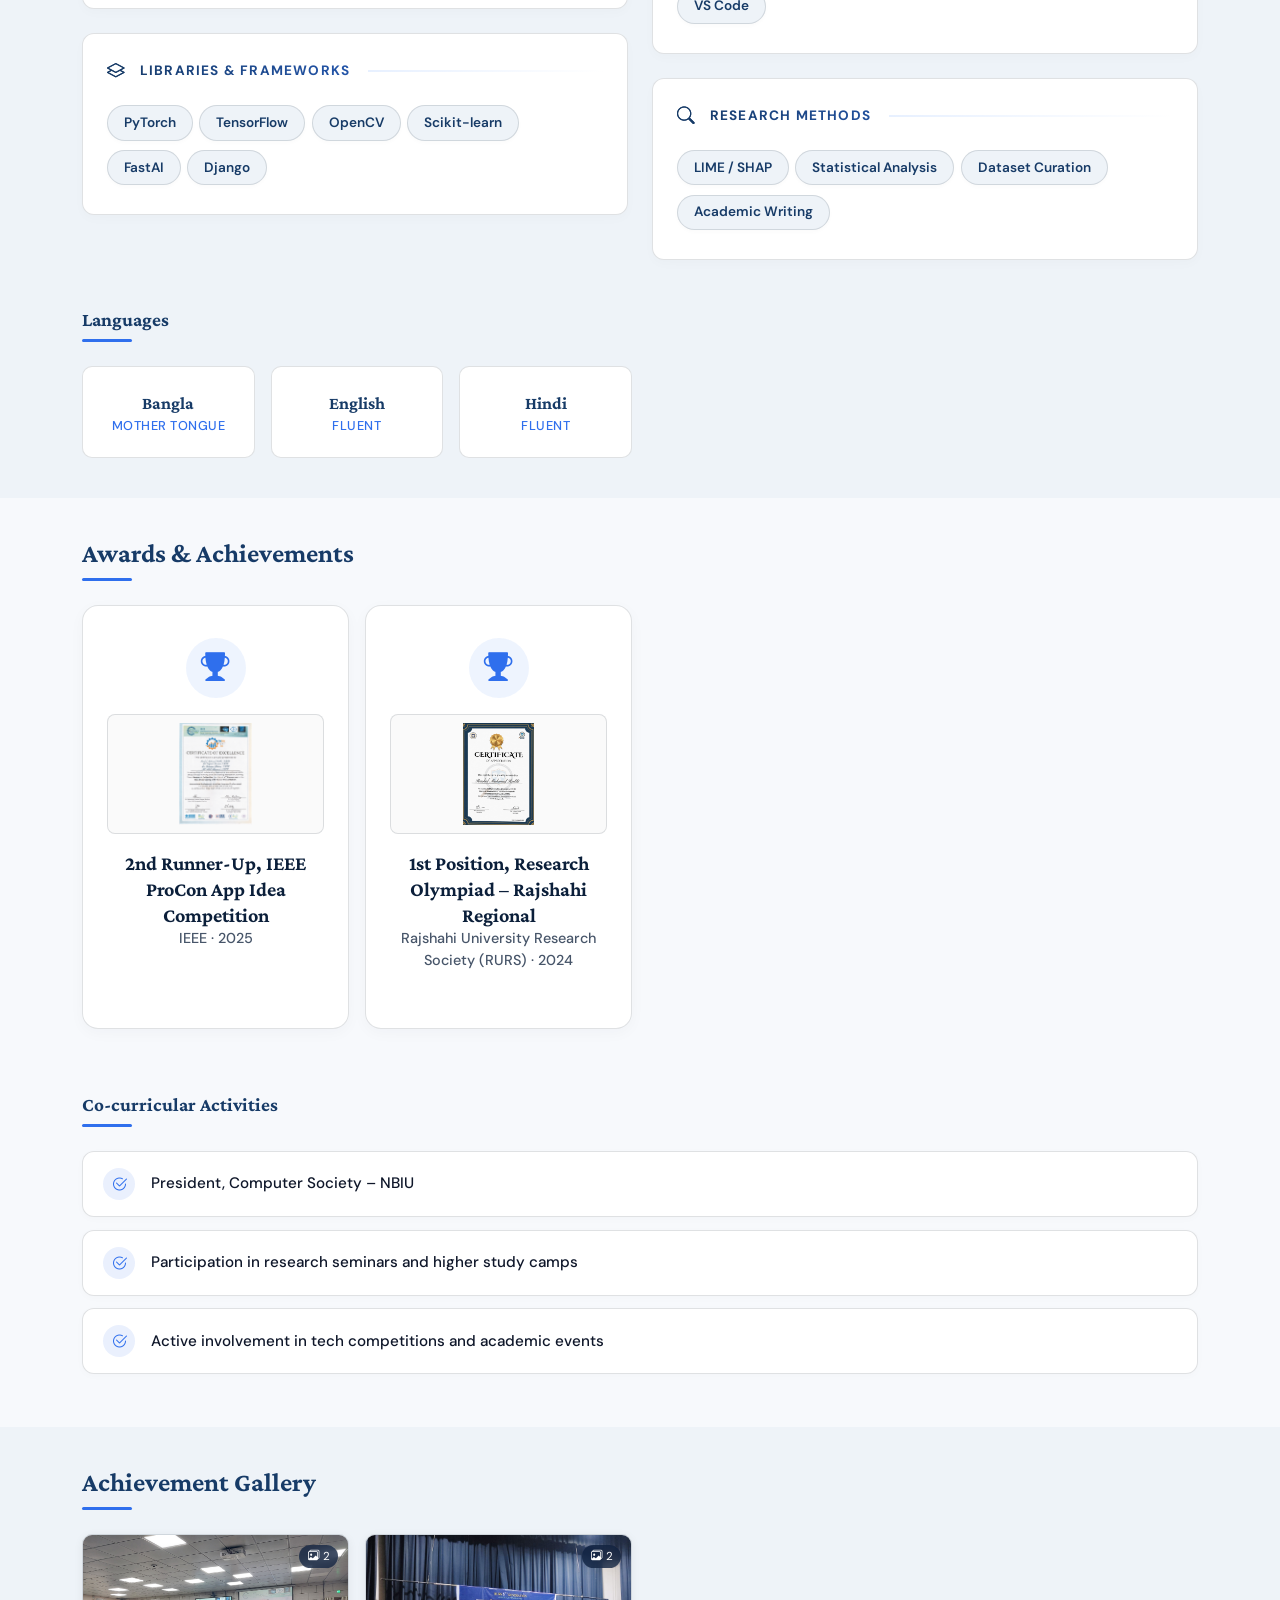
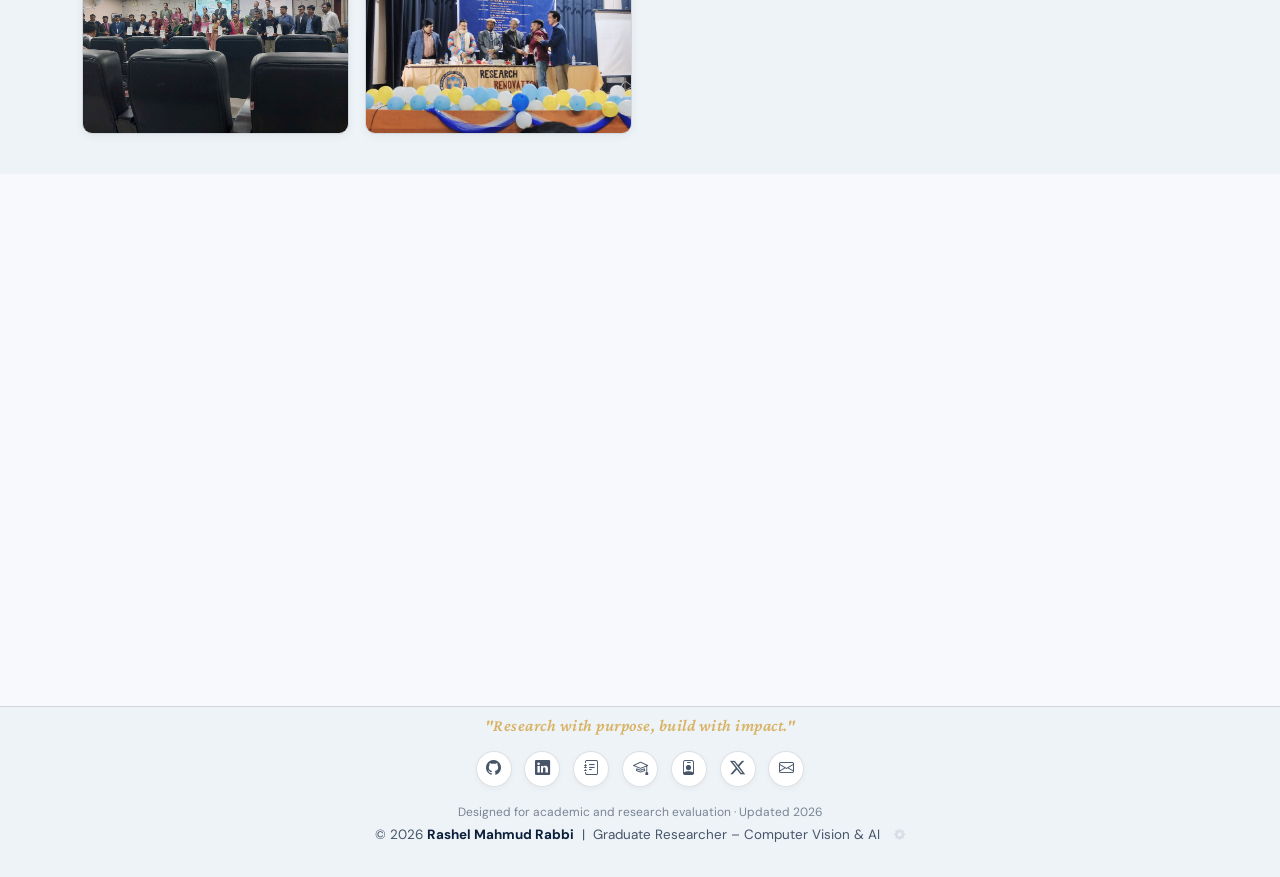
==== commit ee29b3d5: "content: update home page publication count to 2+ for academic strictness" ====
--- a/index.html
+++ b/index.html
@@ -189,7 +189,7 @@
 
             <div class="hero-stats">
               <div class="hero-stat">
-                <div class="hero-stat-num">3</div>
+                <div class="hero-stat-num">2<span style="font-size: 1.2rem; color: var(--gold);">+</span></div>
                 <div class="hero-stat-label">Publications</div>
               </div>
               <div class="hero-stat">
--- a/assets/css/styles.css
+++ b/assets/css/styles.css
@@ -5074,38 +5074,6 @@
   100% { transform: translateX(20px); }
 }
 
-/* ── ANIMATED NAV UNDERLINE ── */
-.navbar .nav-link {
-  position: relative;
-  overflow: hidden;
-}
-
-.navbar .nav-link::after {
-  content: '';
-  position: absolute;
-  bottom: 2px;
-  left: 50%;
-  width: 0;
-  height: 2px;
-  background: var(--gold);
-  border-radius: 2px;
-  transition: width 0.35s cubic-bezier(0.22, 1, 0.36, 1), left 0.35s cubic-bezier(0.22, 1, 0.36, 1);
-}
-
-.navbar .nav-link:hover::after,
-.navbar .nav-link.active::after {
-  width: 70%;
-  left: 15%;
-}
-
-.navbar .nav-link.active {
-  background: transparent !important;
-}
-
-[data-theme="dark"] .navbar .nav-link.active {
-  background: transparent !important;
-}
-
 
 /* ── CONTACT CARD ── */
 .contact-card:hover {
@@ -5271,48 +5239,57 @@
 .contact-form-card {
   background: var(--surface);
   border: 1px solid var(--line);
-  border-radius: 16px;
-  padding: 2.2rem;
-  box-shadow: 0 12px 40px rgba(11, 31, 58, 0.06);
+  border-radius: 20px;
+  padding: 2.5rem;
+  box-shadow: 0 16px 40px rgba(11, 31, 58, 0.04), 0 0 0 1px rgba(255,255,255,0.5) inset;
+  position: relative;
+  overflow: hidden;
+}
+.contact-form-card::before {
+  content: '';
+  position: absolute;
+  top: 0; left: 0; right: 0; height: 6px;
+  background: linear-gradient(90deg, var(--gold), #78a9ff);
 }
 [data-theme="dark"] .contact-form-card {
   background: var(--surface);
-  border-color: var(--line);
-  box-shadow: 0 12px 40px rgba(0, 0, 0, 0.45);
+  border-color: rgba(255, 255, 255, 0.08);
+  box-shadow: 0 16px 40px rgba(0, 0, 0, 0.5), 0 0 0 1px rgba(255,255,255,0.02) inset;
 }
 .contact-input-field {
   background: var(--surface-2);
   border: 1.5px solid var(--line);
   color: var(--text-dark);
-  border-radius: 10px;
-  padding: 0.75rem 1rem;
+  border-radius: 12px;
+  padding: 0.85rem 1.1rem;
   font-size: 0.95rem;
-  transition: border-color 0.2s ease, box-shadow 0.2s ease;
+  transition: all 0.3s cubic-bezier(0.165, 0.84, 0.44, 1);
   width: 100%;
 }
 .contact-input-field:focus {
   outline: none;
   border-color: var(--gold);
-  box-shadow: 0 0 0 3px rgba(47, 111, 237, 0.15);
+  box-shadow: 0 0 0 4px rgba(47, 111, 237, 0.12);
   background: var(--surface);
   color: var(--text-dark);
+  transform: translateY(-2px);
 }
 [data-theme="dark"] .contact-input-field {
-  background: var(--surface-2);
+  background: rgba(255,255,255,0.03);
   color: var(--ink);
-  border-color: var(--line);
+  border-color: rgba(255,255,255,0.1);
 }
 [data-theme="dark"] .contact-input-field:focus {
   background: var(--surface);
   color: #ffffff;
   border-color: var(--gold);
-  box-shadow: 0 0 0 3px rgba(120, 169, 255, 0.2);
+  box-shadow: 0 0 0 4px rgba(120, 169, 255, 0.15);
 }
 .contact-label {
-  font-size: 0.85rem;
-  font-weight: 600;
+  font-size: 0.78rem;
+  font-weight: 700;
   text-transform: uppercase;
-  letter-spacing: 0.5px;
+  letter-spacing: 1px;
   color: var(--text-mid);
   margin-bottom: 0.4rem;
   display: block;
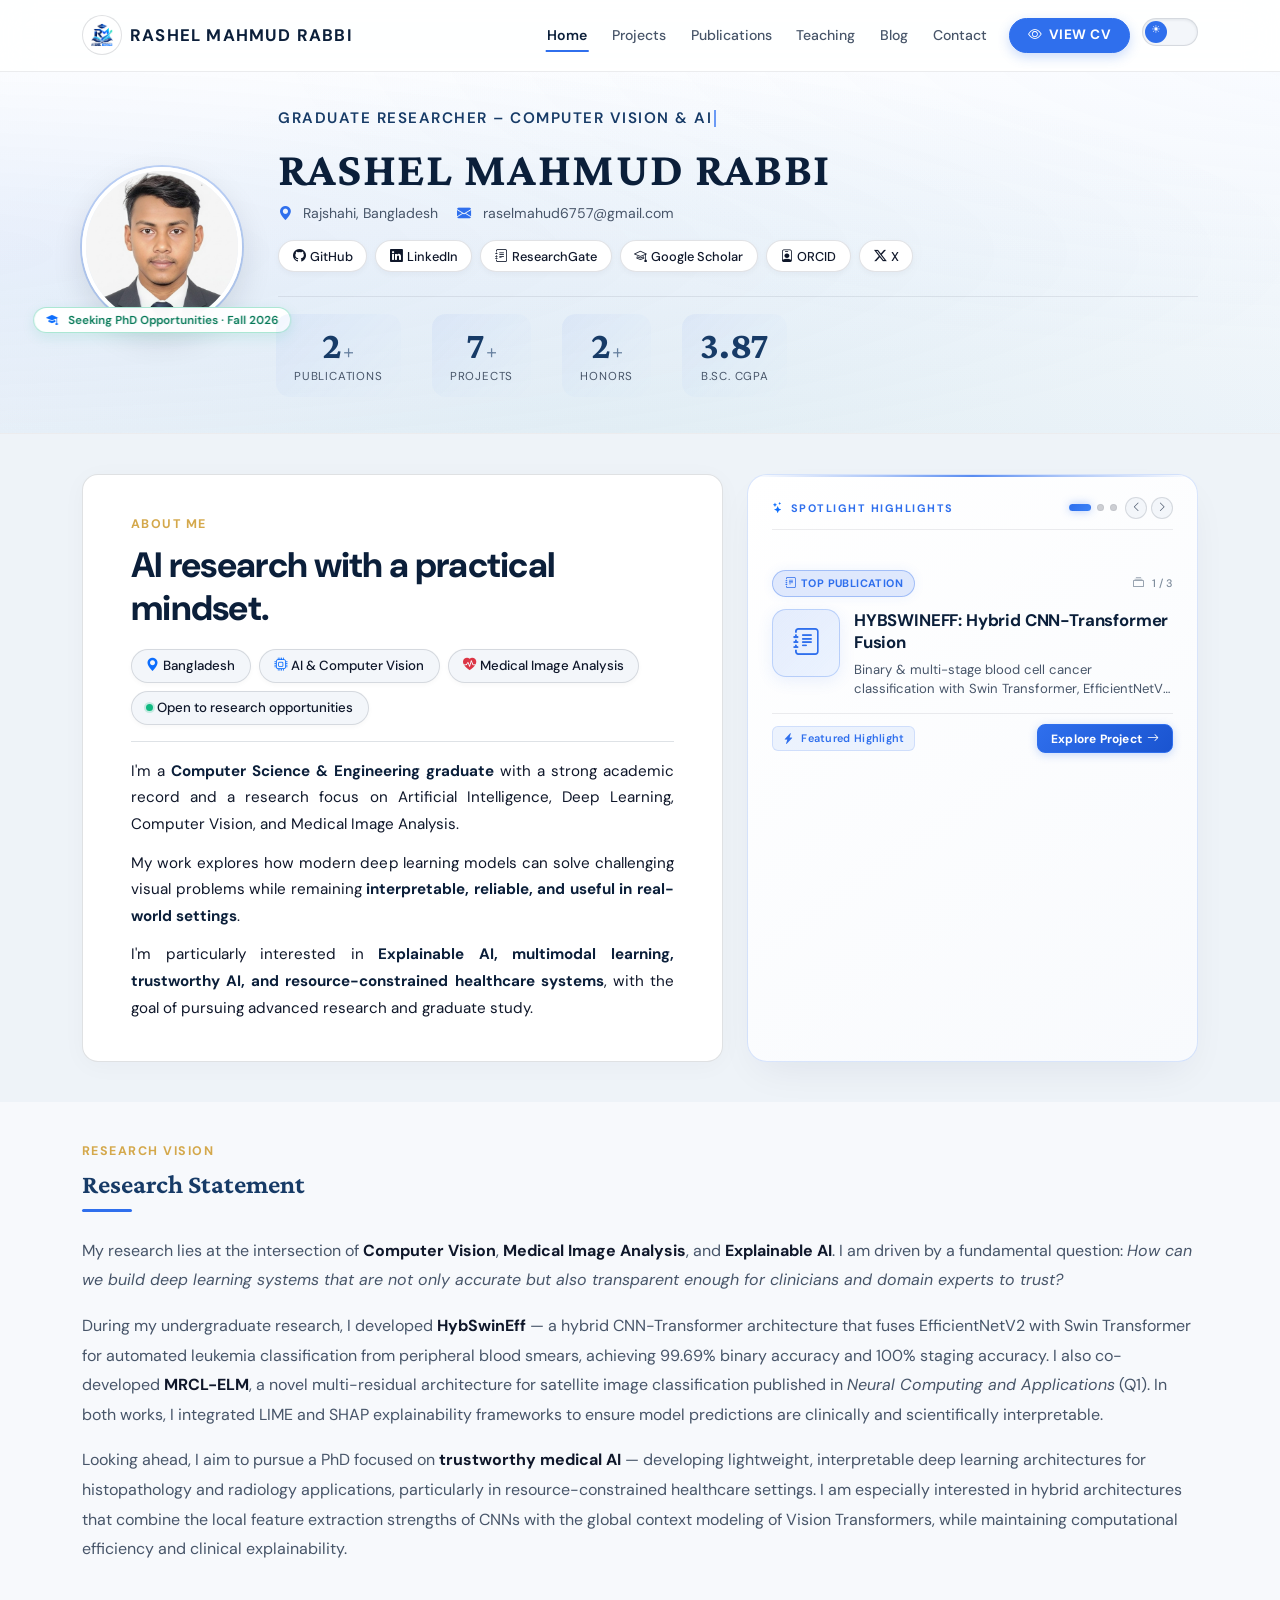
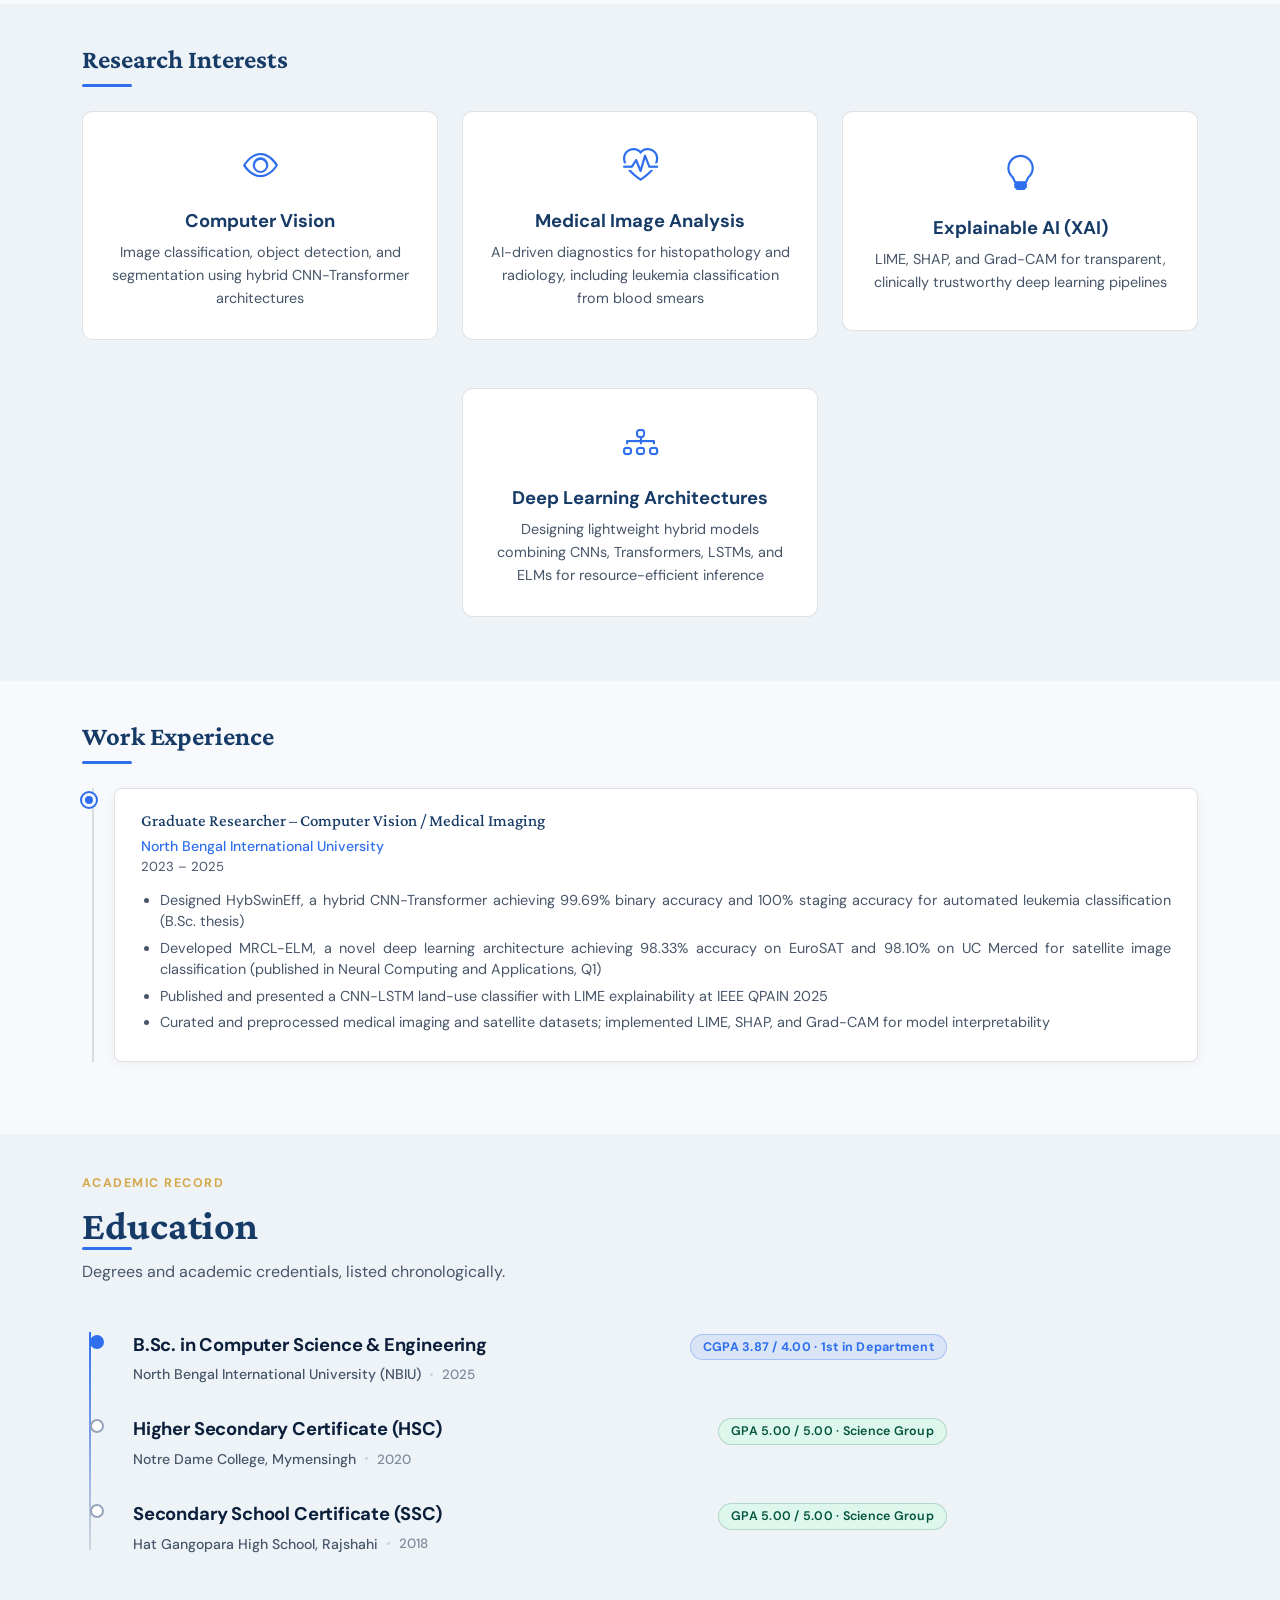
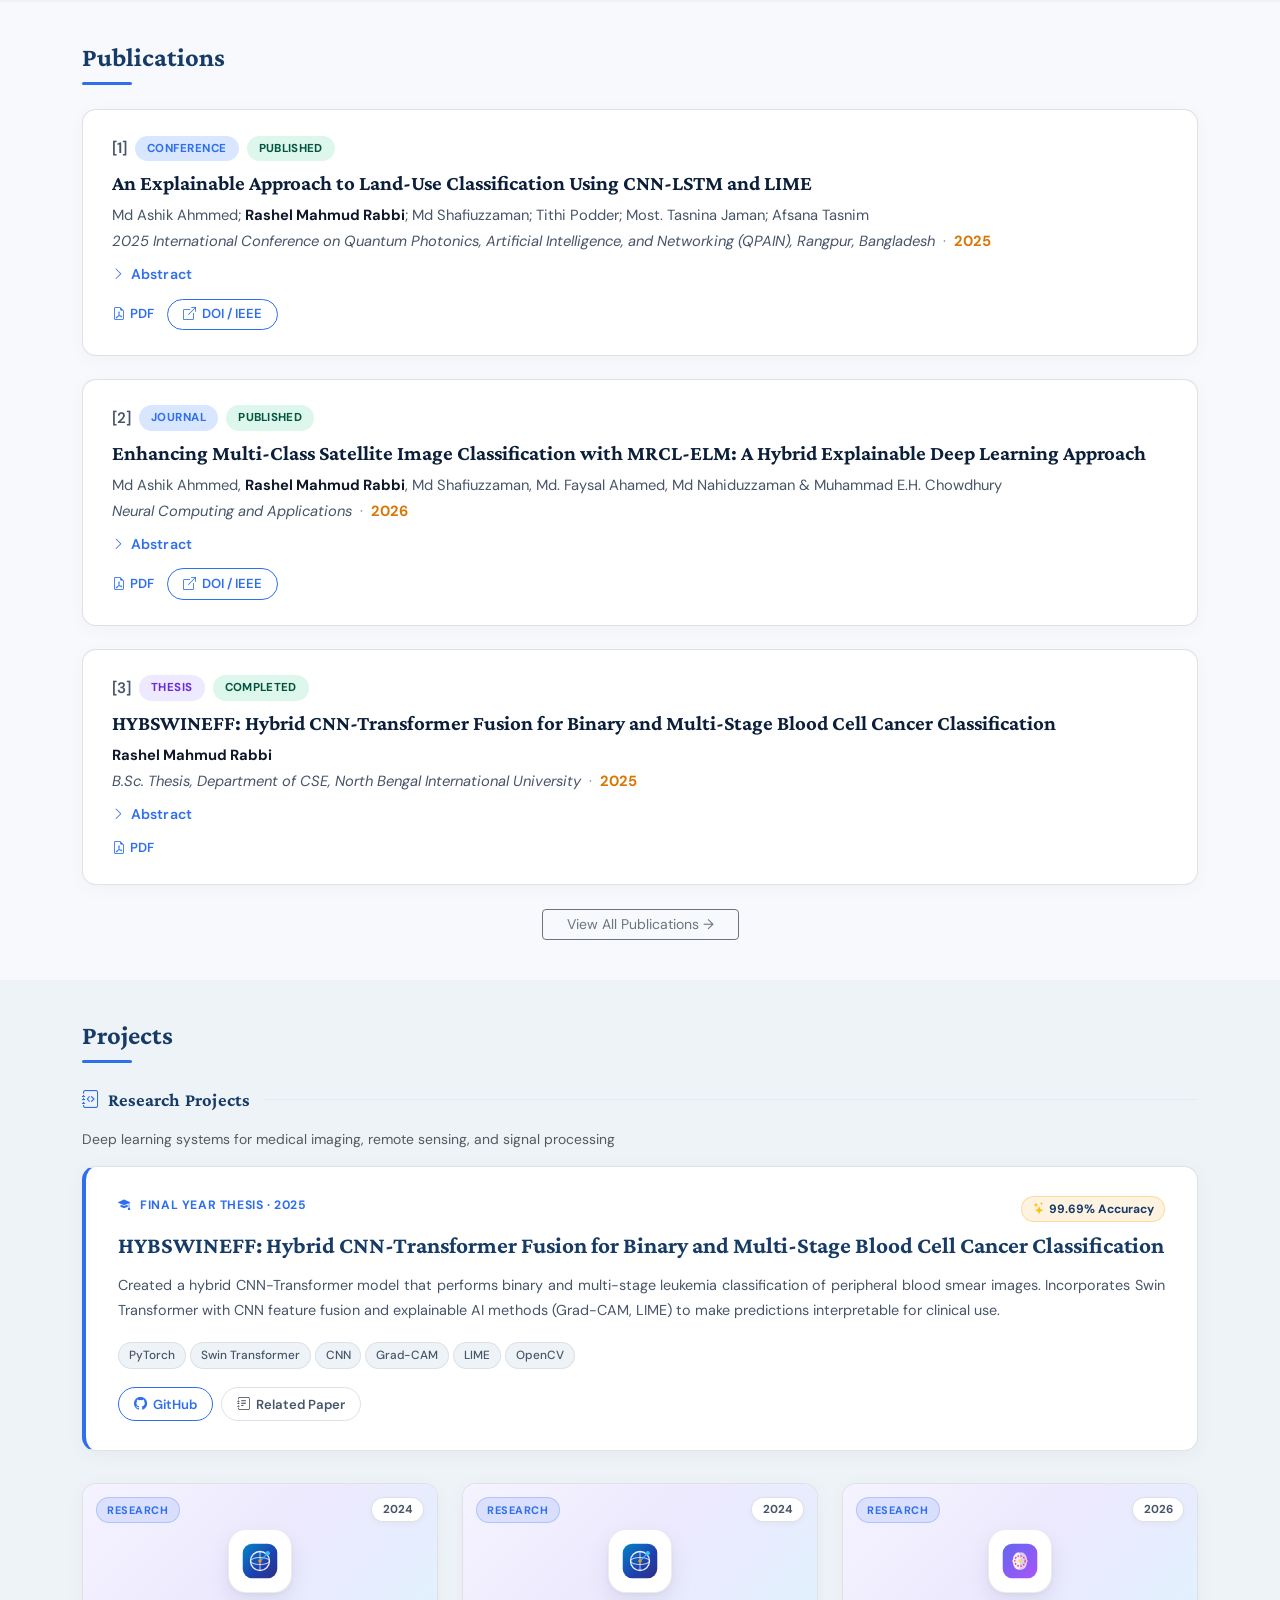
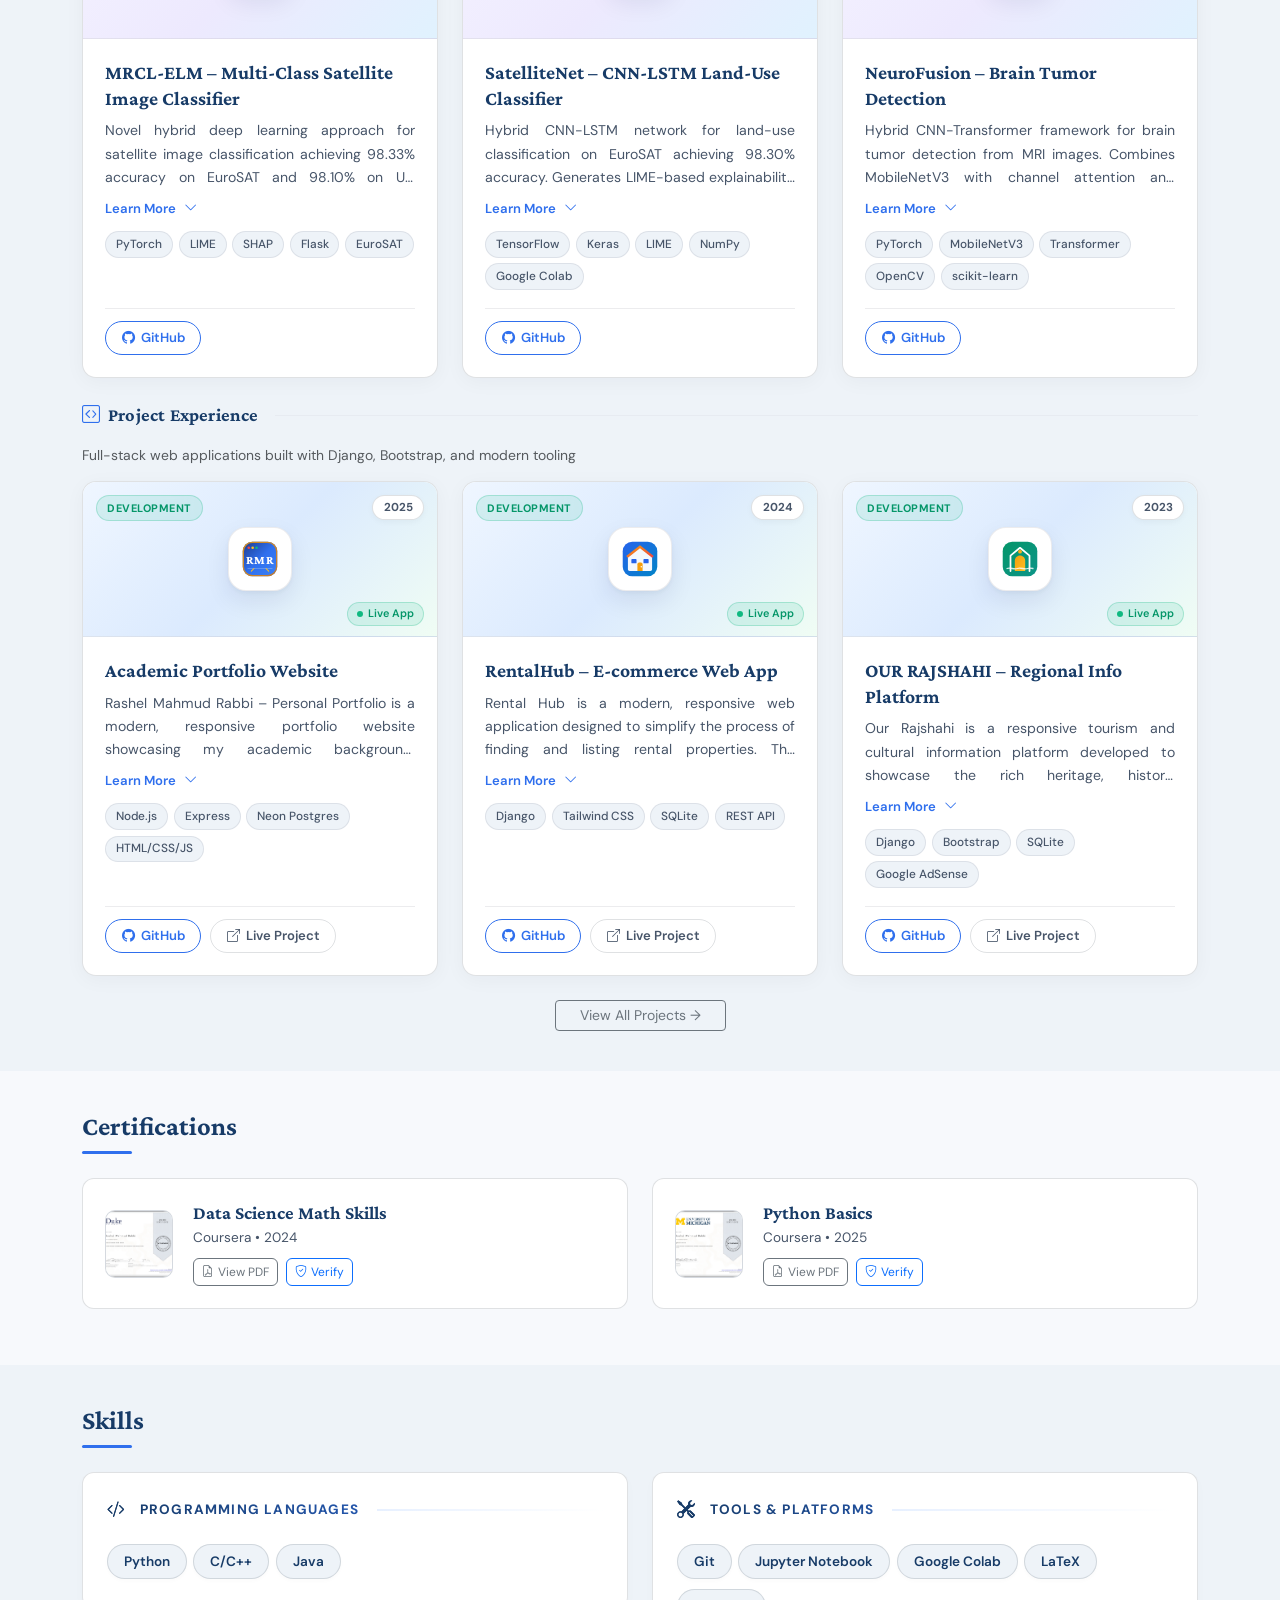
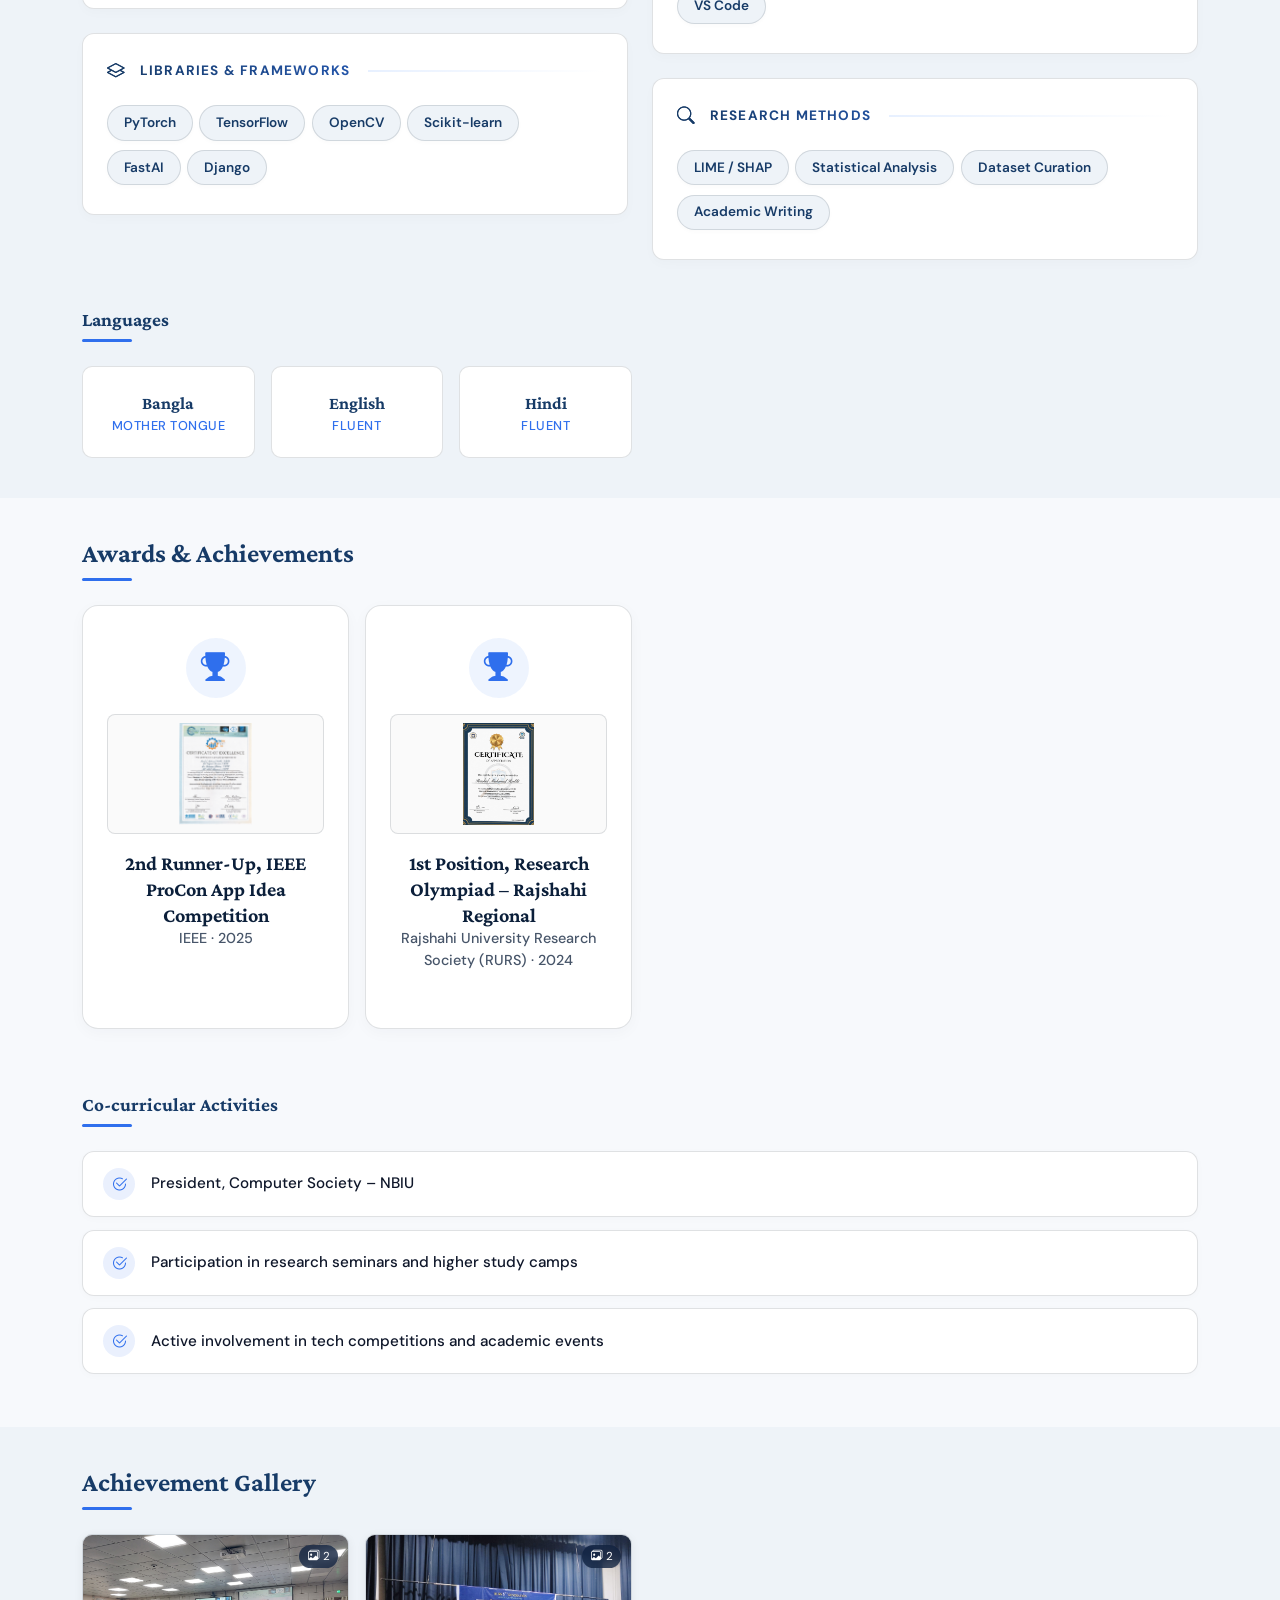
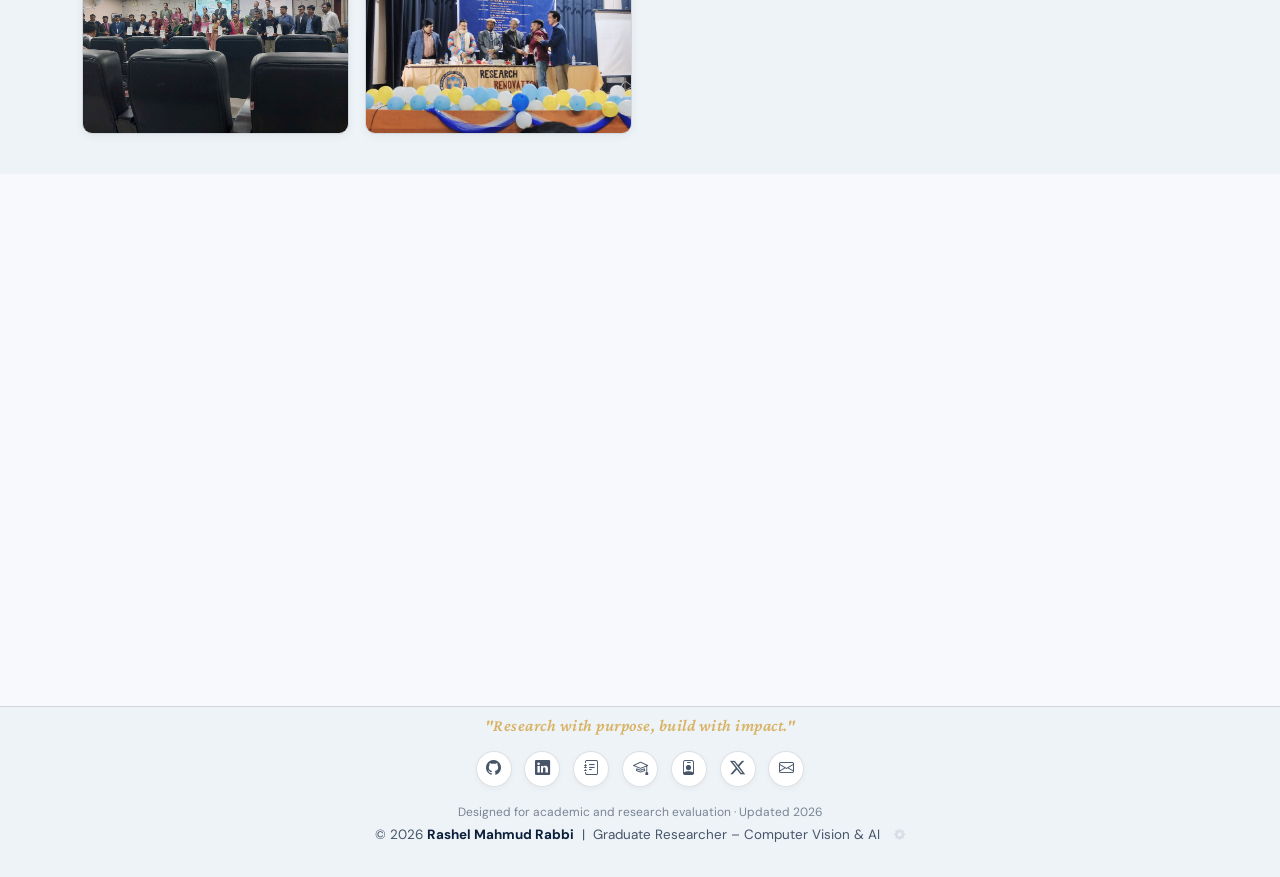
==== commit c44f1439: "fix: remove hardcoded + sign since css automatically appends it" ====
--- a/index.html
+++ b/index.html
@@ -189,7 +189,7 @@
 
             <div class="hero-stats">
               <div class="hero-stat">
-                <div class="hero-stat-num">2<span style="font-size: 1.2rem; color: var(--gold);">+</span></div>
+                <div class="hero-stat-num">2</div>
                 <div class="hero-stat-label">Publications</div>
               </div>
               <div class="hero-stat">
--- a/assets/css/styles.css
+++ b/assets/css/styles.css
@@ -66,18 +66,18 @@
   --footer-heading: var(--navy-deep);
   --footer-border: var(--line);
   --wave-fill: #EEF3F8;
-  
+
   /* Legacy variables for backwards compatibility */
   --navy-mid: var(--navy);
-  --navy-lt:  var(--gold-soft);
-  --gold-lt:  var(--gold-soft);
-  --cream:    var(--bg-alt);
-  --off-white:var(--bg);
-  --text-dark:var(--ink);
+  --navy-lt: var(--gold-soft);
+  --gold-lt: var(--gold-soft);
+  --cream: var(--bg-alt);
+  --off-white: var(--bg);
+  --text-dark: var(--ink);
   --text-mid: var(--ink-soft);
-  --border:   var(--line);
-  --section-bg:var(--surface);
-  --slate:    var(--ink-faint);
+  --border: var(--line);
+  --section-bg: var(--surface);
+  --slate: var(--ink-faint);
   --slate-lt: var(--surface-2);
 }
 
@@ -157,17 +157,21 @@
   font-size: 16px;
 }
 
-h1, h2, h3, h4, h5 {
+h1,
+h2,
+h3,
+h4,
+h5 {
   font-family: 'Crimson Pro', serif;
 }
 
 /* NAVBAR */
-.navbar { 
+.navbar {
   background: var(--navbar-bg);
   padding: .65rem 0;
   position: sticky;
   top: 0;
-  z-index: 1000; 
+  z-index: 1000;
   backdrop-filter: blur(16px);
   -webkit-backdrop-filter: blur(16px);
   border-bottom: 1px solid var(--navbar-border);
@@ -289,6 +293,7 @@
     margin-top: 0.75rem;
     box-shadow: 0 16px 36px rgba(15, 23, 42, 0.1);
   }
+
   [data-theme="dark"] .navbar-collapse {
     box-shadow: 0 16px 40px rgba(0, 0, 0, 0.5);
   }
@@ -345,15 +350,18 @@
   font-weight: 600;
   transition: all .3s ease;
 }
+
 .btn-view-all:hover {
   background: var(--navy);
   color: var(--gold-soft);
   border-color: var(--navy);
 }
+
 [data-theme="dark"] .btn-view-all {
   border-color: var(--gold);
   color: var(--gold);
 }
+
 [data-theme="dark"] .btn-view-all:hover {
   background: var(--gold);
   color: var(--navy-deep);
@@ -523,12 +531,12 @@
 }
 
 /* HERO (HOME PAGE) */
-#hero { 
+#hero {
   background: var(--hero-bg);
   color: var(--ink);
   padding: 2.2rem 0 2.4rem;
   position: relative;
-  overflow: hidden; 
+  overflow: hidden;
   border-bottom: 1px solid var(--hero-border);
   transition: background .5s var(--ease), color .5s var(--ease);
 }
@@ -590,7 +598,7 @@
   background: rgba(21, 28, 40, 0.95);
   border-color: rgba(120, 169, 255, 0.4);
   color: #6EE7B7;
-  box-shadow: 0 4px 14px rgba(0,0,0,0.3);
+  box-shadow: 0 4px 14px rgba(0, 0, 0, 0.3);
 }
 
 .hero-name {
@@ -800,15 +808,16 @@
 .hero-spotlight-box::before {
   content: '';
   position: absolute;
-  top: 0; left: 0; right: 0;
+  top: 0;
+  left: 0;
+  right: 0;
   height: 2px;
   background: linear-gradient(90deg,
-    transparent 0%,
-    rgba(47, 111, 237, 0.4) 30%,
-    rgba(47, 111, 237, 0.8) 50%,
-    rgba(47, 111, 237, 0.4) 70%,
-    transparent 100%
-  );
+      transparent 0%,
+      rgba(47, 111, 237, 0.4) 30%,
+      rgba(47, 111, 237, 0.8) 50%,
+      rgba(47, 111, 237, 0.4) 70%,
+      transparent 100%);
 }
 
 [data-theme="dark"] .hero-spotlight-box {
@@ -819,12 +828,11 @@
 
 [data-theme="dark"] .hero-spotlight-box::before {
   background: linear-gradient(90deg,
-    transparent 0%,
-    rgba(47, 111, 237, 0.5) 30%,
-    rgba(120, 169, 255, 0.6) 50%,
-    rgba(47, 111, 237, 0.5) 70%,
-    transparent 100%
-  );
+      transparent 0%,
+      rgba(47, 111, 237, 0.5) 30%,
+      rgba(120, 169, 255, 0.6) 50%,
+      rgba(47, 111, 237, 0.5) 70%,
+      transparent 100%);
 }
 
 .hero-spotlight-box:hover {
@@ -971,8 +979,15 @@
 }
 
 @keyframes spotlightSlideIn {
-  from { opacity: 0; transform: translateY(8px); }
-  to   { opacity: 1; transform: translateY(0); }
+  from {
+    opacity: 0;
+    transform: translateY(8px);
+  }
+
+  to {
+    opacity: 1;
+    transform: translateY(0);
+  }
 }
 
 .spotlight-card.active {
@@ -1006,26 +1021,31 @@
   border: 1px solid rgba(47, 111, 237, 0.35);
   box-shadow: 0 0 12px rgba(47, 111, 237, 0.08);
 }
+
 [data-theme="dark"] .badge-pub {
   color: #78A9FF;
   box-shadow: 0 0 12px rgba(47, 111, 237, 0.1);
 }
+
 .badge-proj {
   background: rgba(16, 185, 129, 0.15);
   color: #059669;
   border: 1px solid rgba(16, 185, 129, 0.35);
   box-shadow: 0 0 12px rgba(16, 185, 129, 0.08);
 }
+
 [data-theme="dark"] .badge-proj {
   color: #6EE7B7;
   box-shadow: 0 0 12px rgba(16, 185, 129, 0.1);
 }
+
 .badge-xai {
   background: rgba(234, 179, 8, 0.15);
   color: #D97706;
   border: 1px solid rgba(234, 179, 8, 0.35);
   box-shadow: 0 0 12px rgba(234, 179, 8, 0.08);
 }
+
 [data-theme="dark"] .badge-xai {
   color: #FDE047;
   box-shadow: 0 0 12px rgba(234, 179, 8, 0.1);
@@ -1321,9 +1341,17 @@
 }
 
 @keyframes pulseSpotlightSkeleton {
-  0% { opacity: 0.7; }
-  50% { opacity: 0.25; }
-  100% { opacity: 0.7; }
+  0% {
+    opacity: 0.7;
+  }
+
+  50% {
+    opacity: 0.25;
+  }
+
+  100% {
+    opacity: 0.7;
+  }
 }
 
 /* ============ PAGE HERO (Subpages: Projects, Publications, Teaching, Blog, Contact) ============ */
@@ -1624,9 +1652,17 @@
 }
 
 @keyframes statusPulse {
-  0% { box-shadow: 0 0 0 0 rgba(16, 185, 129, 0.5); }
-  70% { box-shadow: 0 0 0 6px rgba(16, 185, 129, 0); }
-  100% { box-shadow: 0 0 0 0 rgba(16, 185, 129, 0); }
+  0% {
+    box-shadow: 0 0 0 0 rgba(16, 185, 129, 0.5);
+  }
+
+  70% {
+    box-shadow: 0 0 0 6px rgba(16, 185, 129, 0);
+  }
+
+  100% {
+    box-shadow: 0 0 0 0 rgba(16, 185, 129, 0);
+  }
 }
 
 [data-theme="dark"] .status-badge-inline {
@@ -1653,6 +1689,7 @@
 .research-statement-content p {
   margin-bottom: 1rem;
 }
+
 .research-statement-content p:last-child {
   margin-bottom: 0;
 }
@@ -1698,6 +1735,7 @@
     gap: 2.2rem;
     padding: 2.2rem 1.8rem;
   }
+
   .about-card-left {
     border-right: none;
     border-bottom: 1px solid var(--line-soft);
@@ -1879,15 +1917,31 @@
 }
 
 @keyframes pulseRing {
-  0% { box-shadow: 0 0 0 0 rgba(47, 111, 237, 0.4); }
-  70% { box-shadow: 0 0 0 8px rgba(47, 111, 237, 0); }
-  100% { box-shadow: 0 0 0 0 rgba(47, 111, 237, 0); }
+  0% {
+    box-shadow: 0 0 0 0 rgba(47, 111, 237, 0.4);
+  }
+
+  70% {
+    box-shadow: 0 0 0 8px rgba(47, 111, 237, 0);
+  }
+
+  100% {
+    box-shadow: 0 0 0 0 rgba(47, 111, 237, 0);
+  }
 }
 
 @keyframes pulseRingDark {
-  0% { box-shadow: 0 0 0 0 rgba(120, 169, 255, 0.4); }
-  70% { box-shadow: 0 0 0 8px rgba(120, 169, 255, 0); }
-  100% { box-shadow: 0 0 0 0 rgba(120, 169, 255, 0); }
+  0% {
+    box-shadow: 0 0 0 0 rgba(120, 169, 255, 0.4);
+  }
+
+  70% {
+    box-shadow: 0 0 0 8px rgba(120, 169, 255, 0);
+  }
+
+  100% {
+    box-shadow: 0 0 0 0 rgba(120, 169, 255, 0);
+  }
 }
 
 /* Highlight the latest / highest completed degree */
@@ -2421,11 +2475,16 @@
   margin-bottom: 0;
 }
 
-.abstract-body ul, .abstract-body ol,
-.project-desc ul, .project-desc ol,
-.thesis-desc ul, .thesis-desc ol,
-.philosophy-card ul, .philosophy-card ol,
-#objectiveText ul, #objectiveText ol {
+.abstract-body ul,
+.abstract-body ol,
+.project-desc ul,
+.project-desc ol,
+.thesis-desc ul,
+.thesis-desc ol,
+.philosophy-card ul,
+.philosophy-card ol,
+#objectiveText ul,
+#objectiveText ol {
   margin: 0.4rem 0 0.8rem 1.4rem;
   padding-left: 0.5rem;
 }
@@ -2439,26 +2498,41 @@
   line-height: 1.6;
 }
 
-.abstract-body strong, .abstract-body b,
-.project-desc strong, .project-desc b,
-.thesis-desc strong, .thesis-desc b,
-.post-excerpt strong, .post-excerpt b,
-.philosophy-card strong, .philosophy-card b,
-#objectiveText strong, #objectiveText b {
+.abstract-body strong,
+.abstract-body b,
+.project-desc strong,
+.project-desc b,
+.thesis-desc strong,
+.thesis-desc b,
+.post-excerpt strong,
+.post-excerpt b,
+.philosophy-card strong,
+.philosophy-card b,
+#objectiveText strong,
+#objectiveText b {
   font-weight: 700;
   color: var(--navy-deep);
 }
 
-[data-theme="dark"] .abstract-body strong, [data-theme="dark"] .abstract-body b,
-[data-theme="dark"] .project-desc strong, [data-theme="dark"] .project-desc b,
-[data-theme="dark"] .thesis-desc strong, [data-theme="dark"] .thesis-desc b,
-[data-theme="dark"] .post-excerpt strong, [data-theme="dark"] .post-excerpt b,
-[data-theme="dark"] .philosophy-card strong, [data-theme="dark"] .philosophy-card b,
-[data-theme="dark"] #objectiveText strong, [data-theme="dark"] #objectiveText b {
+[data-theme="dark"] .abstract-body strong,
+[data-theme="dark"] .abstract-body b,
+[data-theme="dark"] .project-desc strong,
+[data-theme="dark"] .project-desc b,
+[data-theme="dark"] .thesis-desc strong,
+[data-theme="dark"] .thesis-desc b,
+[data-theme="dark"] .post-excerpt strong,
+[data-theme="dark"] .post-excerpt b,
+[data-theme="dark"] .philosophy-card strong,
+[data-theme="dark"] .philosophy-card b,
+[data-theme="dark"] #objectiveText strong,
+[data-theme="dark"] #objectiveText b {
   color: #F1F5F9;
 }
 
-.abstract-body u, .project-desc u, .philosophy-card u, #objectiveText u {
+.abstract-body u,
+.project-desc u,
+.philosophy-card u,
+#objectiveText u {
   text-decoration: underline;
   text-decoration-thickness: 1.5px;
   text-underline-offset: 2px;
@@ -2575,6 +2649,7 @@
 .project-img.header-dev {
   background: linear-gradient(135deg, #EFF6FF 0%, #DBEAFE 50%, #F0FDF4 100%);
 }
+
 [data-theme="dark"] .project-img.header-dev {
   background: linear-gradient(135deg, #0B192C 0%, #112A45 60%, #064E3B 100%);
 }
@@ -2582,6 +2657,7 @@
 .project-img.header-research {
   background: linear-gradient(135deg, #F5F3FF 0%, #EDE9FE 50%, #E0F2FE 100%);
 }
+
 [data-theme="dark"] .project-img.header-research {
   background: linear-gradient(135deg, #0D1B2A 0%, #172554 60%, #311042 100%);
 }
@@ -2720,9 +2796,20 @@
 }
 
 @keyframes livePulse {
-  0% { transform: scale(0.95); box-shadow: 0 0 0 0 rgba(16, 185, 129, 0.7); }
-  70% { transform: scale(1); box-shadow: 0 0 0 6px rgba(16, 185, 129, 0); }
-  100% { transform: scale(0.95); box-shadow: 0 0 0 0 rgba(16, 185, 129, 0); }
+  0% {
+    transform: scale(0.95);
+    box-shadow: 0 0 0 0 rgba(16, 185, 129, 0.7);
+  }
+
+  70% {
+    transform: scale(1);
+    box-shadow: 0 0 0 6px rgba(16, 185, 129, 0);
+  }
+
+  100% {
+    transform: scale(0.95);
+    box-shadow: 0 0 0 0 rgba(16, 185, 129, 0);
+  }
 }
 
 /* Card Body & Content */
@@ -3037,8 +3124,15 @@
 
 /* SKILLS */
 @keyframes skillFadeUp {
-  from { opacity: 0; transform: translateY(15px); }
-  to { opacity: 1; transform: translateY(0); }
+  from {
+    opacity: 0;
+    transform: translateY(15px);
+  }
+
+  to {
+    opacity: 1;
+    transform: translateY(0);
+  }
 }
 
 .skill-group {
@@ -3052,8 +3146,13 @@
   animation: skillFadeUp 0.6s var(--ease) both;
 }
 
-.skill-group:nth-child(1) { animation-delay: 0.05s; }
-.skill-group:nth-child(2) { animation-delay: 0.15s; }
+.skill-group:nth-child(1) {
+  animation-delay: 0.05s;
+}
+
+.skill-group:nth-child(2) {
+  animation-delay: 0.15s;
+}
 
 .skill-group:hover {
   transform: translateY(-4px);
@@ -3110,7 +3209,7 @@
   font-weight: 600;
   transition: all 0.25s var(--ease);
   border: 1px solid var(--border);
-  box-shadow: 0 2px 4px rgba(0,0,0,0.02);
+  box-shadow: 0 2px 4px rgba(0, 0, 0, 0.02);
 }
 
 .skill-tag:hover {
@@ -3141,7 +3240,7 @@
   margin-bottom: 1.5rem;
   height: 100%;
   transition: all 0.3s cubic-bezier(0.165, 0.84, 0.44, 1);
-  box-shadow: 0 4px 15px rgba(11,30,61,0.03);
+  box-shadow: 0 4px 15px rgba(11, 30, 61, 0.03);
 }
 
 .award-icon {
@@ -3168,7 +3267,7 @@
   height: 120px;
   object-fit: contain;
   border-radius: 8px;
-  background: rgba(0,0,0,0.02);
+  background: rgba(0, 0, 0, 0.02);
   cursor: pointer;
   border: 1px solid var(--border);
   transition: all 0.3s ease;
@@ -3176,7 +3275,7 @@
 }
 
 [data-theme="dark"] .award-thumb {
-  background: rgba(255,255,255,0.02);
+  background: rgba(255, 255, 255, 0.02);
 }
 
 .award-title {
@@ -4002,13 +4101,25 @@
 }
 
 @keyframes float {
-  0%, 100% { transform: translateY(0); }
-  50% { transform: translateY(-14px); }
+
+  0%,
+  100% {
+    transform: translateY(0);
+  }
+
+  50% {
+    transform: translateY(-14px);
+  }
 }
 
 @keyframes fadeIn {
-  from { opacity: 0; }
-  to { opacity: 1; }
+  from {
+    opacity: 0;
+  }
+
+  to {
+    opacity: 1;
+  }
 }
 
 /* ============ CERTIFICATES ============ */
@@ -4165,8 +4276,13 @@
 
 /* ── SKELETON LOADING ── */
 @keyframes skeleton-pulse {
-  0%   { background-position: -200% 0; }
-  100% { background-position: 200% 0; }
+  0% {
+    background-position: -200% 0;
+  }
+
+  100% {
+    background-position: 200% 0;
+  }
 }
 
 .skeleton {
@@ -4187,12 +4303,33 @@
   color: transparent !important;
 }
 
-.skeleton-circle { border-radius: 50%; }
-.skeleton-line { height: .9rem; margin-bottom: .55rem; }
-.skeleton-line-sm { height: .7rem; margin-bottom: .4rem; }
-.skeleton-line-lg { height: 1.3rem; margin-bottom: .6rem; }
-.skeleton-card { min-height: 100px; }
-.skeleton-avatar { width: 150px; height: 150px; }
+.skeleton-circle {
+  border-radius: 50%;
+}
+
+.skeleton-line {
+  height: .9rem;
+  margin-bottom: .55rem;
+}
+
+.skeleton-line-sm {
+  height: .7rem;
+  margin-bottom: .4rem;
+}
+
+.skeleton-line-lg {
+  height: 1.3rem;
+  margin-bottom: .6rem;
+}
+
+.skeleton-card {
+  min-height: 100px;
+}
+
+.skeleton-avatar {
+  width: 150px;
+  height: 150px;
+}
 
 /* ── ERROR STATE ── */
 .section-error {
@@ -4287,7 +4424,7 @@
   opacity: 0;
   transform: translateY(32px);
   transition: opacity 0.7s cubic-bezier(0.22, 1, 0.36, 1),
-              transform 0.7s cubic-bezier(0.22, 1, 0.36, 1);
+    transform 0.7s cubic-bezier(0.22, 1, 0.36, 1);
 }
 
 .reveal.revealed {
@@ -4295,9 +4432,17 @@
   transform: translateY(0);
 }
 
-.reveal-delay-1 { transition-delay: 0.1s; }
-.reveal-delay-2 { transition-delay: 0.2s; }
-.reveal-delay-3 { transition-delay: 0.3s; }
+.reveal-delay-1 {
+  transition-delay: 0.1s;
+}
+
+.reveal-delay-2 {
+  transition-delay: 0.2s;
+}
+
+.reveal-delay-3 {
+  transition-delay: 0.3s;
+}
 
 
 /* ============ HERO TEXT REVEAL ANIMATION ============ */
@@ -4311,6 +4456,7 @@
     transform: translateY(20px);
     filter: blur(8px);
   }
+
   to {
     opacity: 1;
     transform: translateY(0);
@@ -4327,6 +4473,7 @@
     opacity: 0;
     transform: translateX(-16px);
   }
+
   to {
     opacity: 1;
     transform: translateX(0);
@@ -4342,6 +4489,7 @@
     opacity: 0;
     transform: scale(0.85);
   }
+
   to {
     opacity: 1;
     transform: scale(1);
@@ -4357,6 +4505,7 @@
     opacity: 0;
     transform: translateY(16px);
   }
+
   to {
     opacity: 1;
     transform: translateY(0);
@@ -4501,15 +4650,18 @@
     gap: 2.2rem;
     padding: 2.2rem 1.8rem;
   }
+
   .about-card-left {
     border-right: none;
     border-bottom: 1px solid var(--line-soft);
     padding-right: 0;
     padding-bottom: 1.8rem;
   }
+
   .about-card-unified {
     padding: 2rem 1.8rem;
   }
+
   .hero-spotlight-box {
     margin-top: 1.5rem;
   }
@@ -4517,24 +4669,43 @@
 
 /* ── Tablet Portrait & Mobile (≤768px) ── */
 @media (max-width: 768px) {
-  .hero-contact a { display: block; margin-bottom: .4rem; }
-  .section-wrapper { padding: 2rem 0; }
-  .pub-card { flex-direction: column; }
-  .pub-thumb { width: 100%; height: 120px; }
-  .hero-stats { gap: 1.2rem; }
+  .hero-contact a {
+    display: block;
+    margin-bottom: .4rem;
+  }
+
+  .section-wrapper {
+    padding: 2rem 0;
+  }
+
+  .pub-card {
+    flex-direction: column;
+  }
+
+  .pub-thumb {
+    width: 100%;
+    height: 120px;
+  }
+
+  .hero-stats {
+    gap: 1.2rem;
+  }
 
   /* Hero section mobile adjustments */
   .hero-avatar {
     width: 120px;
     height: 120px;
   }
+
   .hero-name {
     font-size: clamp(1.6rem, 5vw, 2.2rem);
     letter-spacing: 1px;
   }
+
   .hero-stat-num {
     font-size: 1.8rem;
   }
+
   .hero-socials .btn {
     font-size: .75rem;
     padding: .28rem .7rem;
@@ -4559,6 +4730,7 @@
   footer {
     text-align: center;
   }
+
   footer p {
     font-size: .8rem;
   }
@@ -4580,51 +4752,67 @@
 
 /* ── Small Mobile (≤576px) ── */
 @media (max-width: 576px) {
+
   /* Hero */
   .hero-avatar {
     width: 100px;
     height: 100px;
     border-width: 3px;
   }
+
   .hero-name {
     font-size: 1.5rem;
     letter-spacing: 0.5px;
   }
+
   .hero-title {
     font-size: .82rem;
     letter-spacing: 1px;
   }
+
   .hero-contact {
     gap: 0.6rem;
   }
+
   .hero-contact span,
   .hero-contact a {
     font-size: .8rem;
   }
+
   .hero-stat-num {
     font-size: 1.5rem;
   }
+
   .hero-stat-label {
     font-size: .65rem;
   }
+
   .hero-stats {
     gap: 0.8rem;
     justify-content: center;
   }
+
   .hero-socials .btn {
     font-size: .72rem;
     padding: .25rem .6rem;
   }
 
   /* Sections */
-  .section-wrapper { padding: 1.5rem 0; }
-  .section-title { font-size: 1.25rem; margin-bottom: 1rem; }
+  .section-wrapper {
+    padding: 1.5rem 0;
+  }
+
+  .section-title {
+    font-size: 1.25rem;
+    margin-bottom: 1rem;
+  }
 
   /* About */
   .about-card-unified {
     padding: 1.2rem 1rem;
     border-radius: 12px;
   }
+
   .about-meta-row .badge {
     font-size: .75rem !important;
     padding: .15rem .55rem !important;
@@ -4634,6 +4822,7 @@
   .interest-card {
     padding: 1rem .8rem;
   }
+
   .interest-icon {
     font-size: 1.5rem;
   }
@@ -4657,6 +4846,7 @@
   .cert {
     min-height: 160px;
   }
+
   .cert-front .badge {
     width: 48px;
     height: 48px;
@@ -4677,24 +4867,58 @@
 
 /* ── Extra Small Mobile (≤414px) ── */
 @media (max-width: 414px) {
-  .gallery-grid { grid-template-columns: repeat(2, 1fr); gap: .6rem; }
-  .cert-card { flex-direction: column; }
-  .cert-thumb { width: 100%; height: auto; max-height: 140px; }
-  .personal-grid .info-row { flex-direction: column; gap: .15rem; }
-  .info-label { min-width: unset; }
-  .hero-stats { justify-content: center; }
-  .edu-table thead th { font-size: .7rem; padding: .7rem .5rem; }
-  .edu-table tbody td { font-size: .8rem; padding: .6rem .5rem; }
-  .section-title { font-size: 1.2rem; }
+  .gallery-grid {
+    grid-template-columns: repeat(2, 1fr);
+    gap: .6rem;
+  }
+
+  .cert-card {
+    flex-direction: column;
+  }
+
+  .cert-thumb {
+    width: 100%;
+    height: auto;
+    max-height: 140px;
+  }
+
+  .personal-grid .info-row {
+    flex-direction: column;
+    gap: .15rem;
+  }
+
+  .info-label {
+    min-width: unset;
+  }
+
+  .hero-stats {
+    justify-content: center;
+  }
+
+  .edu-table thead th {
+    font-size: .7rem;
+    padding: .7rem .5rem;
+  }
+
+  .edu-table tbody td {
+    font-size: .8rem;
+    padding: .6rem .5rem;
+  }
+
+  .section-title {
+    font-size: 1.2rem;
+  }
 
   /* Hero extra small */
   .hero-avatar {
     width: 85px;
     height: 85px;
   }
+
   .hero-name {
     font-size: 1.3rem;
   }
+
   .hero-status-pill {
     font-size: .65rem;
     padding: .18rem .55rem;
@@ -4704,9 +4928,11 @@
   .spotlight-carousel {
     min-height: 130px;
   }
+
   .spotlight-title {
     font-size: 0.95rem !important;
   }
+
   .spotlight-desc {
     font-size: 0.78rem !important;
   }
@@ -4720,17 +4946,24 @@
 /* ============ PROFESSIONAL MINIMAL PRELOADER ============ */
 .page-preloader {
   position: fixed;
-  top: 0; left: 0; width: 100vw; height: 100vh;
+  top: 0;
+  left: 0;
+  width: 100vw;
+  height: 100vh;
   background: var(--bg);
   z-index: 99999;
-  display: flex; align-items: center; justify-content: center;
+  display: flex;
+  align-items: center;
+  justify-content: center;
   transition: opacity 0.4s ease, visibility 0.4s ease;
 }
+
 .page-preloader.preloader-hidden {
   opacity: 0;
   visibility: hidden;
   pointer-events: none;
 }
+
 .page-preloader .spinner {
   width: 44px;
   height: 44px;
@@ -4739,8 +4972,11 @@
   border-radius: 50%;
   animation: preloaderSpin 0.8s linear infinite;
 }
+
 @keyframes preloaderSpin {
-  to { transform: rotate(360deg); }
+  to {
+    transform: rotate(360deg);
+  }
 }
 
 /* ============ DARK THEME: Bootstrap .text-muted Override ============ */
@@ -4777,7 +5013,9 @@
 }
 
 @keyframes cvSpin {
-  to { transform: rotate(360deg); }
+  to {
+    transform: rotate(360deg);
+  }
 }
 
 .cv-modal-loading span {
@@ -4791,7 +5029,8 @@
    ═══════════════════════════════════════════════════════════════════════════ */
 
 /* ── CUSTOM CURSOR FOLLOWER ── */
-.custom-cursor, .custom-cursor * {
+.custom-cursor,
+.custom-cursor * {
   cursor: none !important;
 }
 
@@ -4878,11 +5117,19 @@
   opacity: 0.6;
 }
 
-#hero { position: relative; }
-#hero > .container, .page-hero > .container { position: relative; z-index: 1; }
+#hero {
+  position: relative;
+}
+
+#hero>.container,
+.page-hero>.container {
+  position: relative;
+  z-index: 1;
+}
 
 /* ── ANIMATED GRADIENT MESH ON HERO ── */
-#hero::after, .page-hero::after {
+#hero::after,
+.page-hero::after {
   content: '';
   position: absolute;
   top: -50%;
@@ -4890,22 +5137,28 @@
   width: 200%;
   height: 200%;
   background: radial-gradient(ellipse at 20% 50%, rgba(47, 111, 237, 0.08) 0%, transparent 50%),
-              radial-gradient(ellipse at 80% 20%, rgba(120, 169, 255, 0.06) 0%, transparent 40%),
-              radial-gradient(ellipse at 50% 80%, rgba(22, 139, 139, 0.05) 0%, transparent 50%);
+    radial-gradient(ellipse at 80% 20%, rgba(120, 169, 255, 0.06) 0%, transparent 40%),
+    radial-gradient(ellipse at 50% 80%, rgba(22, 139, 139, 0.05) 0%, transparent 50%);
   animation: heroGradientDrift 12s ease-in-out infinite alternate;
   pointer-events: none;
   z-index: 0;
 }
 
 @keyframes heroGradientDrift {
-  0% { transform: translate(0, 0) rotate(0deg); }
-  100% { transform: translate(3%, -2%) rotate(3deg); }
-}
-
-[data-theme="dark"] #hero::after, [data-theme="dark"] .page-hero::after {
+  0% {
+    transform: translate(0, 0) rotate(0deg);
+  }
+
+  100% {
+    transform: translate(3%, -2%) rotate(3deg);
+  }
+}
+
+[data-theme="dark"] #hero::after,
+[data-theme="dark"] .page-hero::after {
   background: radial-gradient(ellipse at 20% 50%, rgba(120, 169, 255, 0.06) 0%, transparent 50%),
-              radial-gradient(ellipse at 80% 20%, rgba(47, 111, 237, 0.05) 0%, transparent 40%),
-              radial-gradient(ellipse at 50% 80%, rgba(99, 199, 196, 0.04) 0%, transparent 50%);
+    radial-gradient(ellipse at 80% 20%, rgba(47, 111, 237, 0.05) 0%, transparent 40%),
+    radial-gradient(ellipse at 50% 80%, rgba(99, 199, 196, 0.04) 0%, transparent 50%);
 }
 
 /* ── TYPEWRITER CURSOR ── */
@@ -4926,8 +5179,16 @@
 }
 
 @keyframes typewriterBlink {
-  0%, 50% { opacity: 1; }
-  51%, 100% { opacity: 0; }
+
+  0%,
+  50% {
+    opacity: 1;
+  }
+
+  51%,
+  100% {
+    opacity: 0;
+  }
 }
 
 [data-theme="dark"] .typewriter-cursor {
@@ -4953,7 +5214,7 @@
   opacity: 0;
   transform: translateY(24px) scale(0.97);
   transition: opacity 0.55s cubic-bezier(0.22, 1, 0.36, 1),
-              transform 0.55s cubic-bezier(0.22, 1, 0.36, 1);
+    transform 0.55s cubic-bezier(0.22, 1, 0.36, 1);
 }
 
 .stagger-item.stagger-visible {
@@ -4985,9 +5246,20 @@
 }
 
 @keyframes statGlowPulse {
-  0% { opacity: 0; transform: scale(0.95); }
-  40% { opacity: 1; transform: scale(1.02); }
-  100% { opacity: 0.3; transform: scale(1); }
+  0% {
+    opacity: 0;
+    transform: scale(0.95);
+  }
+
+  40% {
+    opacity: 1;
+    transform: scale(1.02);
+  }
+
+  100% {
+    opacity: 0.3;
+    transform: scale(1);
+  }
 }
 
 .hero-stat-num {
@@ -5025,8 +5297,8 @@
   z-index: 0;
 }
 
-.research-card > *:not(.card-glow),
-.project-card > *:not(.card-glow) {
+.research-card>*:not(.card-glow),
+.project-card>*:not(.card-glow) {
   position: relative;
   z-index: 1;
 }
@@ -5065,21 +5337,31 @@
 }
 
 @keyframes waveShift1 {
-  0% { transform: translateX(0); }
-  100% { transform: translateX(-25px); }
+  0% {
+    transform: translateX(0);
+  }
+
+  100% {
+    transform: translateX(-25px);
+  }
 }
 
 @keyframes waveShift2 {
-  0% { transform: translateX(0); }
-  100% { transform: translateX(20px); }
-}
-
+  0% {
+    transform: translateX(0);
+  }
+
+  100% {
+    transform: translateX(20px);
+  }
+}
 
 /* ── CONTACT CARD ── */
 .contact-card:hover {
   transform: translateY(-5px);
   box-shadow: 0 10px 30px rgba(11, 31, 58, 0.08) !important;
 }
+
 [data-theme="dark"] .contact-card:hover {
   box-shadow: 0 10px 30px rgba(0, 0, 0, 0.5) !important;
   border-color: var(--gold);
@@ -5148,19 +5430,41 @@
 }
 
 /* ── MOBILE: DISABLE CURSOR & REDUCE PARTICLES ── */
-@media (hover: none), (pointer: coarse) {
-  .cursor-dot, .cursor-ring { display: none !important; }
-  .custom-cursor, .custom-cursor * { cursor: auto !important; }
+@media (hover: none),
+(pointer: coarse) {
+
+  .cursor-dot,
+  .cursor-ring {
+    display: none !important;
+  }
+
+  .custom-cursor,
+  .custom-cursor * {
+    cursor: auto !important;
+  }
 }
 
 @media (max-width: 768px) {
-  .cursor-dot, .cursor-ring { display: none !important; }
-  #heroParticles { opacity: 0.35; }
-  .wave-divider { height: 50px; }
+
+  .cursor-dot,
+  .cursor-ring {
+    display: none !important;
+  }
+
+  #heroParticles {
+    opacity: 0.35;
+  }
+
+  .wave-divider {
+    height: 50px;
+  }
 }
 
 @media (max-width: 576px) {
-  .hero-stat-num::after { content: '+'; font-size: 0.5em; }
+  .hero-stat-num::after {
+    content: '+';
+    font-size: 0.5em;
+  }
 }
 
 .navbar-logo {
@@ -5186,15 +5490,18 @@
   border-radius: 12px;
   transition: transform var(--speed) var(--ease), box-shadow var(--speed) var(--ease), border-color var(--speed) var(--ease);
 }
+
 .academic-cert-card:hover {
   transform: translateY(-3px);
   box-shadow: var(--shadow-lg);
   border-color: var(--primary);
 }
+
 [data-theme="dark"] .academic-cert-card {
   background: var(--surface);
   border-color: var(--line);
 }
+
 [data-theme="dark"] .academic-cert-card:hover {
   border-color: var(--gold);
 }
@@ -5207,15 +5514,18 @@
   box-shadow: 0 4px 20px rgba(11, 31, 58, 0.04);
   transition: transform 0.3s var(--ease), box-shadow 0.3s var(--ease), border-color 0.3s var(--ease);
 }
+
 .card-surface:hover {
   border-color: var(--gold);
   box-shadow: var(--shadow);
 }
+
 [data-theme="dark"] .card-surface {
   background: var(--surface);
   border-color: var(--line);
   box-shadow: 0 8px 32px rgba(0, 0, 0, 0.35);
 }
+
 [data-theme="dark"] .card-surface:hover {
   border-color: var(--gold);
 }
@@ -5224,13 +5534,16 @@
 #themeToggle {
   transition: transform 0.25s var(--ease), background 0.25s ease;
 }
+
 #themeToggle:hover {
   transform: scale(1.08);
 }
+
 #themeToggle .knob {
   display: inline-block;
   transition: transform 0.4s var(--ease);
 }
+
 #themeToggle:active .knob {
   transform: rotate(360deg);
 }
@@ -5241,21 +5554,27 @@
   border: 1px solid var(--line);
   border-radius: 20px;
   padding: 2.5rem;
-  box-shadow: 0 16px 40px rgba(11, 31, 58, 0.04), 0 0 0 1px rgba(255,255,255,0.5) inset;
+  box-shadow: 0 16px 40px rgba(11, 31, 58, 0.04), 0 0 0 1px rgba(255, 255, 255, 0.5) inset;
   position: relative;
   overflow: hidden;
 }
+
 .contact-form-card::before {
   content: '';
   position: absolute;
-  top: 0; left: 0; right: 0; height: 6px;
+  top: 0;
+  left: 0;
+  right: 0;
+  height: 6px;
   background: linear-gradient(90deg, var(--gold), #78a9ff);
 }
+
 [data-theme="dark"] .contact-form-card {
   background: var(--surface);
   border-color: rgba(255, 255, 255, 0.08);
-  box-shadow: 0 16px 40px rgba(0, 0, 0, 0.5), 0 0 0 1px rgba(255,255,255,0.02) inset;
-}
+  box-shadow: 0 16px 40px rgba(0, 0, 0, 0.5), 0 0 0 1px rgba(255, 255, 255, 0.02) inset;
+}
+
 .contact-input-field {
   background: var(--surface-2);
   border: 1.5px solid var(--line);
@@ -5266,6 +5585,7 @@
   transition: all 0.3s cubic-bezier(0.165, 0.84, 0.44, 1);
   width: 100%;
 }
+
 .contact-input-field:focus {
   outline: none;
   border-color: var(--gold);
@@ -5274,17 +5594,20 @@
   color: var(--text-dark);
   transform: translateY(-2px);
 }
+
 [data-theme="dark"] .contact-input-field {
-  background: rgba(255,255,255,0.03);
+  background: rgba(255, 255, 255, 0.03);
   color: var(--ink);
-  border-color: rgba(255,255,255,0.1);
-}
+  border-color: rgba(255, 255, 255, 0.1);
+}
+
 [data-theme="dark"] .contact-input-field:focus {
   background: var(--surface);
   color: #ffffff;
   border-color: var(--gold);
   box-shadow: 0 0 0 4px rgba(120, 169, 255, 0.15);
 }
+
 .contact-label {
   font-size: 0.78rem;
   font-weight: 700;
@@ -5317,10 +5640,12 @@
   align-items: center;
   gap: 8px;
 }
+
 .copy-toast.show {
   transform: translateX(-50%) translateY(0);
   opacity: 1;
 }
+
 [data-theme="dark"] .copy-toast {
   background: var(--surface);
   color: var(--ink);
@@ -5364,4 +5689,4 @@
 
 [data-theme="dark"] .project-card:hover {
   box-shadow: 0 12px 32px rgba(0, 0, 0, 0.4);
-}
+}
